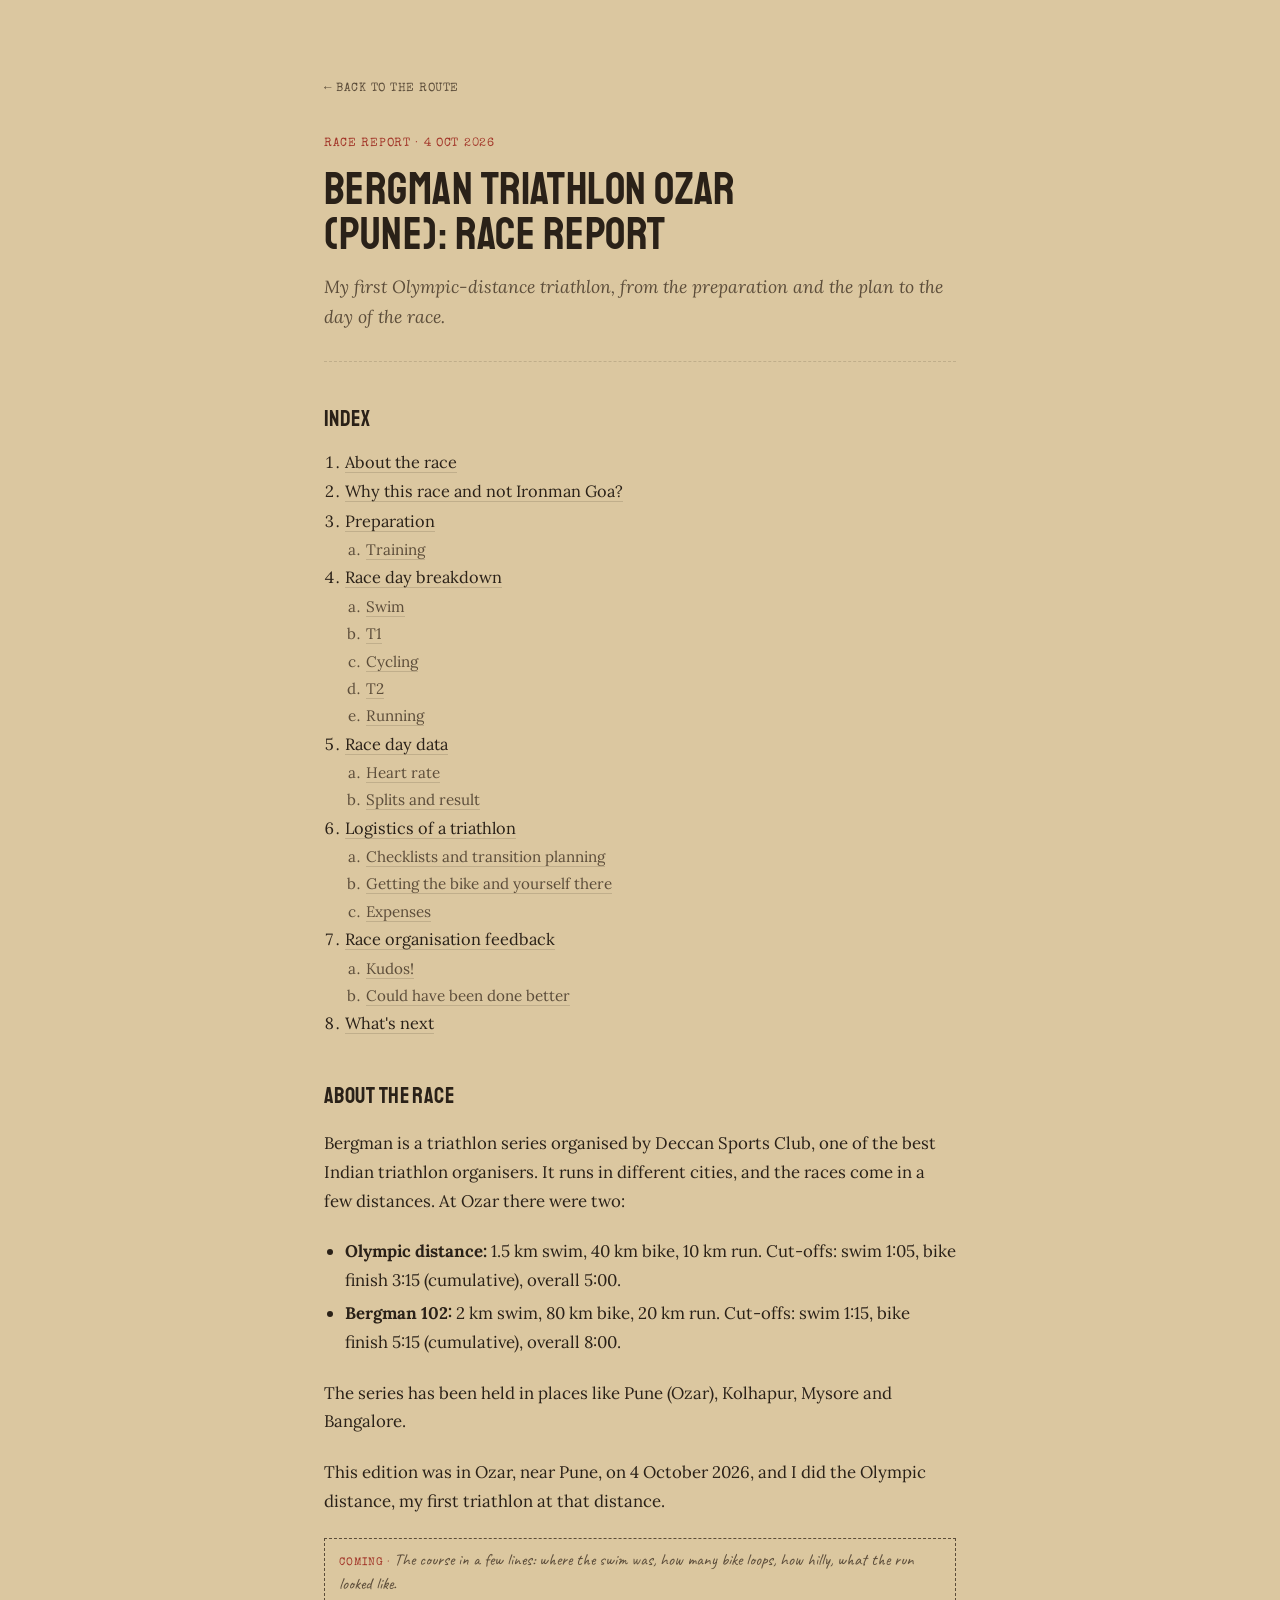
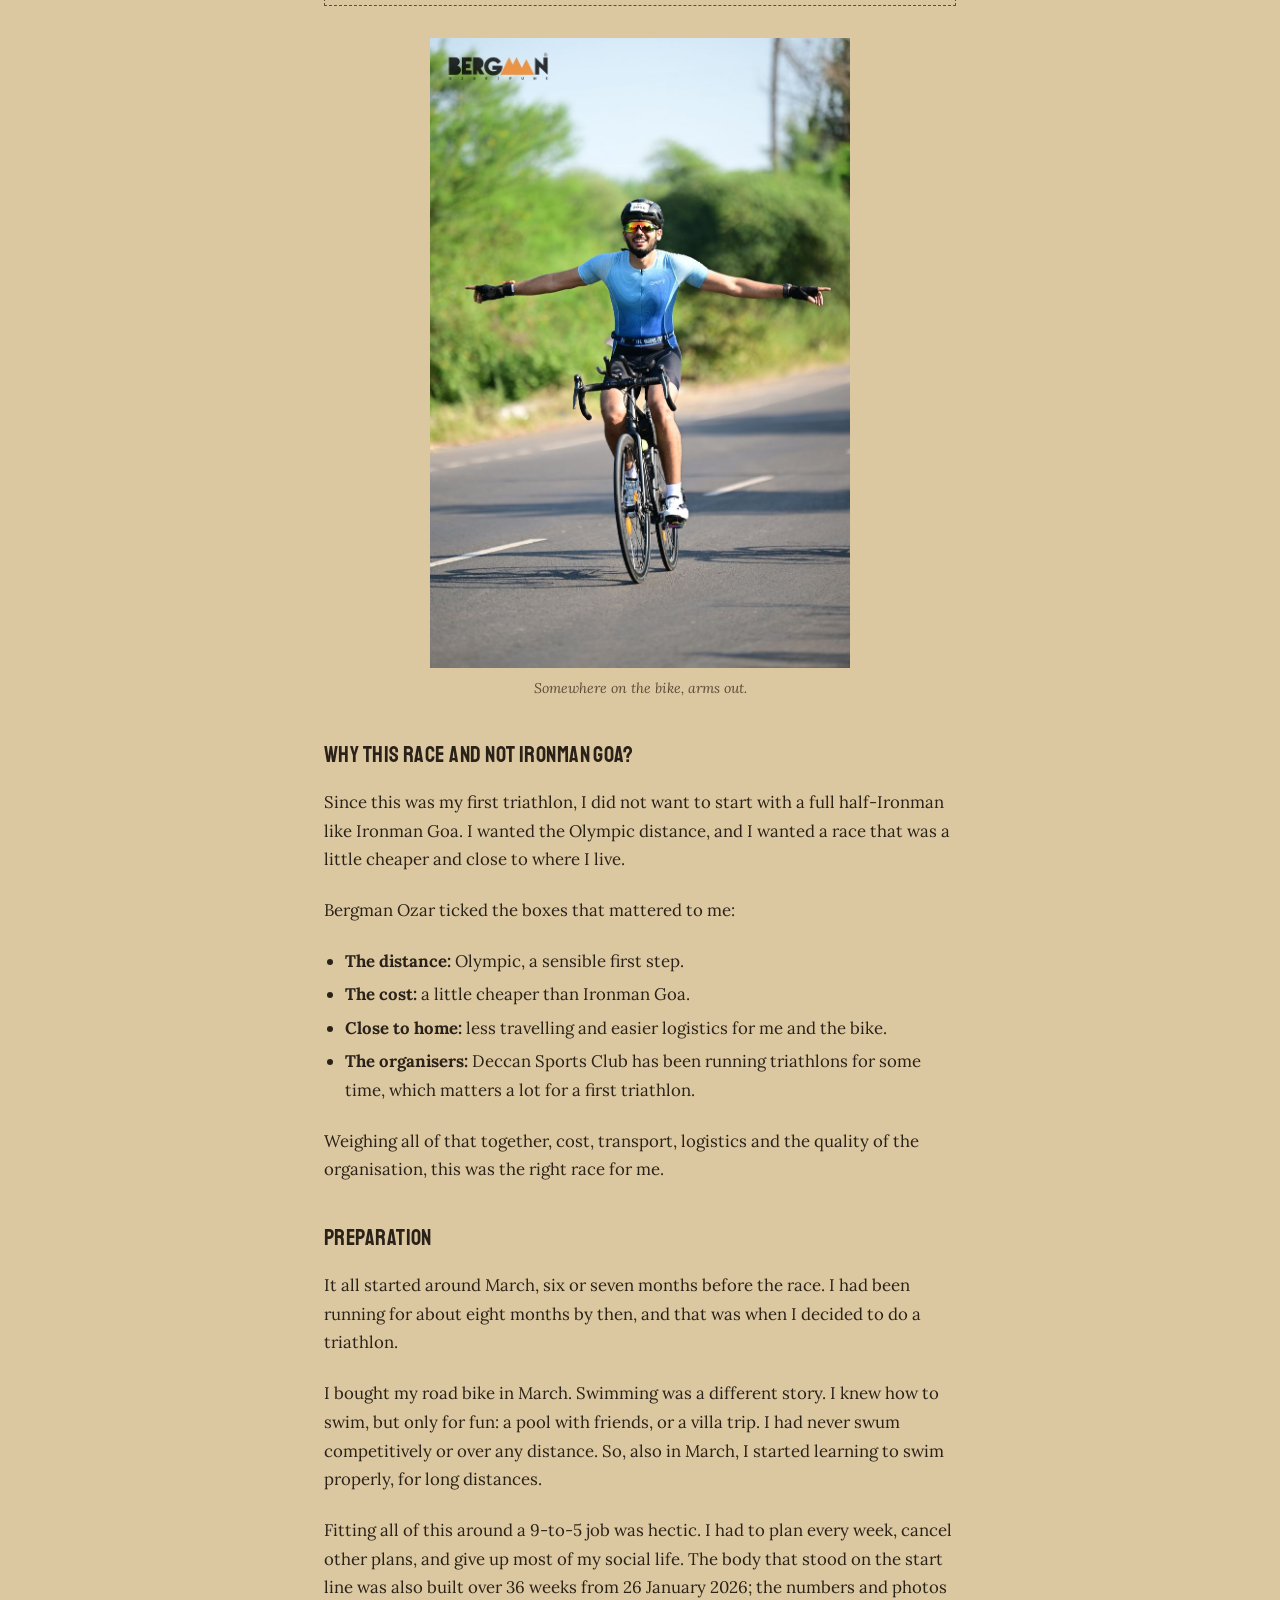
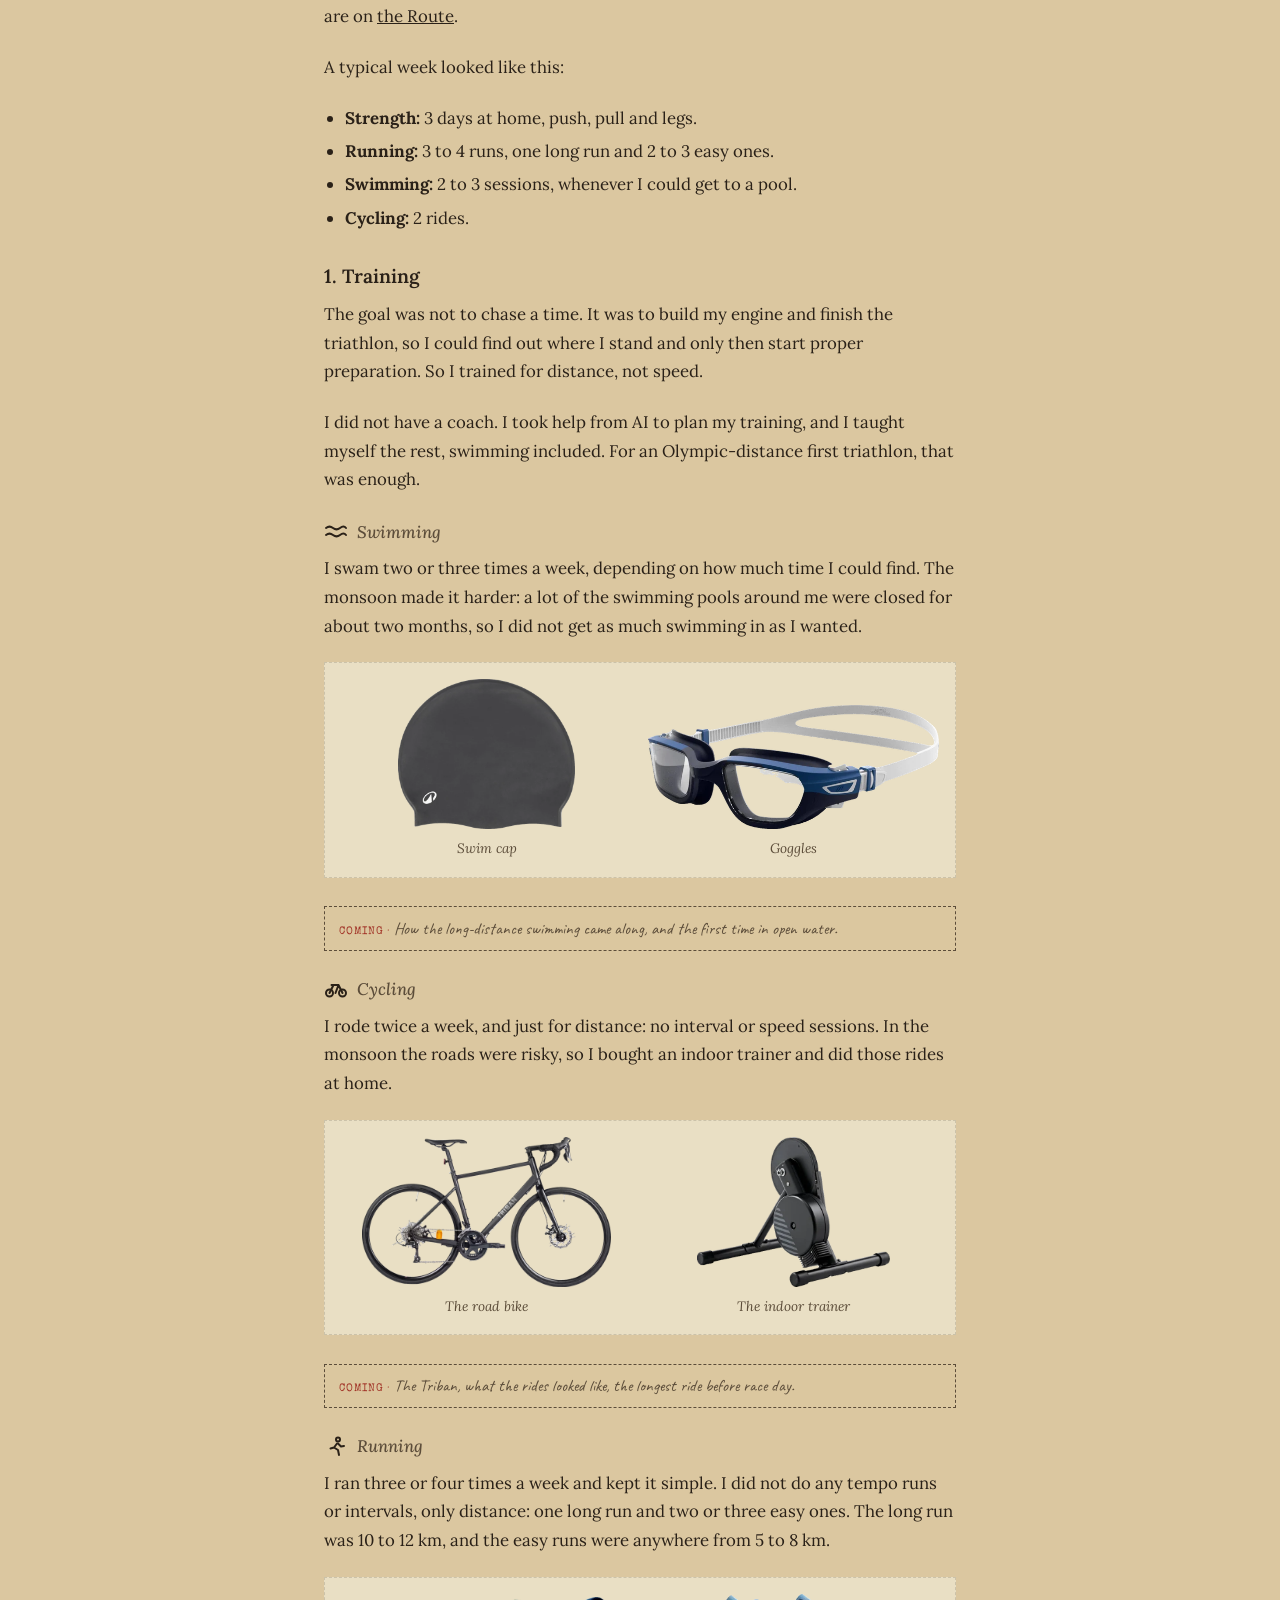
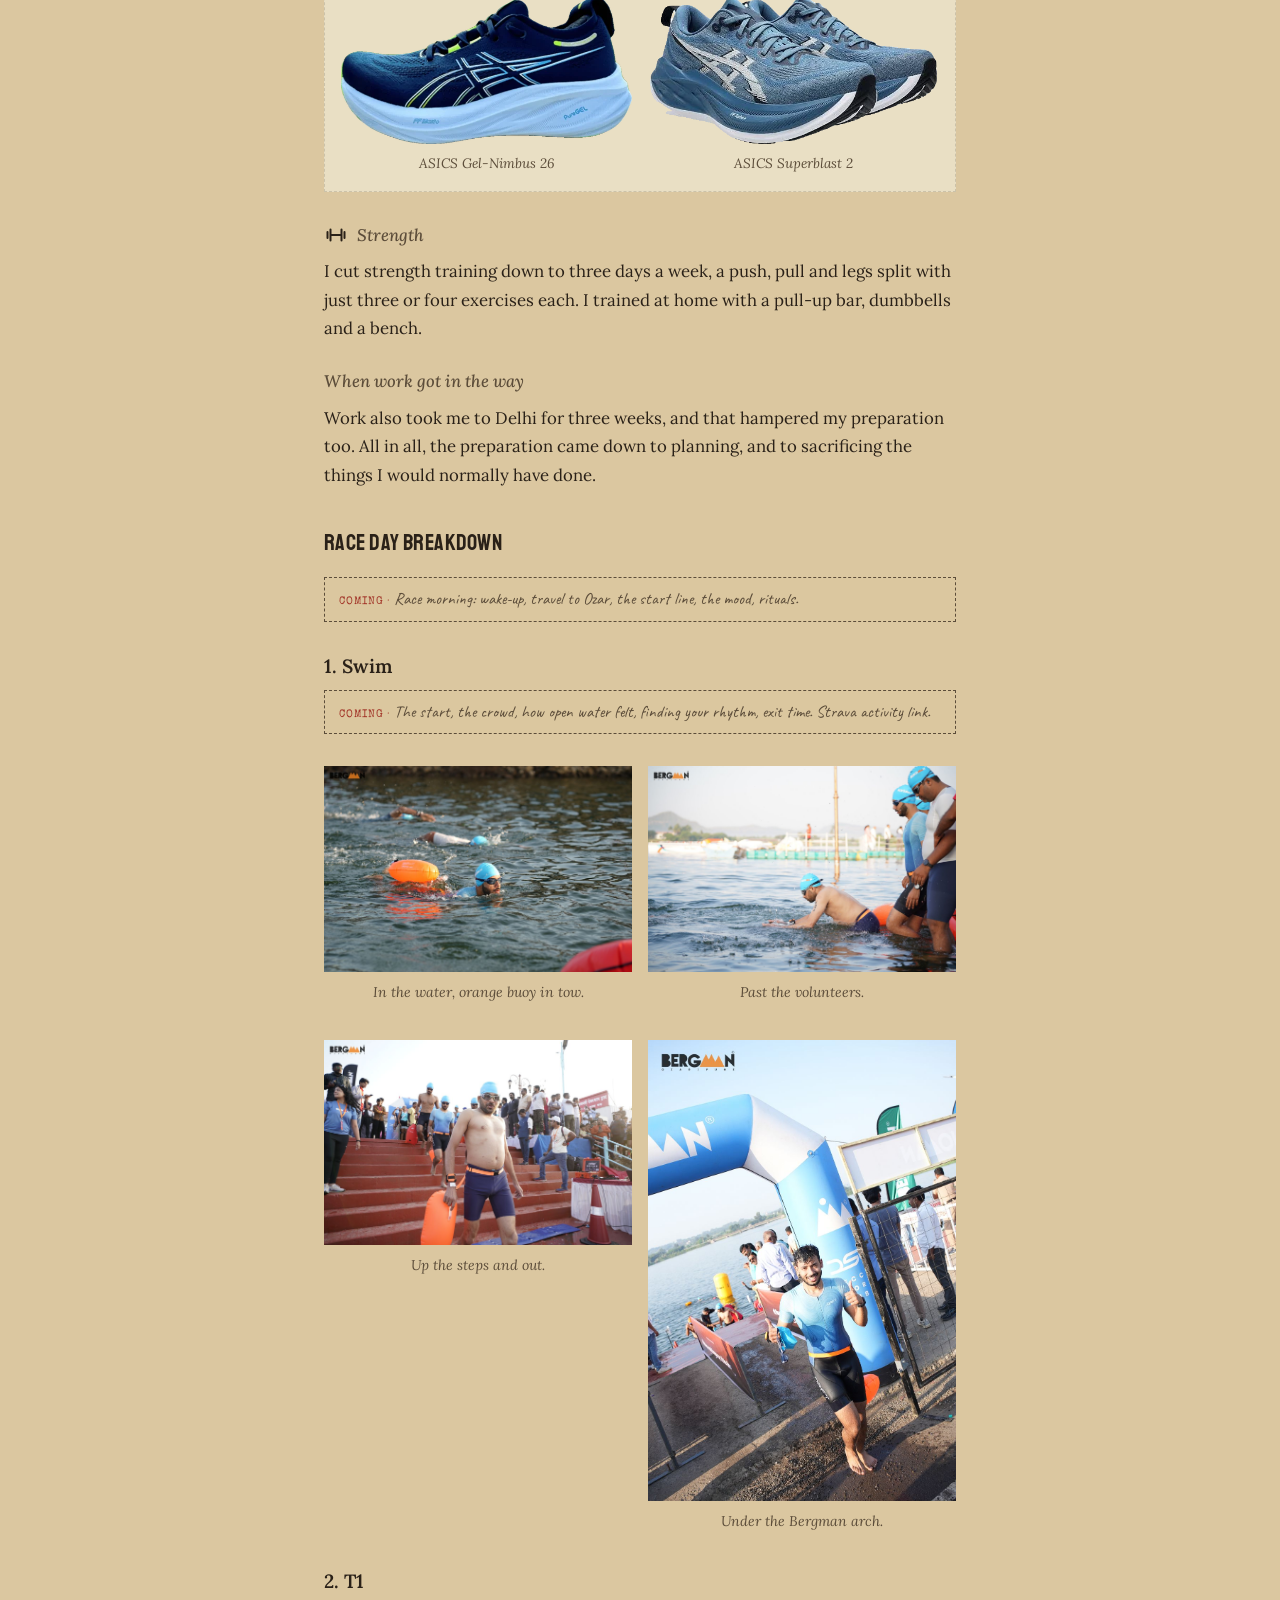
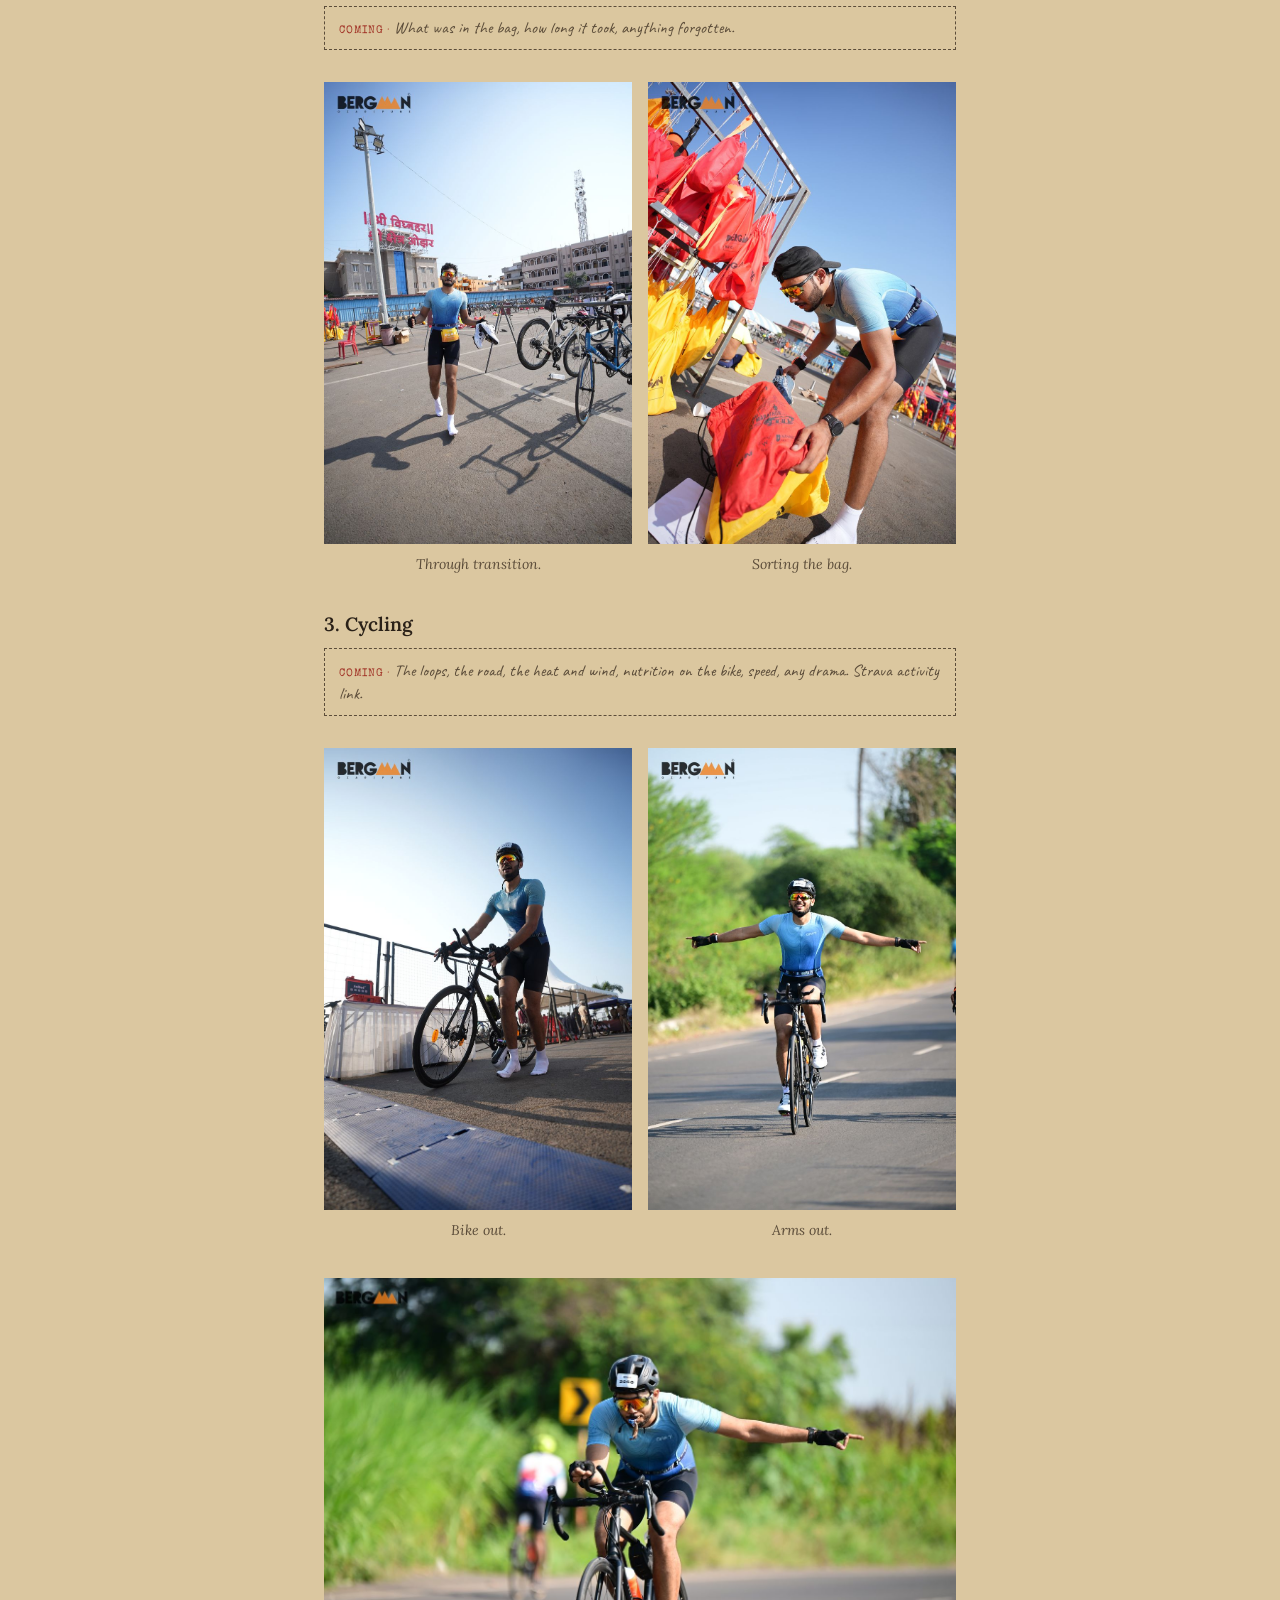
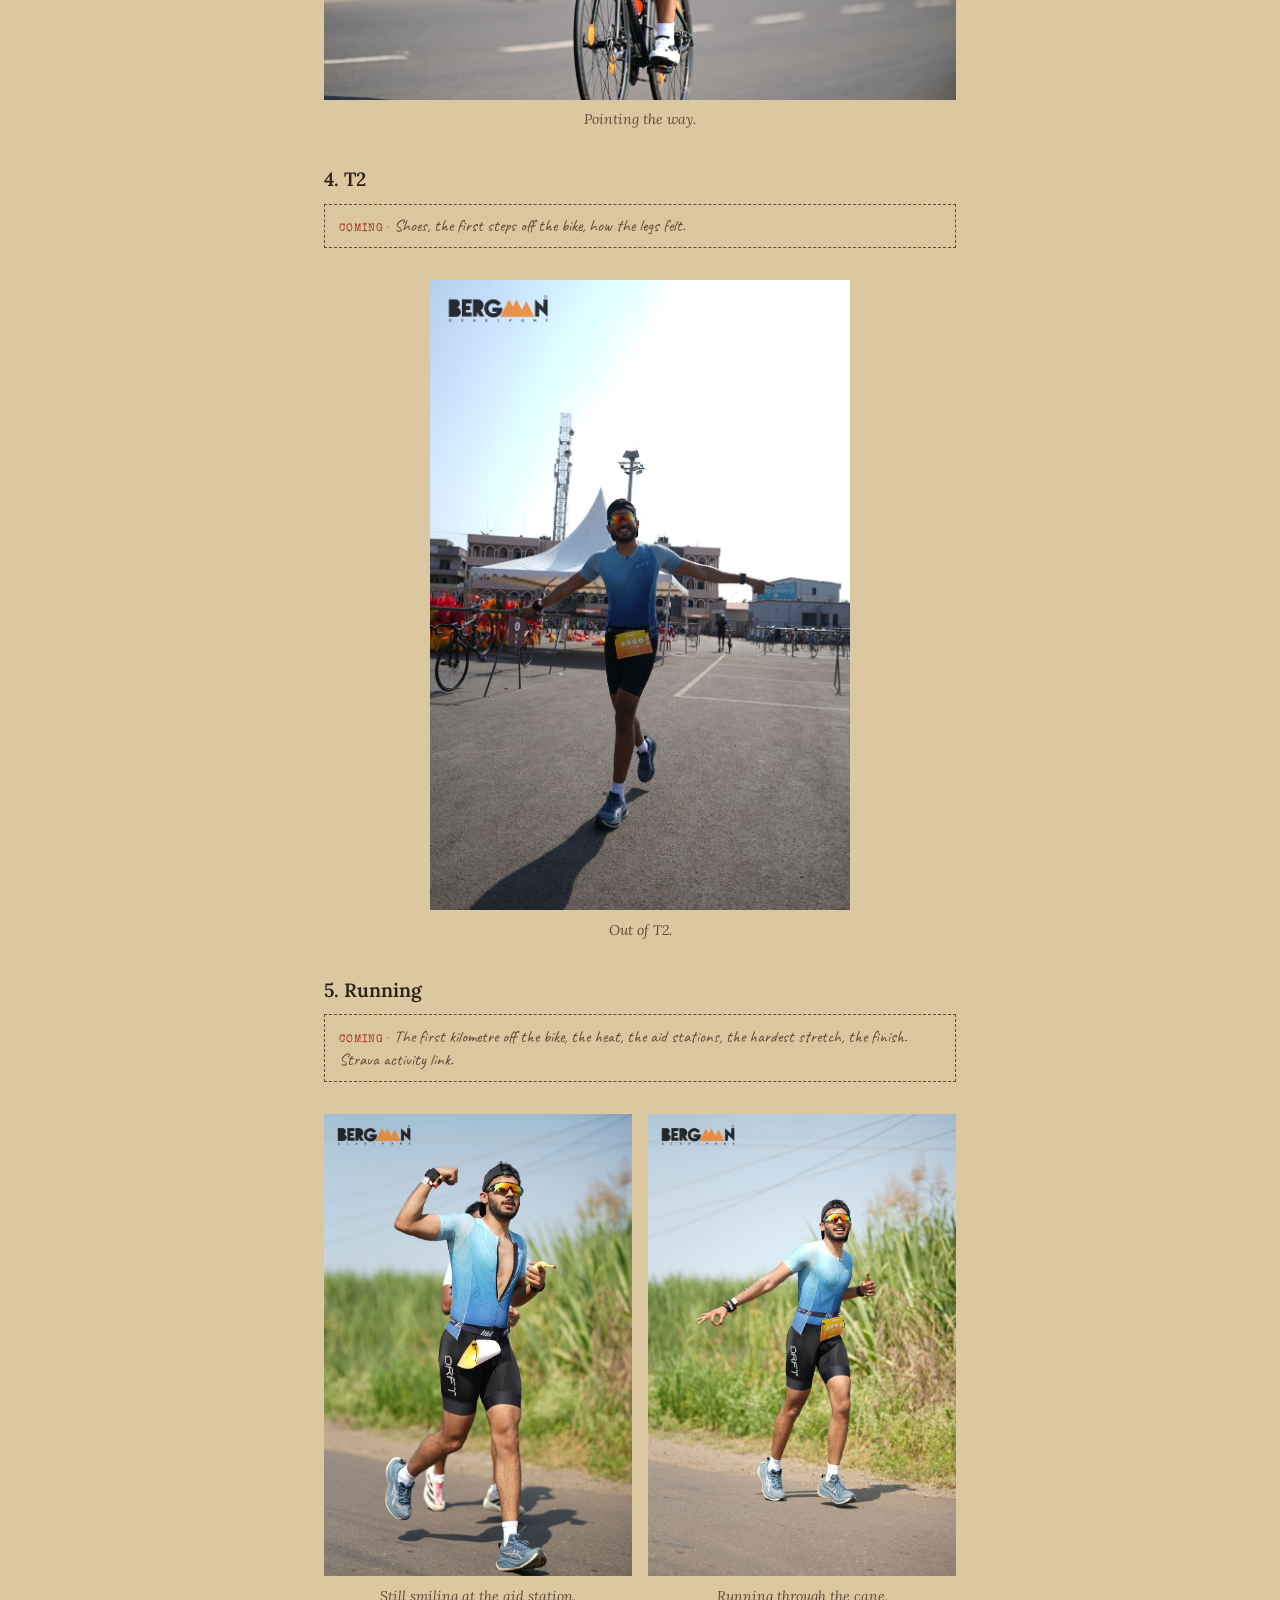
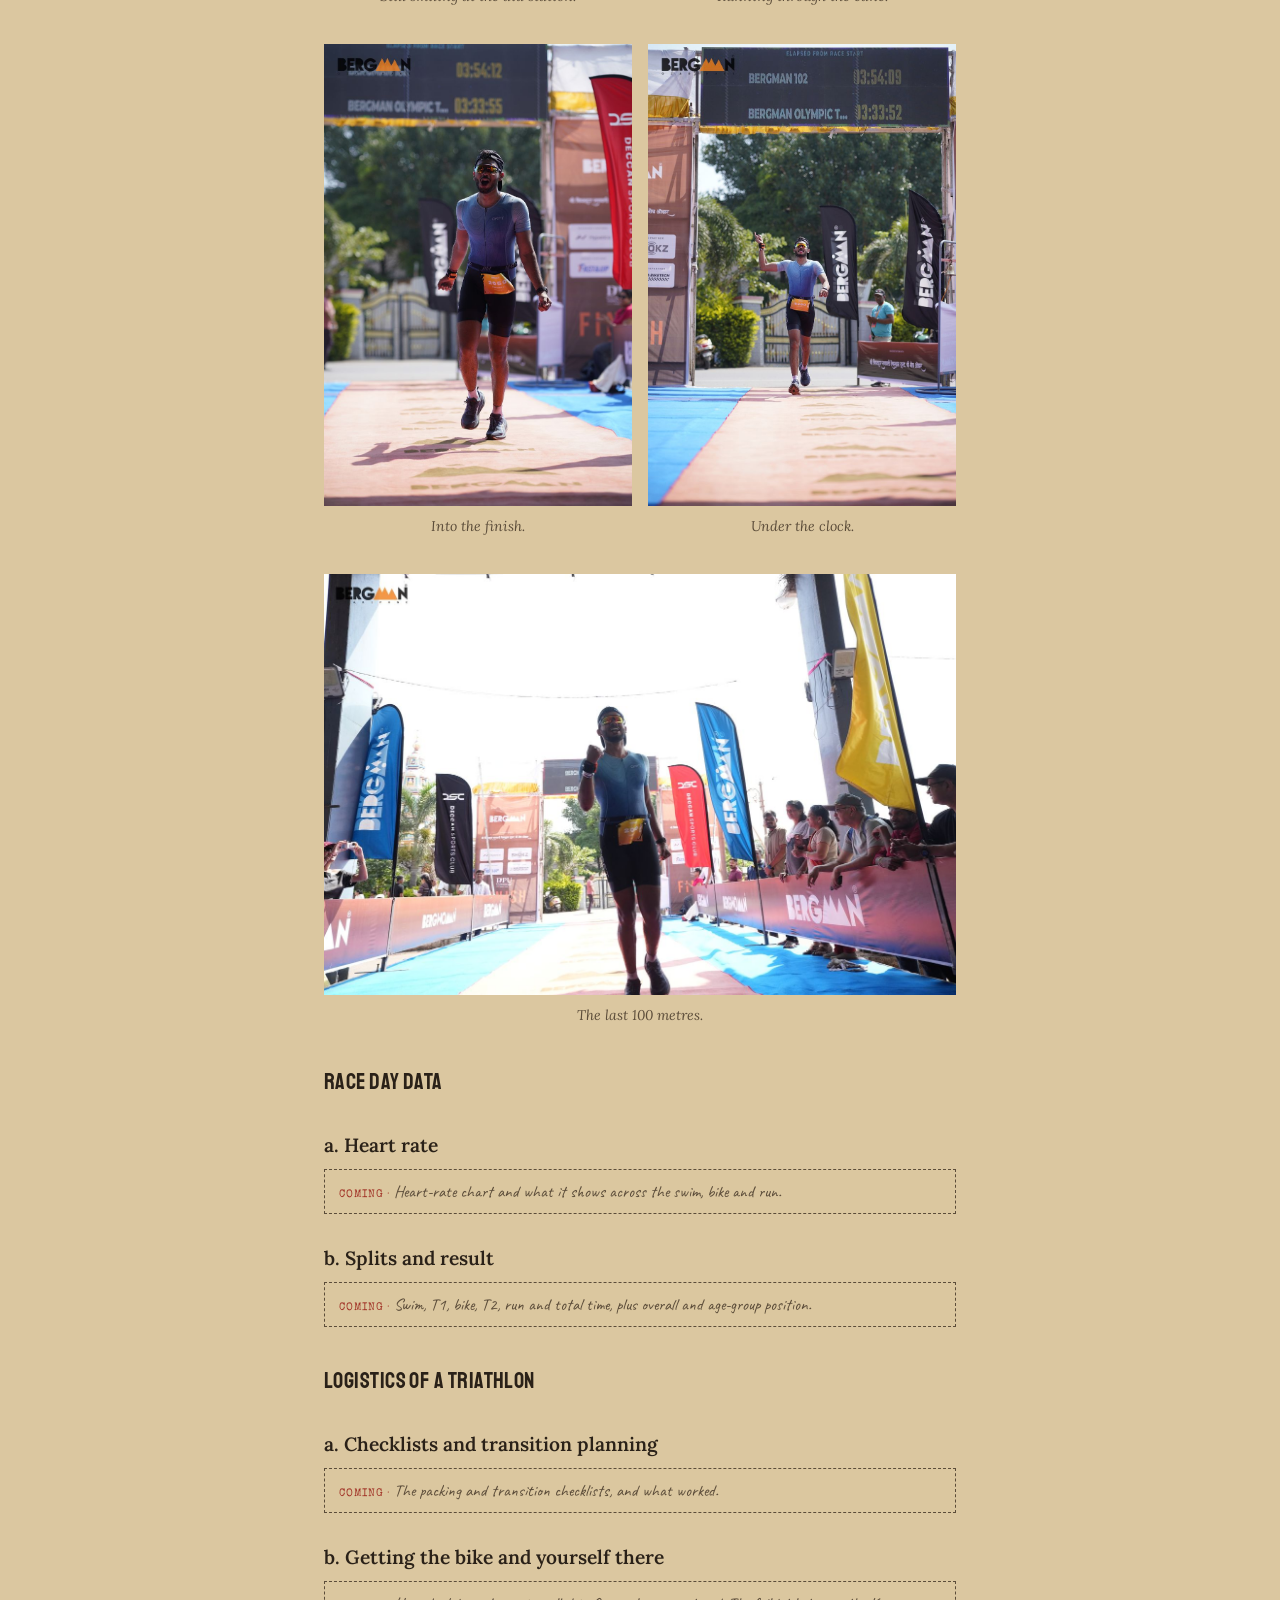
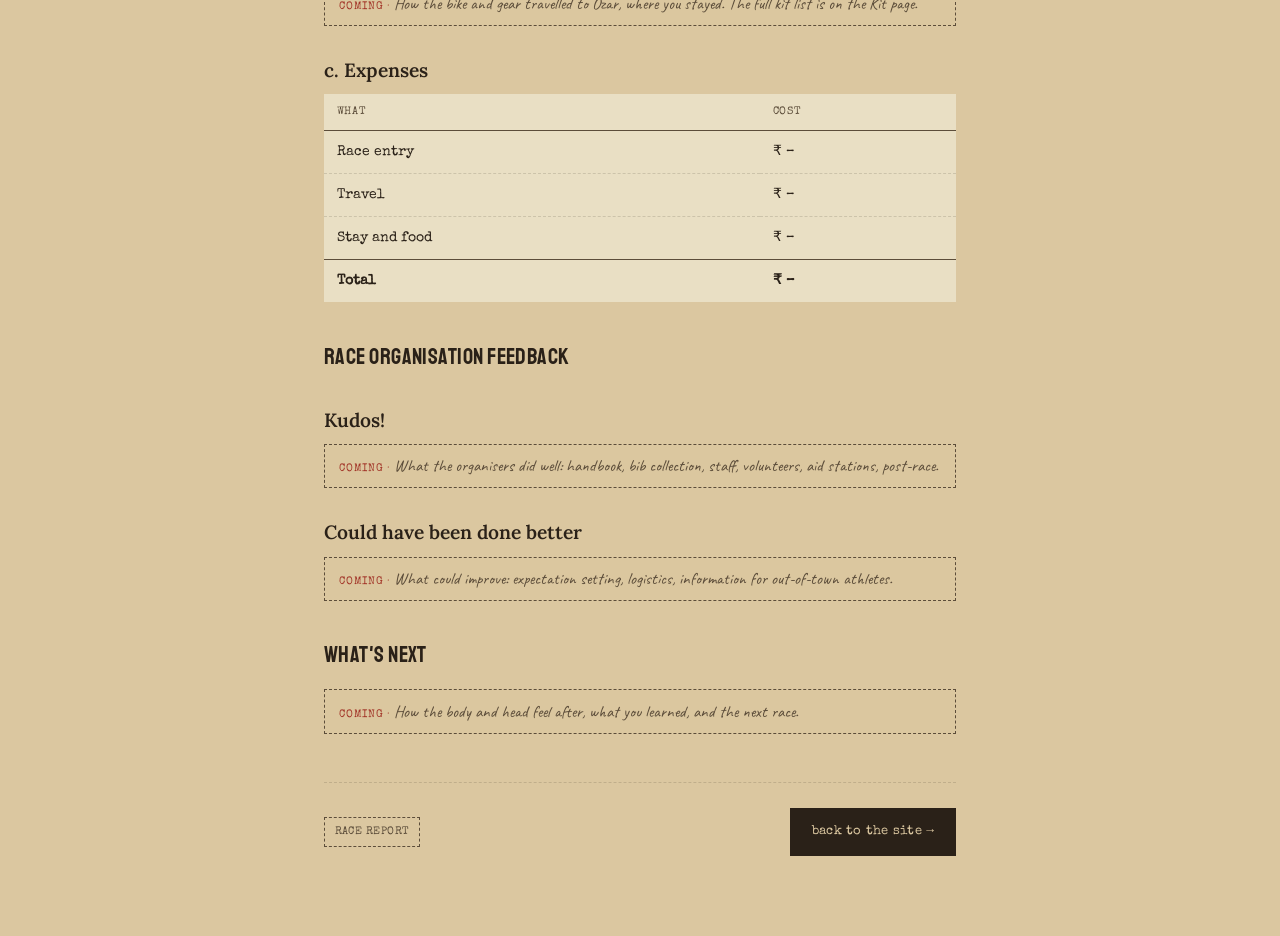
==== blog/triathlon-4-oct-2026.html @ 8e425d67 "Race report: gear pictures and icons in training, self-taught/AI note, remove placeholder sections C" ====
<!doctype html>
<html lang="en">
  <head>
    <meta charset="UTF-8" />
    <meta name="viewport" content="width=device-width, initial-scale=1" />
    <title>Bergman Triathlon Ozar (Pune), Race Report — vikram.builds</title>
    <link rel="preconnect" href="https://fonts.googleapis.com" />
    <link rel="preconnect" href="https://fonts.gstatic.com" crossorigin />
    <link
      href="https://fonts.googleapis.com/css2?family=Staatliches&family=Lora:ital,wght@0,400;0,500;0,600;1,500&family=Special+Elite&family=Caveat:wght@500;600;700&display=swap"
      rel="stylesheet"
    />
    <link rel="stylesheet" href="../assets/css/blog.css" />
  </head>
  <body>
    <div class="wrap">
      <a class="back-link" href="../index.html#route">← back to the route</a>

      <span class="post-date">Race report · 4 Oct 2026</span>
      <h1 class="post-title">Bergman Triathlon Ozar (Pune): Race Report</h1>
      <p class="post-lede">
        My first Olympic-distance triathlon, from the preparation and the plan to
        the day of the race.
      </p>

      <nav class="contents" aria-label="Index">
        <h2>Index</h2>
        <ol>
          <li><a href="#about">About the race</a></li>
          <li><a href="#why-race">Why this race and not Ironman Goa?</a></li>
          <li><a href="#preparation">Preparation</a><ol><li><a href="#training">Training</a></li></ol></li>
          <li><a href="#race-day">Race day breakdown</a><ol><li><a href="#swim">Swim</a></li><li><a href="#t1">T1</a></li><li><a href="#bike">Cycling</a></li><li><a href="#t2">T2</a></li><li><a href="#run">Running</a></li></ol></li>
          <li><a href="#data">Race day data</a><ol><li><a href="#hr">Heart rate</a></li><li><a href="#splits">Splits and result</a></li></ol></li>
          <li><a href="#logistics">Logistics of a triathlon</a><ol><li><a href="#checklists">Checklists and transition planning</a></li><li><a href="#transport">Getting the bike and yourself there</a></li><li><a href="#expenses">Expenses</a></li></ol></li>
          <li><a href="#feedback">Race organisation feedback</a><ol><li><a href="#kudos">Kudos!</a></li><li><a href="#better">Could have been done better</a></li></ol></li>
          <li><a href="#next">What's next</a></li>
        </ol>
      </nav>

      <div class="post-body">
      <h2 id="about">About the race</h2>
      <p>
        Bergman is a triathlon series organised by Deccan Sports Club, one of
        the best Indian triathlon organisers. It runs in different cities, and
        the races come in a few distances. At Ozar there were two:
      </p>
      <ul>
        <li>
          <b>Olympic distance:</b> 1.5 km swim, 40 km bike, 10 km run.
          Cut-offs: swim 1:05, bike finish 3:15 (cumulative), overall 5:00.
        </li>
        <li>
          <b>Bergman 102:</b> 2 km swim, 80 km bike, 20 km run.
          Cut-offs: swim 1:15, bike finish 5:15 (cumulative), overall 8:00.
        </li>
      </ul>
      <p>The series has been held in places like Pune (Ozar), Kolhapur, Mysore and Bangalore.</p>
      <p>
        This edition was in Ozar, near Pune, on 4 October 2026, and I did the
        Olympic distance, my first triathlon at that distance.
      </p>
      <p class="tbd">The course in a few lines: where the swim was, how many bike loops, how hilly, what the run looked like.</p>
      <figure class="shot shot--narrow"><img src="../assets/img/race/hero.jpg" alt="Vikram riding the bike leg with both arms out wide, smiling" loading="lazy" /><figcaption>Somewhere on the bike, arms out.</figcaption></figure>
      <h2 id="why-race">Why this race and not Ironman Goa?</h2>
      <p>
        Since this was my first triathlon, I did not want to start with a full
        half-Ironman like Ironman Goa. I wanted the Olympic distance, and I
        wanted a race that was a little cheaper and close to where I live.
      </p>
      <p>Bergman Ozar ticked the boxes that mattered to me:</p>
      <ul>
        <li><b>The distance:</b> Olympic, a sensible first step.</li>
        <li><b>The cost:</b> a little cheaper than Ironman Goa.</li>
        <li><b>Close to home:</b> less travelling and easier logistics for me and the bike.</li>
        <li><b>The organisers:</b> Deccan Sports Club has been running triathlons for some time, which matters a lot for a first triathlon.</li>
      </ul>
      <p>
        Weighing all of that together, cost, transport, logistics and the
        quality of the organisation, this was the right race for me.
      </p>
      <h2 id="preparation">Preparation</h2>
      <p>
        It all started around March, six or seven months before the race. I had
        been running for about eight months by then, and that was when I decided
        to do a triathlon.
      </p>
      <p>
        I bought my road bike in March. Swimming was a different story. I knew
        how to swim, but only for fun: a pool with friends, or a villa trip. I
        had never swum competitively or over any distance. So, also in March, I
        started learning to swim properly, for long distances.
      </p>
      <p>
        Fitting all of this around a 9-to-5 job was hectic. I had to plan every
        week, cancel other plans, and give up most of my social life. The body
        that stood on the start line was also built over 36 weeks from
        26 January 2026; the numbers and photos are on
        <a href="../index.html#route">the Route</a>.
      </p>
      <p>A typical week looked like this:</p>
      <ul>
        <li><b>Strength:</b> 3 days at home, push, pull and legs.</li>
        <li><b>Running:</b> 3 to 4 runs, one long run and 2 to 3 easy ones.</li>
        <li><b>Swimming:</b> 2 to 3 sessions, whenever I could get to a pool.</li>
        <li><b>Cycling:</b> 2 rides.</li>
      </ul>
      <h3 id="training">1. Training</h3>
      <p>
        The goal was not to chase a time. It was to build my engine and finish
        the triathlon, so I could find out where I stand and only then start
        proper preparation. So I trained for distance, not speed.
      </p>
      <p>
        I did not have a coach. I took help from AI to plan my training, and I
        taught myself the rest, swimming included. For an Olympic-distance first
        triathlon, that was enough.
      </p>
      <h4 class="with-icon"><svg class="h-icon" viewBox="0 0 24 24" aria-hidden="true"><path d="M2 8c2.5-2 4.5-2 7 0s4.5 2 7 0 4.5-2 6 0" /><path d="M2 15c2.5-2 4.5-2 7 0s4.5 2 7 0 4.5-2 6 0" /></svg>Swimming</h4>
      <p>
        I swam two or three times a week, depending on how much time I could
        find. The monsoon made it harder: a lot of the swimming pools around me
        were closed for about two months, so I did not get as much swimming in
        as I wanted.
      </p>
      <div class="gear-strip">
        <figure><img src="../assets/img/gear/swim-cap.webp" alt="Light blue silicone swim cap" loading="lazy" /><figcaption>Swim cap</figcaption></figure>
        <figure><img src="../assets/img/gear/swim-goggles.webp" alt="Swim goggles" loading="lazy" /><figcaption>Goggles</figcaption></figure>
      </div>
      <p class="tbd">How the long-distance swimming came along, and the first time in open water.</p>
      <h4 class="with-icon"><svg class="h-icon" viewBox="0 0 24 24" aria-hidden="true"><circle cx="5.5" cy="16" r="3.5" /><circle cx="18.5" cy="16" r="3.5" /><path d="M5.5 16l4-8h5l4 8M9.5 8h-2M14.5 8l-3 8" /></svg>Cycling</h4>
      <p>
        I rode twice a week, and just for distance: no interval or speed
        sessions. In the monsoon the roads were risky, so I bought an indoor
        trainer and did those rides at home.
      </p>
      <div class="gear-strip">
        <figure><img src="../assets/img/gear/road-bike.webp" alt="Road bike" loading="lazy" /><figcaption>The road bike</figcaption></figure>
        <figure><img src="../assets/img/gear/indoor-trainer.webp" alt="Indoor bike trainer" loading="lazy" /><figcaption>The indoor trainer</figcaption></figure>
      </div>
      <p class="tbd">The Triban, what the rides looked like, the longest ride before race day.</p>
      <h4 class="with-icon"><svg class="h-icon" viewBox="0 0 24 24" aria-hidden="true"><circle cx="14" cy="4.5" r="2" /><path d="M13 8.5l-3 4 4 2.5 1 5M10 12.5l-3.5 1M14 8.5l3 3 3-.5" /></svg>Running</h4>
      <p>
        I ran three or four times a week and kept it simple. I did not do any
        tempo runs or intervals, only distance: one long run and two or three
        easy ones. The long run was 10 to 12 km, and the easy runs were
        anywhere from 5 to 8 km.
      </p>
      <div class="gear-strip">
        <figure><img src="../assets/img/gear/asics-gel-nimbus-26.webp" alt="ASICS Gel-Nimbus 26 running shoe" loading="lazy" /><figcaption>ASICS Gel-Nimbus 26</figcaption></figure>
        <figure><img src="../assets/img/gear/asics-superblast-2.webp" alt="ASICS Superblast 2 running shoes" loading="lazy" /><figcaption>ASICS Superblast 2</figcaption></figure>
      </div>
      <h4 class="with-icon"><svg class="h-icon" viewBox="0 0 24 24" aria-hidden="true"><path d="M6.5 6.5v11M17.5 6.5v11M3.5 9v6M20.5 9v6M6.5 12h11" /></svg>Strength</h4>
      <p>
        I cut strength training down to three days a week, a push, pull and legs
        split with just three or four exercises each. I trained at home with a
        pull-up bar, dumbbells and a bench.
      </p>
      <h4>When work got in the way</h4>
      <p>
        Work also took me to Delhi for three weeks, and
        that hampered my preparation too. All in all, the preparation came down
        to planning, and to sacrificing the things I would normally have done.
      </p>
<h2 id="race-day">Race day breakdown</h2>
      <p class="tbd">Race morning: wake-up, travel to Ozar, the start line, the mood, rituals.</p>
      <h3 id="swim">1. Swim</h3>
      <p class="tbd">The start, the crowd, how open water felt, finding your rhythm, exit time. Strava activity link.</p>
      <div class="shot-pair">
        <figure class="shot"><img src="../assets/img/race/swim-water.jpg" alt="Vikram swimming in open water next to an orange safety buoy" loading="lazy" /><figcaption>In the water, orange buoy in tow.</figcaption></figure>
        <figure class="shot"><img src="../assets/img/race/swim-volunteers.jpg" alt="Vikram in a light blue swim cap swimming past two volunteers standing in the water" loading="lazy" /><figcaption>Past the volunteers.</figcaption></figure>
      </div>
      <div class="shot-pair">
        <figure class="shot"><img src="../assets/img/race/swim-steps.jpg" alt="Vikram in a swim cap climbing out of the water up red steps, a crowd behind him" loading="lazy" /><figcaption>Up the steps and out.</figcaption></figure>
        <figure class="shot"><img src="../assets/img/race/swim-arch.jpg" alt="Vikram running barefoot out of the water under the inflatable Bergman arch" loading="lazy" /><figcaption>Under the Bergman arch.</figcaption></figure>
      </div>
      <h3 id="t1">2. T1</h3>
      <p class="tbd">What was in the bag, how long it took, anything forgotten.</p>
      <div class="shot-pair">
        <figure class="shot"><img src="../assets/img/race/t1-bikes.jpg" alt="Vikram jogging through the transition area with rows of bikes behind him" loading="lazy" /><figcaption>Through transition.</figcaption></figure>
        <figure class="shot"><img src="../assets/img/race/t1-bag.jpg" alt="Vikram crouching beside his transition bag and a rack of red bags" loading="lazy" /><figcaption>Sorting the bag.</figcaption></figure>
      </div>
      <h3 id="bike">3. Cycling</h3>
      <p class="tbd">The loops, the road, the heat and wind, nutrition on the bike, speed, any drama. Strava activity link.</p>
      <div class="shot-pair">
        <figure class="shot"><img src="../assets/img/race/bike-out.jpg" alt="Vikram riding out of the bike mount line past barriers" loading="lazy" /><figcaption>Bike out.</figcaption></figure>
        <figure class="shot"><img src="../assets/img/race/bike-arms.jpg" alt="Vikram riding with both arms stretched wide on a country road" loading="lazy" /><figcaption>Arms out.</figcaption></figure>
      </div>
      <figure class="shot"><img src="../assets/img/race/bike-point.jpg" alt="Vikram pointing to the side with one arm while riding" loading="lazy" /><figcaption>Pointing the way.</figcaption></figure>
      <h3 id="t2">4. T2</h3>
      <p class="tbd">Shoes, the first steps off the bike, how the legs felt.</p>
      <figure class="shot shot--narrow"><img src="../assets/img/race/t2-out.jpg" alt="Vikram jogging out of transition, arms out, in front of a white tent" loading="lazy" /><figcaption>Out of T2.</figcaption></figure>
      <h3 id="run">5. Running</h3>
      <p class="tbd">The first kilometre off the bike, the heat, the aid stations, the hardest stretch, the finish. Strava activity link.</p>
      <div class="shot-pair">
        <figure class="shot"><img src="../assets/img/race/run-flex.jpg" alt="Vikram flexing an arm and grinning while running on a country road" loading="lazy" /><figcaption>Still smiling at the aid station.</figcaption></figure>
        <figure class="shot"><img src="../assets/img/race/run-road.jpg" alt="Vikram running along a road beside tall sugarcane, arms out" loading="lazy" /><figcaption>Running through the cane.</figcaption></figure>
      </div>
      <div class="shot-pair">
        <figure class="shot"><img src="../assets/img/race/finish-gantry.jpg" alt="Vikram running toward the Bergman finish gantry with his arms out" loading="lazy" /><figcaption>Into the finish.</figcaption></figure>
        <figure class="shot"><img src="../assets/img/race/finish-clock.jpg" alt="Vikram arriving beneath the finish clock, arms wide" loading="lazy" /><figcaption>Under the clock.</figcaption></figure>
      </div>
      <figure class="shot"><img src="../assets/img/race/finish-chute.jpg" alt="Vikram running down the finish chute lined with Bergman banners and spectators" loading="lazy" /><figcaption>The last 100 metres.</figcaption></figure>
      <h2 id="data">Race day data</h2>
      <h3 id="hr">a. Heart rate</h3>
      <p class="tbd">Heart-rate chart and what it shows across the swim, bike and run.</p>
      <h3 id="splits">b. Splits and result</h3>
      <p class="tbd">Swim, T1, bike, T2, run and total time, plus overall and age-group position.</p>
      <h2 id="logistics">Logistics of a triathlon</h2>
      <h3 id="checklists">a. Checklists and transition planning</h3>
      <p class="tbd">The packing and transition checklists, and what worked.</p>
      <h3 id="transport">b. Getting the bike and yourself there</h3>
      <p class="tbd">How the bike and gear travelled to Ozar, where you stayed. The full kit list is on the Kit page.</p>
      <h3 id="expenses">c. Expenses</h3>
      <table class="cost">
        <thead>
          <tr><th>What</th><th>Cost</th></tr>
        </thead>
        <tbody>
          <tr><td>Race entry</td><td>₹ –</td></tr>
          <tr><td>Travel</td><td>₹ –</td></tr>
          <tr><td>Stay and food</td><td>₹ –</td></tr>
          <tr class="total"><td>Total</td><td>₹ –</td></tr>
        </tbody>
      </table>
      <h2 id="feedback">Race organisation feedback</h2>
      <h3 id="kudos">Kudos!</h3>
      <p class="tbd">What the organisers did well: handbook, bib collection, staff, volunteers, aid stations, post-race.</p>
      <h3 id="better">Could have been done better</h3>
      <p class="tbd">What could improve: expectation setting, logistics, information for out-of-town athletes.</p>
      <h2 id="next">What's next</h2>
      <p class="tbd">How the body and head feel after, what you learned, and the next race.</p>
      </div>

      <div class="post-footer">
        <span class="post-tag">race report</span>
        <a class="post-back-cta" href="../index.html#route">back to the site →</a>
      </div>
    </div>
  </body>
</html>
---- assets/css/blog.css ----
/* Shared styles for standalone blog post pages under /blog/.
   Kept separate from index.html's inline styles so new posts don't
   need to duplicate the whole design system - just link this file. */

:root {
  --paper: #dbc7a0;
  --paper-2: #cbb587;
  --ink: #2a2118;
  --ink-soft: #5c4d3a;
  --stamp: #a3372a;
  --route: #4a5d3a;
  --shadow: rgba(37, 29, 18, 0.35);
  --divider: rgba(42, 33, 24, 0.15);
  --card-bg: #e9dfc4;
  --badge-bg: rgba(219, 199, 160, 0.5);
  --tape-a: rgba(227, 217, 168, 0.85);
  --tape-b: rgba(210, 198, 145, 0.85);
  --font-display: "Staatliches", "Arial Narrow", sans-serif;
  --font-body: "Lora", Georgia, serif;
  --font-type: "Special Elite", "Courier New", monospace;
  --font-hand: "Caveat", cursive;
}

* {
  box-sizing: border-box;
}
html {
  scroll-behavior: smooth;
}
body {
  margin: 0;
  background: var(--paper);
  color: var(--ink);
  font-family: var(--font-body);
  line-height: 1.7;
}
a {
  color: inherit;
}
img {
  max-width: 100%;
}

.wrap {
  max-width: 680px;
  margin: 0 auto;
  padding: clamp(2.4rem, 6vw, 4.5rem) clamp(1.1rem, 5vw, 1.5rem) 5rem;
}

.back-link {
  display: inline-flex;
  align-items: center;
  gap: 0.4rem;
  font-family: var(--font-type);
  font-size: 0.78rem;
  letter-spacing: 0.04em;
  text-transform: uppercase;
  text-decoration: none;
  color: var(--ink-soft);
  margin-bottom: 2.2rem;
  transition: color 140ms ease;
}
.back-link:hover {
  color: var(--stamp);
}

.post-date {
  display: block;
  font-family: var(--font-type);
  font-size: 0.72rem;
  letter-spacing: 0.06em;
  text-transform: uppercase;
  color: var(--stamp);
  margin-bottom: 0.8rem;
}
.post-title {
  font-family: var(--font-display);
  font-weight: 400;
  text-transform: uppercase;
  font-size: clamp(2rem, 5vw, 2.8rem);
  line-height: 1;
  letter-spacing: 0.01em;
  margin: 0 0 1rem;
  text-wrap: balance;
}
.post-lede {
  font-family: var(--font-body);
  font-style: italic;
  font-size: 1.1rem;
  color: var(--ink-soft);
  margin: 0 0 2.4rem;
  padding-bottom: 1.8rem;
  border-bottom: 1px dashed var(--divider);
}

.post-body p {
  font-size: 1.05rem;
  margin: 0 0 1.4rem;
}
.post-body h2 {
  font-family: var(--font-display);
  font-weight: 400;
  text-transform: uppercase;
  font-size: 1.4rem;
  letter-spacing: 0.02em;
  margin: 2.2rem 0 0.9rem;
}
.post-body blockquote {
  margin: 1.8rem 0;
  padding: 0.2rem 0 0.2rem 1.2rem;
  border-left: 3px solid var(--stamp);
  font-family: var(--font-hand);
  font-size: 1.3rem;
  color: var(--ink-soft);
  line-height: 1.5;
}

.post-footer {
  margin-top: 3rem;
  padding-top: 1.6rem;
  border-top: 1px dashed var(--divider);
  display: flex;
  justify-content: space-between;
  align-items: center;
  flex-wrap: wrap;
  gap: 1rem;
}
.post-tag {
  display: inline-block;
  font-family: var(--font-type);
  font-size: 0.68rem;
  letter-spacing: 0.04em;
  text-transform: uppercase;
  border: 1px dashed var(--ink-soft);
  padding: 0.3rem 0.6rem;
  color: var(--ink-soft);
}
.post-back-cta {
  font-family: var(--font-type);
  font-size: 0.8rem;
  letter-spacing: 0.02em;
  text-decoration: none;
  padding: 0.75rem 1.3rem;
  border: 1.5px solid var(--ink);
  background: var(--ink);
  color: var(--paper);
  display: inline-flex;
  align-items: center;
  gap: 0.5rem;
  transition: transform 140ms ease;
}
.post-back-cta:hover {
  transform: translateY(-2px);
}

/* ---------- Race report (article layout) ---------- */
.post-body h3 {
  font-family: var(--font-body);
  font-weight: 600;
  font-size: 1.2rem;
  line-height: 1.3;
  margin: 2rem 0 0.7rem;
}
.post-body h4 {
  font-family: var(--font-body);
  font-weight: 500;
  font-style: italic;
  font-size: 1.05rem;
  color: var(--ink-soft);
  margin: 1.5rem 0 0.5rem;
}
.post-body h2,
.post-body h3,
.post-body h4 {
  scroll-margin-top: 1.2rem;
}

.contents {
  margin: 0 0 2.4rem;
}
.contents h2 {
  margin: 0 0 0.6rem;
  font-family: var(--font-display);
  font-weight: 400;
  font-size: 1.4rem;
  letter-spacing: 0.02em;
  text-transform: uppercase;
}
.contents ol {
  margin: 0;
  padding-left: 1.3rem;
  font-size: 1.02rem;
  line-height: 1.8;
}
.contents ol ol {
  list-style: lower-alpha;
  font-size: 0.95rem;
  color: var(--ink-soft);
}
.contents a {
  text-decoration: none;
  border-bottom: 1px solid var(--divider);
}
.contents a:hover {
  color: var(--stamp);
}

.shot {
  margin: 2rem 0 2.2rem;
}
.shot img {
  display: block;
  width: 100%;
  height: auto;
}
.shot figcaption {
  margin-top: 0.55rem;
  text-align: center;
  font-family: var(--font-body);
  font-style: italic;
  font-size: 0.88rem;
  color: var(--ink-soft);
}
.shot-pair {
  display: grid;
  grid-template-columns: repeat(2, minmax(0, 1fr));
  gap: 1rem;
  align-items: start;
  margin: 2rem 0 2.2rem;
}
.shot-pair .shot {
  margin: 0;
}
.shot--narrow {
  max-width: 420px;
  margin-left: auto;
  margin-right: auto;
}

/* topics still to be written */
.tbd {
  margin: 0 0 1.4rem;
  padding: 0.6rem 0.9rem;
  border: 1px dashed var(--ink-soft);
  background: var(--badge-bg);
  font-family: var(--font-hand);
  font-size: 1.2rem;
  line-height: 1.4;
  color: var(--ink-soft);
}
.tbd::before {
  content: "coming · ";
  font-family: var(--font-type);
  font-size: 0.66rem;
  letter-spacing: 0.06em;
  text-transform: uppercase;
  color: var(--stamp);
}

.cost {
  width: 100%;
  border-collapse: collapse;
  margin: 0 0 1.6rem;
  font-family: var(--font-type);
  font-size: 0.9rem;
  background: var(--card-bg);
}
.cost th,
.cost td {
  text-align: left;
  padding: 0.55rem 0.8rem;
  border-bottom: 1px dashed var(--divider);
}
.cost th {
  font-weight: 400;
  font-size: 0.68rem;
  letter-spacing: 0.06em;
  text-transform: uppercase;
  color: var(--ink-soft);
  border-bottom: 1.5px solid var(--ink-soft);
}
.cost tr.total td {
  border-top: 1.5px solid var(--ink-soft);
  border-bottom: none;
  font-weight: 700;
}
.cost td:last-child {
  font-variant-numeric: tabular-nums;
}

.post-body ul {
  margin: 0 0 1.4rem;
  padding-left: 1.3rem;
  font-size: 1.05rem;
}
.post-body ul li {
  margin-bottom: 0.3rem;
}

/* product shots in the training sections */
.gear-strip {
  display: flex;
  gap: 1rem;
  align-items: flex-end;
  justify-content: center;
  margin: 1.4rem 0 1.8rem;
  padding: 1rem;
  background: var(--card-bg);
  border: 1px dashed var(--divider);
}
.gear-strip figure {
  flex: 1 1 0;
  min-width: 0;
  margin: 0;
  text-align: center;
}
.gear-strip img {
  display: block;
  width: auto;
  max-width: 100%;
  max-height: 150px;
  margin: 0 auto 0.5rem;
  object-fit: contain;
}
.gear-strip figcaption {
  font-family: var(--font-body);
  font-style: italic;
  font-size: 0.85rem;
  color: var(--ink-soft);
}

/* icons in front of the training sub-headings */
.post-body h4.with-icon {
  display: flex;
  align-items: center;
  gap: 0.55rem;
}
.post-body h4 .h-icon {
  width: 24px;
  height: 24px;
  flex: none;
  fill: none;
  stroke: var(--ink);
  stroke-width: 2;
  stroke-linecap: round;
  stroke-linejoin: round;
}
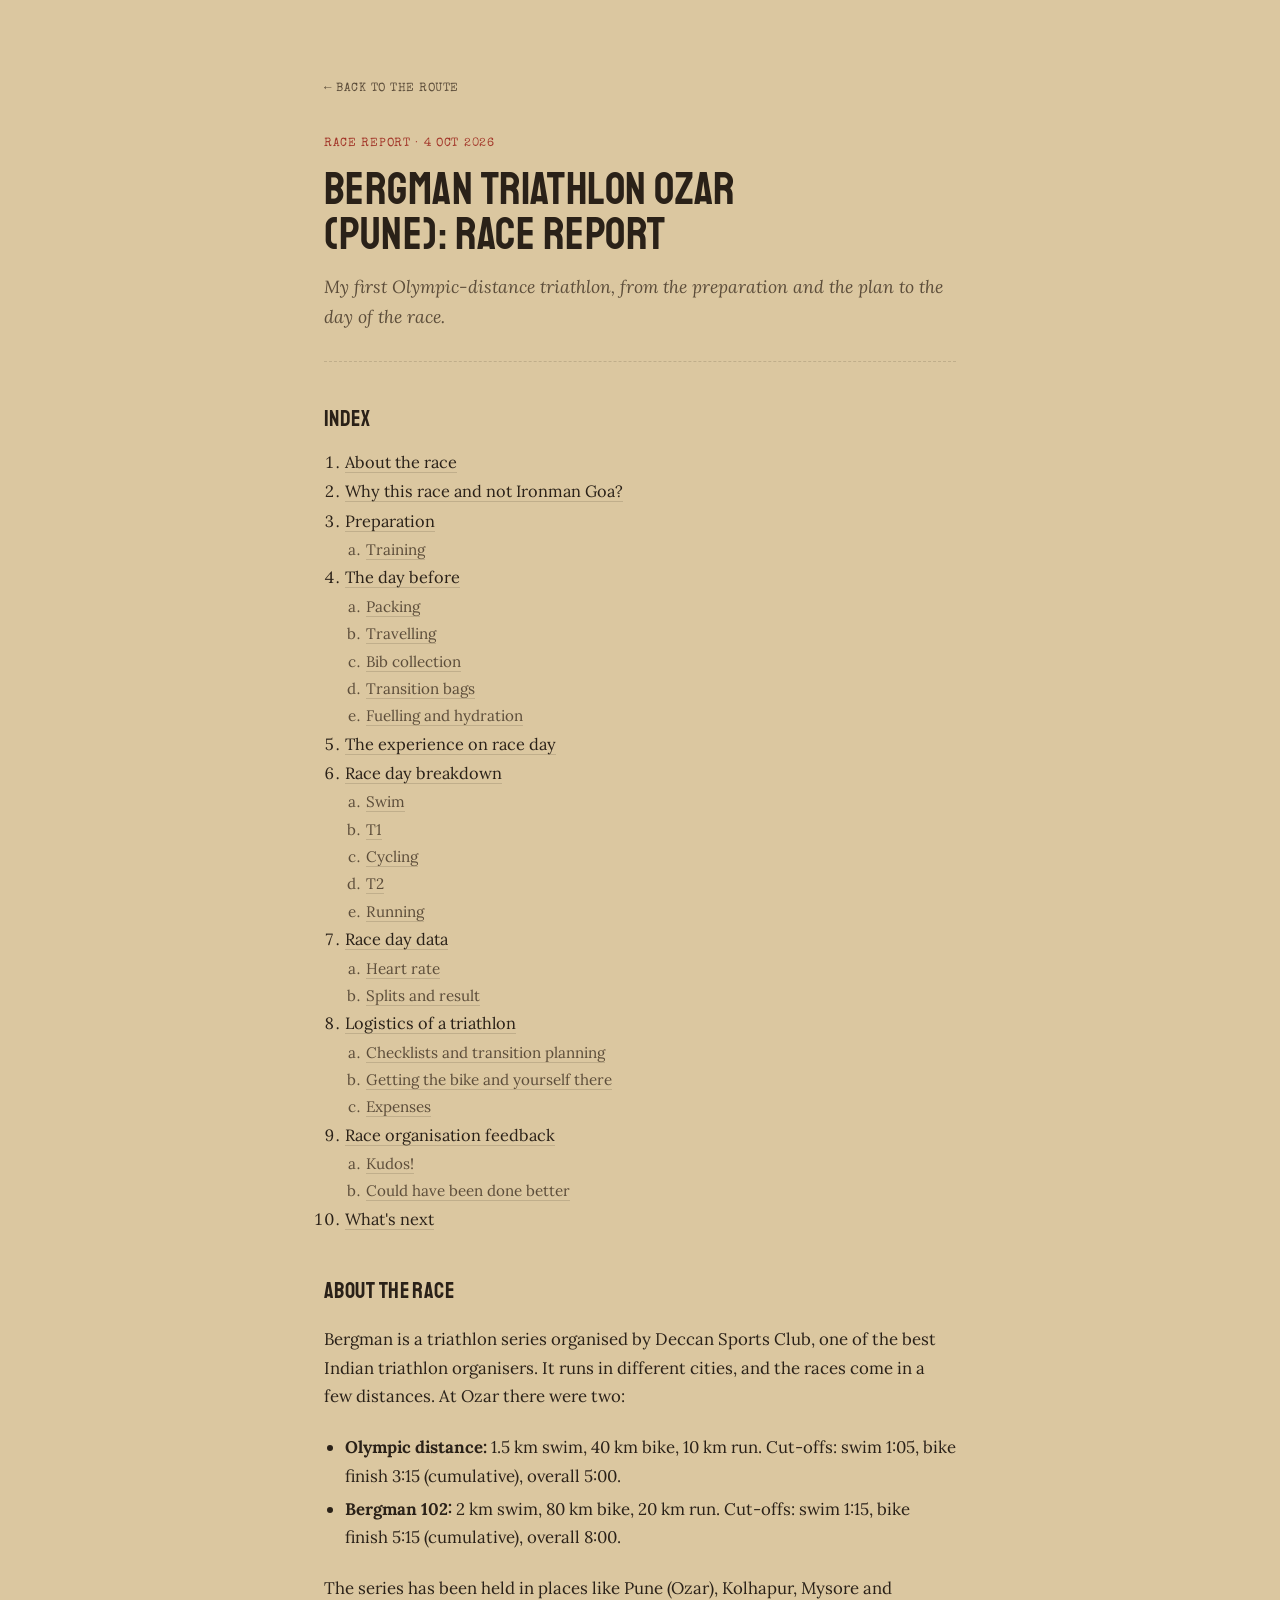
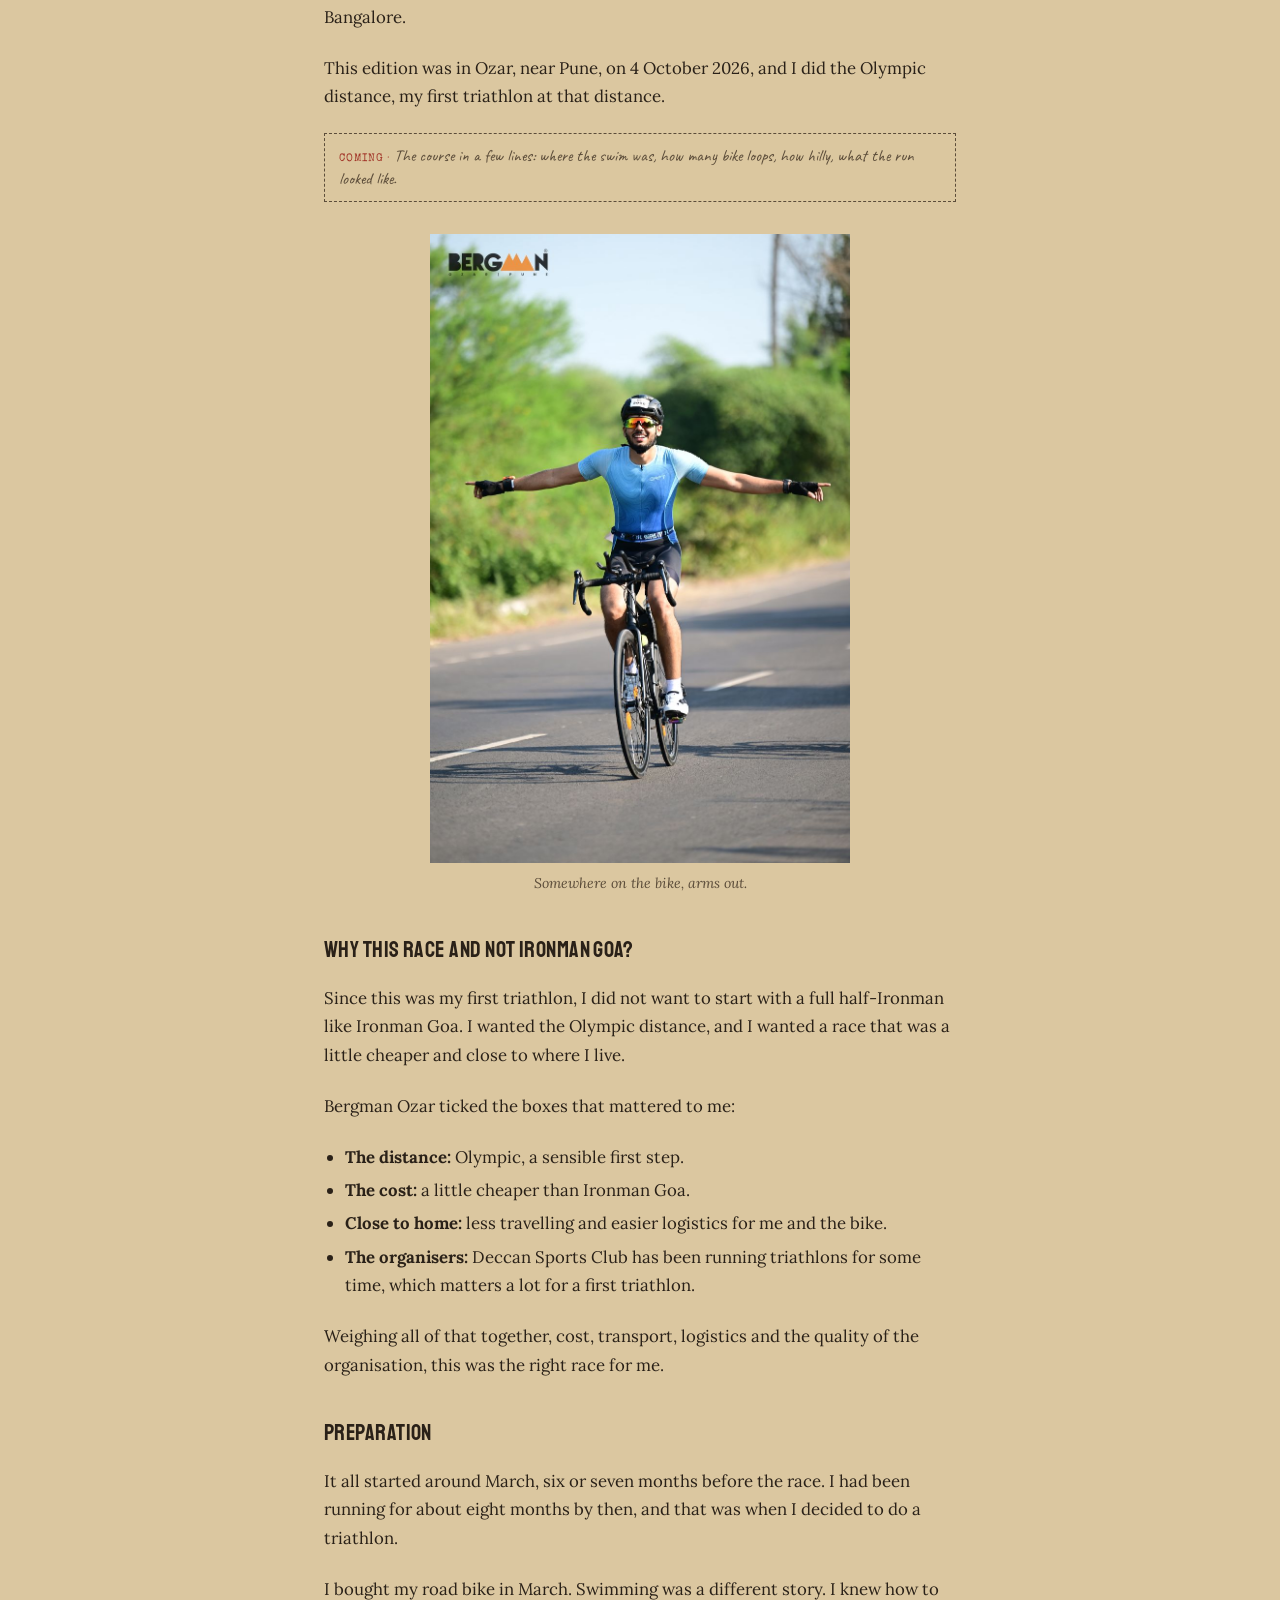
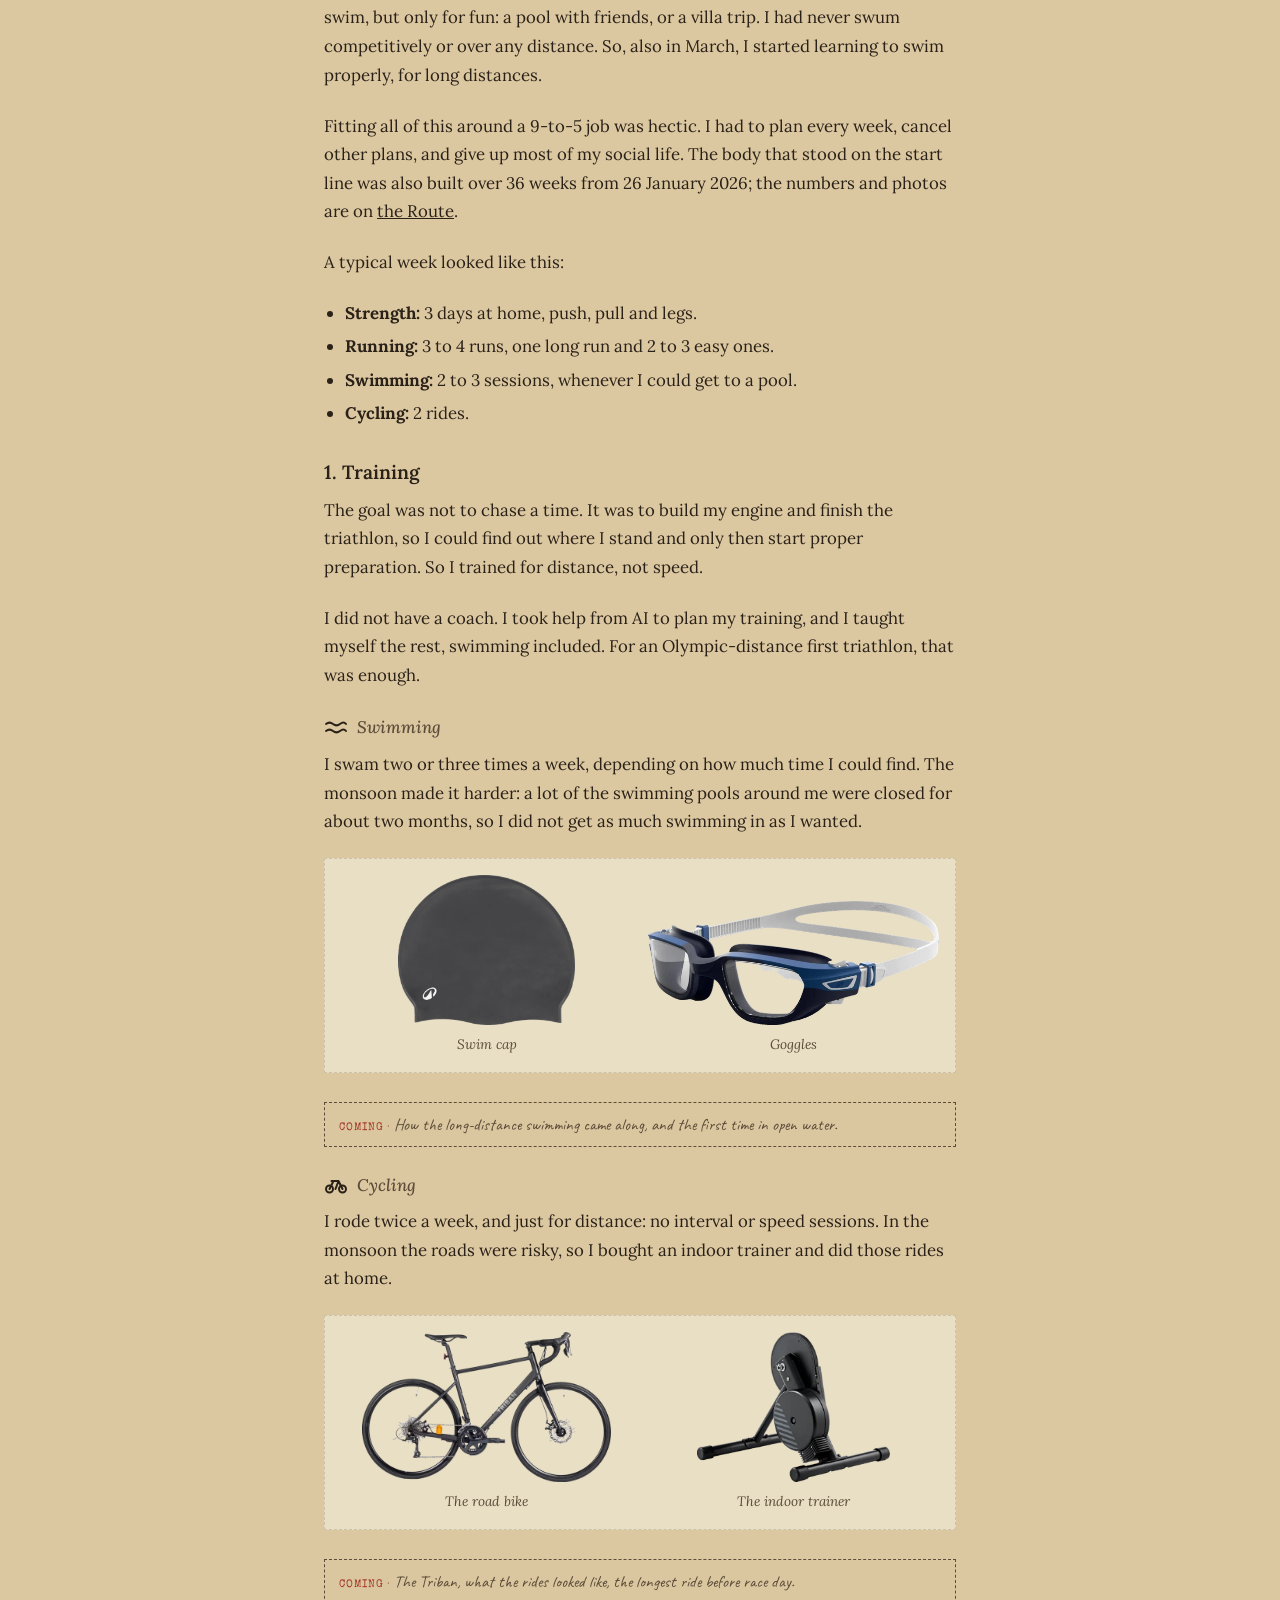
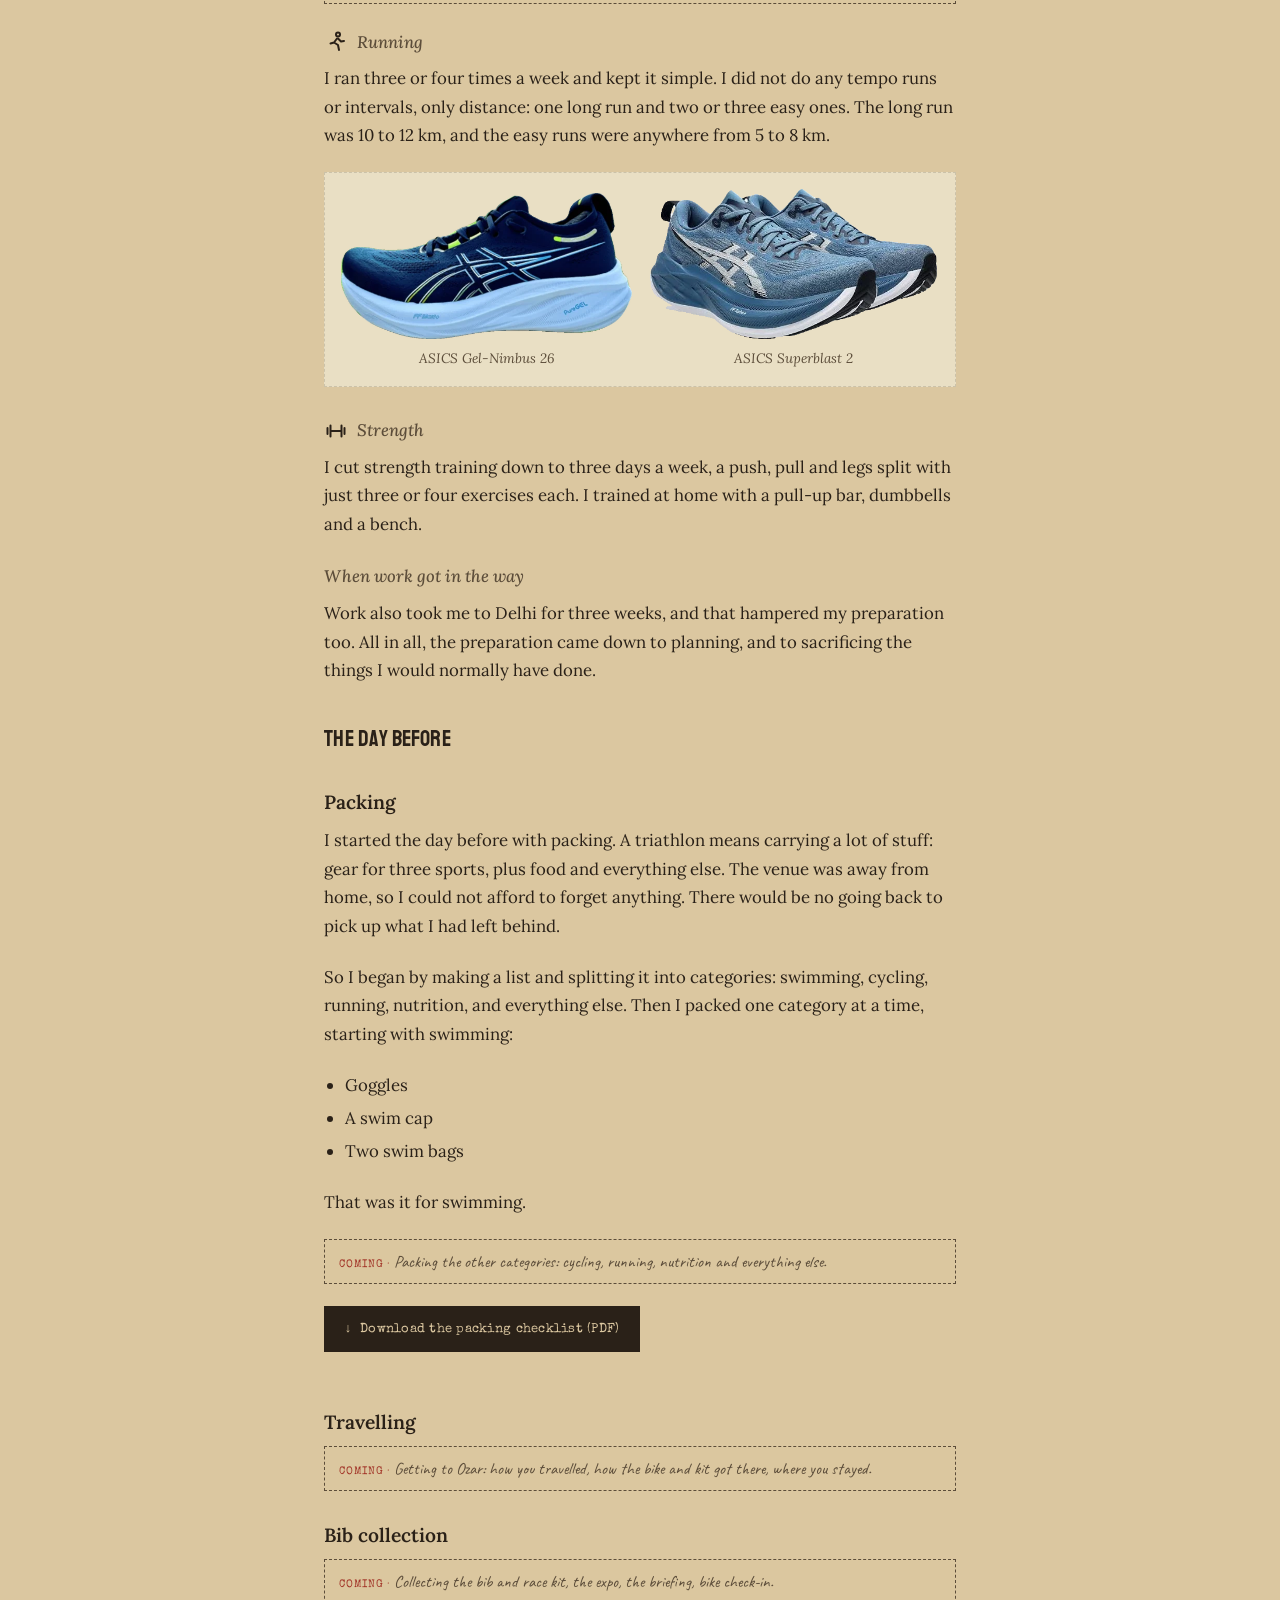
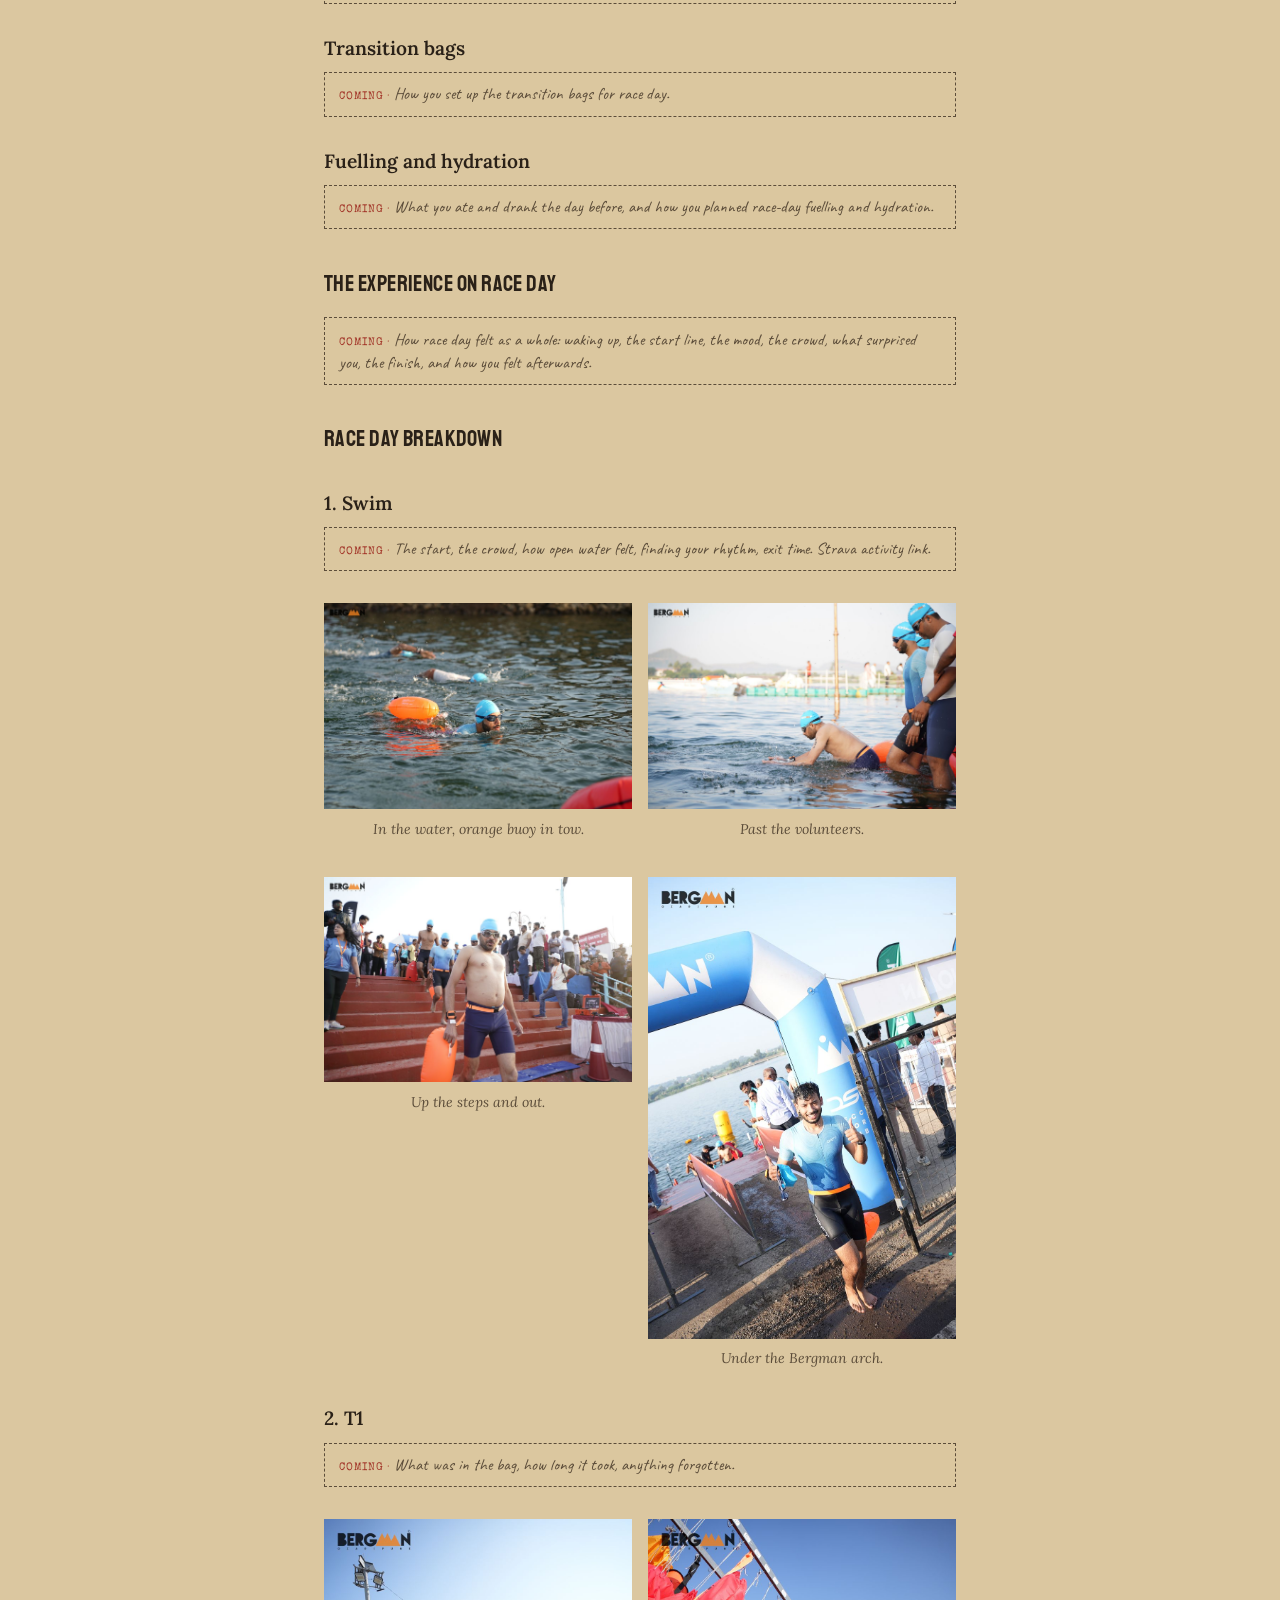
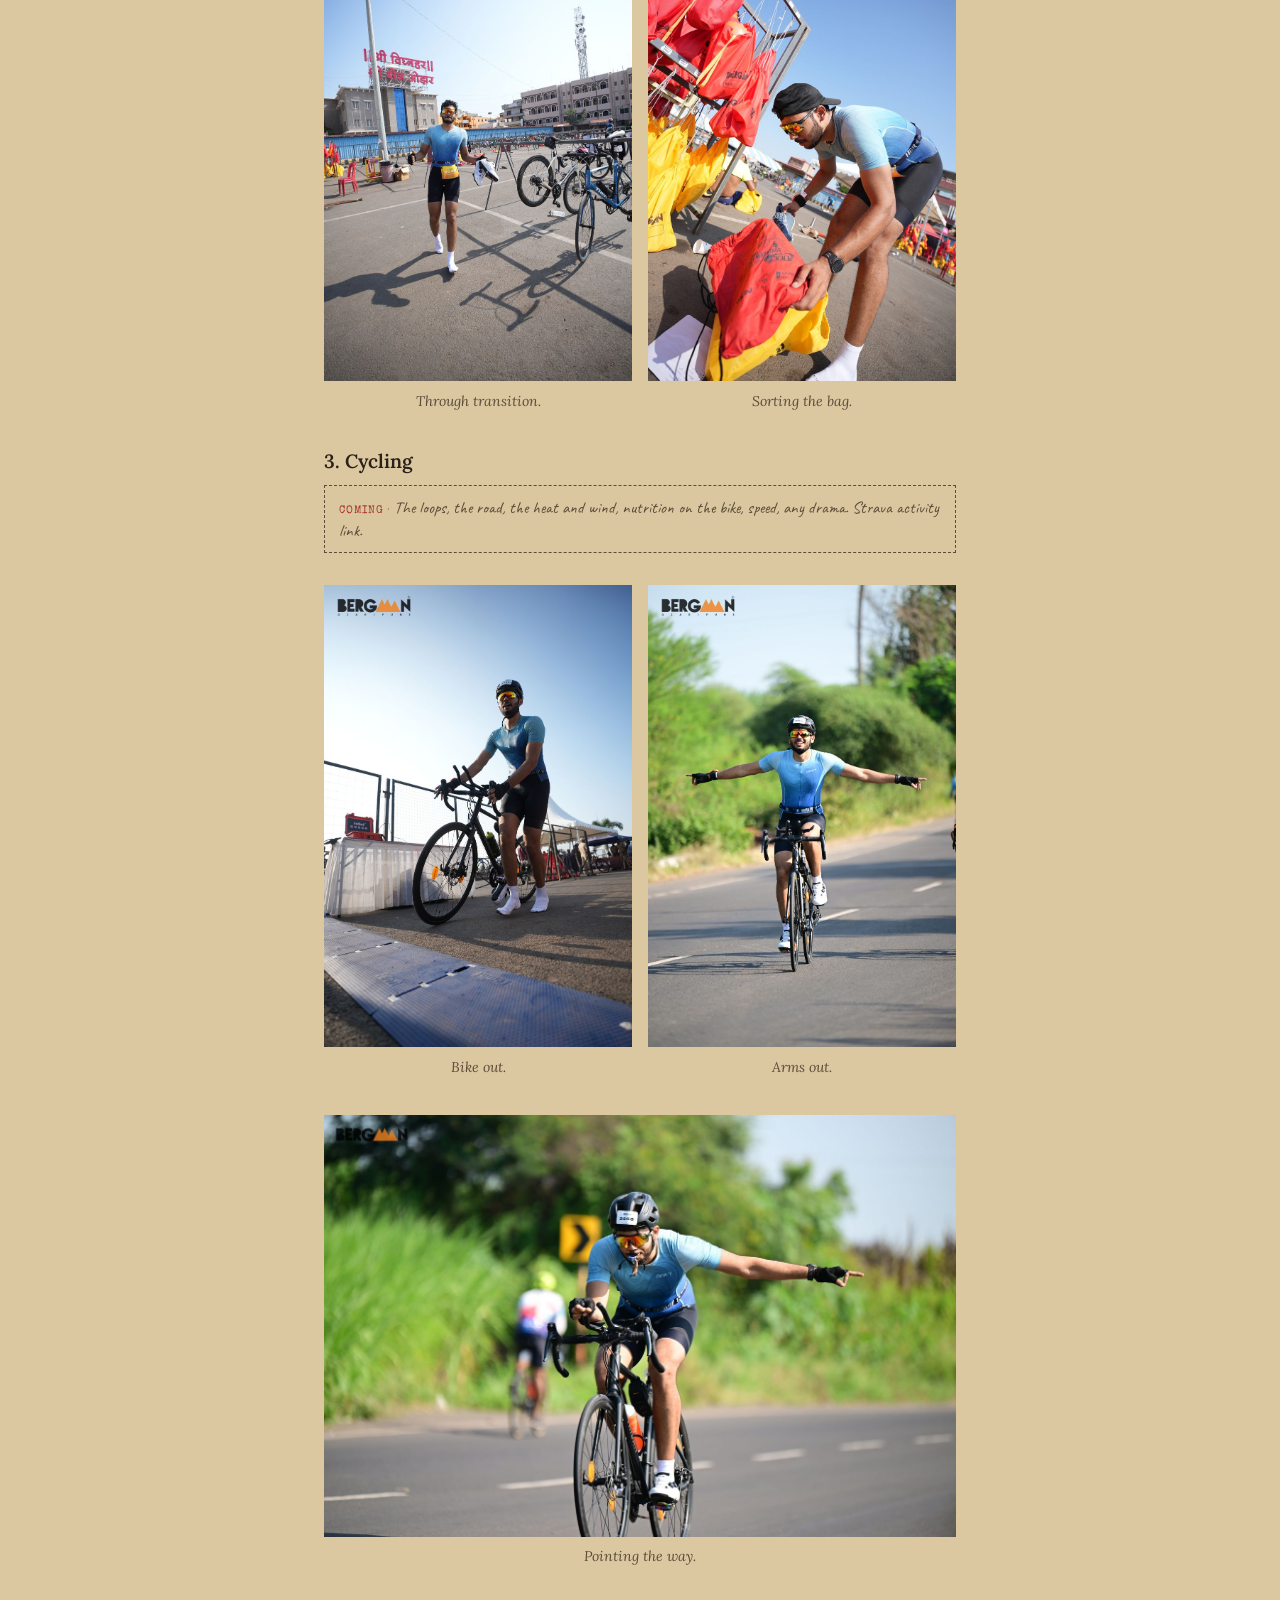
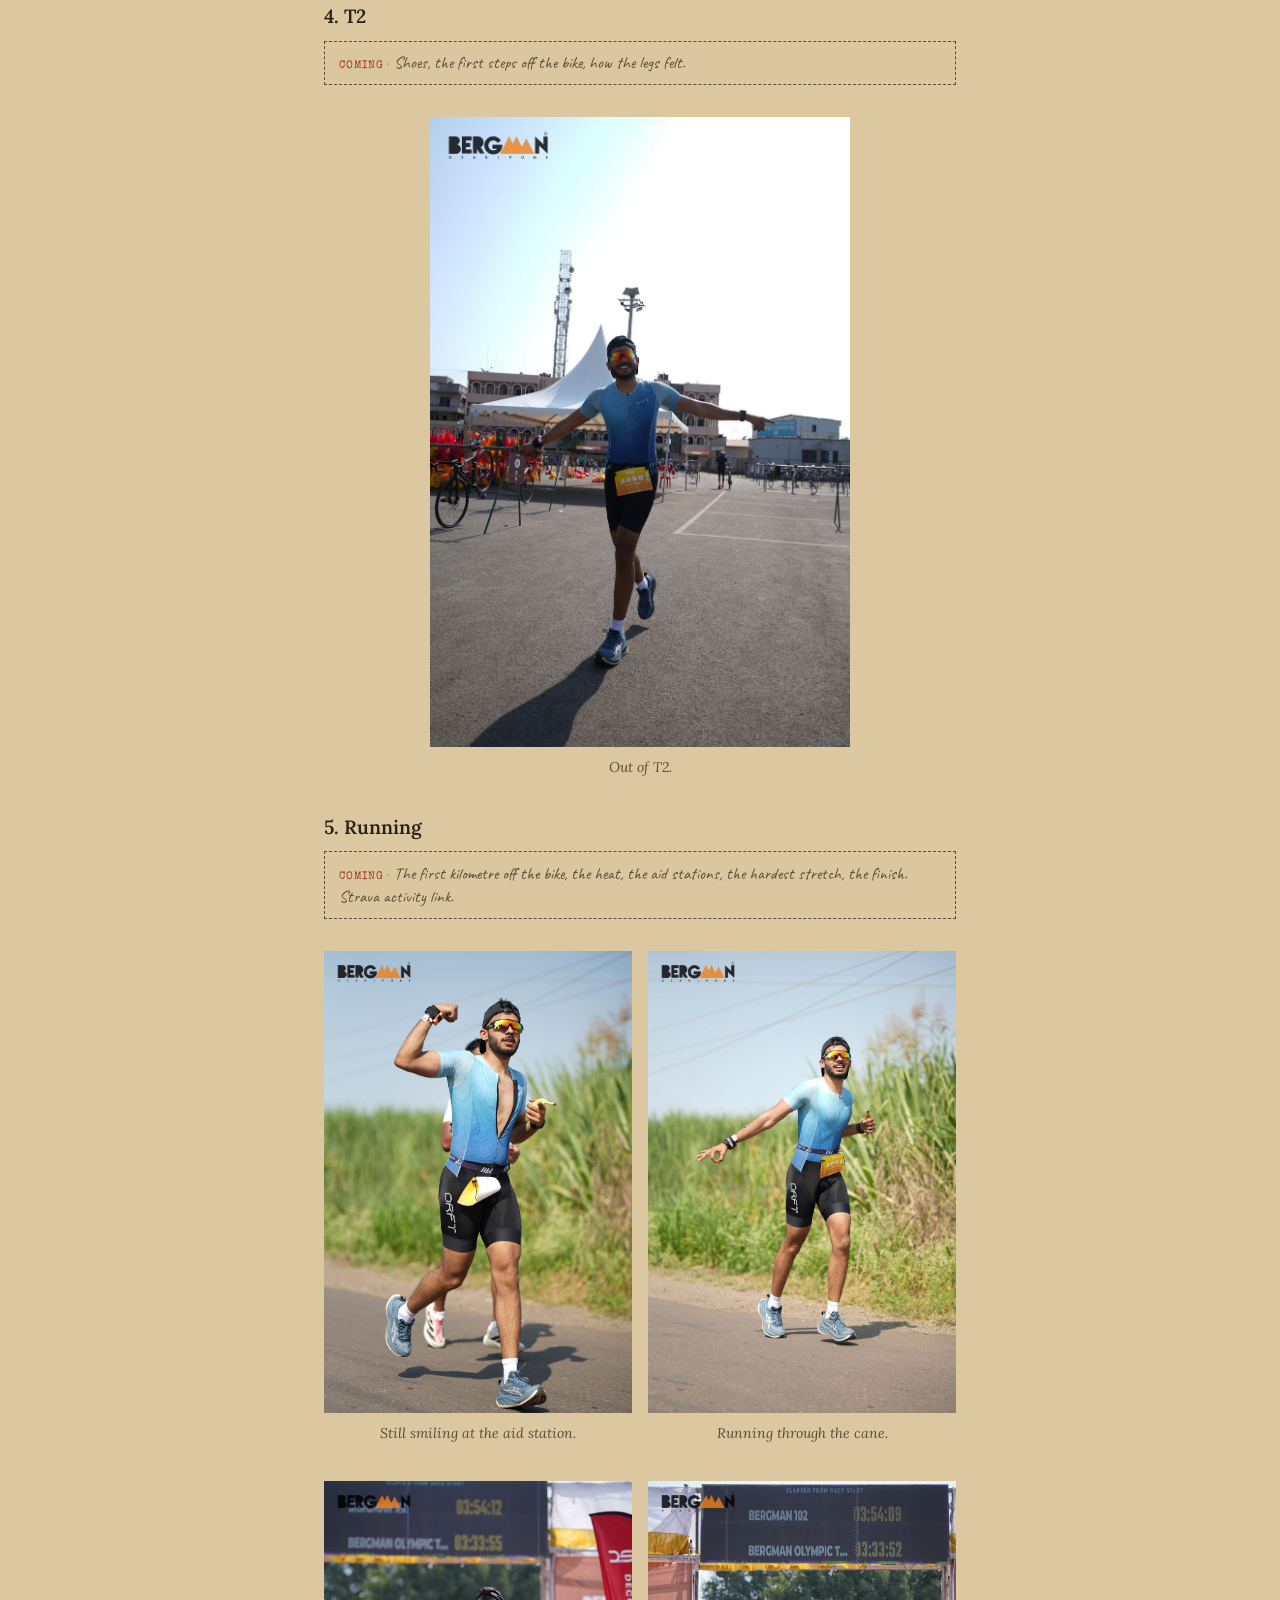
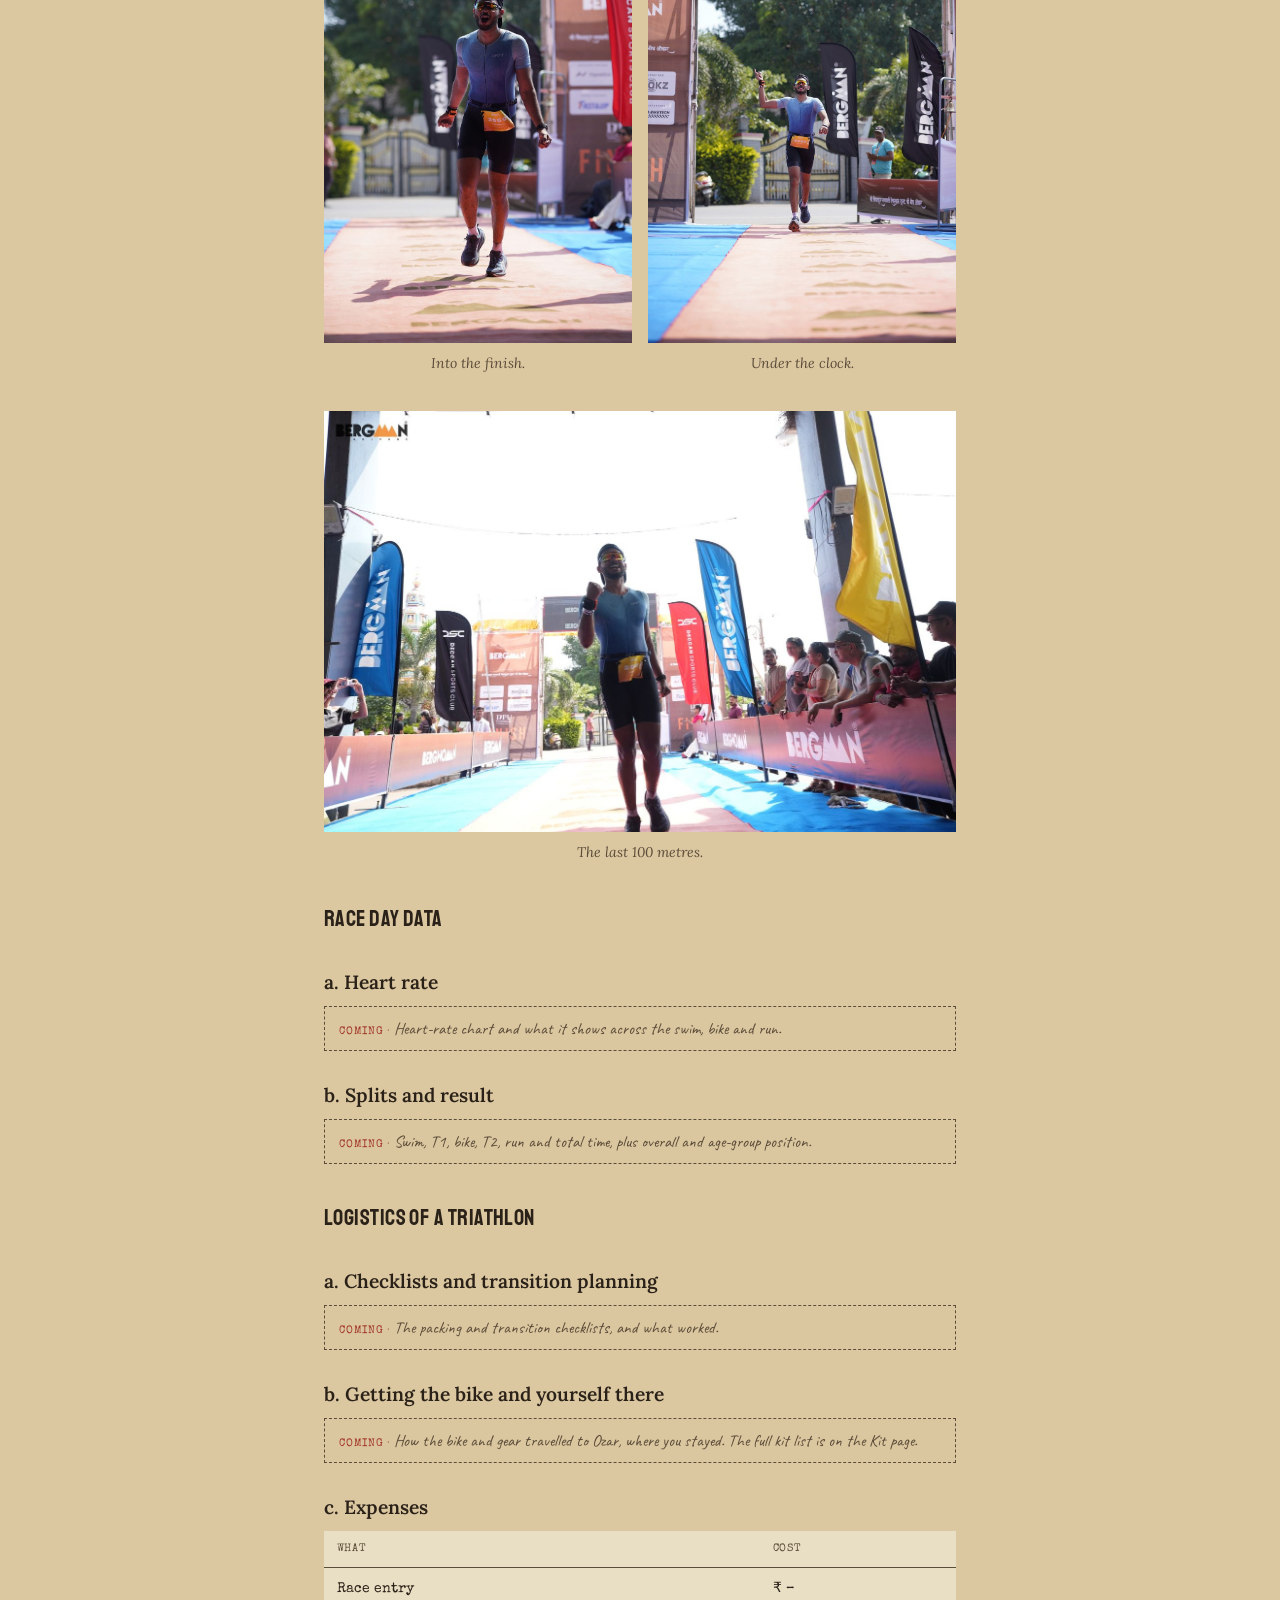
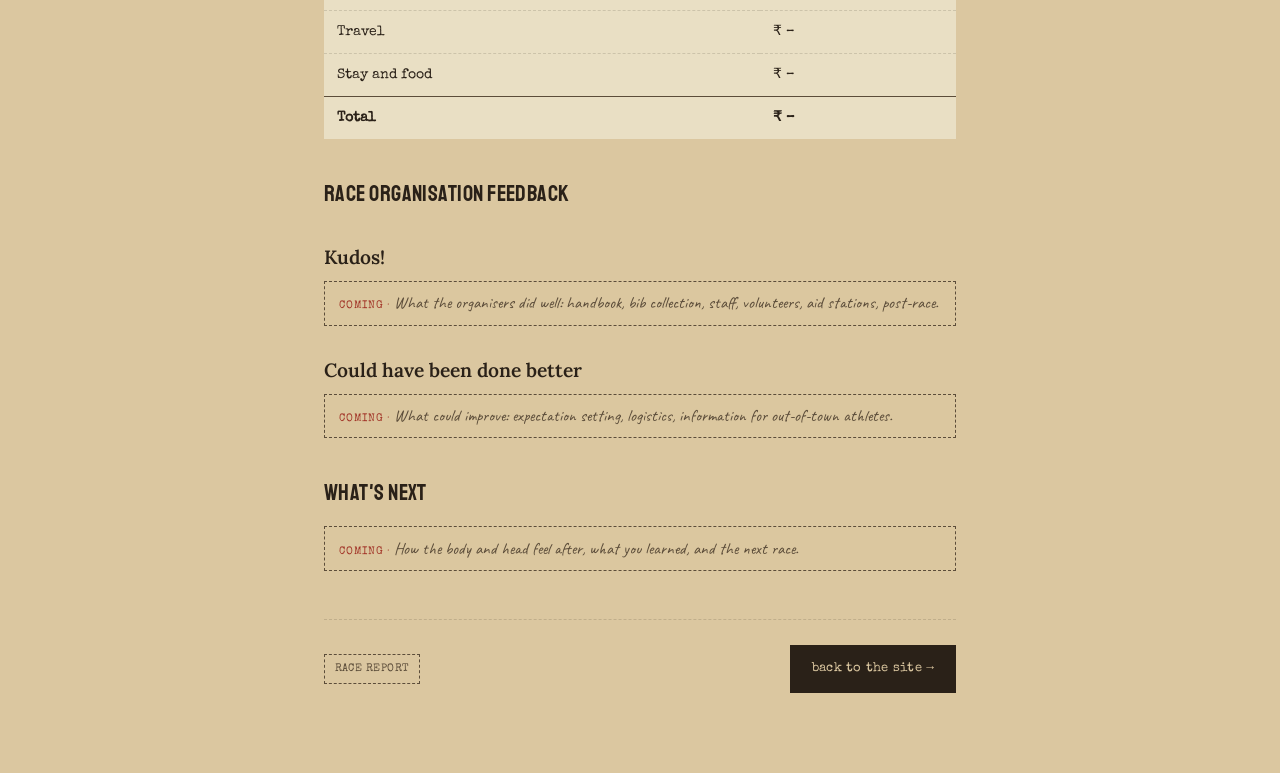
==== commit 430a8514: "Race report: day-before and race-day experience sections, packing story, downloadable checklist PDF " ====
--- a/blog/triathlon-4-oct-2026.html
+++ b/blog/triathlon-4-oct-2026.html
@@ -29,6 +29,8 @@
           <li><a href="#about">About the race</a></li>
           <li><a href="#why-race">Why this race and not Ironman Goa?</a></li>
           <li><a href="#preparation">Preparation</a><ol><li><a href="#training">Training</a></li></ol></li>
+          <li><a href="#day-before">The day before</a><ol><li><a href="#packing">Packing</a></li><li><a href="#travel">Travelling</a></li><li><a href="#bib">Bib collection</a></li><li><a href="#transition-bags">Transition bags</a></li><li><a href="#fuel-hydration">Fuelling and hydration</a></li></ol></li>
+          <li><a href="#experience">The experience on race day</a></li>
           <li><a href="#race-day">Race day breakdown</a><ol><li><a href="#swim">Swim</a></li><li><a href="#t1">T1</a></li><li><a href="#bike">Cycling</a></li><li><a href="#t2">T2</a></li><li><a href="#run">Running</a></li></ol></li>
           <li><a href="#data">Race day data</a><ol><li><a href="#hr">Heart rate</a></li><li><a href="#splits">Splits and result</a></li></ol></li>
           <li><a href="#logistics">Logistics of a triathlon</a><ol><li><a href="#checklists">Checklists and transition planning</a></li><li><a href="#transport">Getting the bike and yourself there</a></li><li><a href="#expenses">Expenses</a></li></ol></li>
@@ -161,8 +163,40 @@
         that hampered my preparation too. All in all, the preparation came down
         to planning, and to sacrificing the things I would normally have done.
       </p>
-<h2 id="race-day">Race day breakdown</h2>
-      <p class="tbd">Race morning: wake-up, travel to Ozar, the start line, the mood, rituals.</p>
+      <h2 id="day-before">The day before</h2>
+      <h3 id="packing">Packing</h3>
+      <p>
+        I started the day before with packing. A triathlon means carrying a lot
+        of stuff: gear for three sports, plus food and everything else. The
+        venue was away from home, so I could not afford to forget anything.
+        There would be no going back to pick up what I had left behind.
+      </p>
+      <p>
+        So I began by making a list and splitting it into categories: swimming,
+        cycling, running, nutrition, and everything else. Then I packed one
+        category at a time, starting with swimming:
+      </p>
+      <ul>
+        <li>Goggles</li>
+        <li>A swim cap</li>
+        <li>Two swim bags</li>
+      </ul>
+      <p>That was it for swimming.</p>
+      <p class="tbd">Packing the other categories: cycling, running, nutrition and everything else.</p>
+      <a class="download" href="../assets/downloads/triathlon-packing-checklist.pdf" download>
+        Download the packing checklist (PDF)
+      </a>
+      <h3 id="travel">Travelling</h3>
+      <p class="tbd">Getting to Ozar: how you travelled, how the bike and kit got there, where you stayed.</p>
+      <h3 id="bib">Bib collection</h3>
+      <p class="tbd">Collecting the bib and race kit, the expo, the briefing, bike check-in.</p>
+      <h3 id="transition-bags">Transition bags</h3>
+      <p class="tbd">How you set up the transition bags for race day.</p>
+      <h3 id="fuel-hydration">Fuelling and hydration</h3>
+      <p class="tbd">What you ate and drank the day before, and how you planned race-day fuelling and hydration.</p>
+      <h2 id="experience">The experience on race day</h2>
+      <p class="tbd">How race day felt as a whole: waking up, the start line, the mood, the crowd, what surprised you, the finish, and how you felt afterwards.</p>
+      <h2 id="race-day">Race day breakdown</h2>
       <h3 id="swim">1. Swim</h3>
       <p class="tbd">The start, the crowd, how open water felt, finding your rhythm, exit time. Strava activity link.</p>
       <div class="shot-pair">
--- a/assets/css/blog.css
+++ b/assets/css/blog.css
@@ -345,3 +345,25 @@
   stroke-linecap: round;
   stroke-linejoin: round;
 }
+
+.post-body a.download {
+  display: inline-flex;
+  align-items: center;
+  gap: 0.5rem;
+  margin: 0 0 1.6rem;
+  padding: 0.7rem 1.2rem;
+  border: 1.5px solid var(--ink);
+  background: var(--ink);
+  color: var(--paper);
+  font-family: var(--font-type);
+  font-size: 0.8rem;
+  letter-spacing: 0.02em;
+  text-decoration: none;
+  transition: transform 140ms ease;
+}
+.post-body a.download::before {
+  content: "↓";
+}
+.post-body a.download:hover {
+  transform: translateY(-2px);
+}
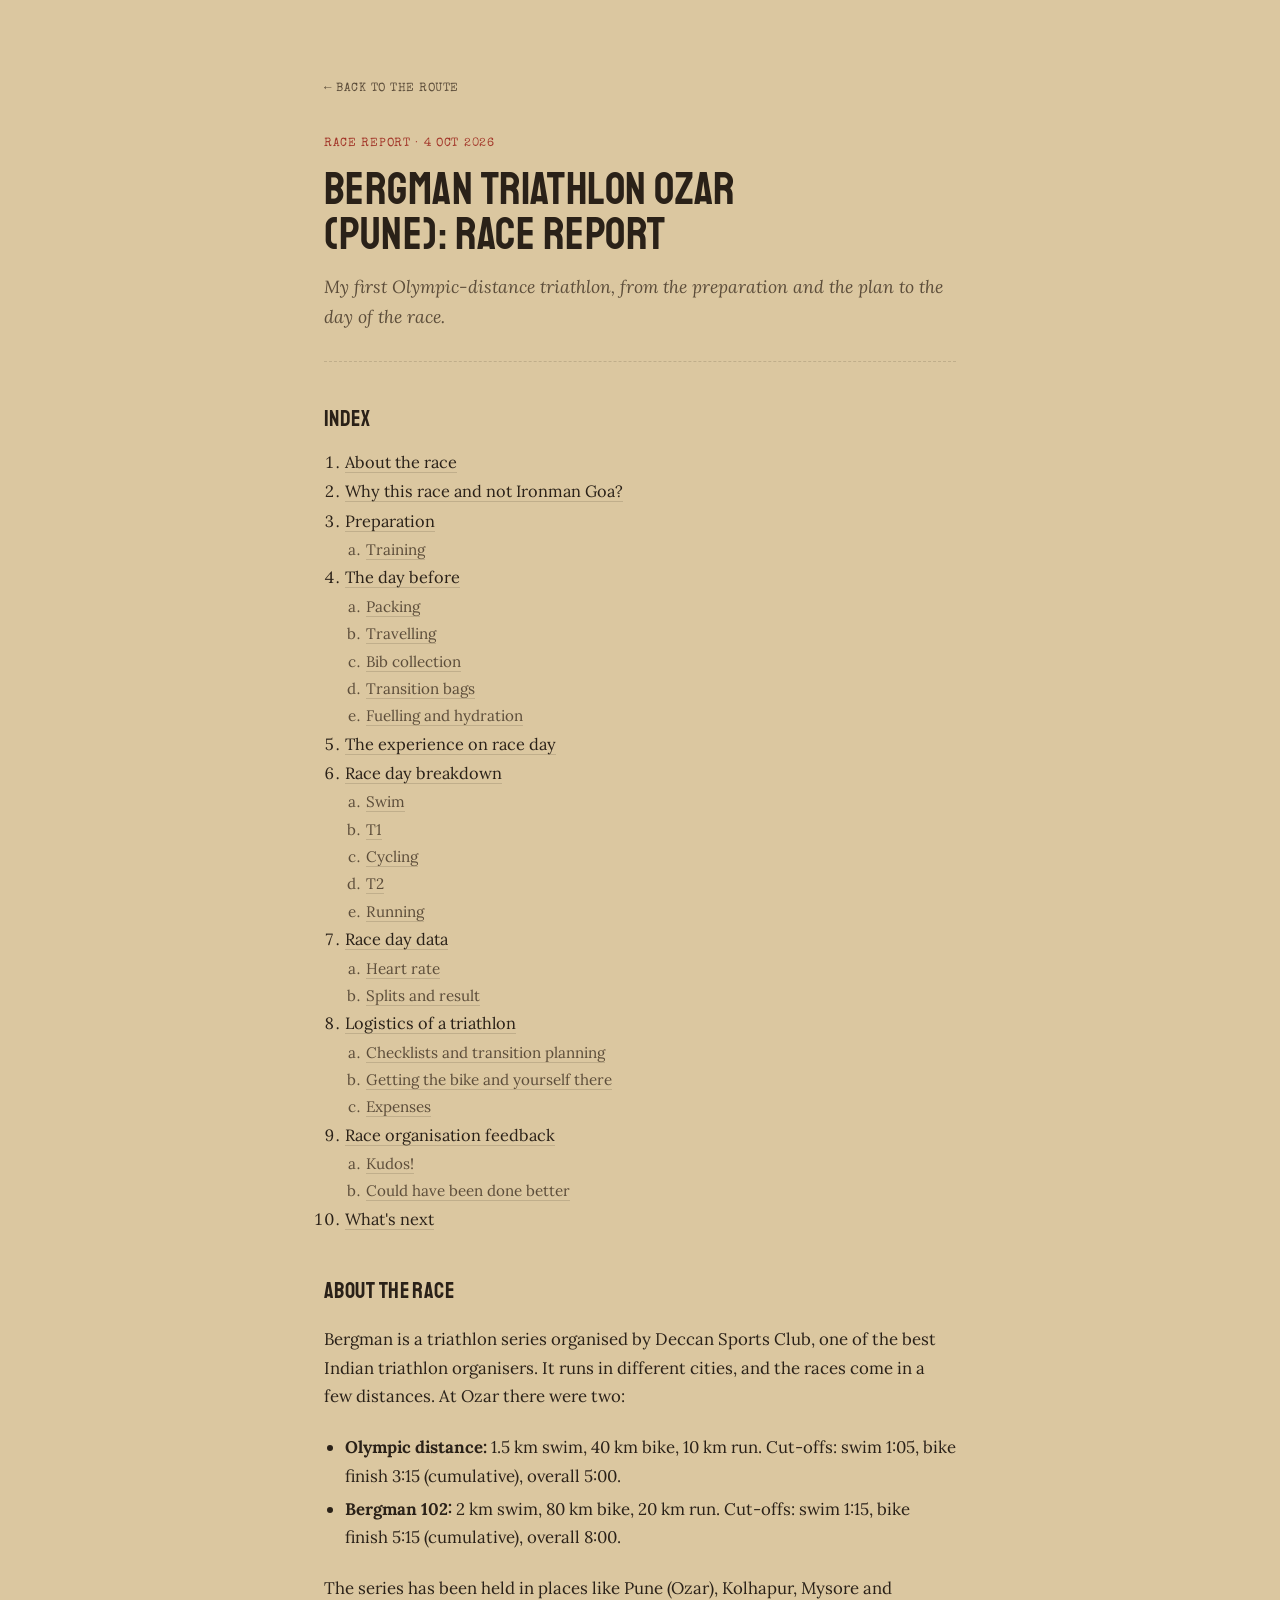
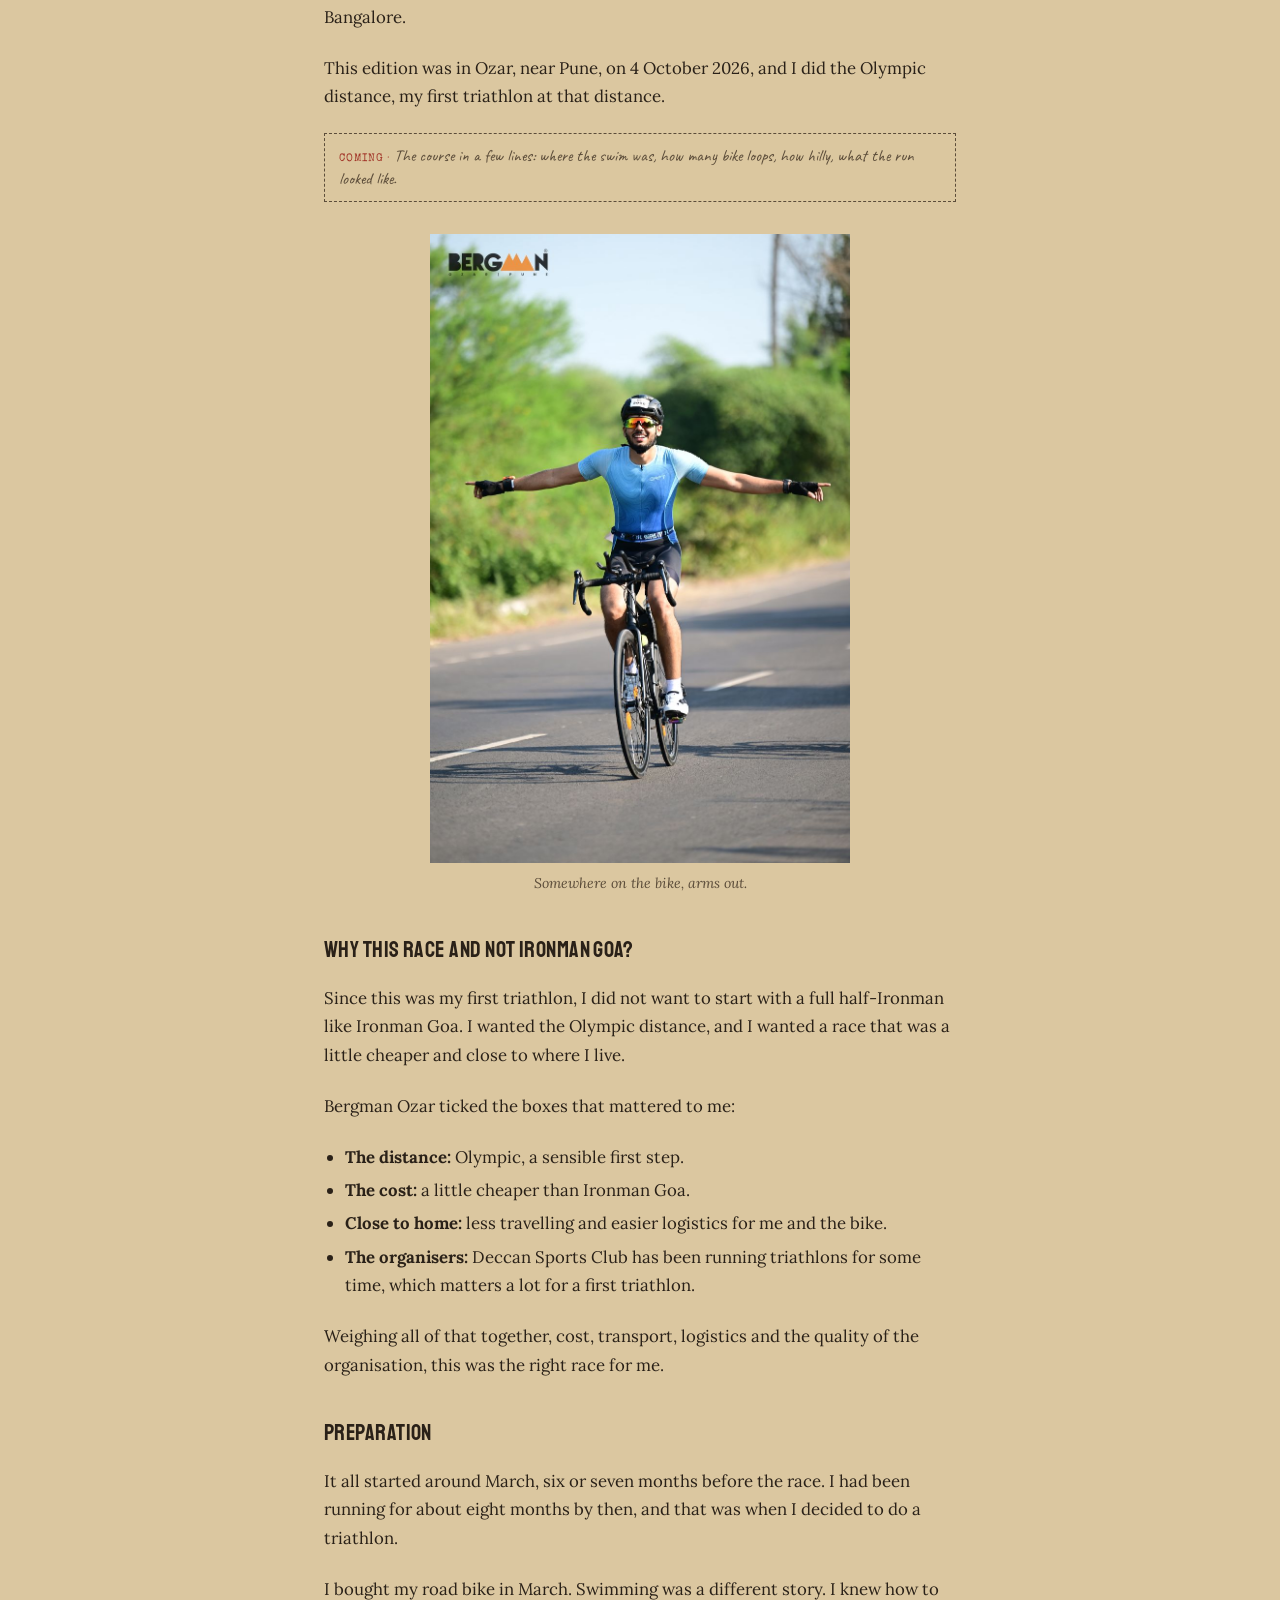
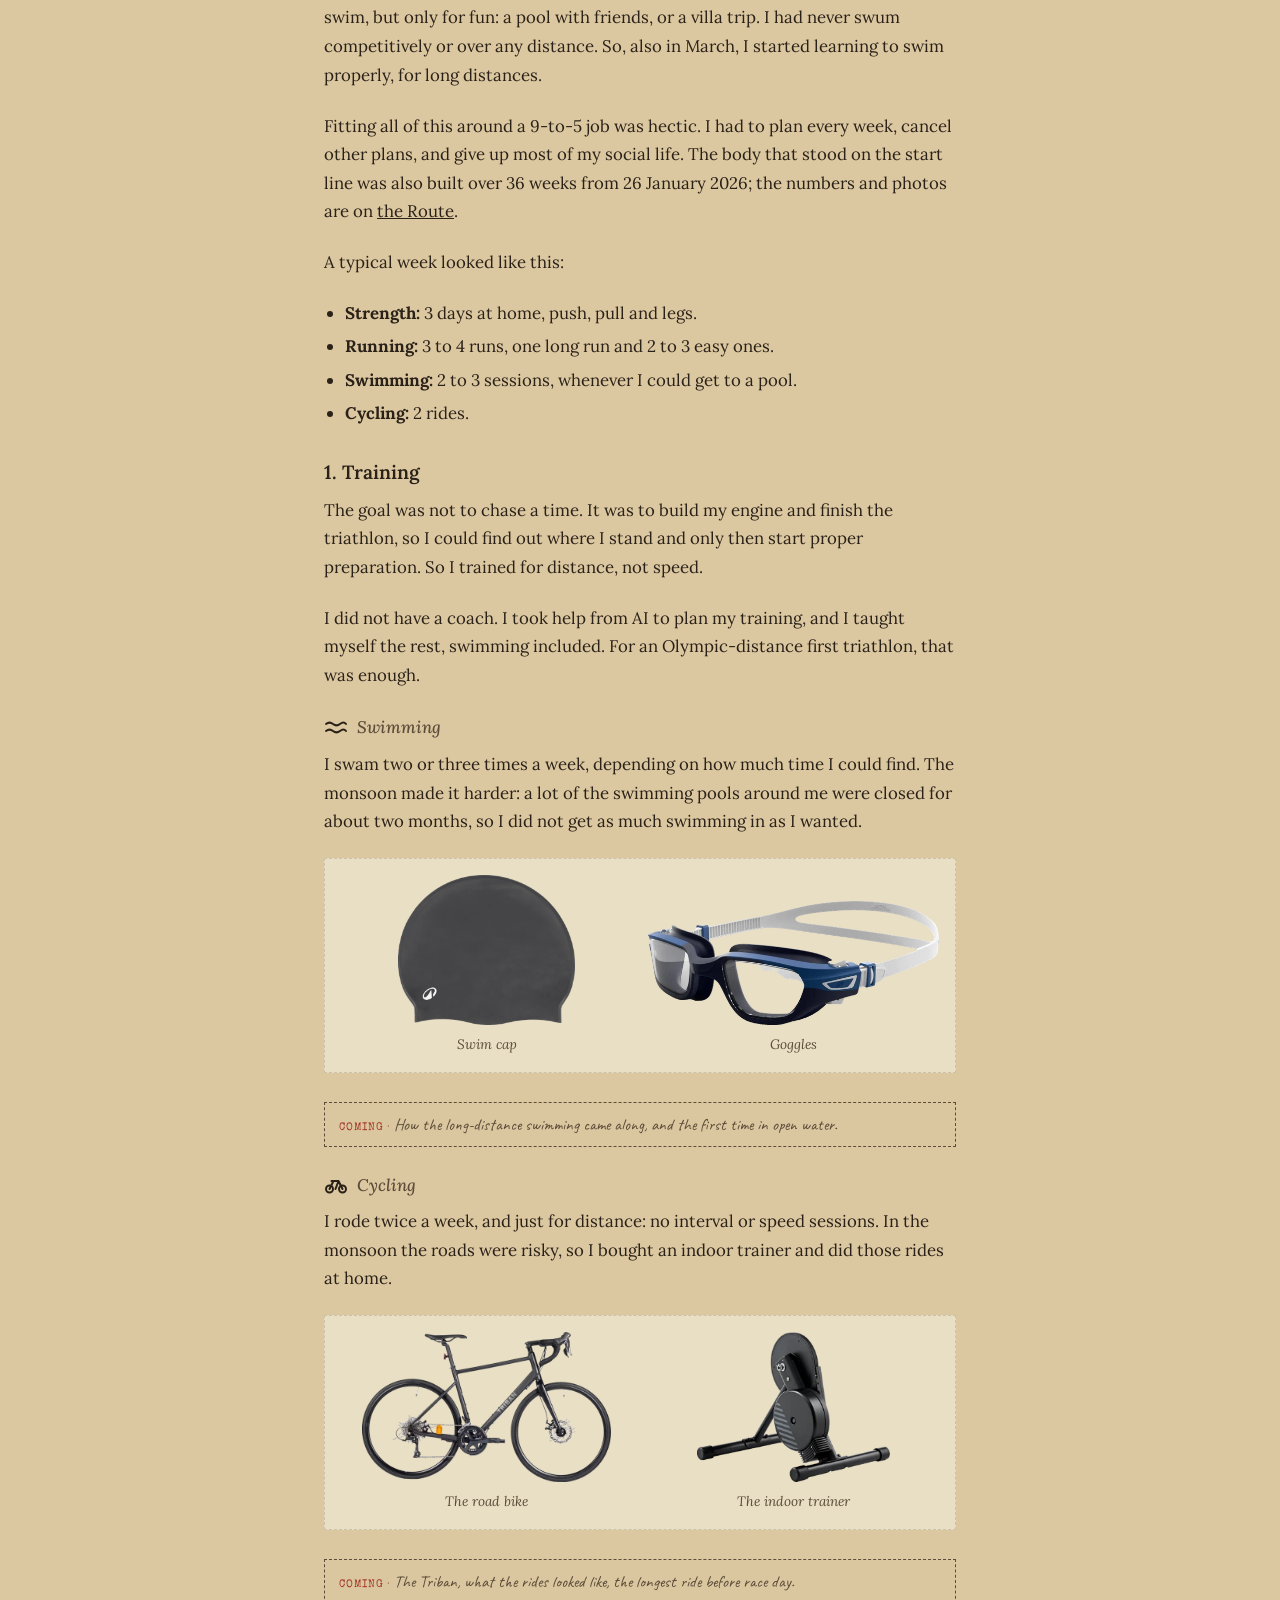
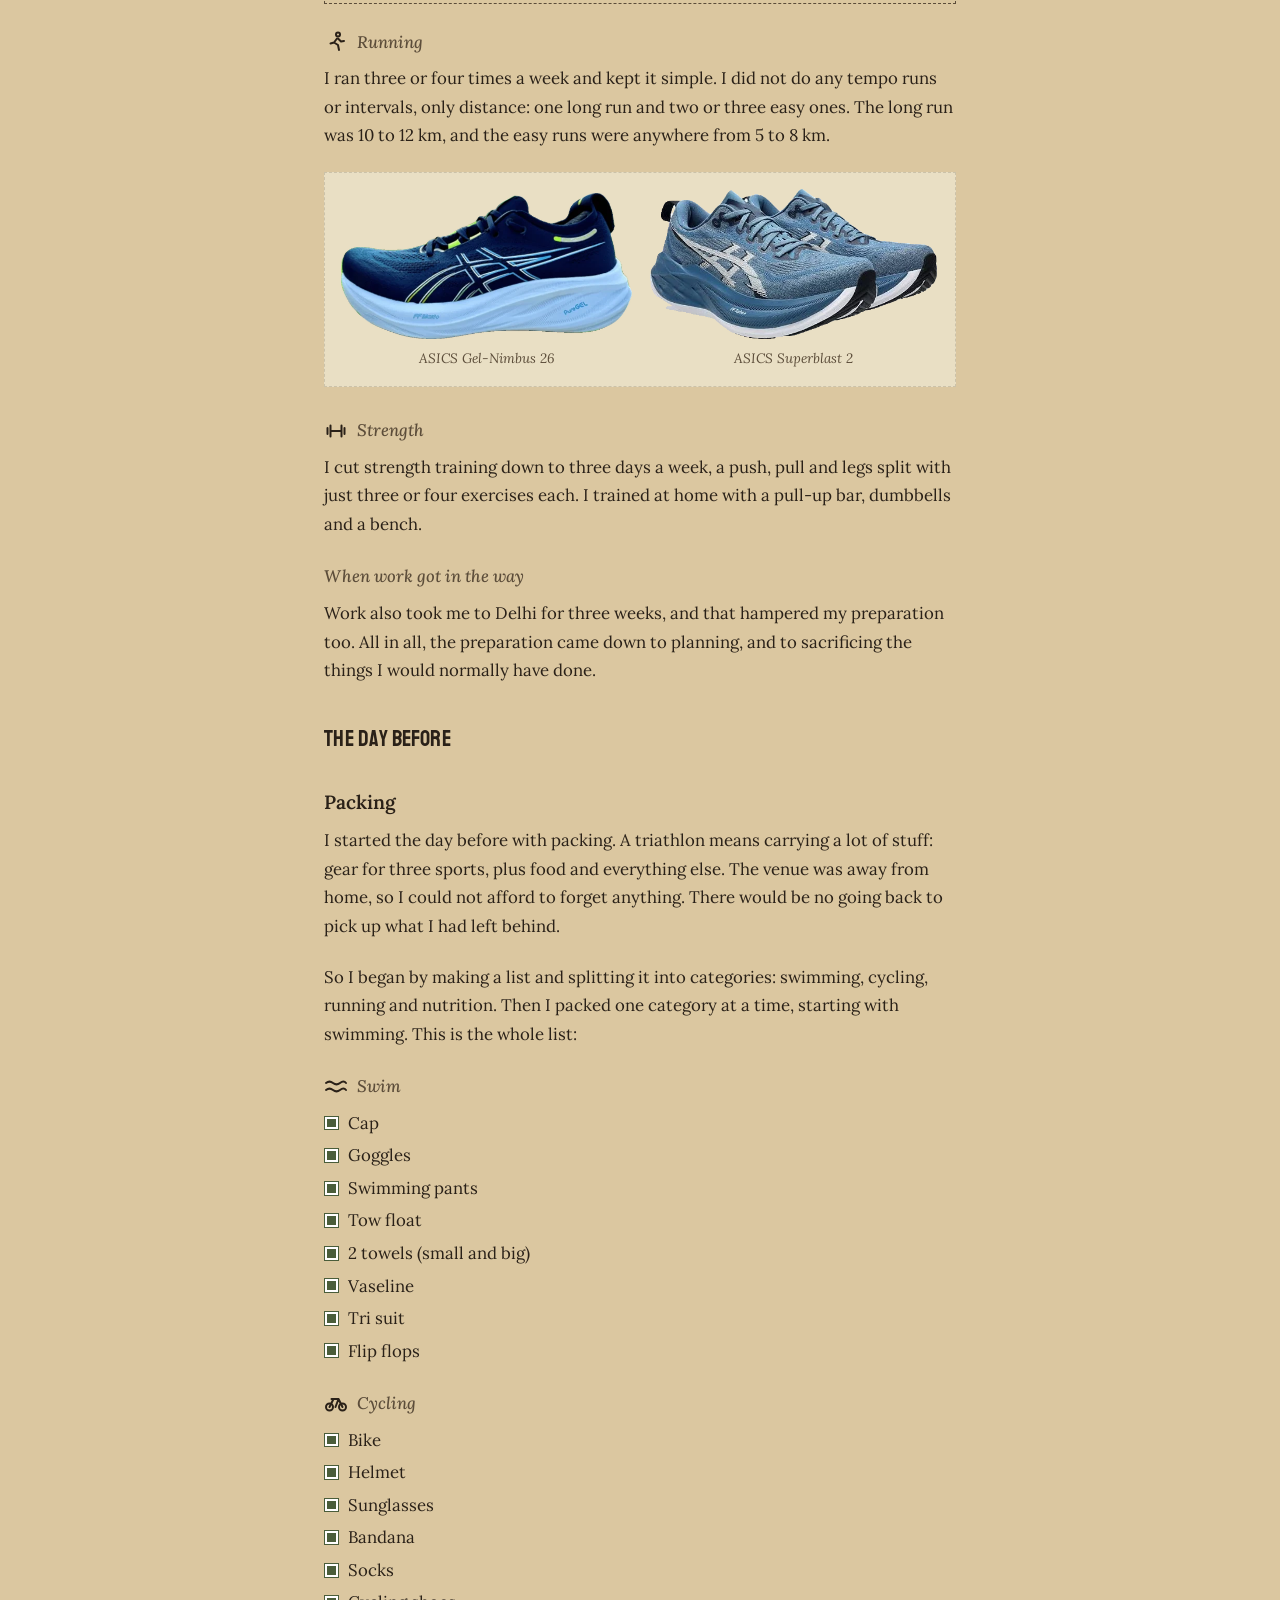
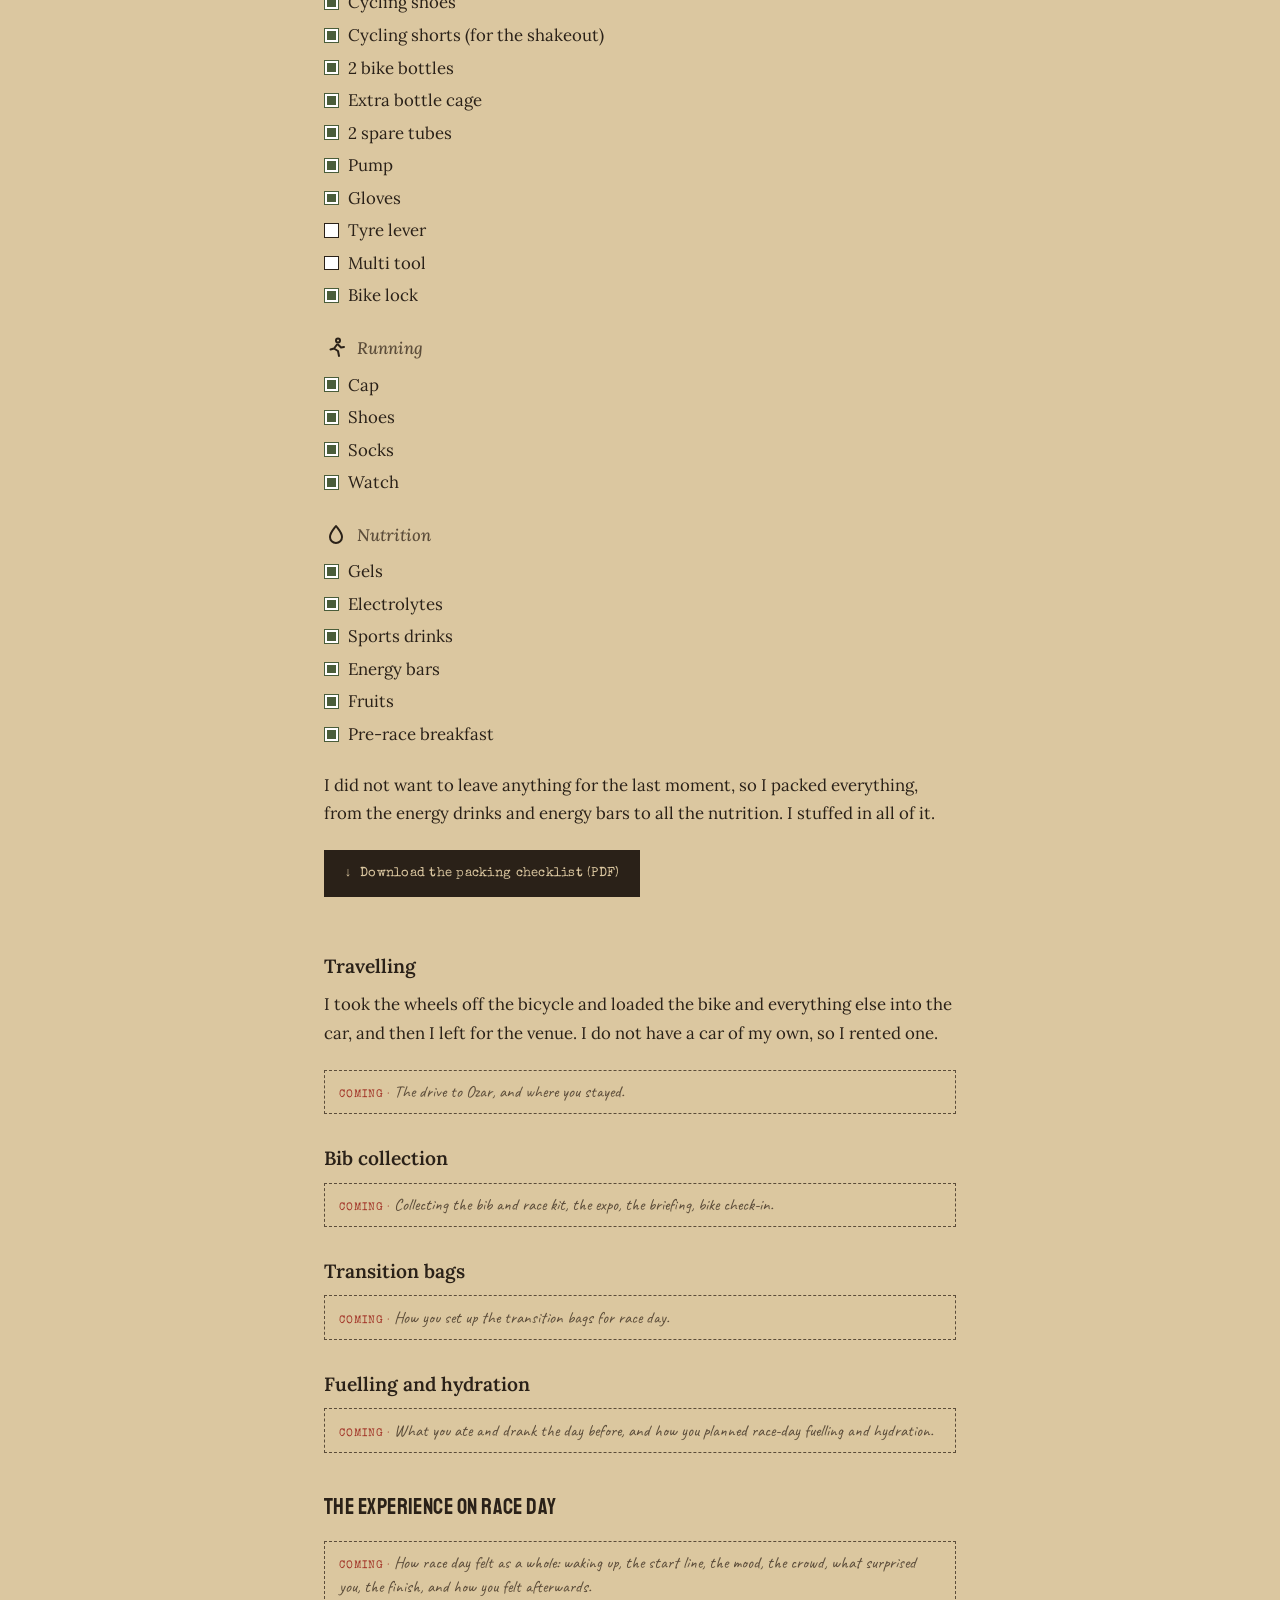
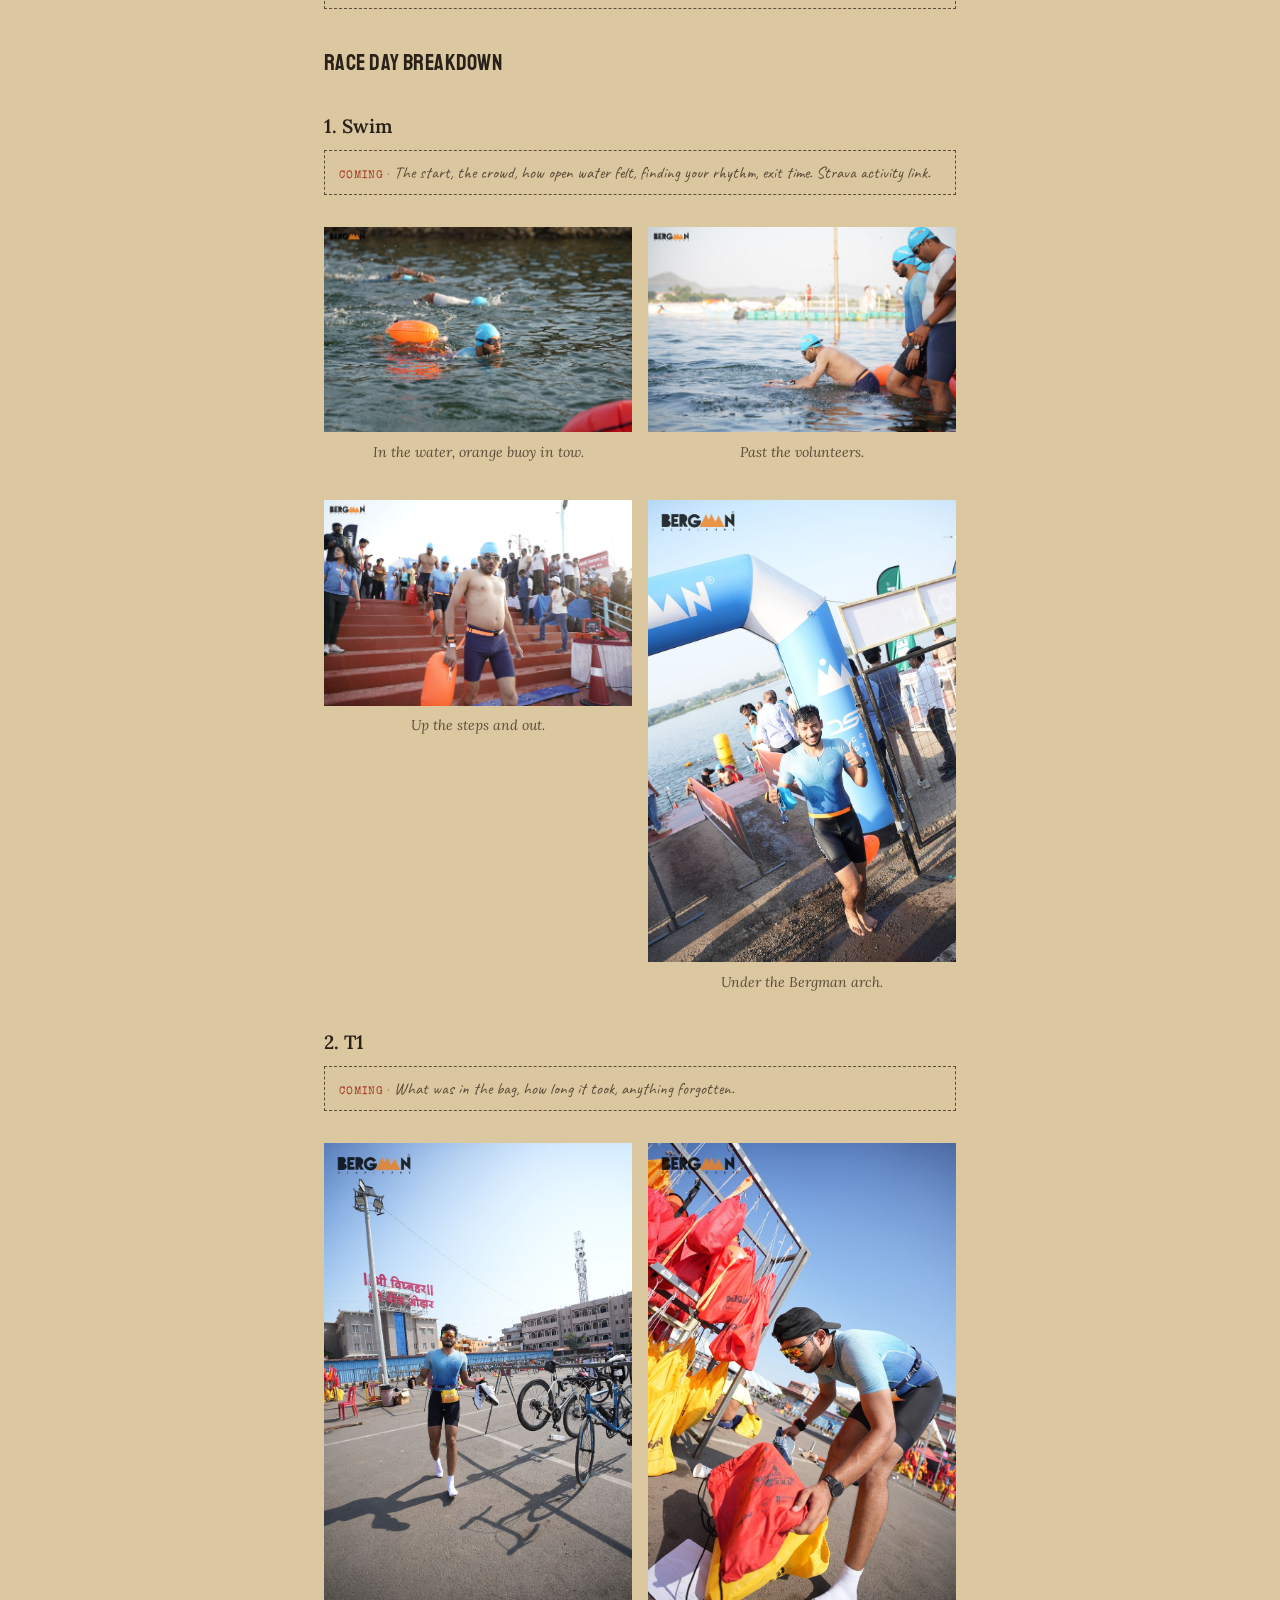
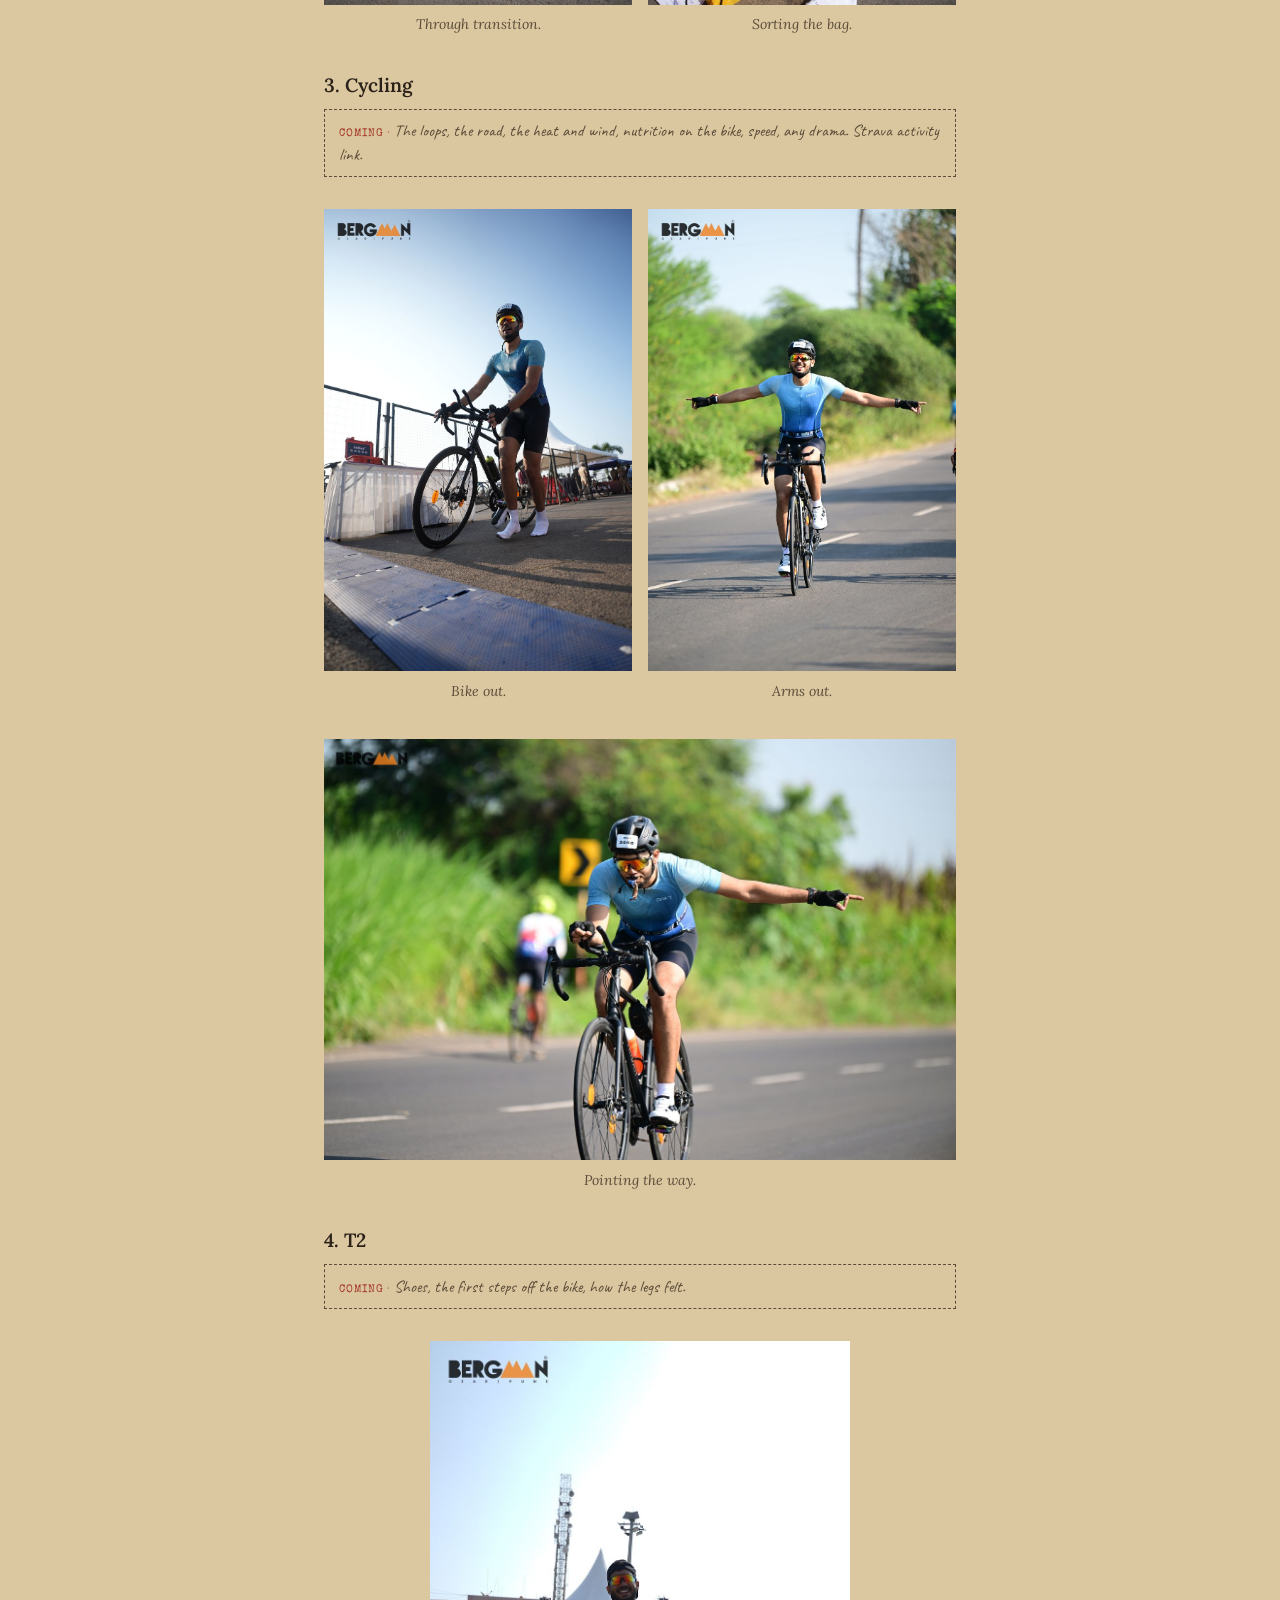
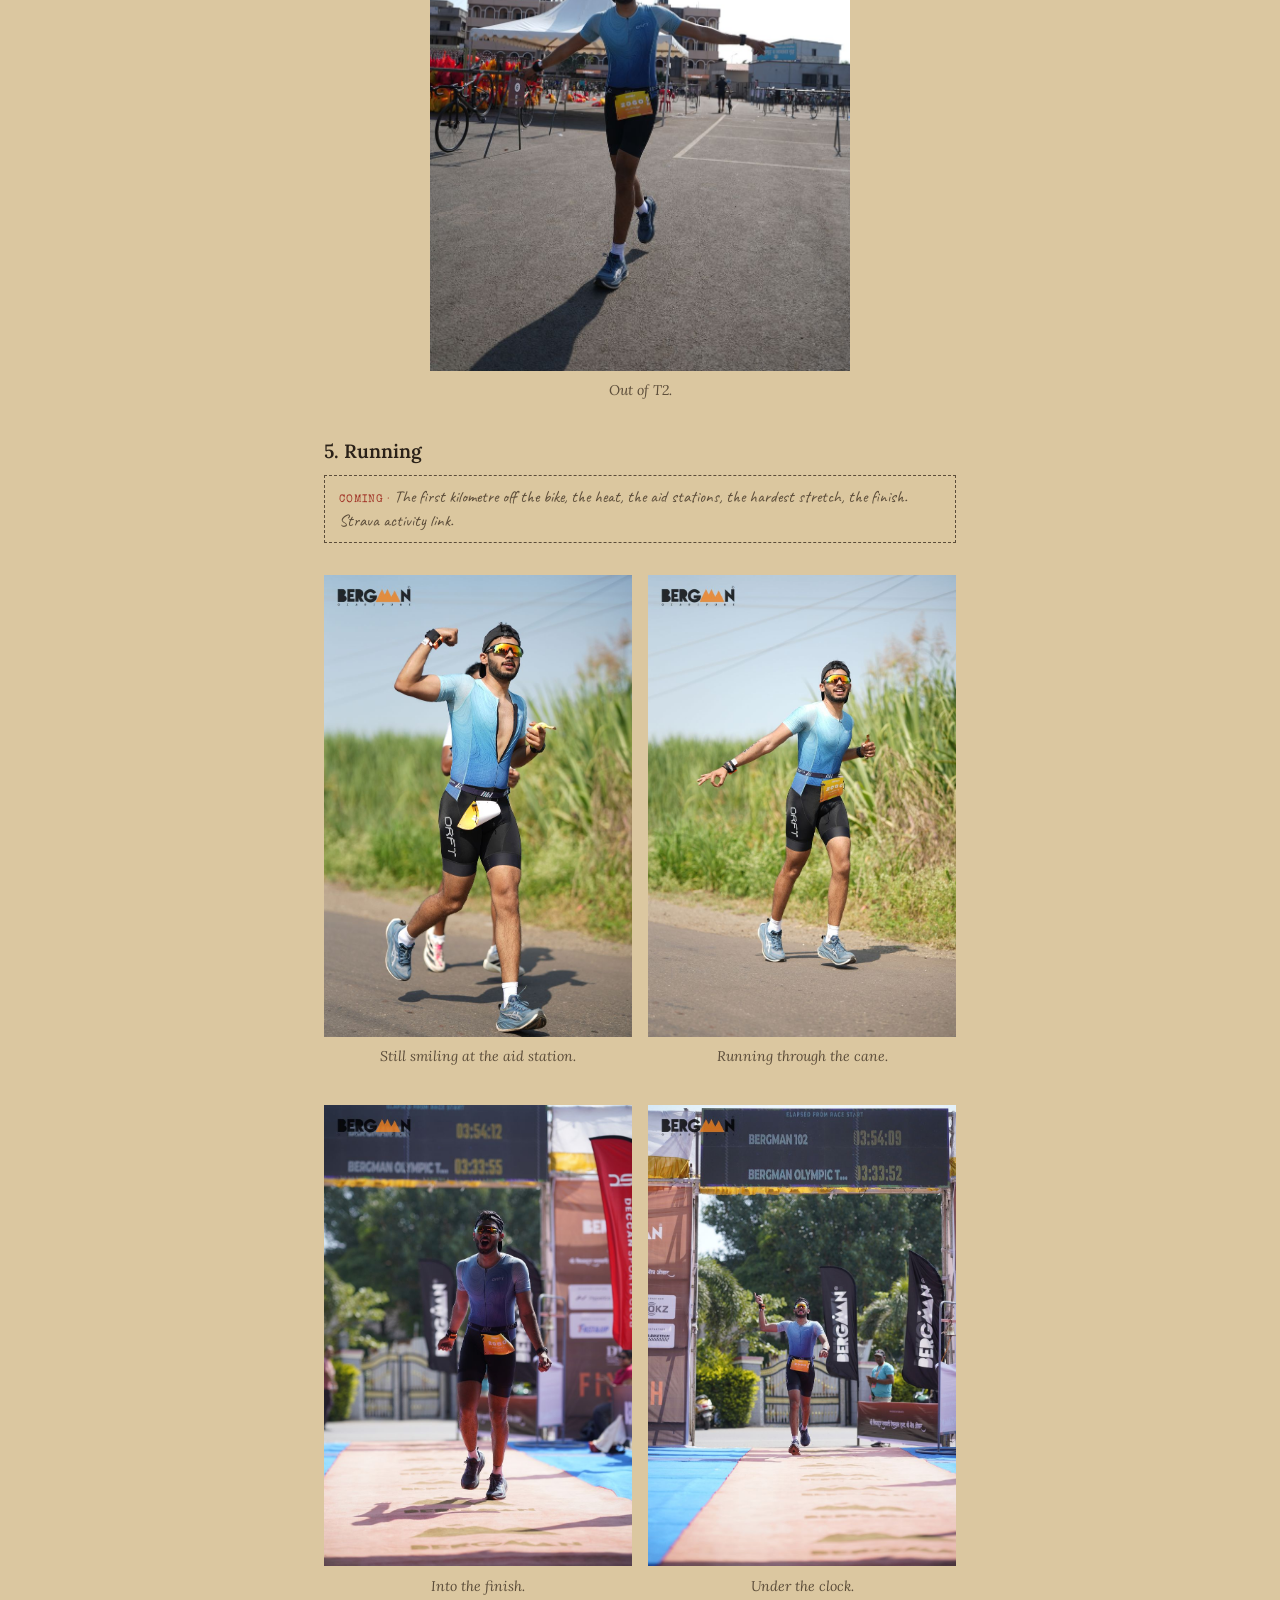
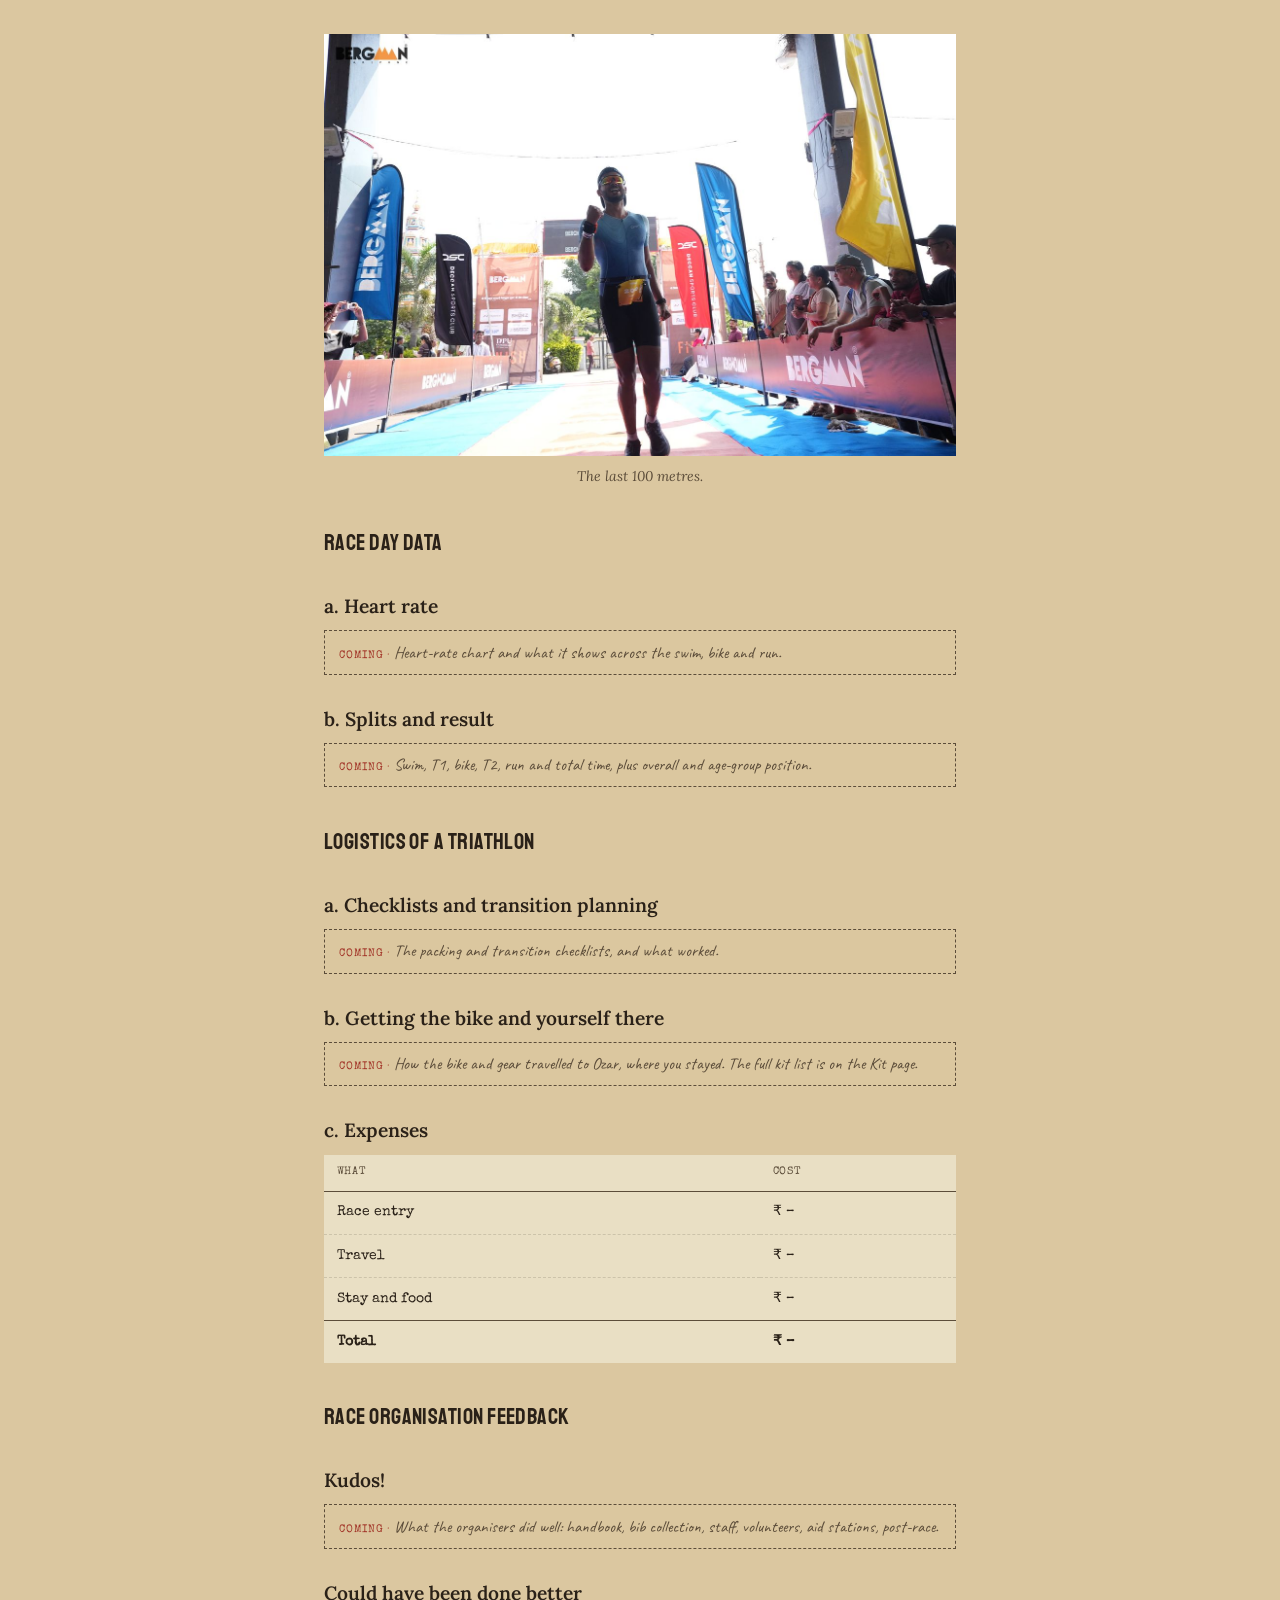
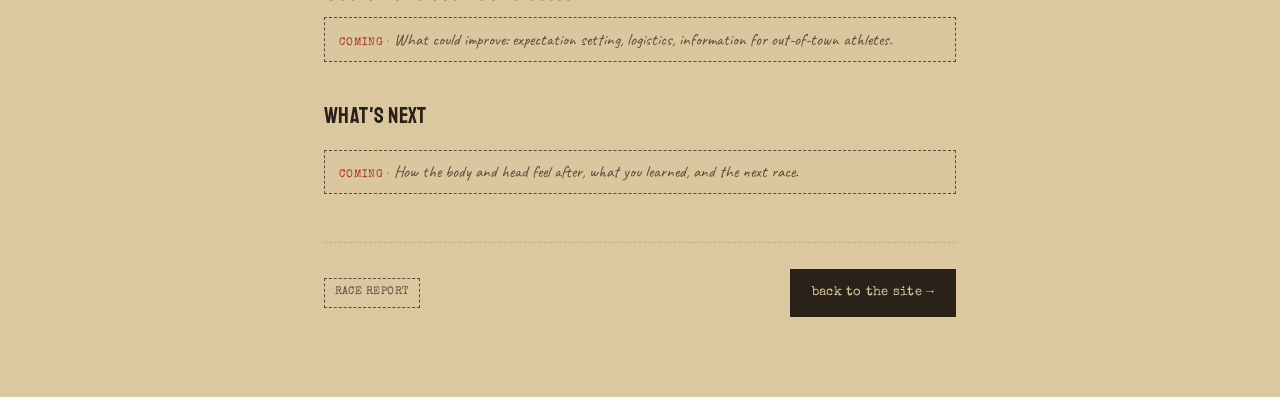
==== commit cd6cf882: "Race report: real packing list, packing and travelling story, updated checklist PDF Co-Authored-By: " ====
--- a/blog/triathlon-4-oct-2026.html
+++ b/blog/triathlon-4-oct-2026.html
@@ -173,21 +173,69 @@
       </p>
       <p>
         So I began by making a list and splitting it into categories: swimming,
-        cycling, running, nutrition, and everything else. Then I packed one
-        category at a time, starting with swimming:
-      </p>
-      <ul>
-        <li>Goggles</li>
-        <li>A swim cap</li>
-        <li>Two swim bags</li>
-      </ul>
-      <p>That was it for swimming.</p>
-      <p class="tbd">Packing the other categories: cycling, running, nutrition and everything else.</p>
+        cycling, running and nutrition. Then I packed one category at a time,
+        starting with swimming. This is the whole list:
+      </p>
+      <h4 class="with-icon"><svg class="h-icon" viewBox="0 0 24 24" aria-hidden="true"><path d="M2 8c2.5-2 4.5-2 7 0s4.5 2 7 0 4.5-2 6 0" /><path d="M2 15c2.5-2 4.5-2 7 0s4.5 2 7 0 4.5-2 6 0" /></svg>Swim</h4>
+      <ul class="checklist">
+        <li class="done">Cap</li>
+        <li class="done">Goggles</li>
+        <li class="done">Swimming pants</li>
+        <li class="done">Tow float</li>
+        <li class="done">2 towels (small and big)</li>
+        <li class="done">Vaseline</li>
+        <li class="done">Tri suit</li>
+        <li class="done">Flip flops</li>
+      </ul>
+      <h4 class="with-icon"><svg class="h-icon" viewBox="0 0 24 24" aria-hidden="true"><circle cx="5.5" cy="16" r="3.5" /><circle cx="18.5" cy="16" r="3.5" /><path d="M5.5 16l4-8h5l4 8M9.5 8h-2M14.5 8l-3 8" /></svg>Cycling</h4>
+      <ul class="checklist">
+        <li class="done">Bike</li>
+        <li class="done">Helmet</li>
+        <li class="done">Sunglasses</li>
+        <li class="done">Bandana</li>
+        <li class="done">Socks</li>
+        <li class="done">Cycling shoes</li>
+        <li class="done">Cycling shorts (for the shakeout)</li>
+        <li class="done">2 bike bottles</li>
+        <li class="done">Extra bottle cage</li>
+        <li class="done">2 spare tubes</li>
+        <li class="done">Pump</li>
+        <li class="done">Gloves</li>
+        <li>Tyre lever</li>
+        <li>Multi tool</li>
+        <li class="done">Bike lock</li>
+      </ul>
+      <h4 class="with-icon"><svg class="h-icon" viewBox="0 0 24 24" aria-hidden="true"><circle cx="14" cy="4.5" r="2" /><path d="M13 8.5l-3 4 4 2.5 1 5M10 12.5l-3.5 1M14 8.5l3 3 3-.5" /></svg>Running</h4>
+      <ul class="checklist">
+        <li class="done">Cap</li>
+        <li class="done">Shoes</li>
+        <li class="done">Socks</li>
+        <li class="done">Watch</li>
+      </ul>
+      <h4 class="with-icon"><svg class="h-icon" viewBox="0 0 24 24" aria-hidden="true"><path d="M12 3c3 4 6 7 6 11a6 6 0 0 1-12 0c0-4 3-7 6-11z" /></svg>Nutrition</h4>
+      <ul class="checklist">
+        <li class="done">Gels</li>
+        <li class="done">Electrolytes</li>
+        <li class="done">Sports drinks</li>
+        <li class="done">Energy bars</li>
+        <li class="done">Fruits</li>
+        <li class="done">Pre-race breakfast</li>
+      </ul>
+      <p>
+        I did not want to leave anything for the last moment, so I packed
+        everything, from the energy drinks and energy bars to all the nutrition.
+        I stuffed in all of it.
+      </p>
       <a class="download" href="../assets/downloads/triathlon-packing-checklist.pdf" download>
         Download the packing checklist (PDF)
       </a>
       <h3 id="travel">Travelling</h3>
-      <p class="tbd">Getting to Ozar: how you travelled, how the bike and kit got there, where you stayed.</p>
+      <p>
+        I took the wheels off the bicycle and loaded the bike and everything
+        else into the car, and then I left for the venue. I do not have a car of
+        my own, so I rented one.
+      </p>
+      <p class="tbd">The drive to Ozar, and where you stayed.</p>
       <h3 id="bib">Bib collection</h3>
       <p class="tbd">Collecting the bib and race kit, the expo, the briefing, bike check-in.</p>
       <h3 id="transition-bags">Transition bags</h3>
--- a/assets/css/blog.css
+++ b/assets/css/blog.css
@@ -367,3 +367,30 @@
 .post-body a.download:hover {
   transform: translateY(-2px);
 }
+
+/* read-only packing checklist */
+.post-body ul.checklist {
+  list-style: none;
+  padding-left: 0;
+}
+.post-body ul.checklist li {
+  display: flex;
+  align-items: baseline;
+  gap: 0.6rem;
+  margin-bottom: 0.25rem;
+}
+.post-body ul.checklist li::before {
+  content: "";
+  flex: none;
+  width: 0.8rem;
+  height: 0.8rem;
+  border: 1.5px solid var(--ink);
+  background: #fff;
+  position: relative;
+  top: 0.1rem;
+}
+.post-body ul.checklist li.done::before {
+  background: var(--route);
+  border-color: var(--route);
+  box-shadow: inset 0 0 0 2px #fff;
+}
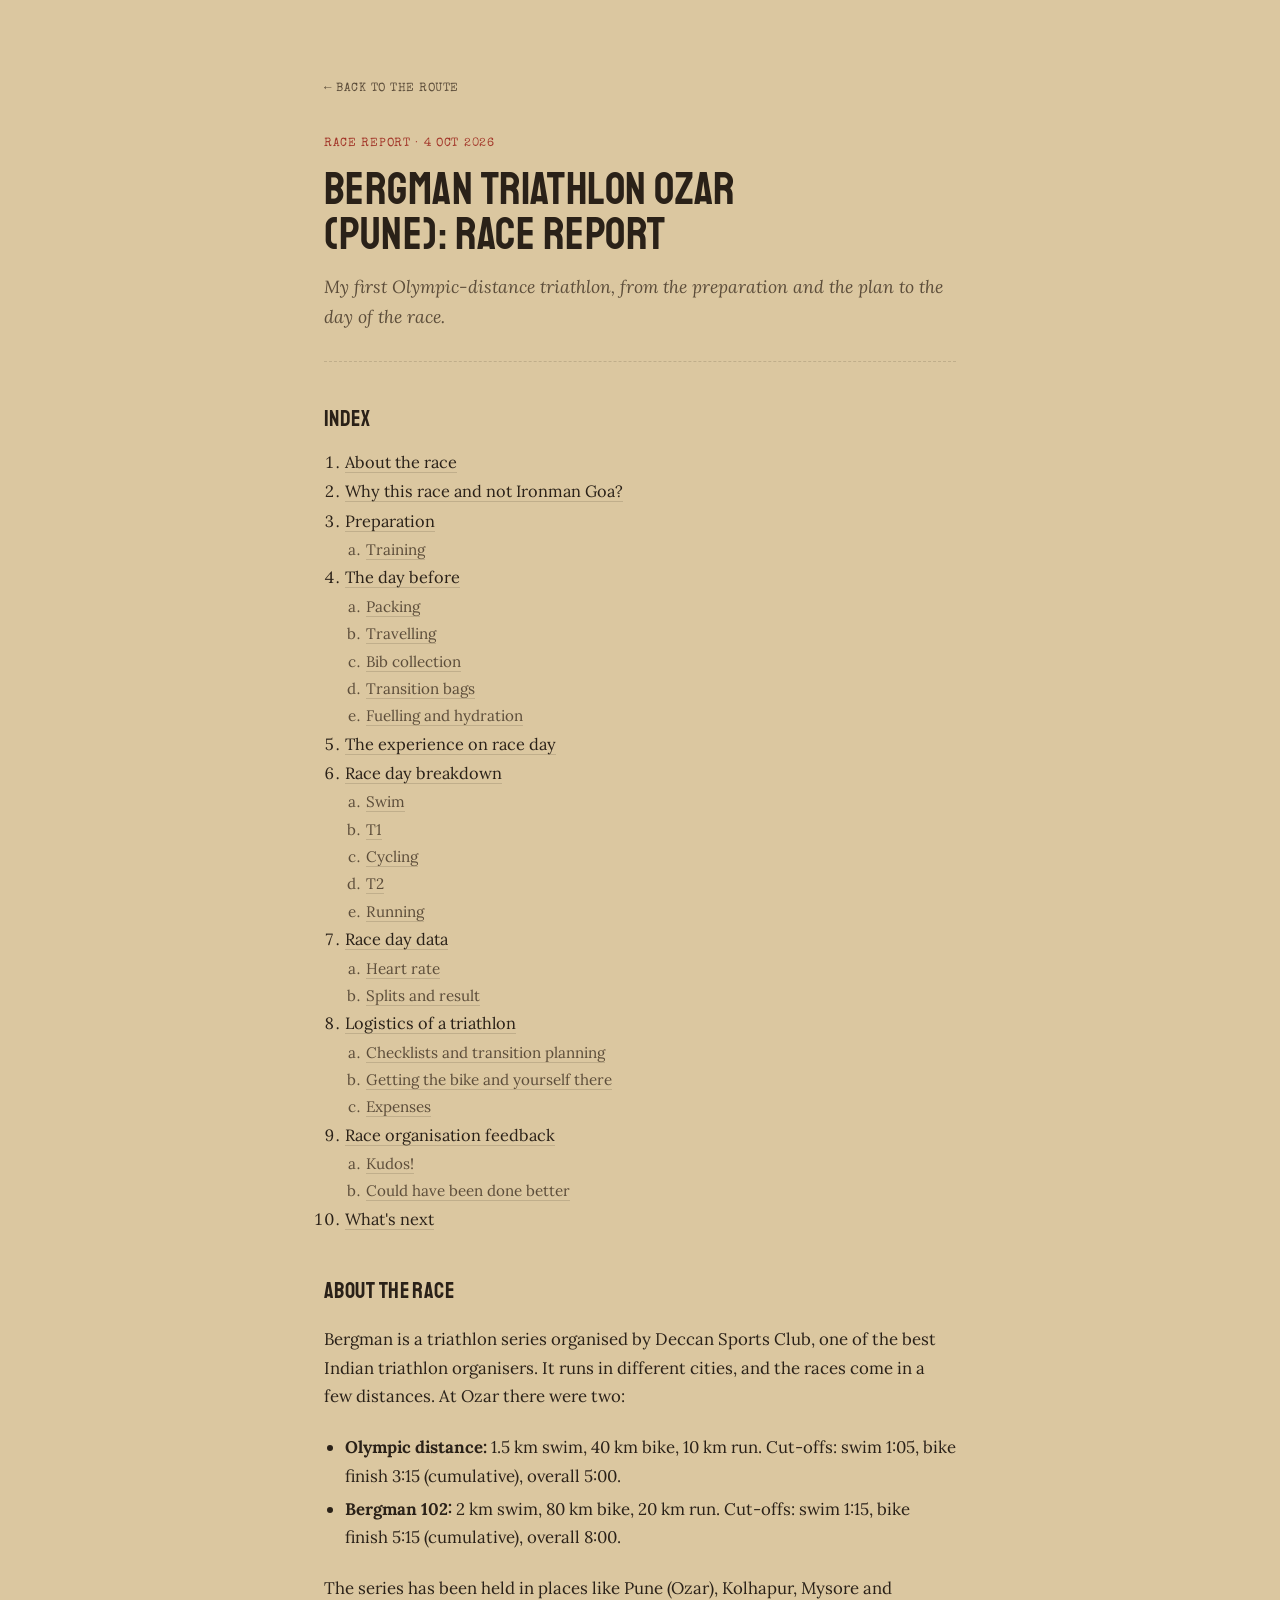
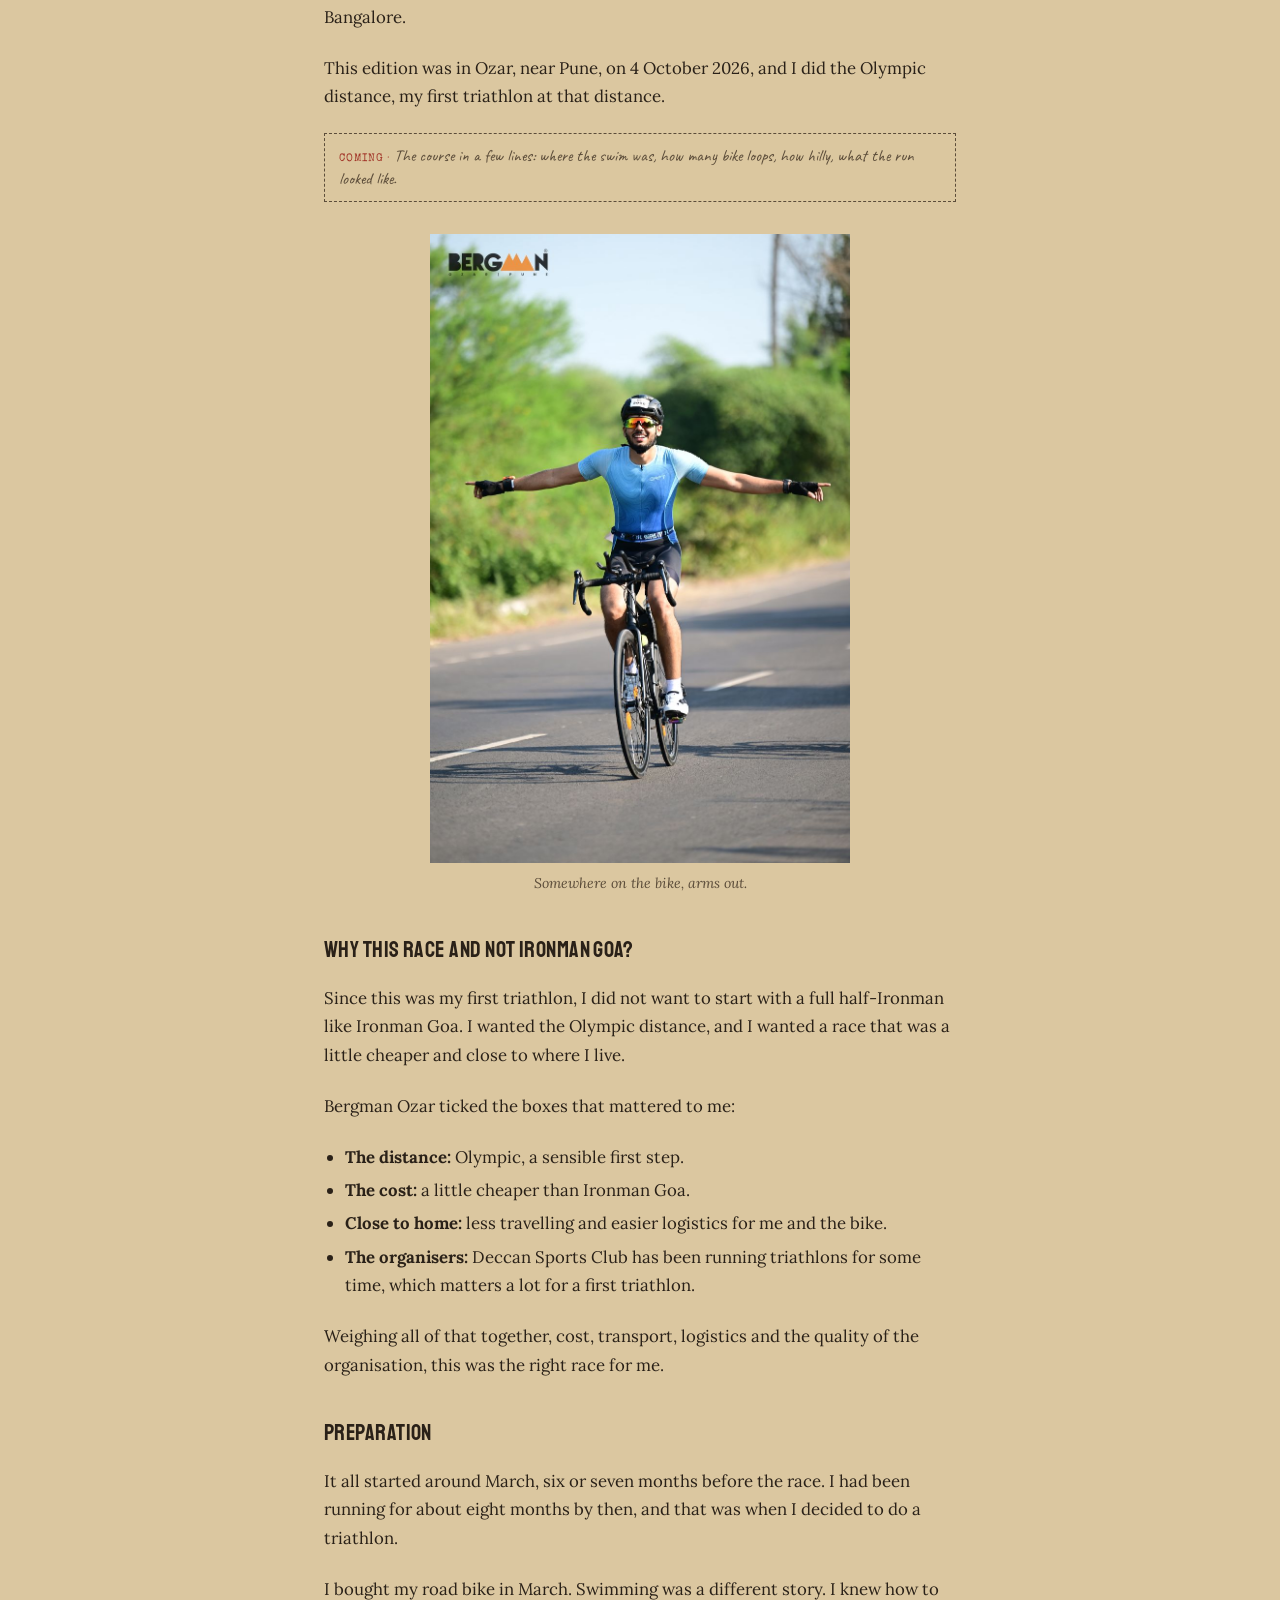
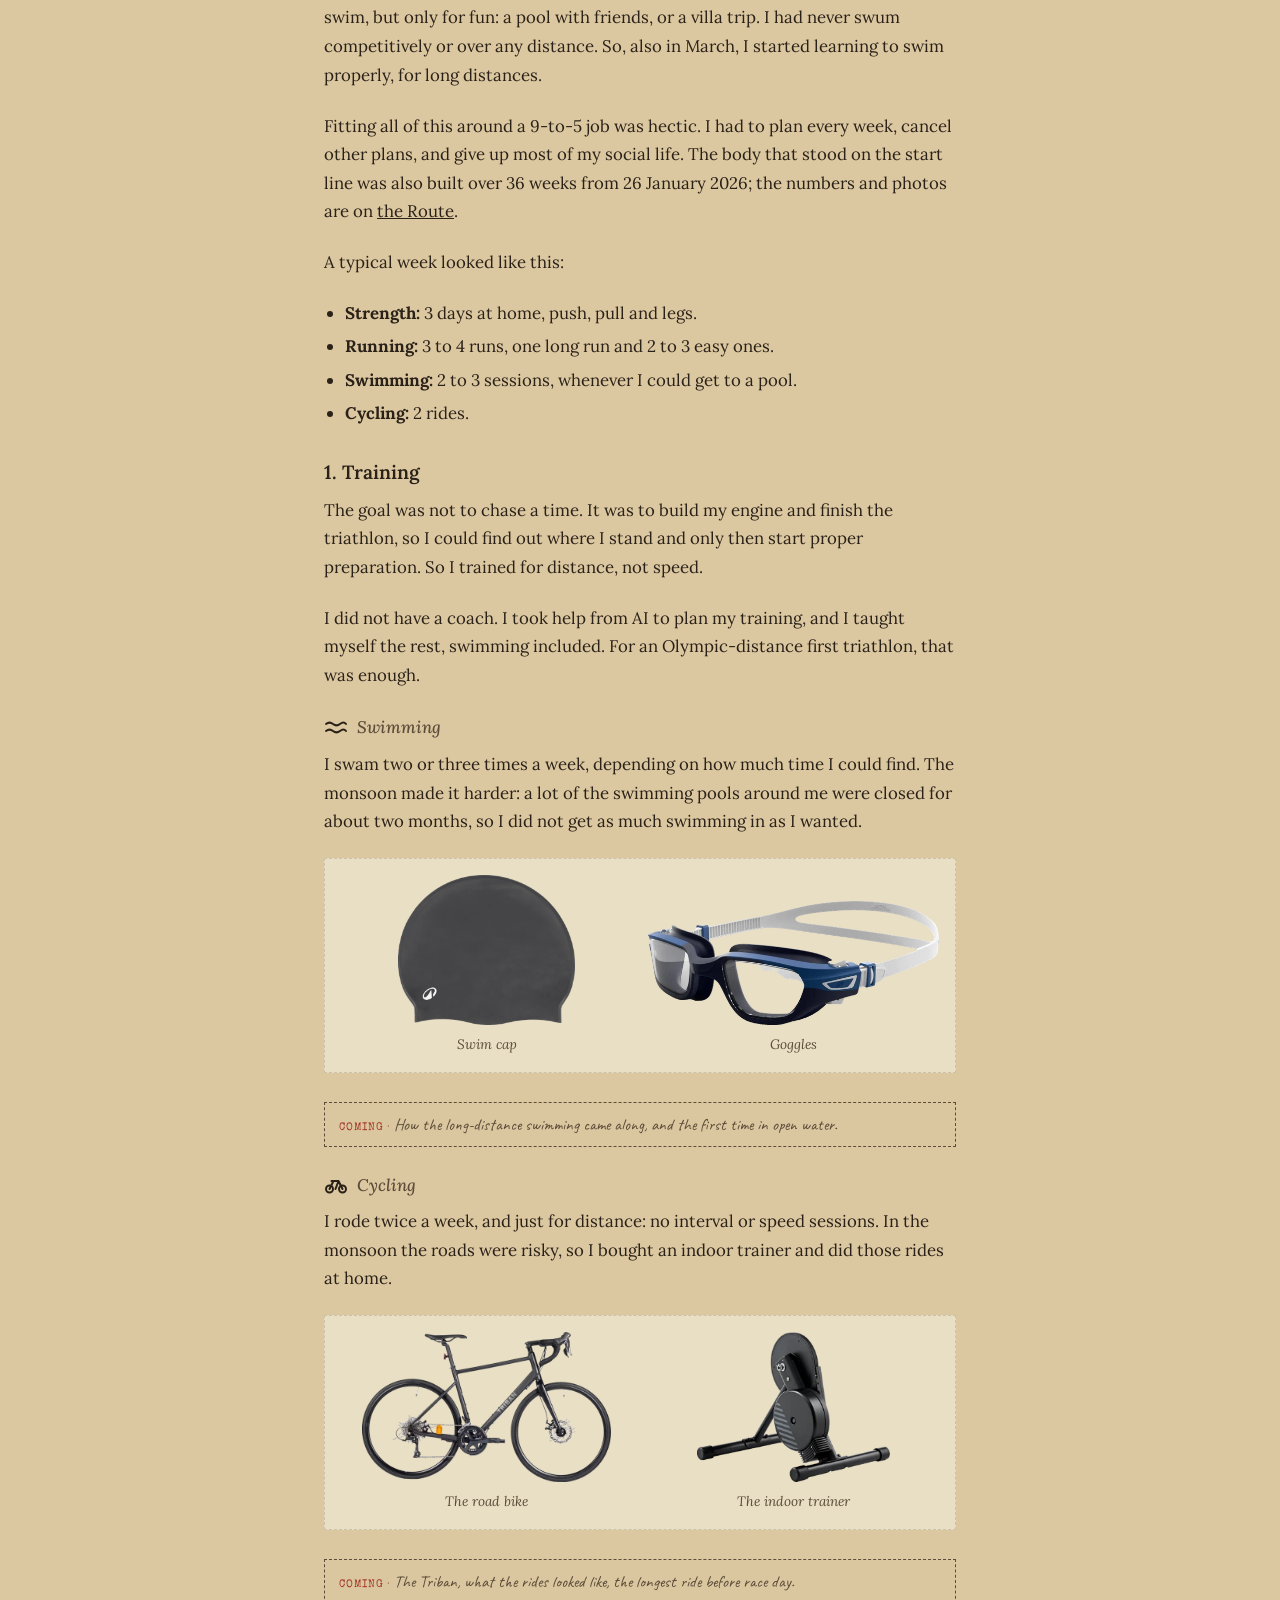
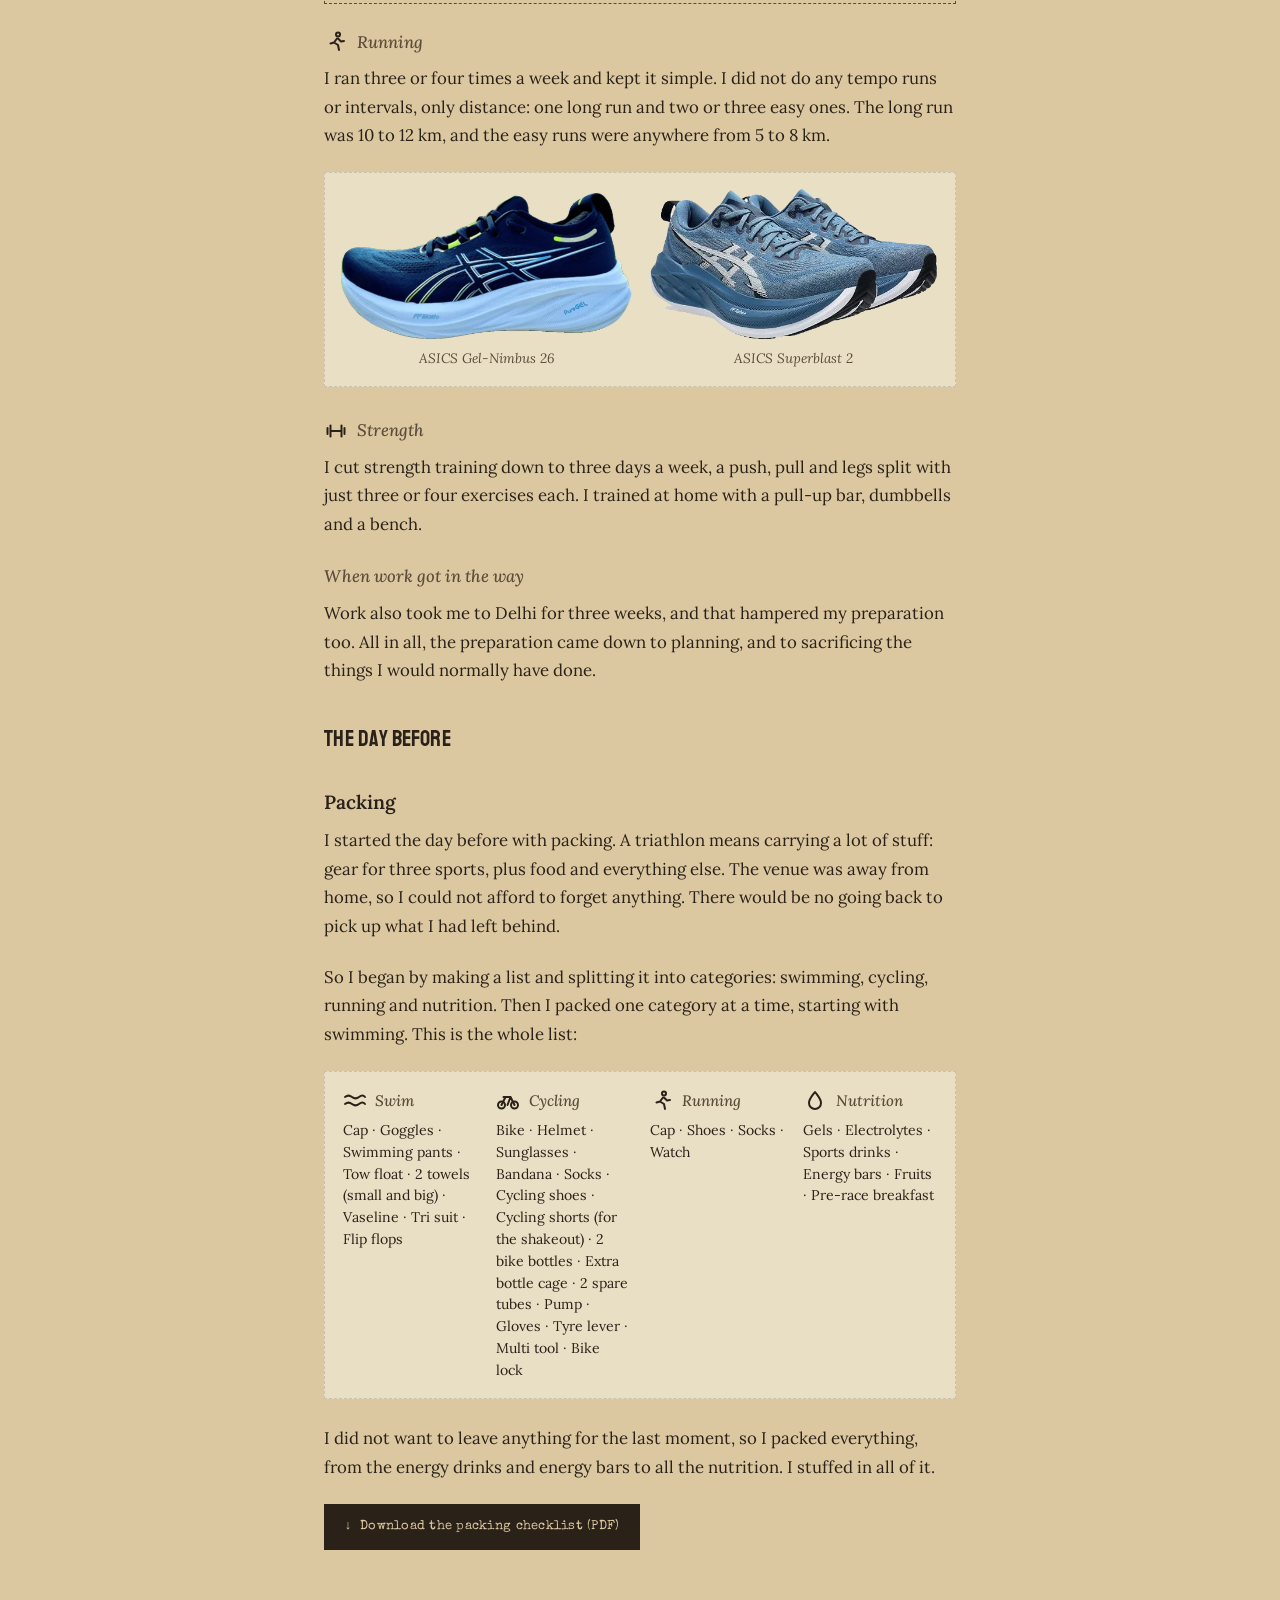
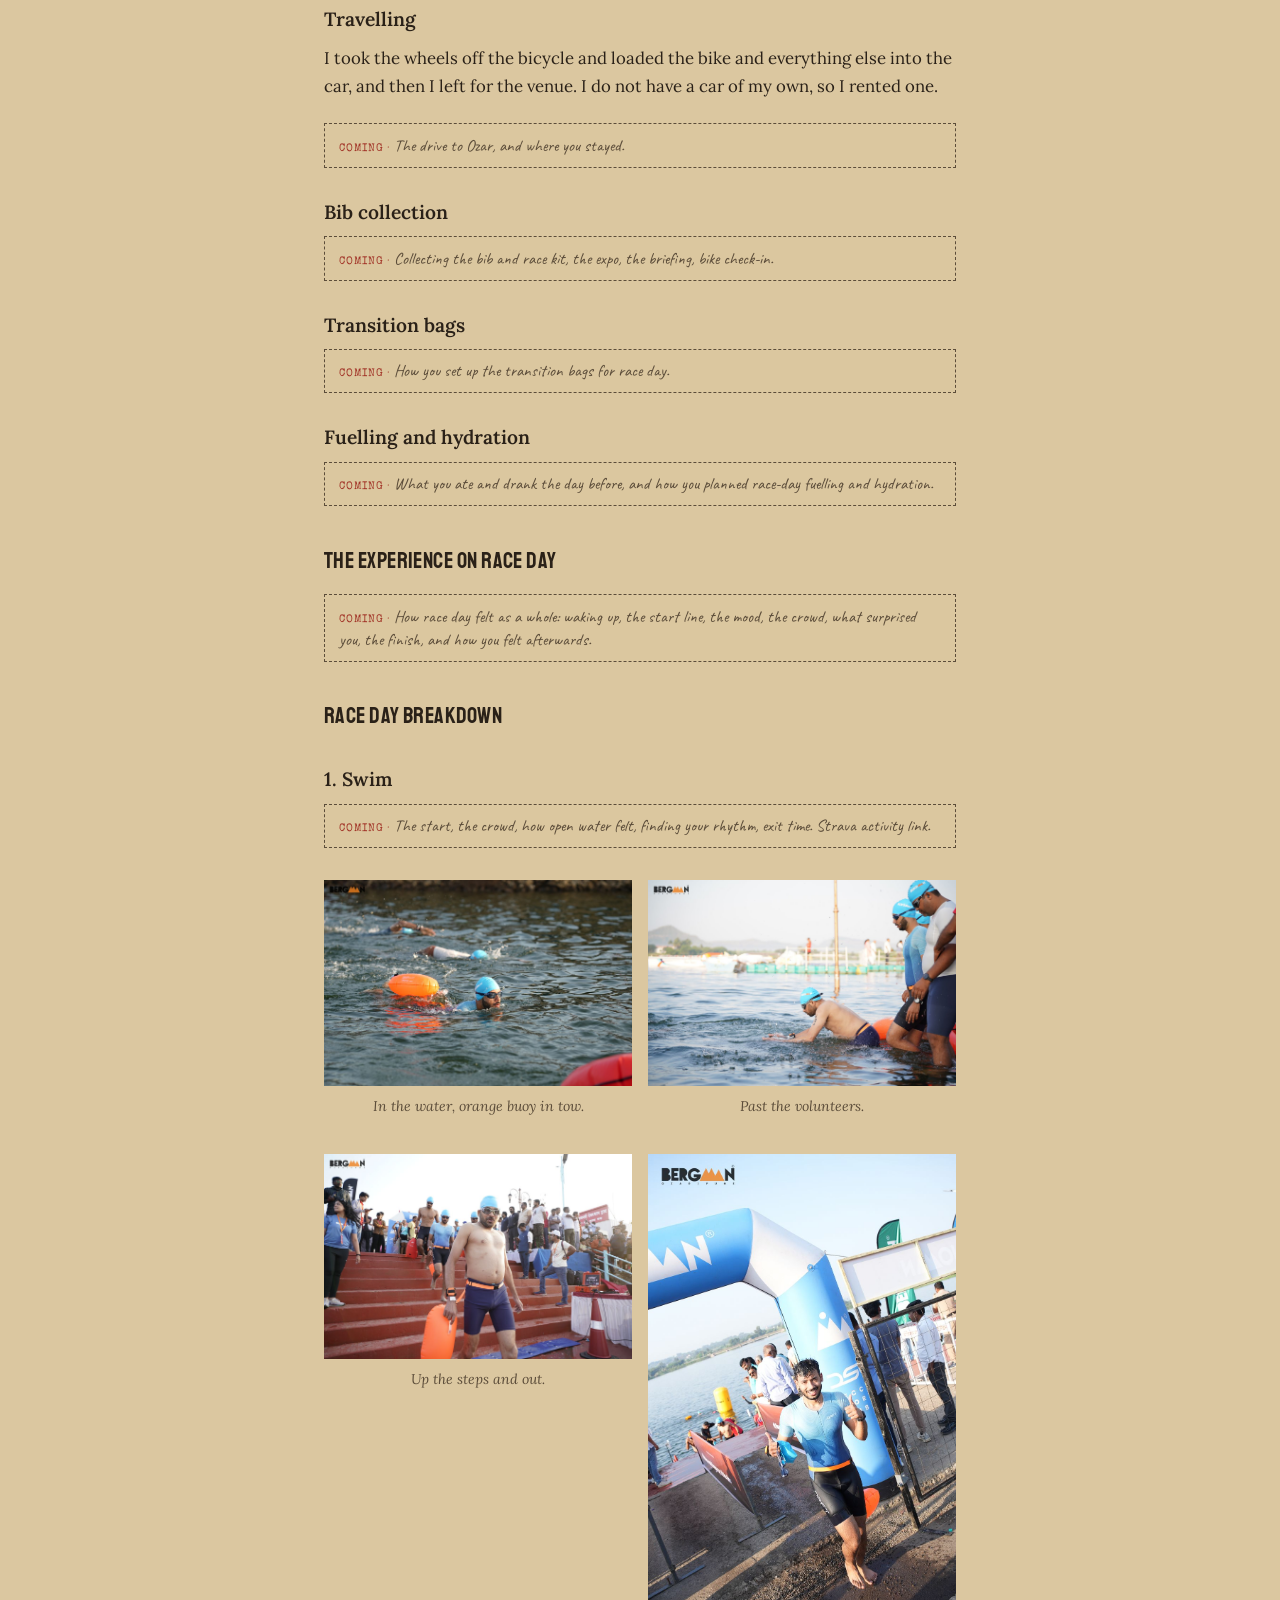
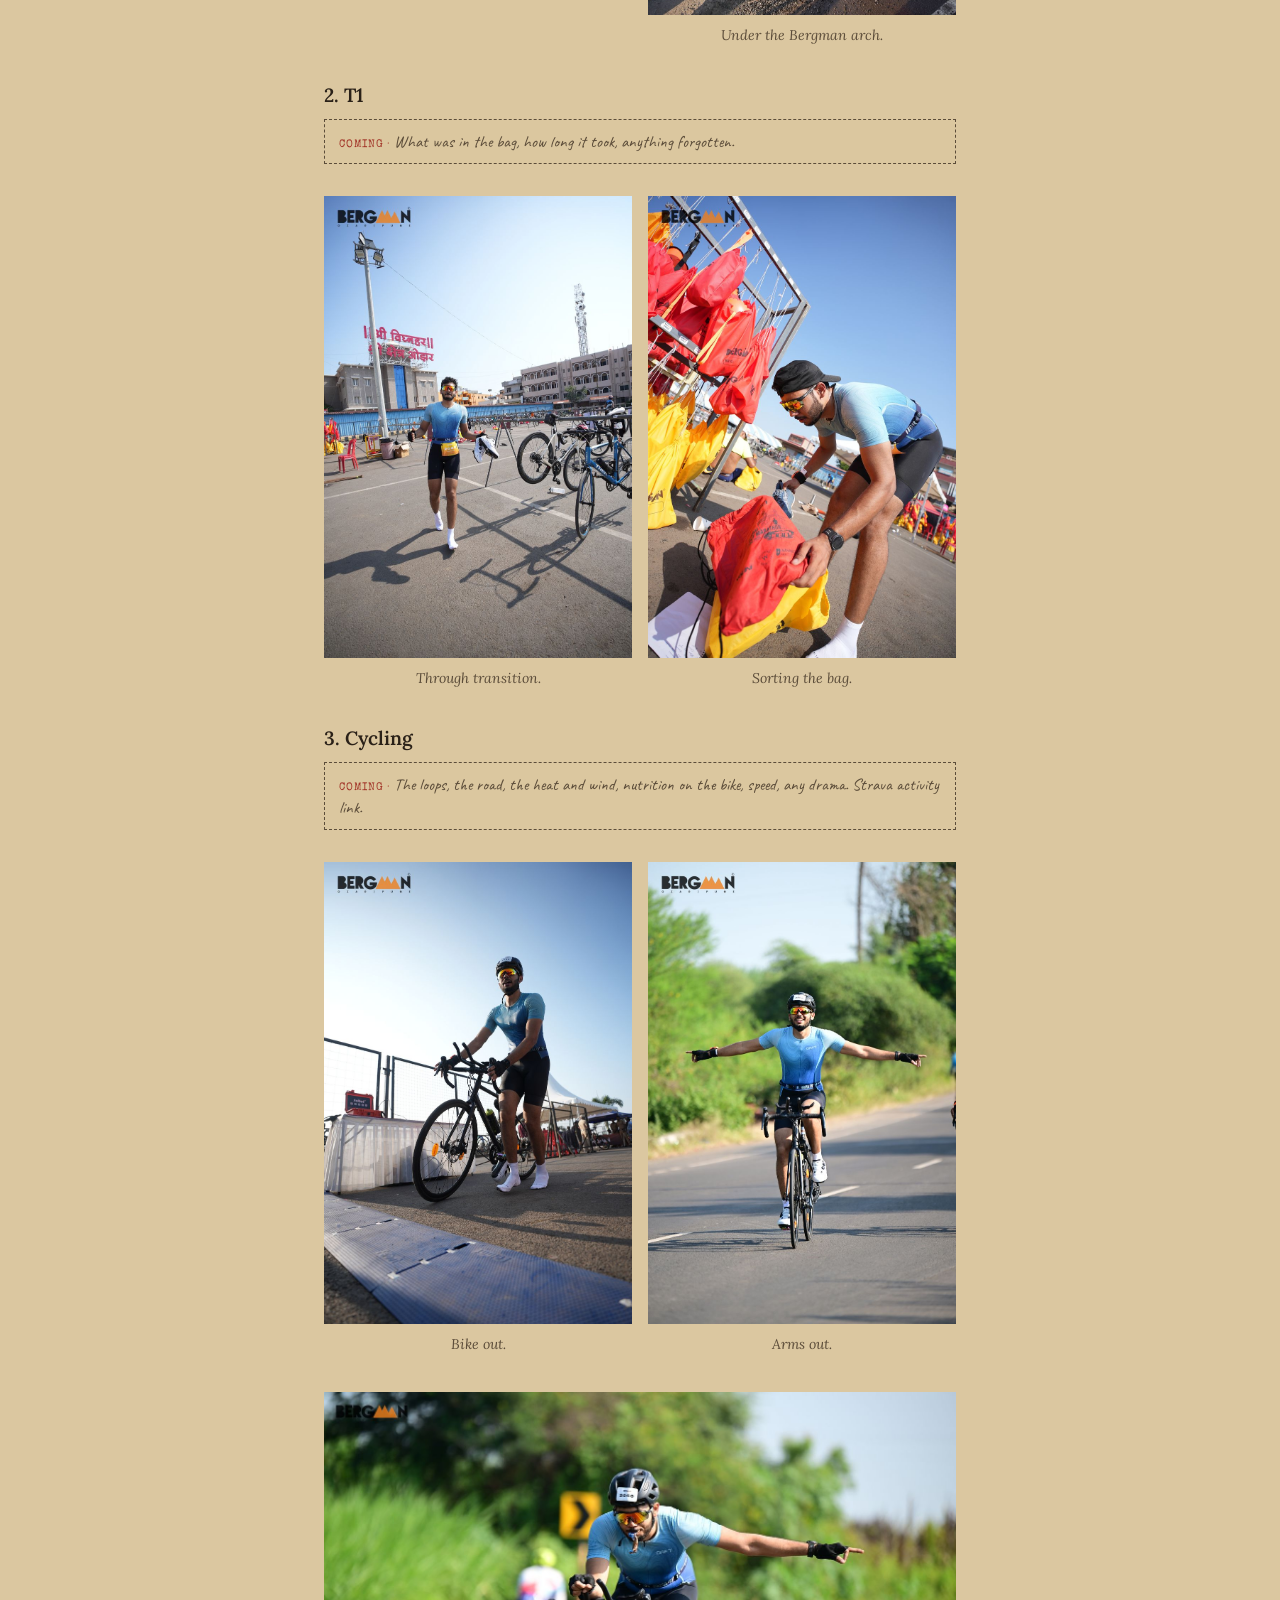
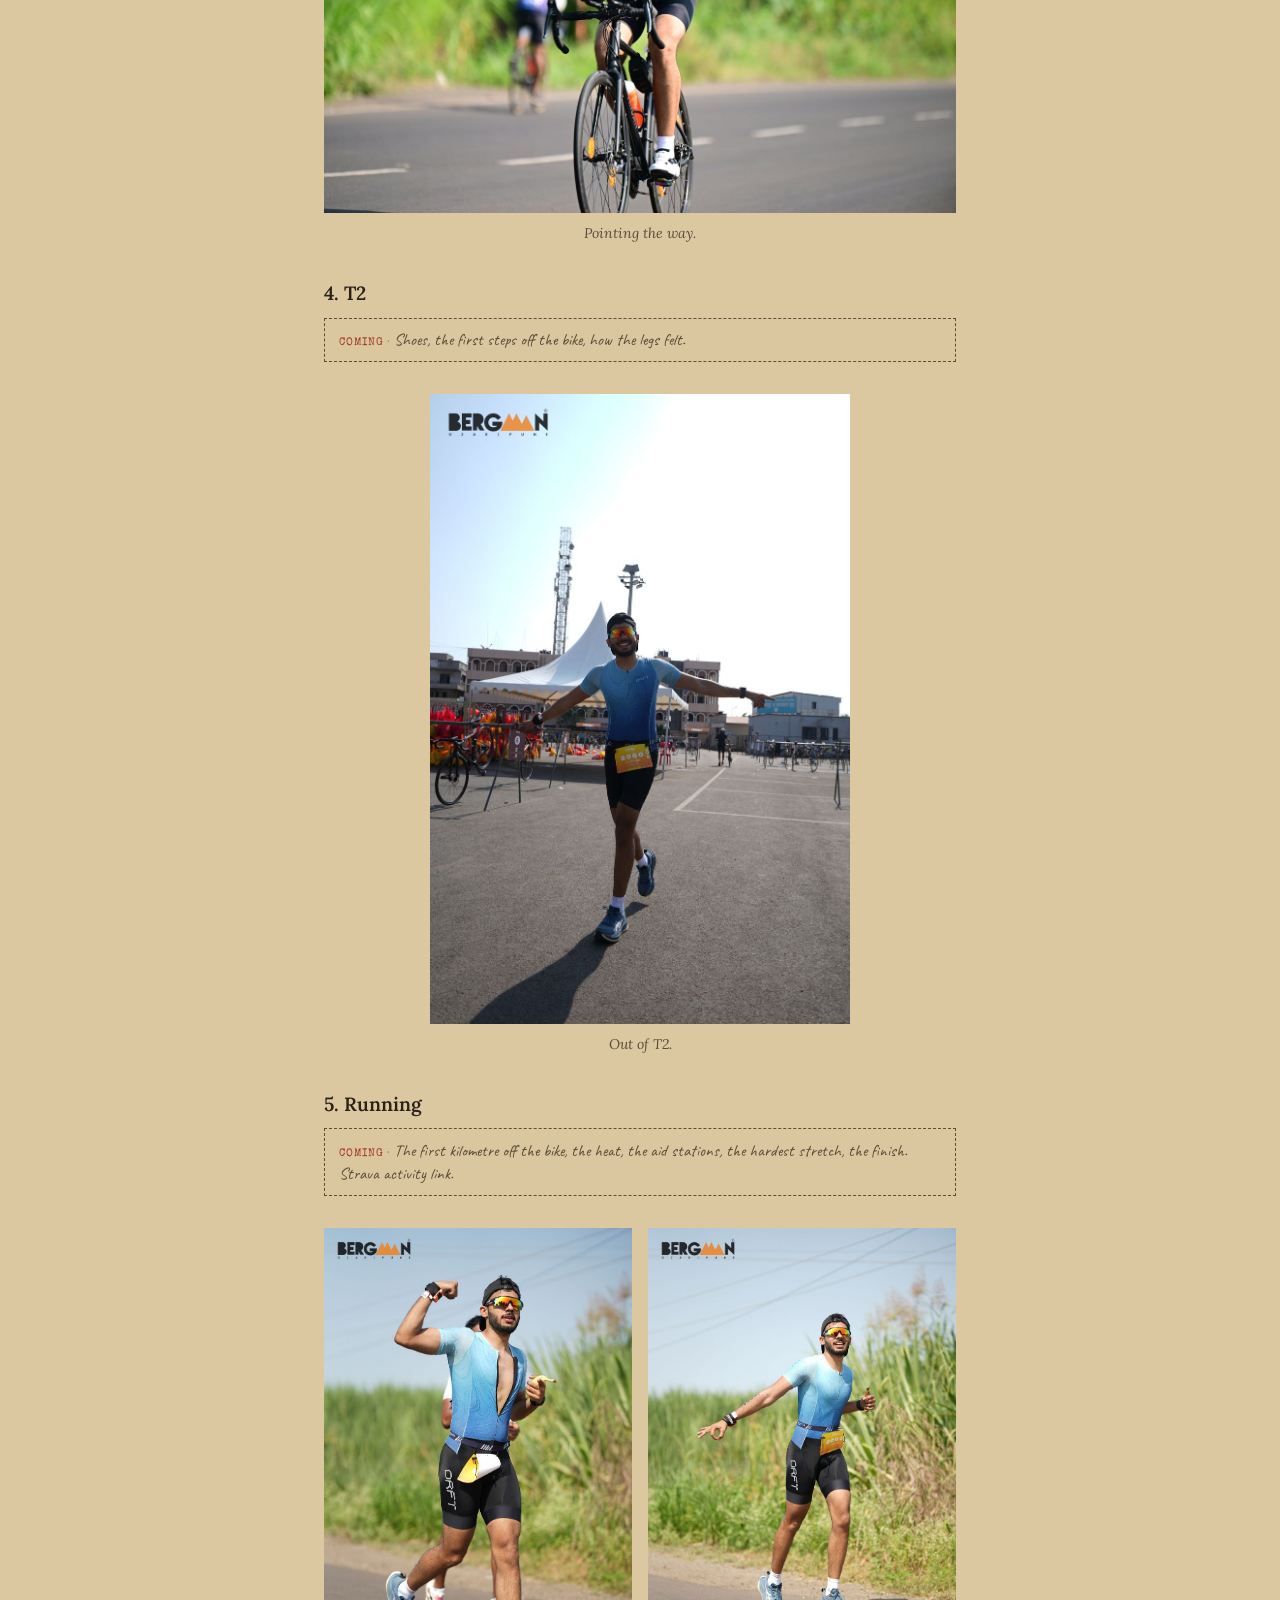
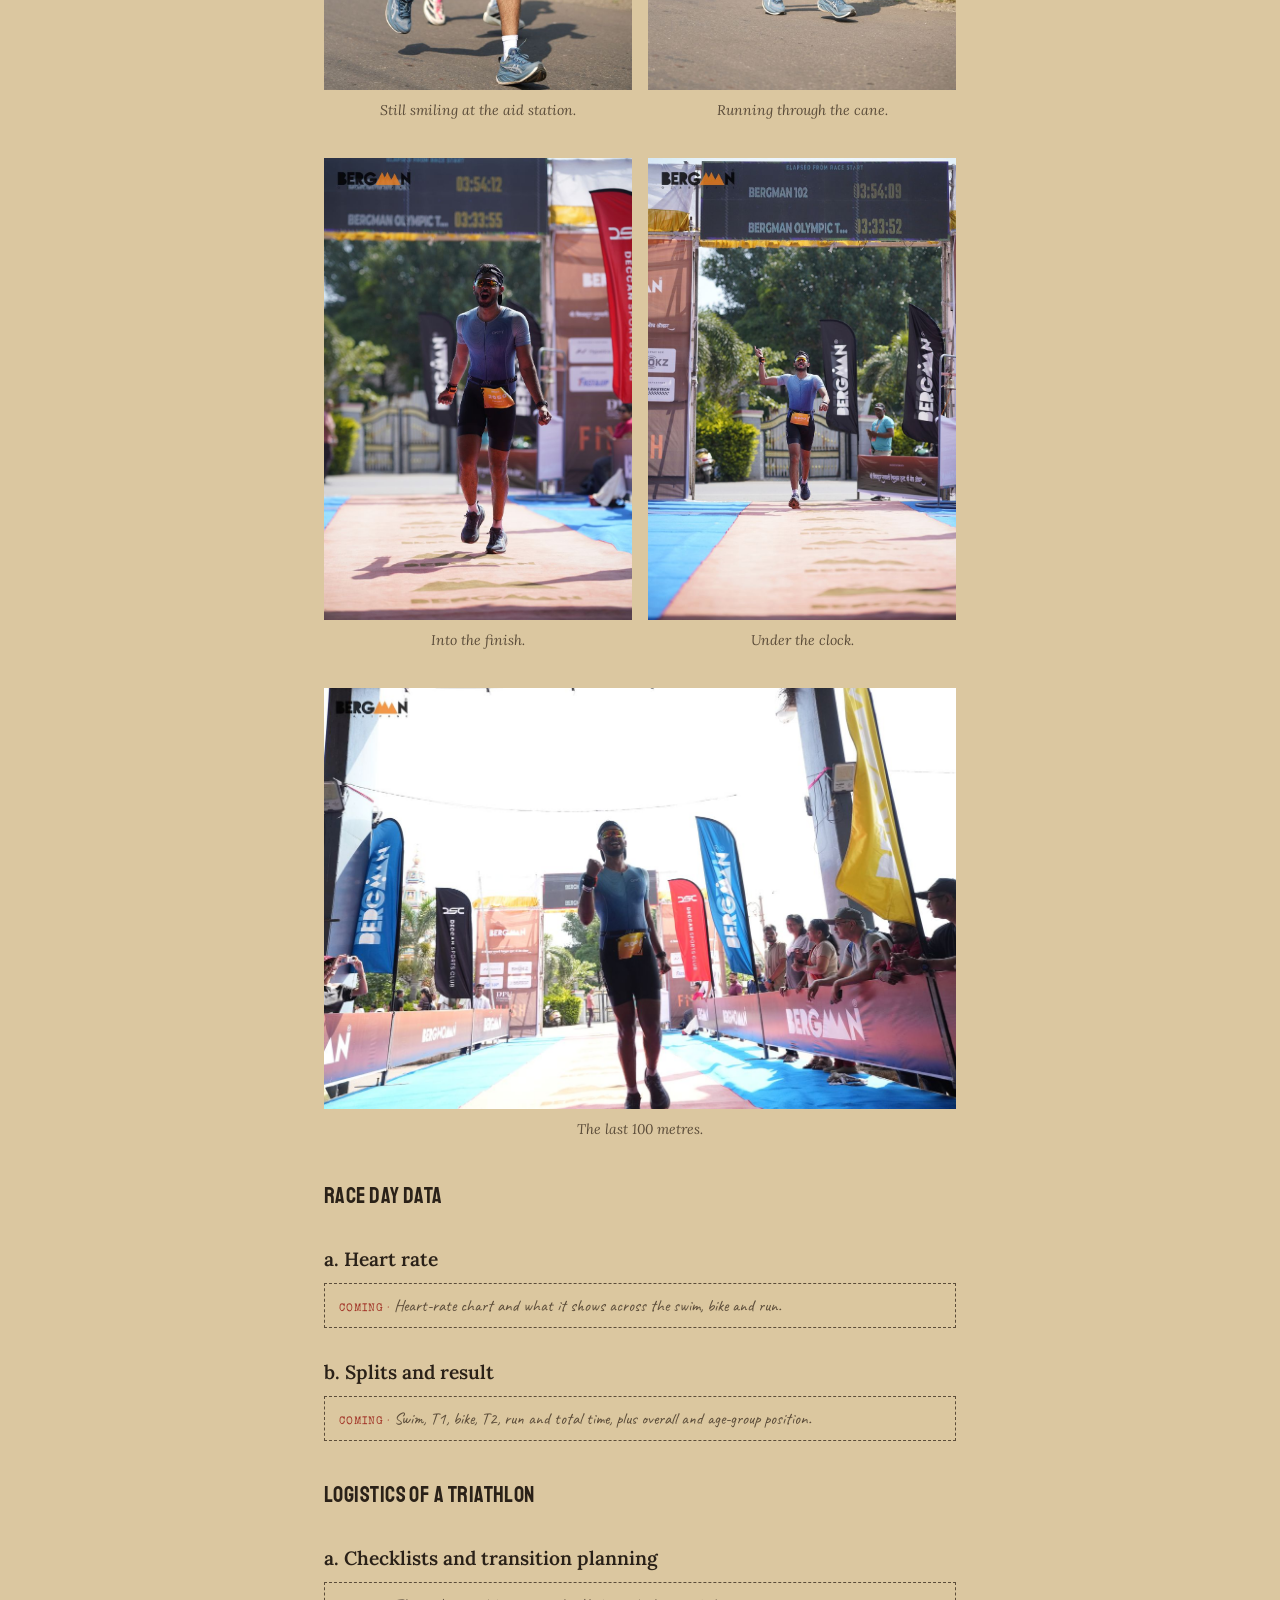
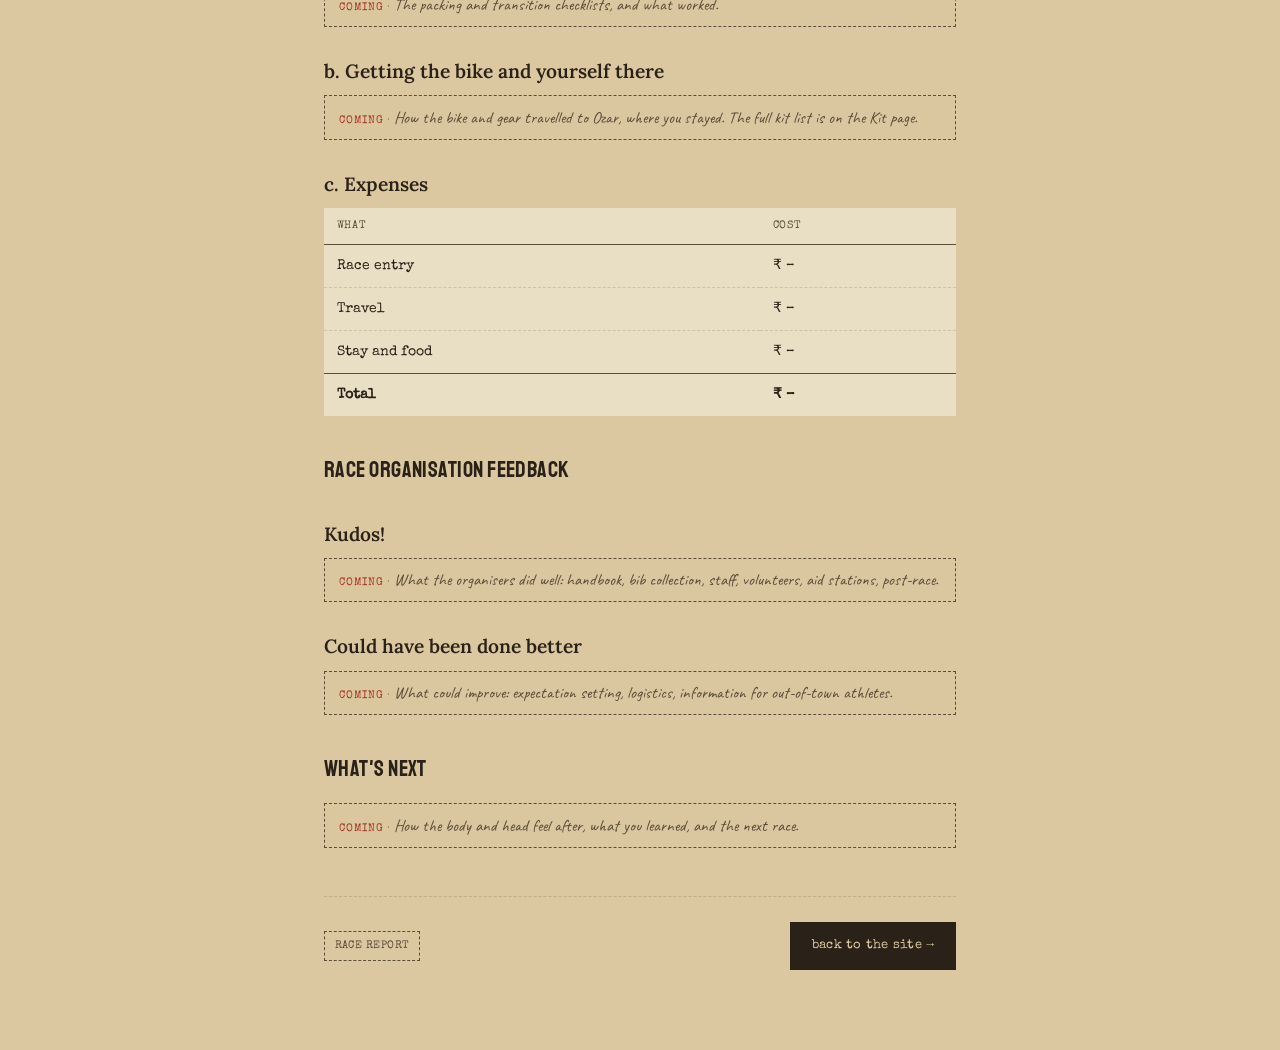
==== commit 6f7488e1: "Race report: compact side-by-side packing summary Co-Authored-By: Claude Sonnet 5.5 <noreply@anthrop" ====
--- a/blog/triathlon-4-oct-2026.html
+++ b/blog/triathlon-4-oct-2026.html
@@ -176,51 +176,24 @@
         cycling, running and nutrition. Then I packed one category at a time,
         starting with swimming. This is the whole list:
       </p>
-      <h4 class="with-icon"><svg class="h-icon" viewBox="0 0 24 24" aria-hidden="true"><path d="M2 8c2.5-2 4.5-2 7 0s4.5 2 7 0 4.5-2 6 0" /><path d="M2 15c2.5-2 4.5-2 7 0s4.5 2 7 0 4.5-2 6 0" /></svg>Swim</h4>
-      <ul class="checklist">
-        <li class="done">Cap</li>
-        <li class="done">Goggles</li>
-        <li class="done">Swimming pants</li>
-        <li class="done">Tow float</li>
-        <li class="done">2 towels (small and big)</li>
-        <li class="done">Vaseline</li>
-        <li class="done">Tri suit</li>
-        <li class="done">Flip flops</li>
-      </ul>
-      <h4 class="with-icon"><svg class="h-icon" viewBox="0 0 24 24" aria-hidden="true"><circle cx="5.5" cy="16" r="3.5" /><circle cx="18.5" cy="16" r="3.5" /><path d="M5.5 16l4-8h5l4 8M9.5 8h-2M14.5 8l-3 8" /></svg>Cycling</h4>
-      <ul class="checklist">
-        <li class="done">Bike</li>
-        <li class="done">Helmet</li>
-        <li class="done">Sunglasses</li>
-        <li class="done">Bandana</li>
-        <li class="done">Socks</li>
-        <li class="done">Cycling shoes</li>
-        <li class="done">Cycling shorts (for the shakeout)</li>
-        <li class="done">2 bike bottles</li>
-        <li class="done">Extra bottle cage</li>
-        <li class="done">2 spare tubes</li>
-        <li class="done">Pump</li>
-        <li class="done">Gloves</li>
-        <li>Tyre lever</li>
-        <li>Multi tool</li>
-        <li class="done">Bike lock</li>
-      </ul>
-      <h4 class="with-icon"><svg class="h-icon" viewBox="0 0 24 24" aria-hidden="true"><circle cx="14" cy="4.5" r="2" /><path d="M13 8.5l-3 4 4 2.5 1 5M10 12.5l-3.5 1M14 8.5l3 3 3-.5" /></svg>Running</h4>
-      <ul class="checklist">
-        <li class="done">Cap</li>
-        <li class="done">Shoes</li>
-        <li class="done">Socks</li>
-        <li class="done">Watch</li>
-      </ul>
-      <h4 class="with-icon"><svg class="h-icon" viewBox="0 0 24 24" aria-hidden="true"><path d="M12 3c3 4 6 7 6 11a6 6 0 0 1-12 0c0-4 3-7 6-11z" /></svg>Nutrition</h4>
-      <ul class="checklist">
-        <li class="done">Gels</li>
-        <li class="done">Electrolytes</li>
-        <li class="done">Sports drinks</li>
-        <li class="done">Energy bars</li>
-        <li class="done">Fruits</li>
-        <li class="done">Pre-race breakfast</li>
-      </ul>
+      <div class="pack-grid">
+        <div class="pack-col">
+          <h4 class="with-icon"><svg class="h-icon" viewBox="0 0 24 24" aria-hidden="true"><path d="M2 8c2.5-2 4.5-2 7 0s4.5 2 7 0 4.5-2 6 0" /><path d="M2 15c2.5-2 4.5-2 7 0s4.5 2 7 0 4.5-2 6 0" /></svg>Swim</h4>
+          <p>Cap &middot; Goggles &middot; Swimming pants &middot; Tow float &middot; 2 towels (small and big) &middot; Vaseline &middot; Tri suit &middot; Flip flops</p>
+        </div>
+        <div class="pack-col">
+          <h4 class="with-icon"><svg class="h-icon" viewBox="0 0 24 24" aria-hidden="true"><circle cx="5.5" cy="16" r="3.5" /><circle cx="18.5" cy="16" r="3.5" /><path d="M5.5 16l4-8h5l4 8M9.5 8h-2M14.5 8l-3 8" /></svg>Cycling</h4>
+          <p>Bike &middot; Helmet &middot; Sunglasses &middot; Bandana &middot; Socks &middot; Cycling shoes &middot; Cycling shorts (for the shakeout) &middot; 2 bike bottles &middot; Extra bottle cage &middot; 2 spare tubes &middot; Pump &middot; Gloves &middot; Tyre lever &middot; Multi tool &middot; Bike lock</p>
+        </div>
+        <div class="pack-col">
+          <h4 class="with-icon"><svg class="h-icon" viewBox="0 0 24 24" aria-hidden="true"><circle cx="14" cy="4.5" r="2" /><path d="M13 8.5l-3 4 4 2.5 1 5M10 12.5l-3.5 1M14 8.5l3 3 3-.5" /></svg>Running</h4>
+          <p>Cap &middot; Shoes &middot; Socks &middot; Watch</p>
+        </div>
+        <div class="pack-col">
+          <h4 class="with-icon"><svg class="h-icon" viewBox="0 0 24 24" aria-hidden="true"><path d="M12 3c3 4 6 7 6 11a6 6 0 0 1-12 0c0-4 3-7 6-11z" /></svg>Nutrition</h4>
+          <p>Gels &middot; Electrolytes &middot; Sports drinks &middot; Energy bars &middot; Fruits &middot; Pre-race breakfast</p>
+        </div>
+      </div>
       <p>
         I did not want to leave anything for the last moment, so I packed
         everything, from the energy drinks and energy bars to all the nutrition.
--- a/assets/css/blog.css
+++ b/assets/css/blog.css
@@ -394,3 +394,29 @@
   border-color: var(--route);
   box-shadow: inset 0 0 0 2px #fff;
 }
+
+/* compact packing summary: four categories side by side */
+.pack-grid {
+  display: grid;
+  grid-template-columns: repeat(4, minmax(0, 1fr));
+  gap: 1rem 1.2rem;
+  align-items: start;
+  margin: 0 0 1.6rem;
+  padding: 1rem 1.1rem;
+  background: var(--card-bg);
+  border: 1px dashed var(--divider);
+}
+.pack-col h4.with-icon {
+  margin: 0 0 0.4rem;
+  font-size: 0.95rem;
+}
+.post-body .pack-col p {
+  margin: 0;
+  font-size: 0.88rem;
+  line-height: 1.55;
+}
+@media (max-width: 760px) {
+  .pack-grid {
+    grid-template-columns: repeat(2, minmax(0, 1fr));
+  }
+}
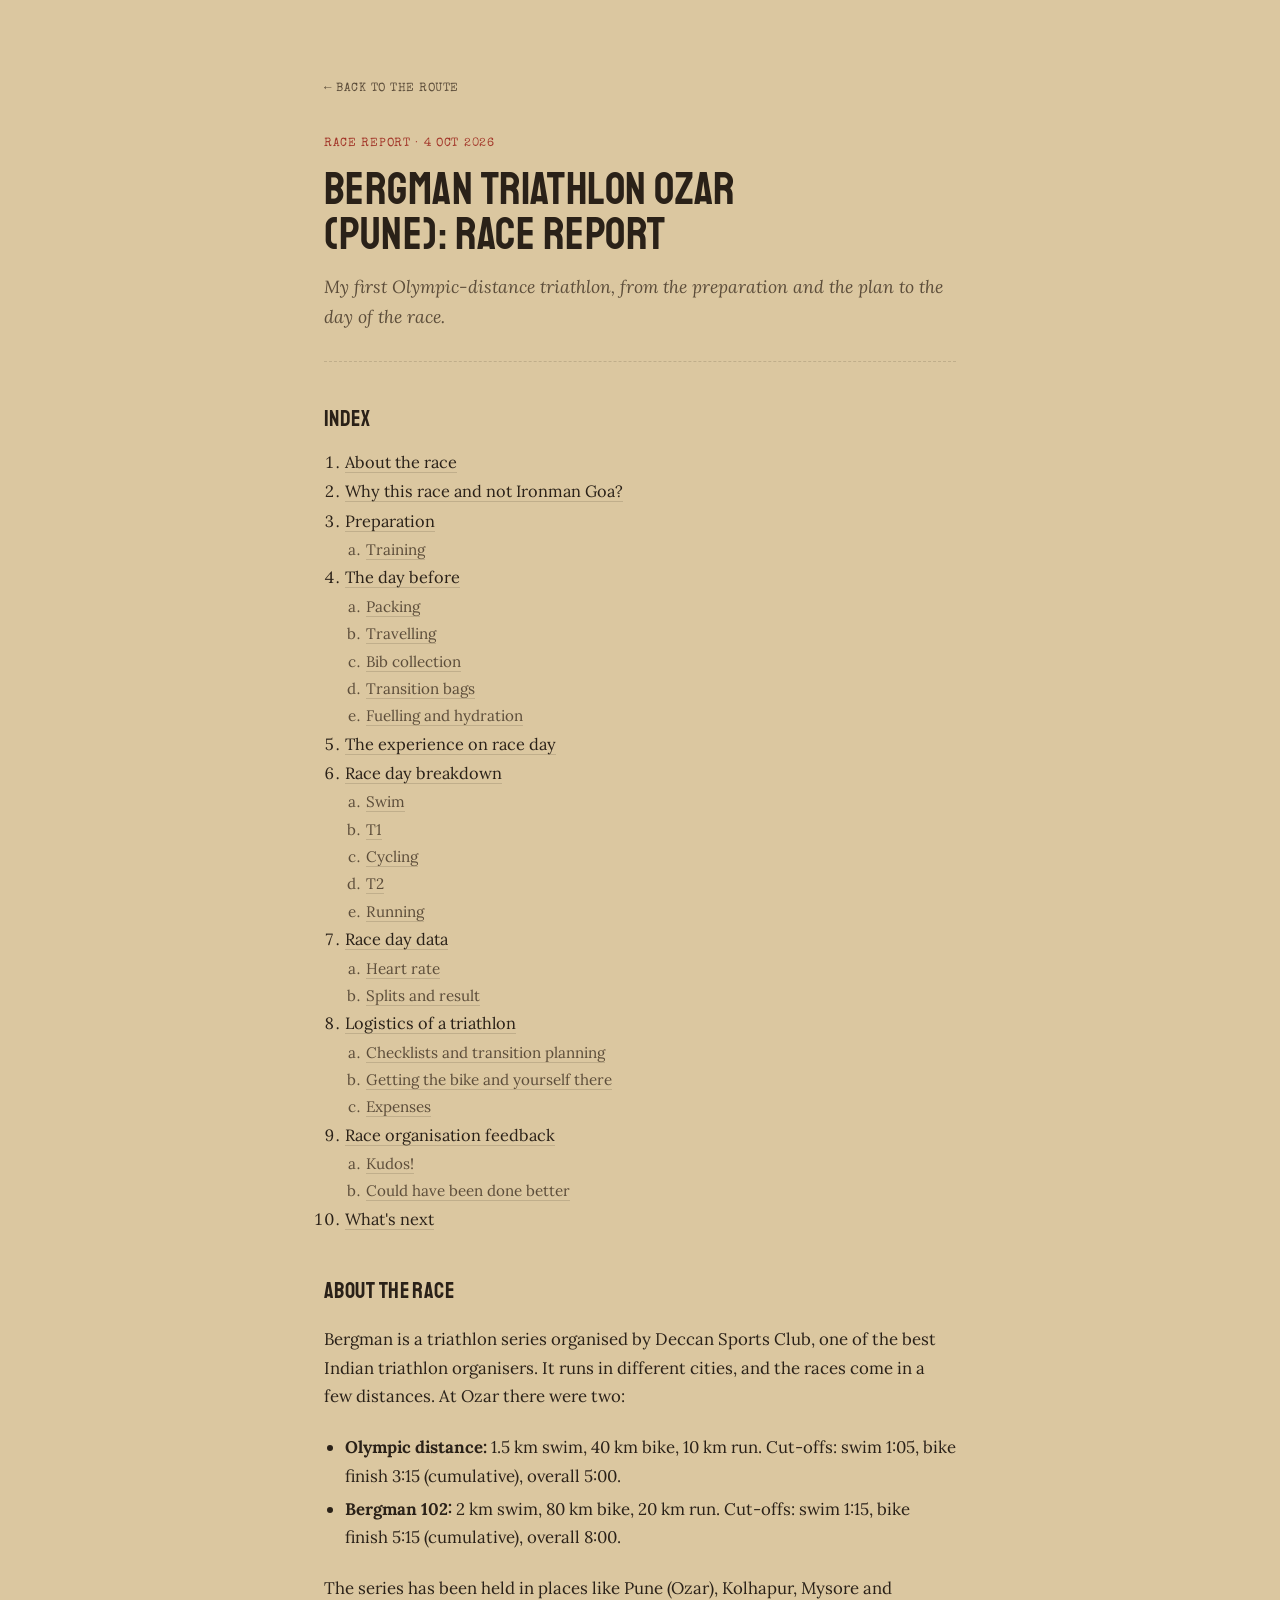
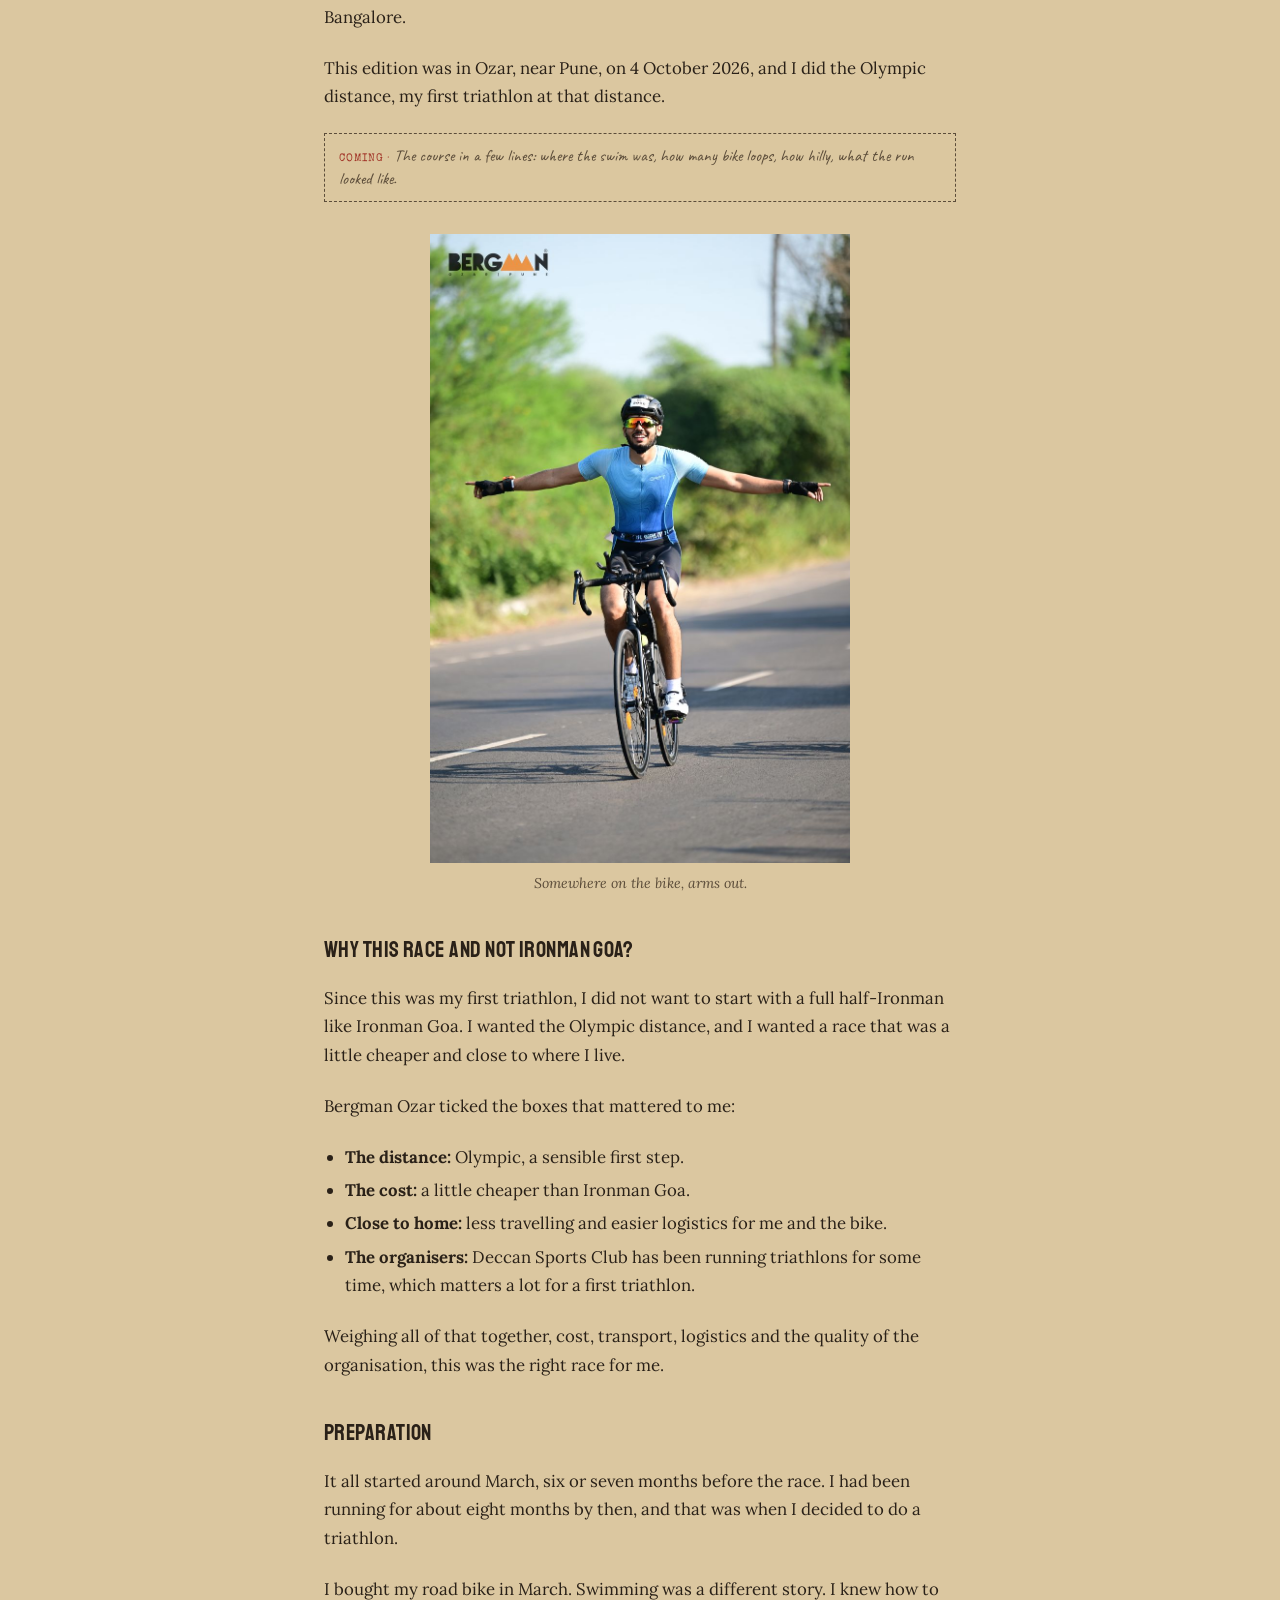
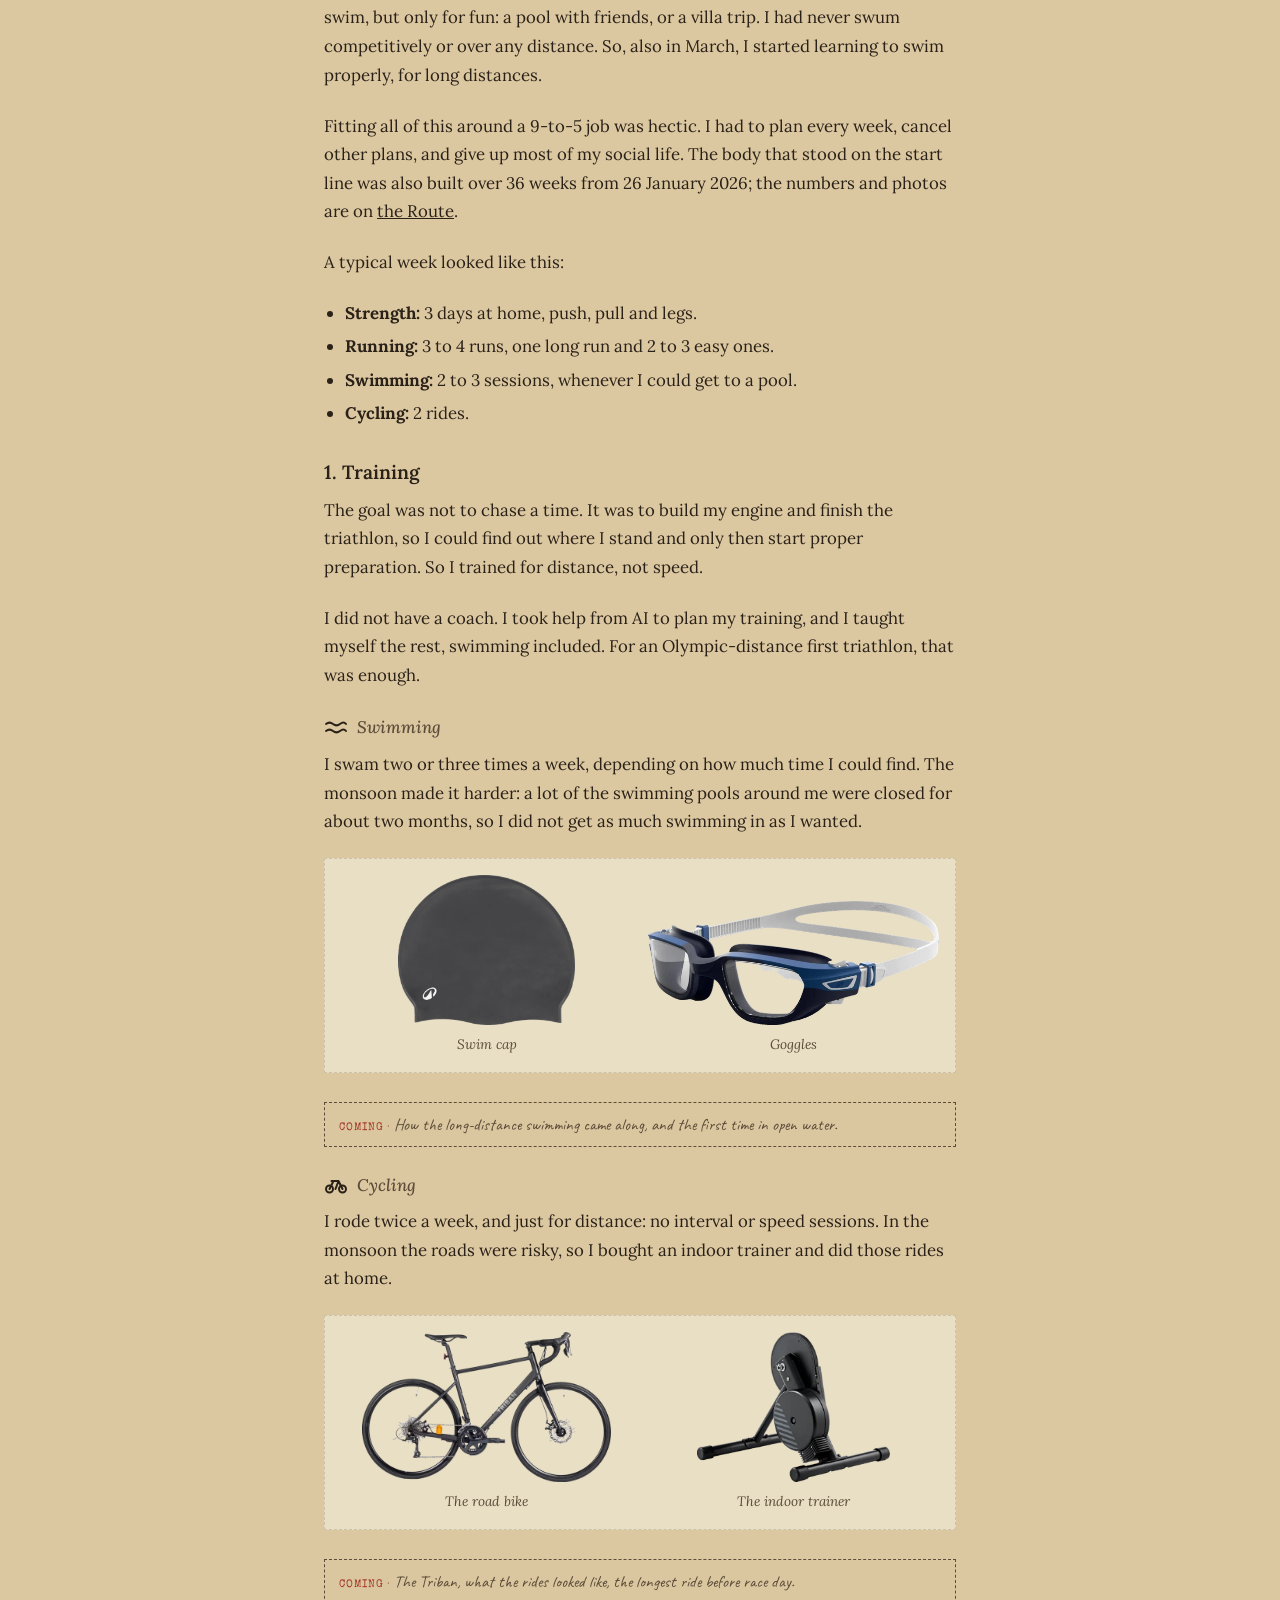
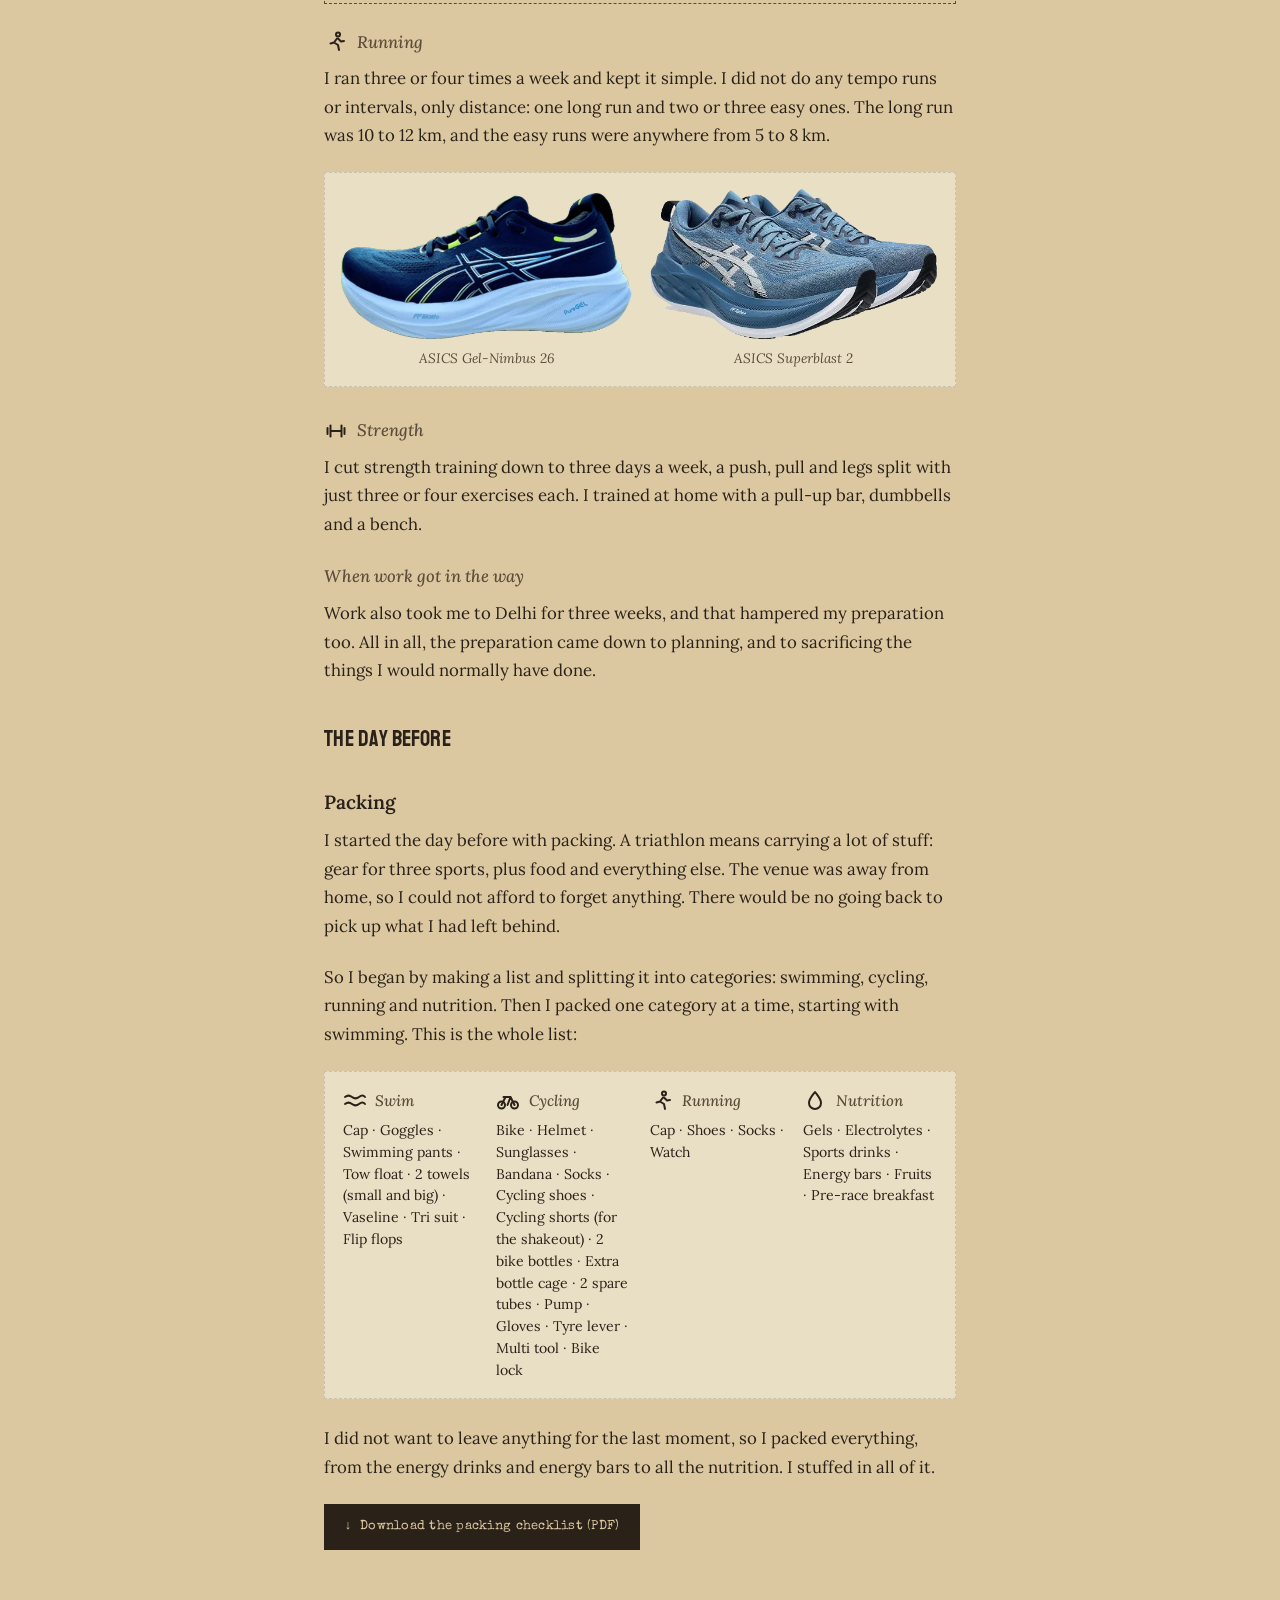
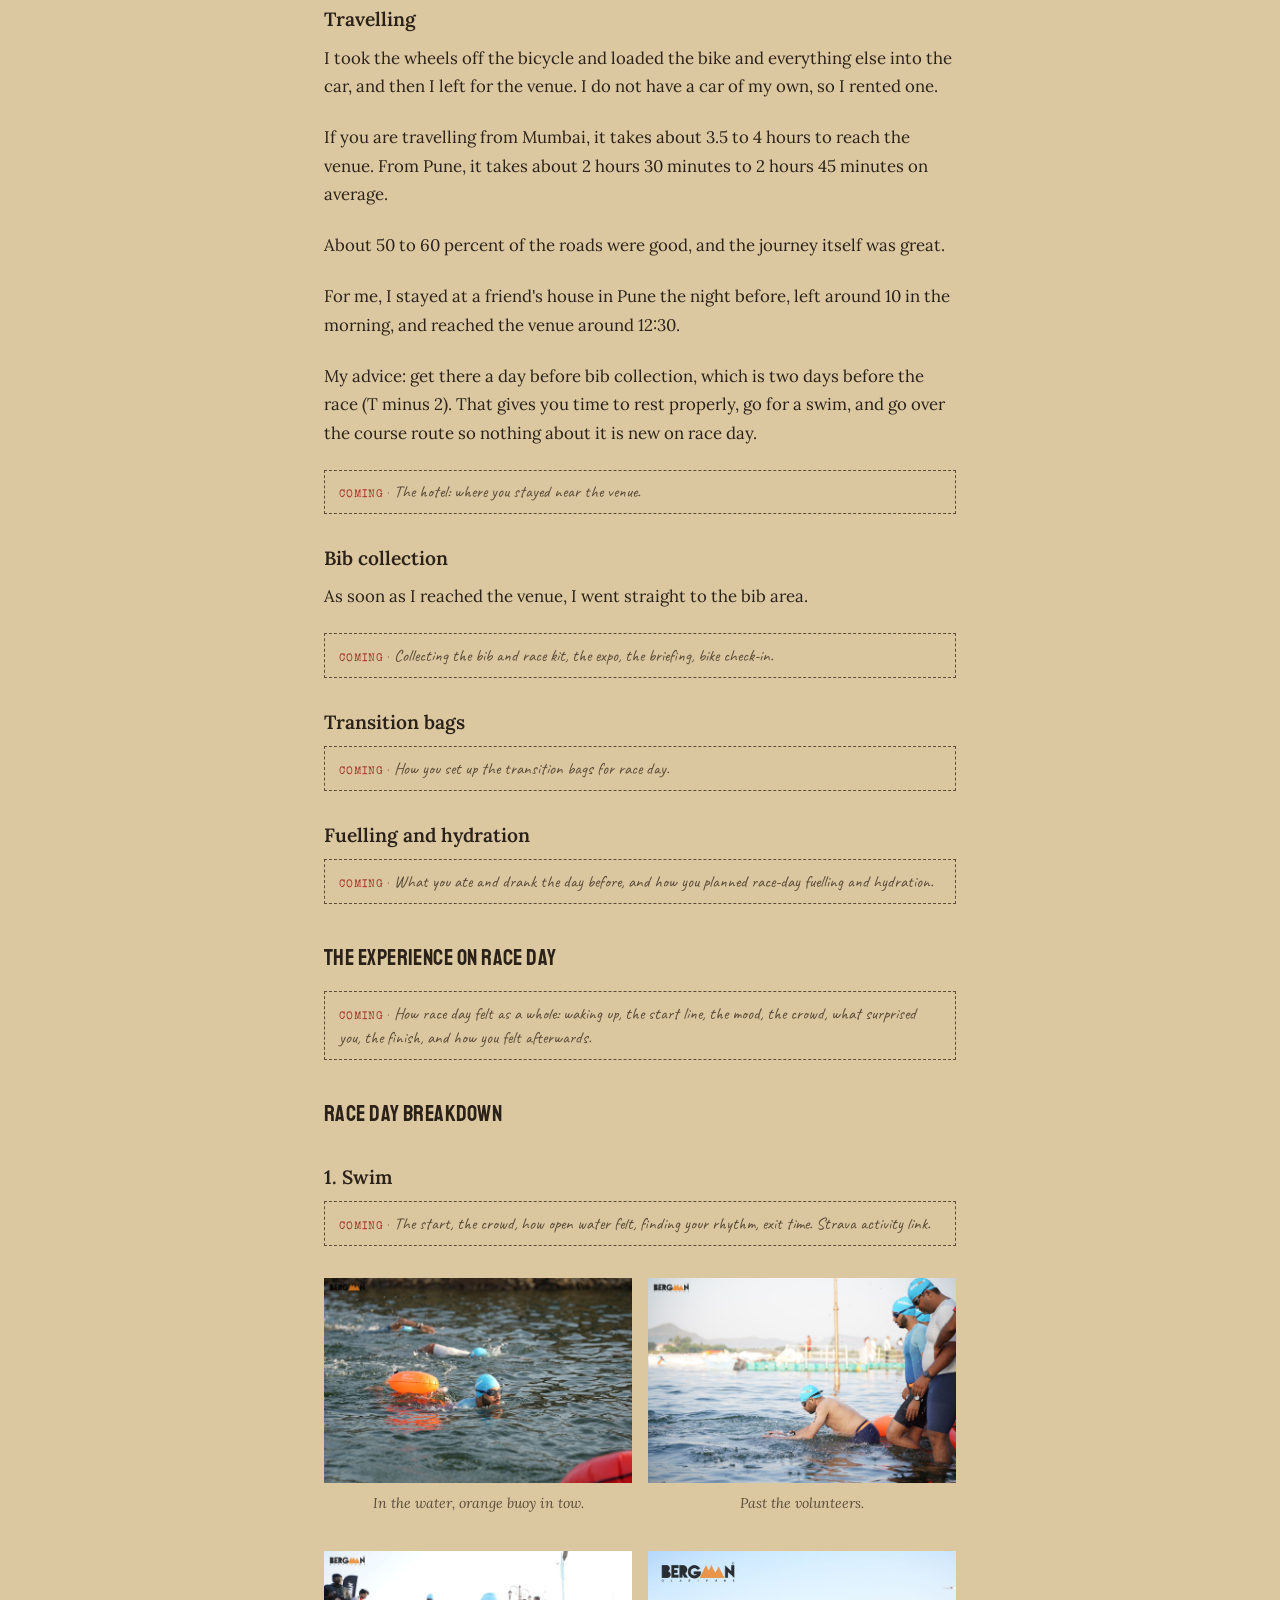
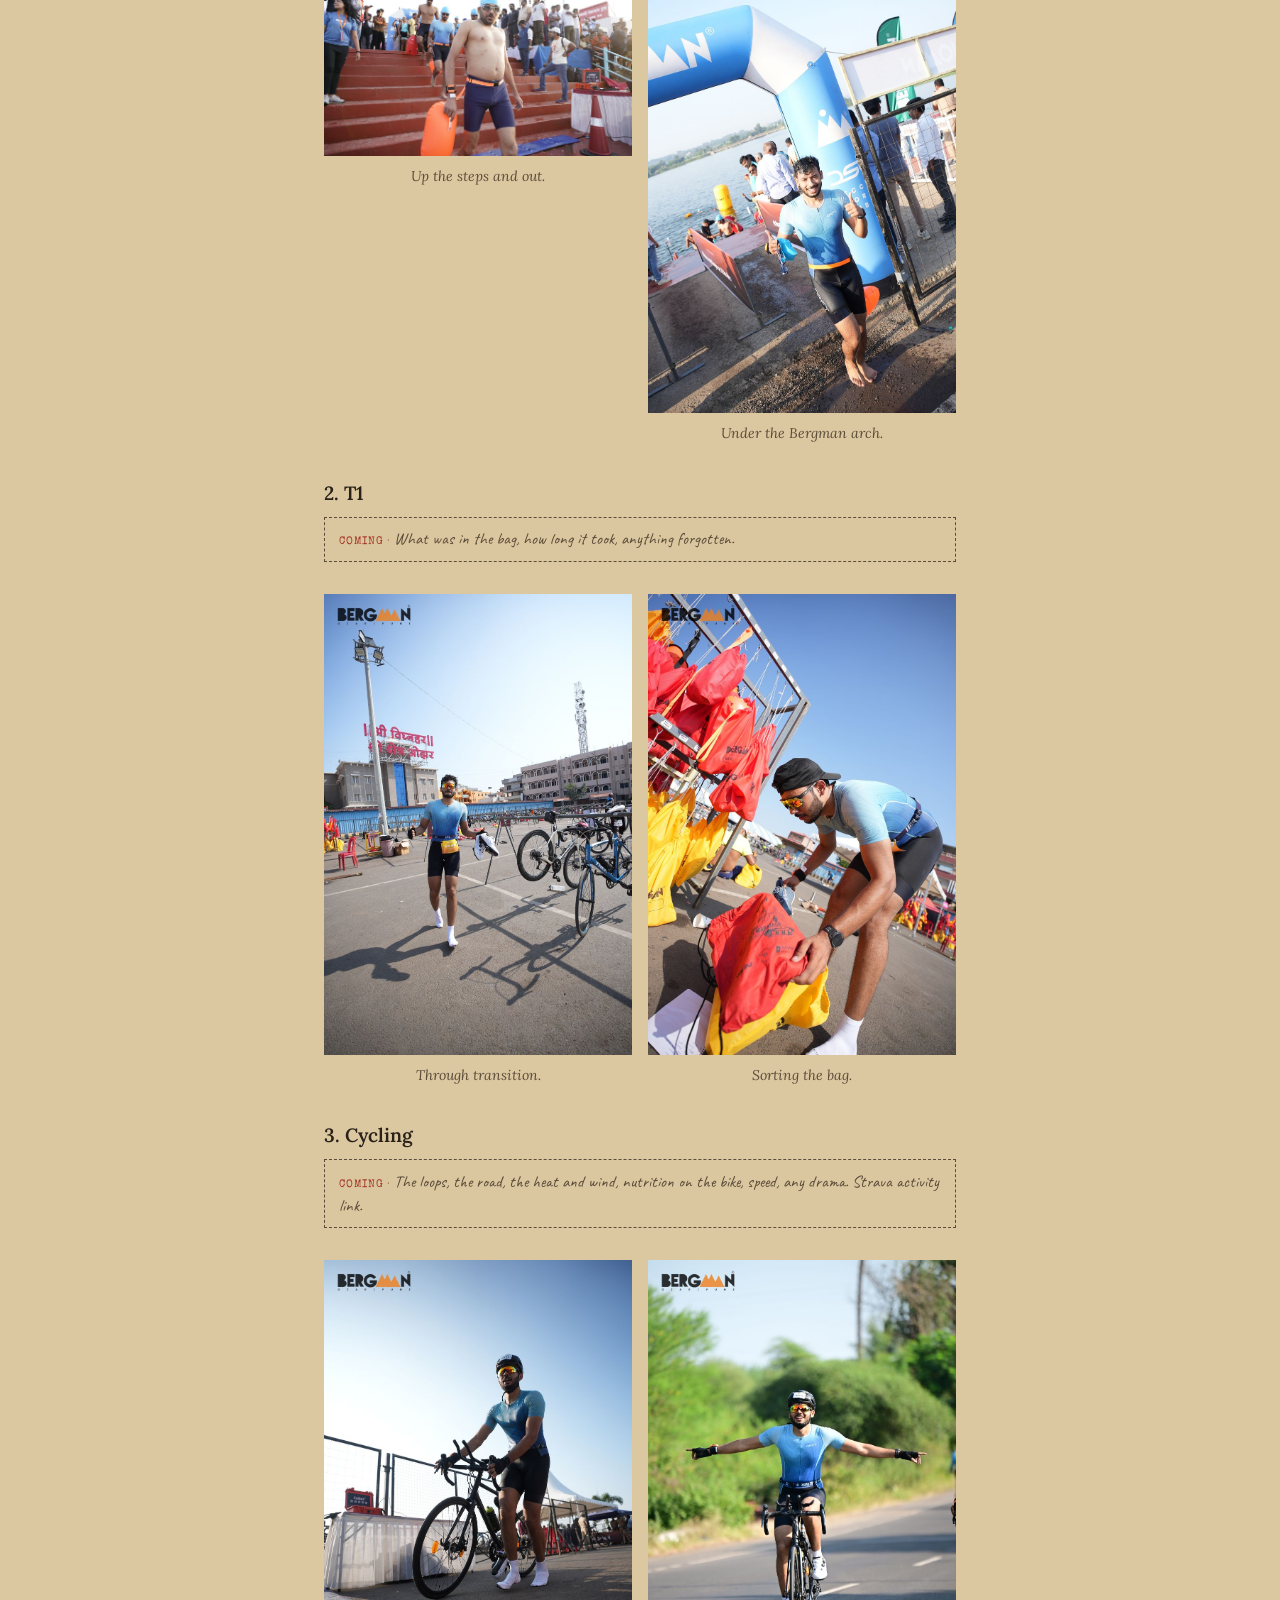
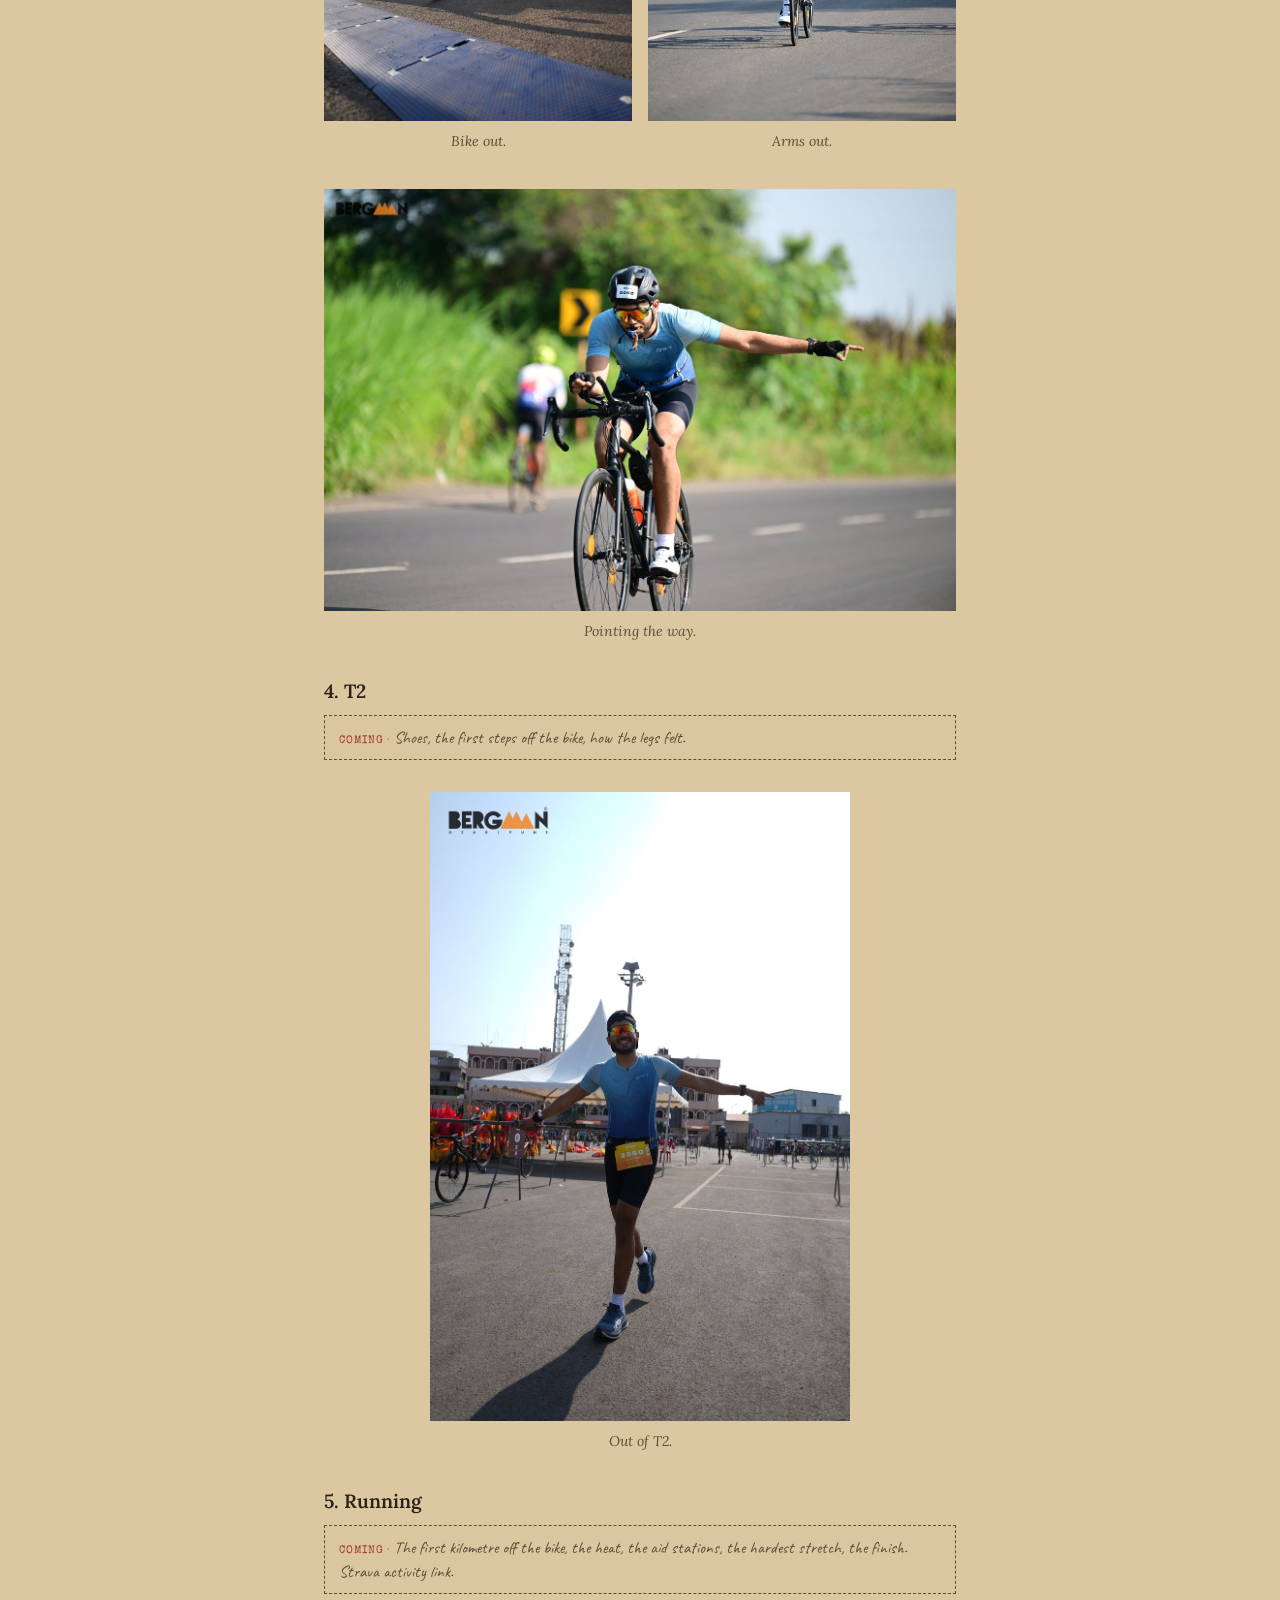
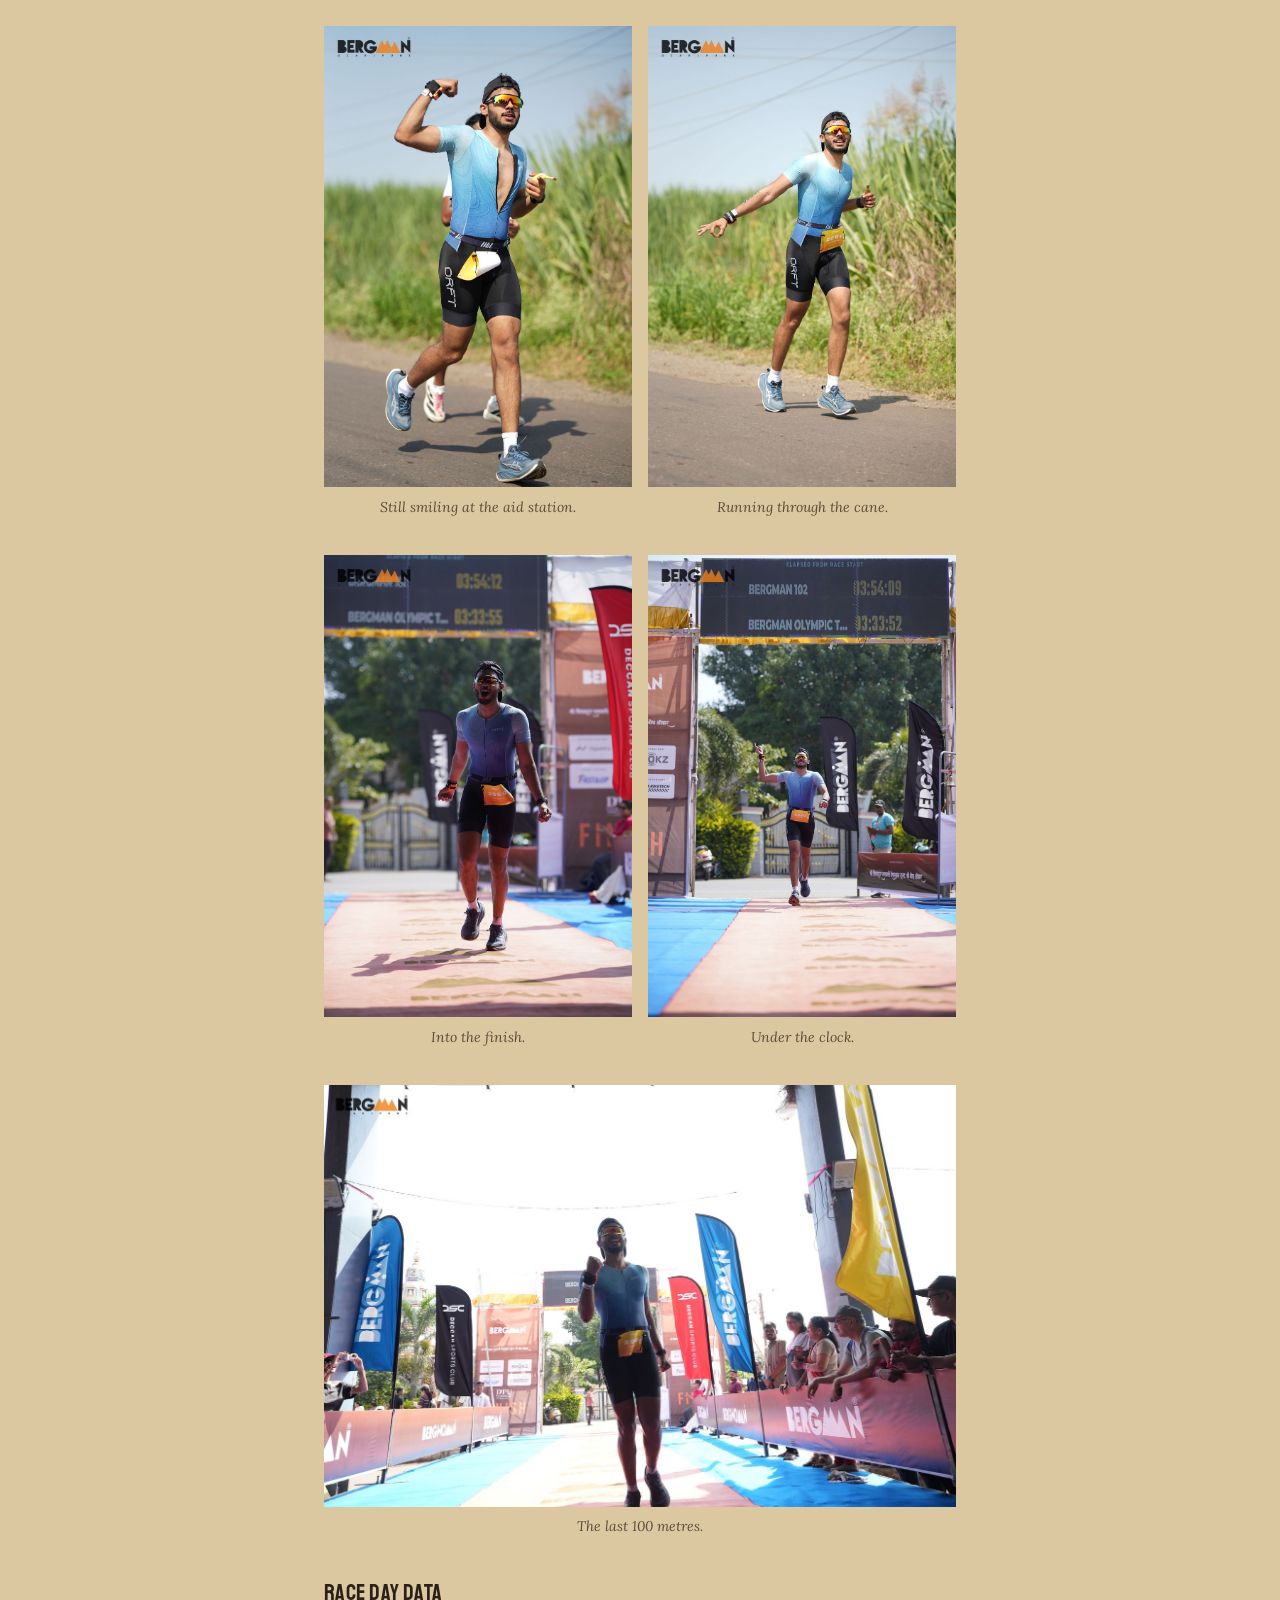
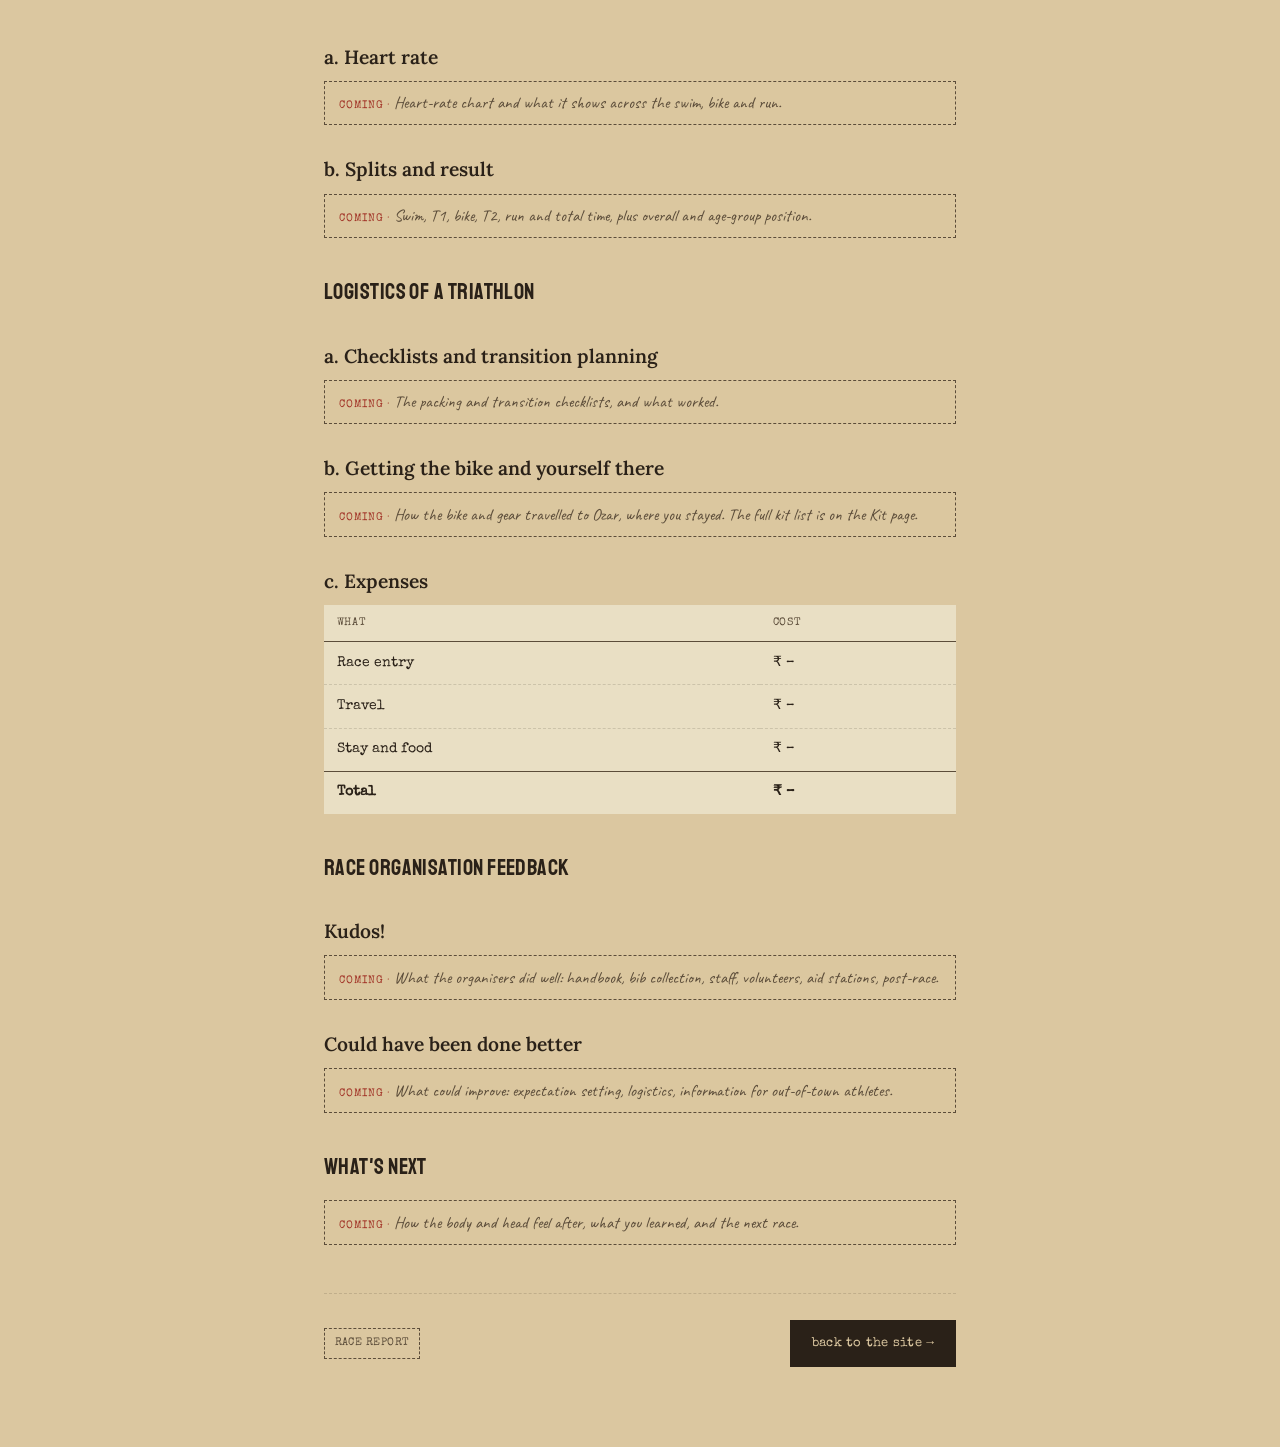
==== commit b64ccb35: "Race report: travel times, roads, Pune stay, T-minus-2 advice, bib arrival Co-Authored-By: Claude So" ====
--- a/blog/triathlon-4-oct-2026.html
+++ b/blog/triathlon-4-oct-2026.html
@@ -208,8 +208,30 @@
         else into the car, and then I left for the venue. I do not have a car of
         my own, so I rented one.
       </p>
-      <p class="tbd">The drive to Ozar, and where you stayed.</p>
+      <p>
+        If you are travelling from Mumbai, it takes about 3.5 to 4 hours to
+        reach the venue. From Pune, it takes about 2 hours 30 minutes to
+        2 hours 45 minutes on average.
+      </p>
+      <p>
+        About 50 to 60 percent of the roads were good, and the journey itself
+        was great.
+      </p>
+      <p>
+        For me, I stayed at a friend's house in Pune the night before, left
+        around 10 in the morning, and reached the venue around 12:30.
+      </p>
+      <p>
+        My advice: get there a day before bib
+        collection, which is two days before the race (T minus 2). That gives you
+        time to rest properly, go for a swim, and go over the course route so
+        nothing about it is new on race day.
+      </p>
+      <p class="tbd">The hotel: where you stayed near the venue.</p>
       <h3 id="bib">Bib collection</h3>
+      <p>
+        As soon as I reached the venue, I went straight to the bib area.
+      </p>
       <p class="tbd">Collecting the bib and race kit, the expo, the briefing, bike check-in.</p>
       <h3 id="transition-bags">Transition bags</h3>
       <p class="tbd">How you set up the transition bags for race day.</p>
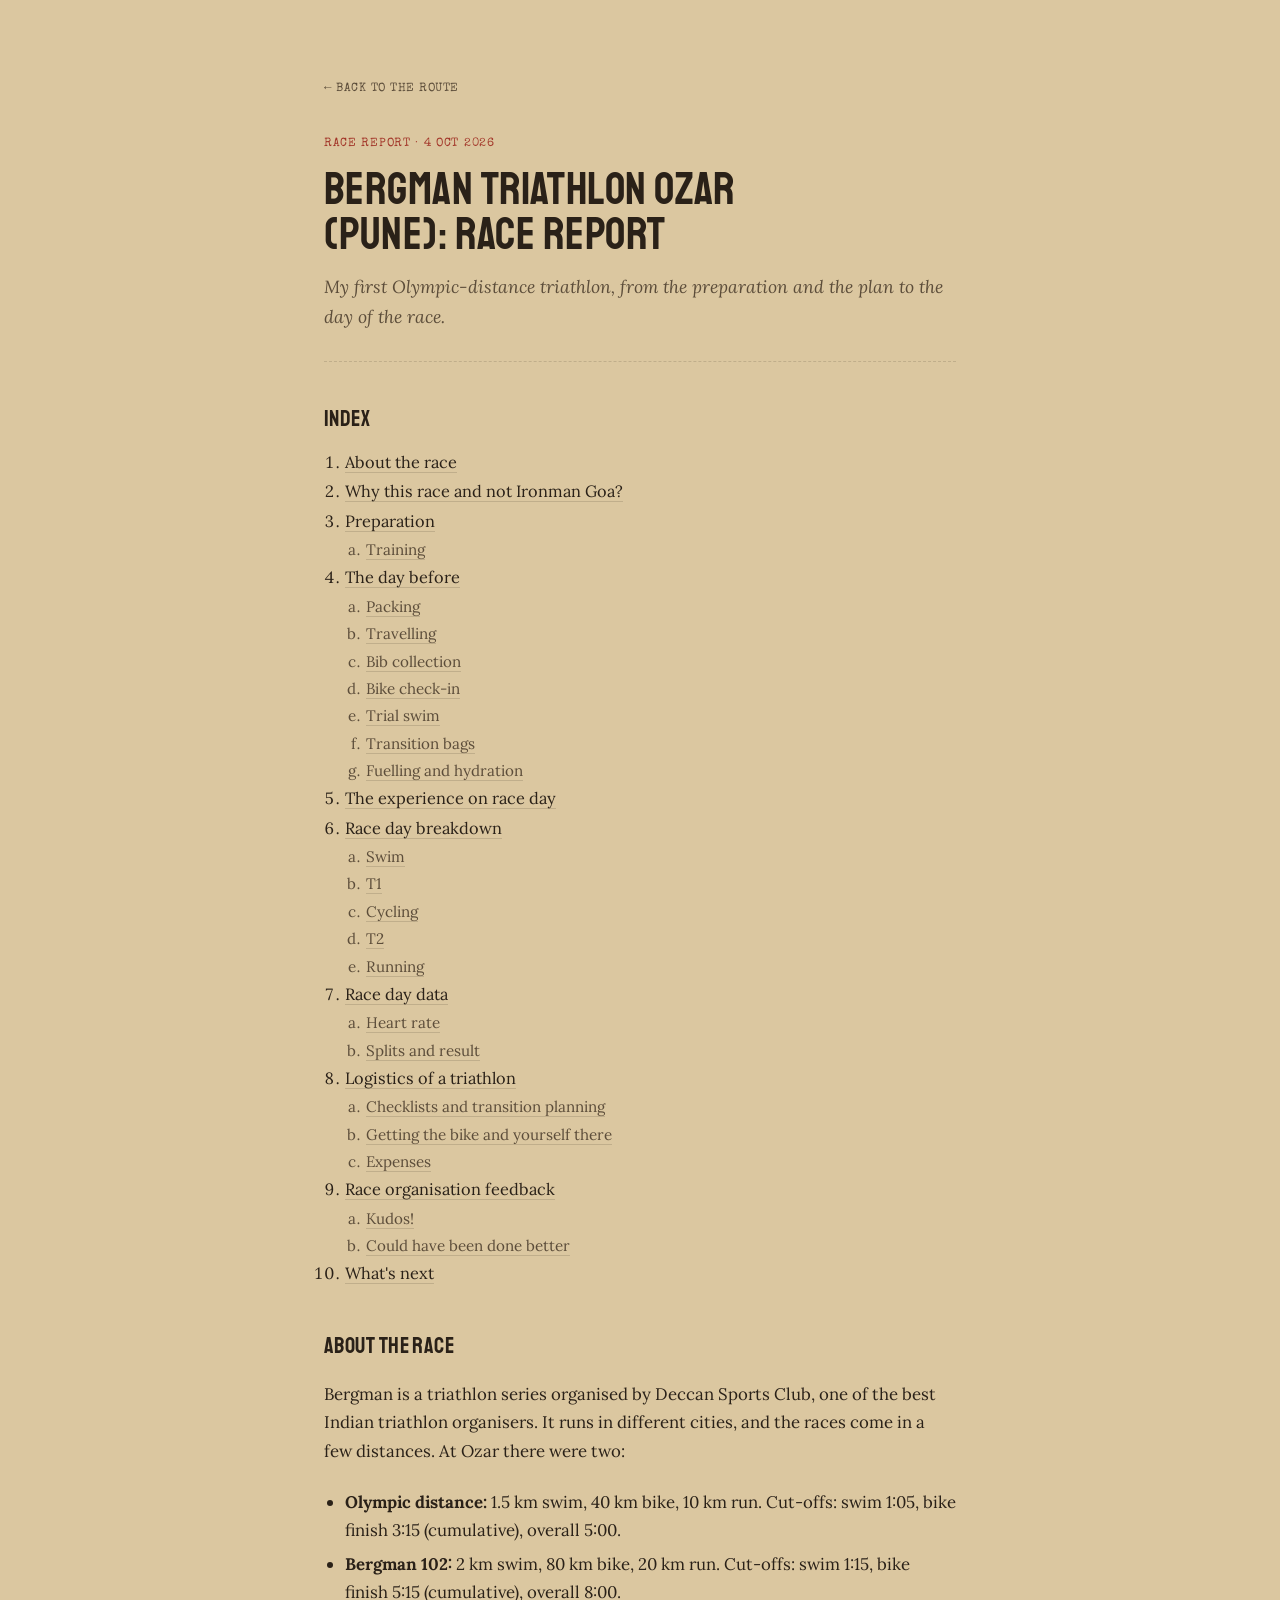
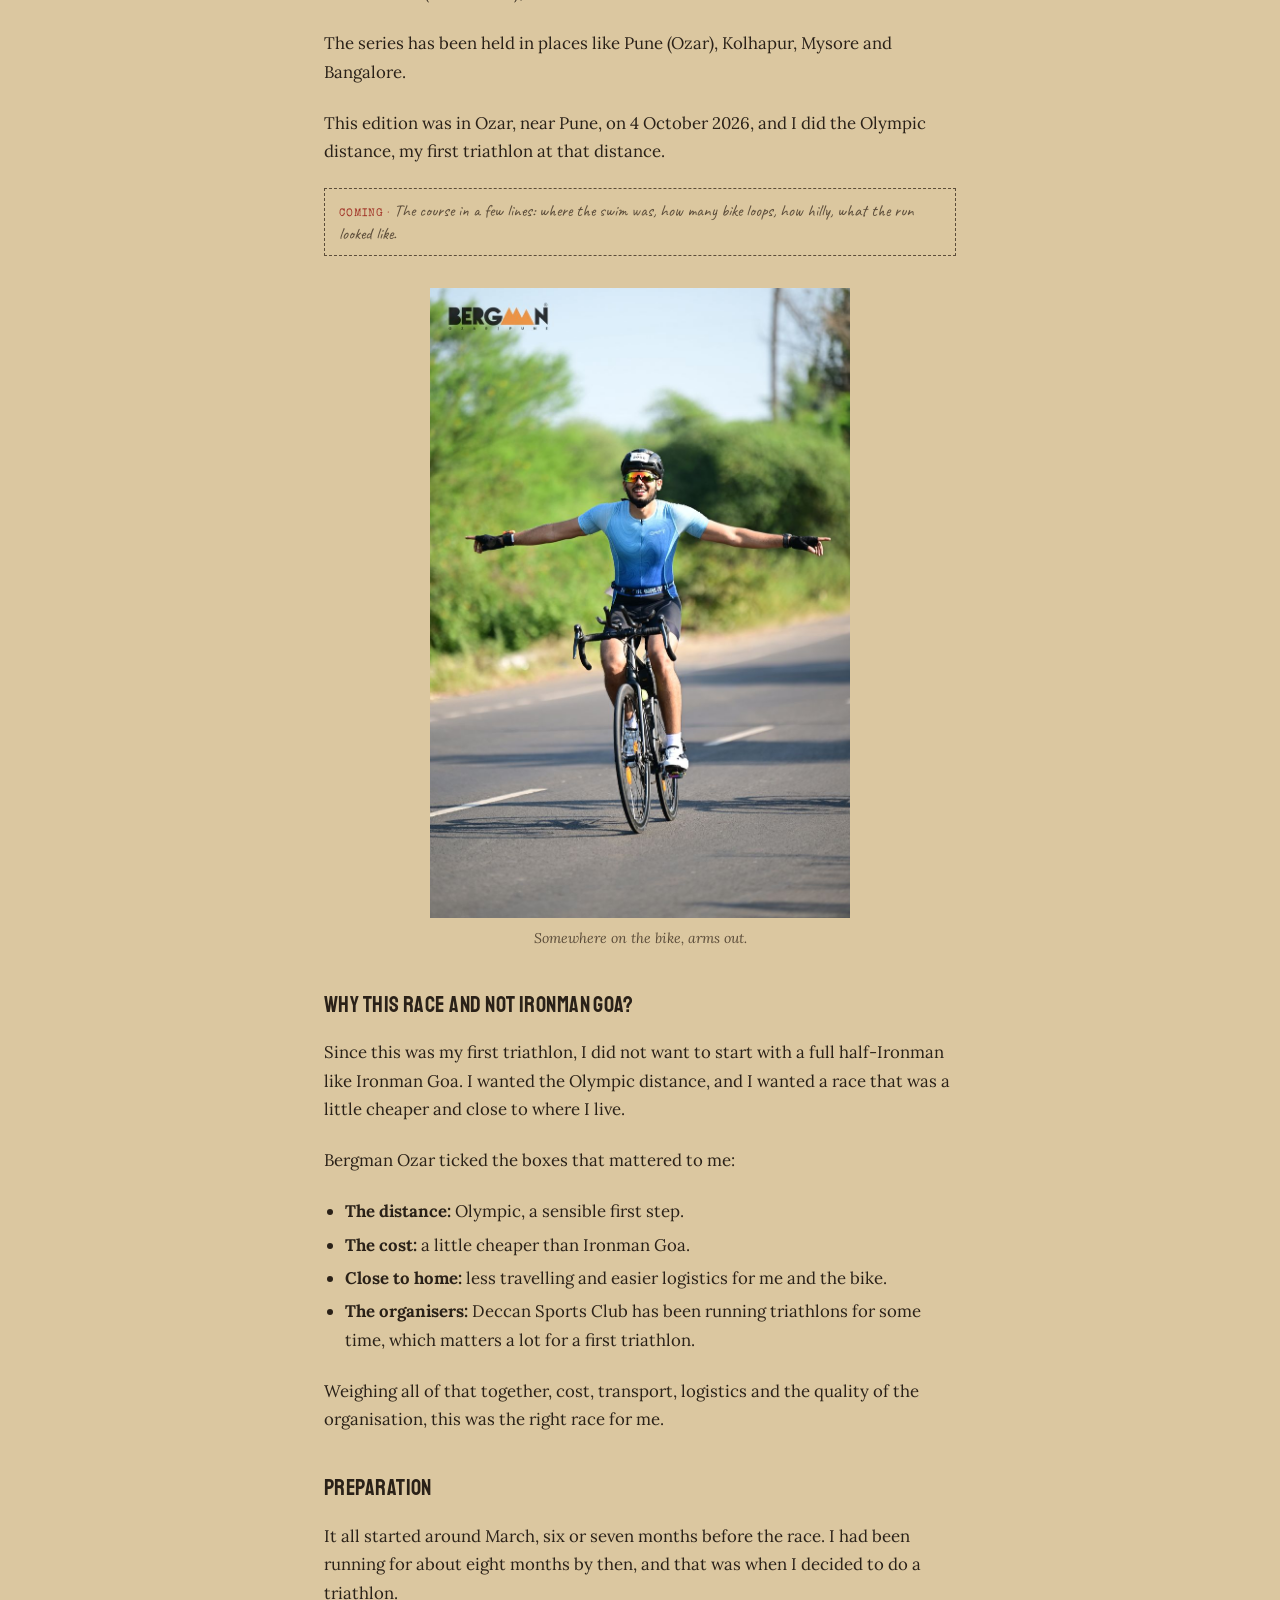
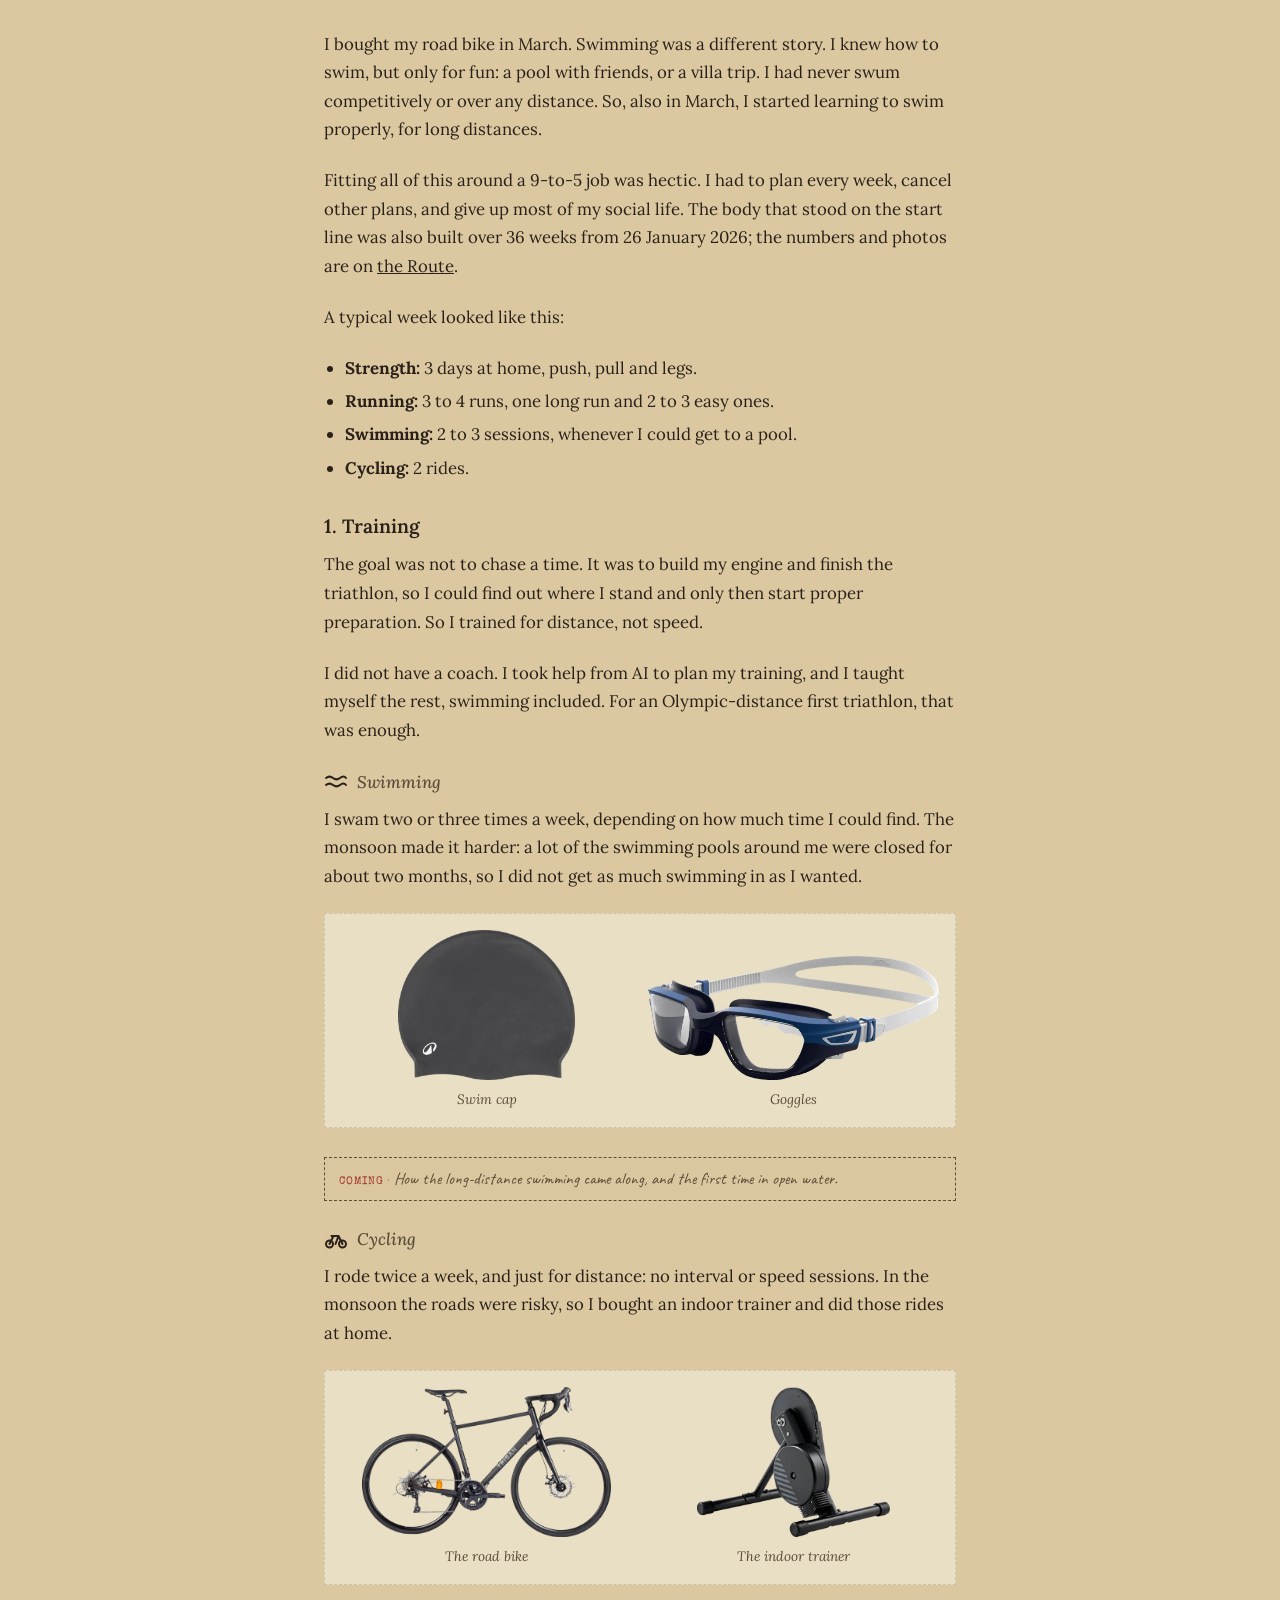
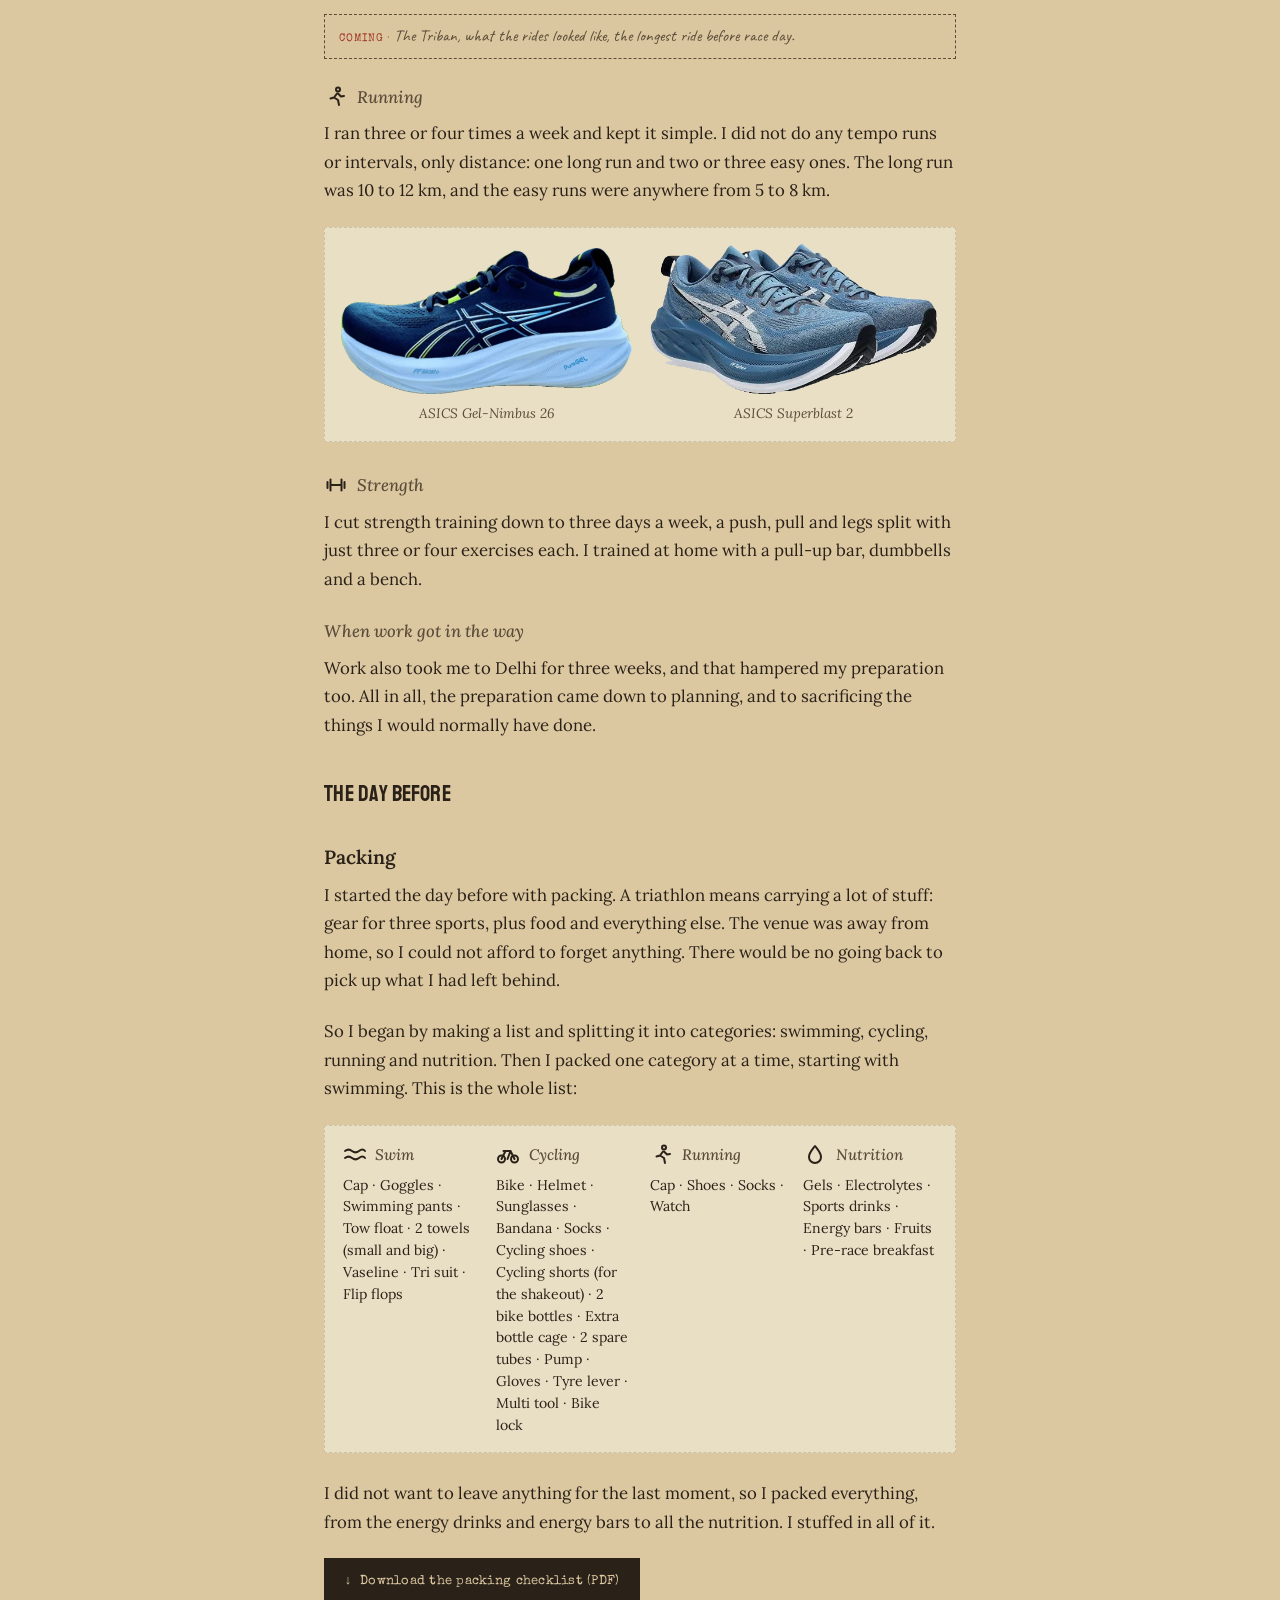
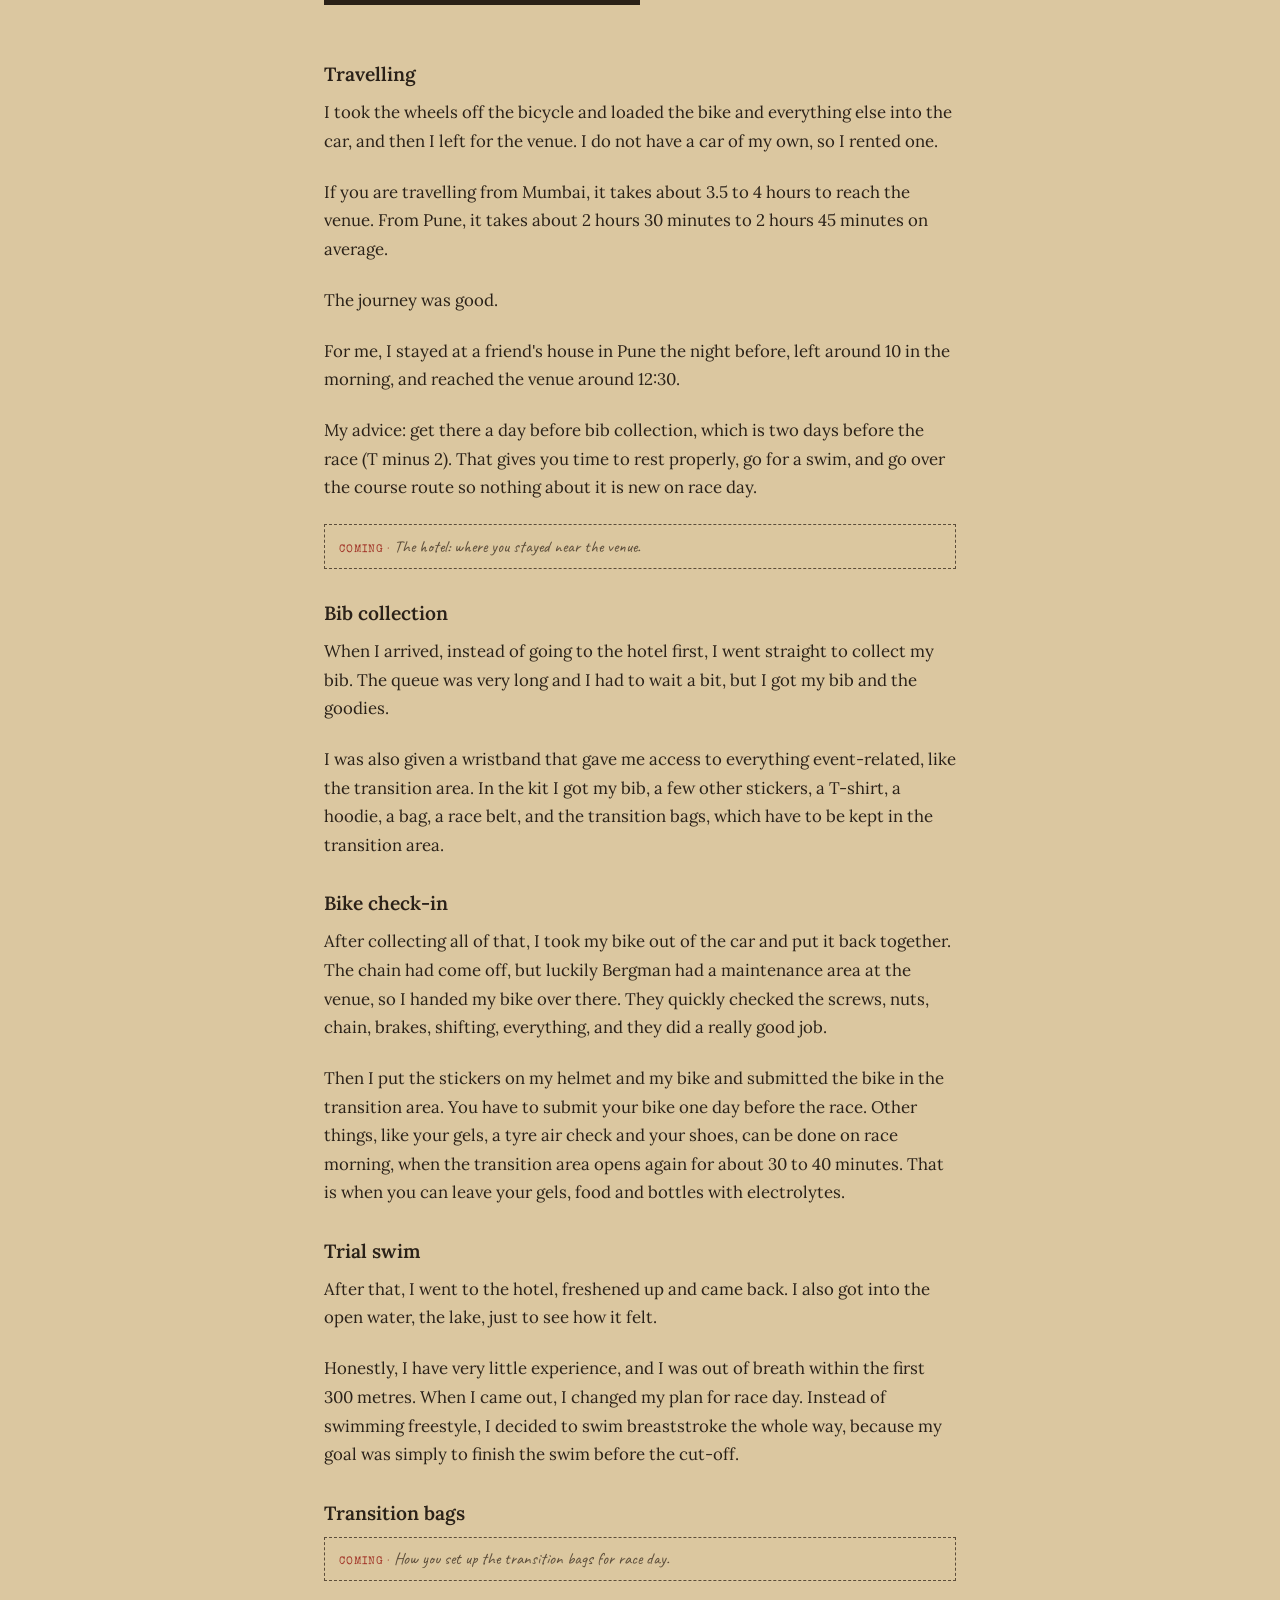
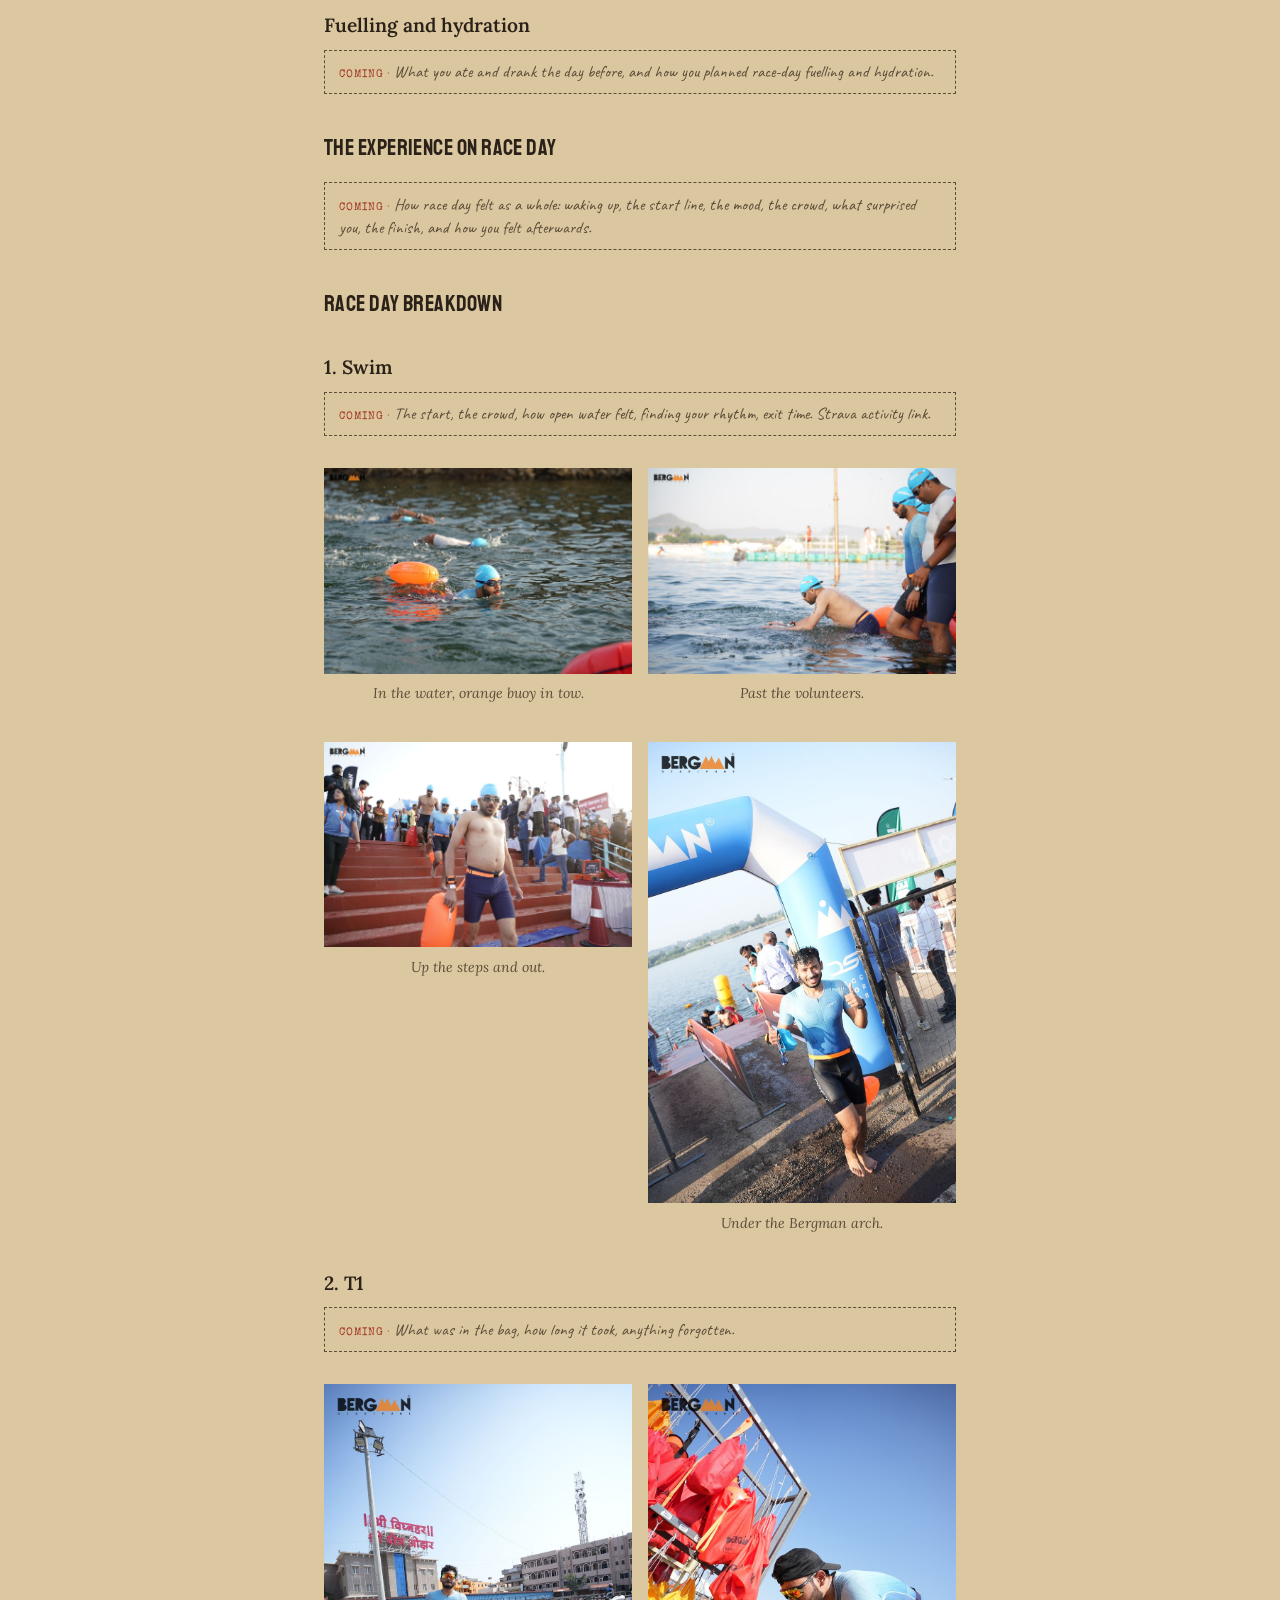
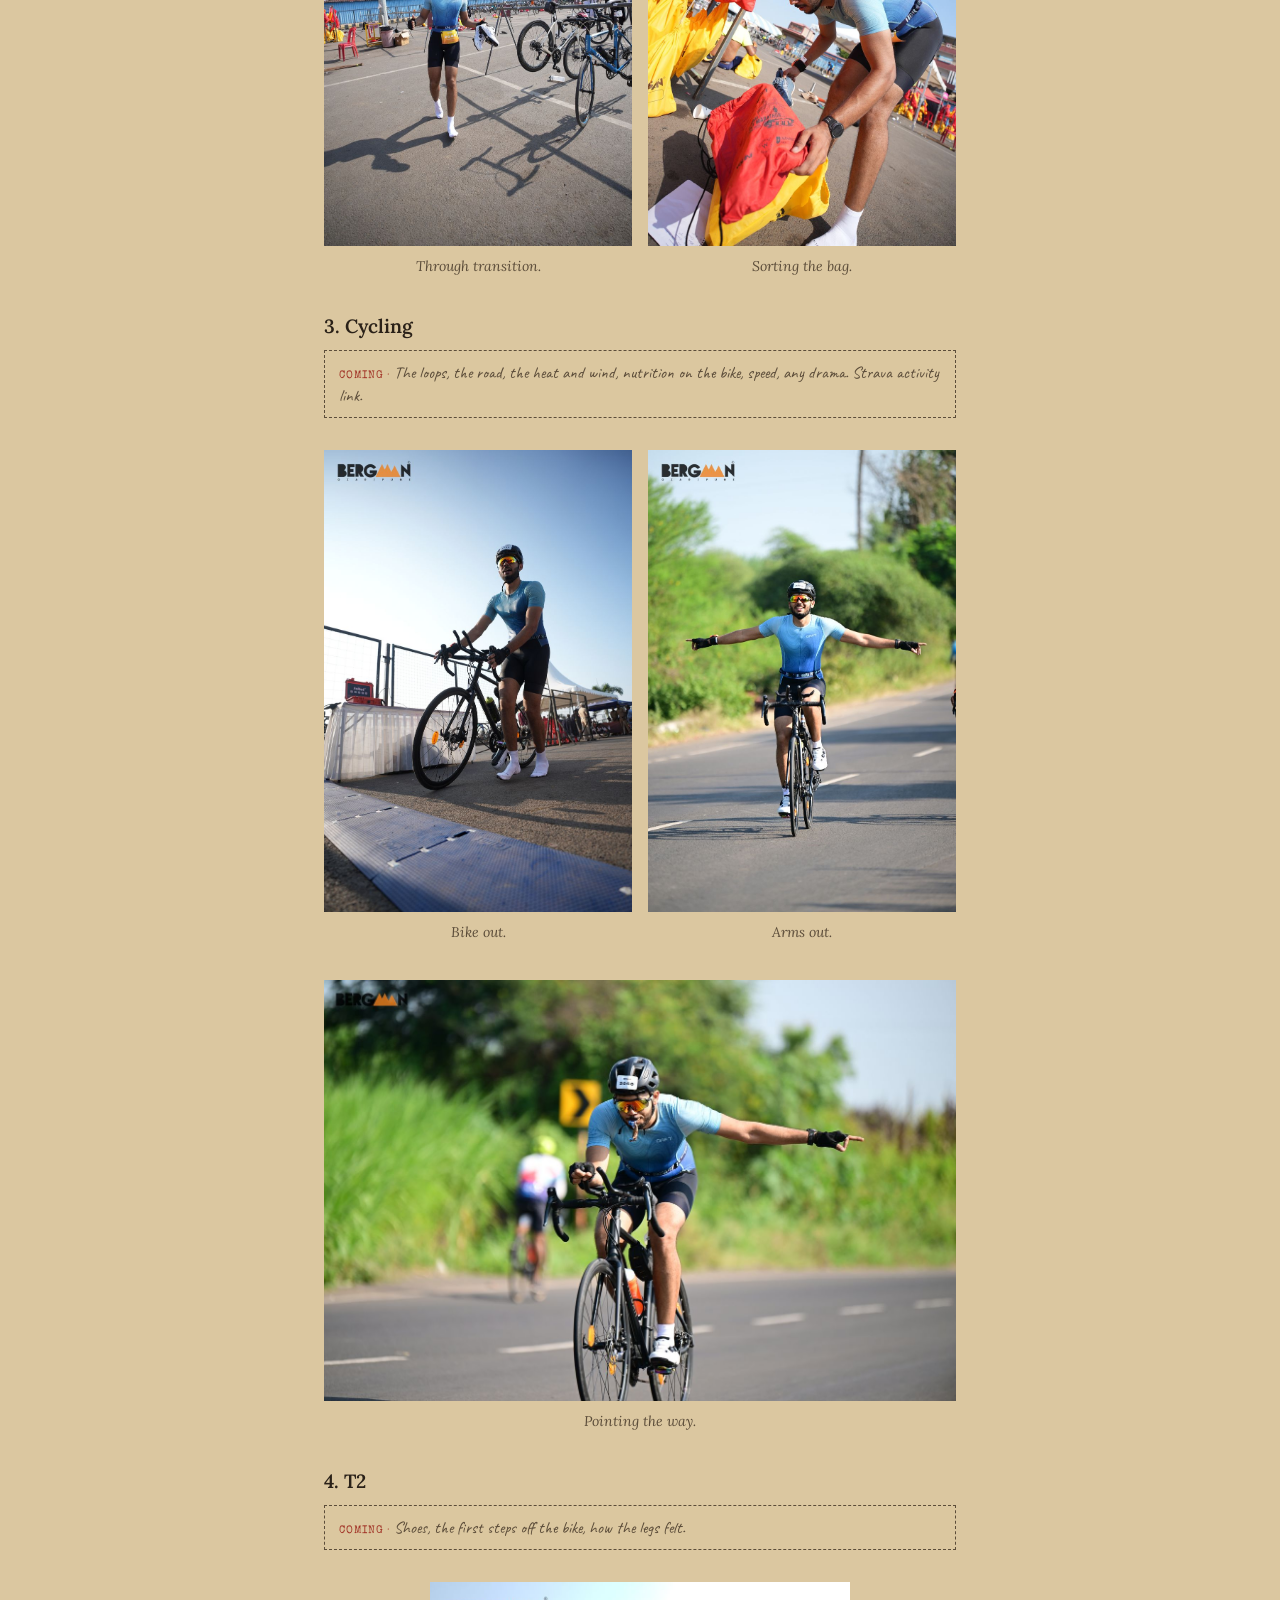
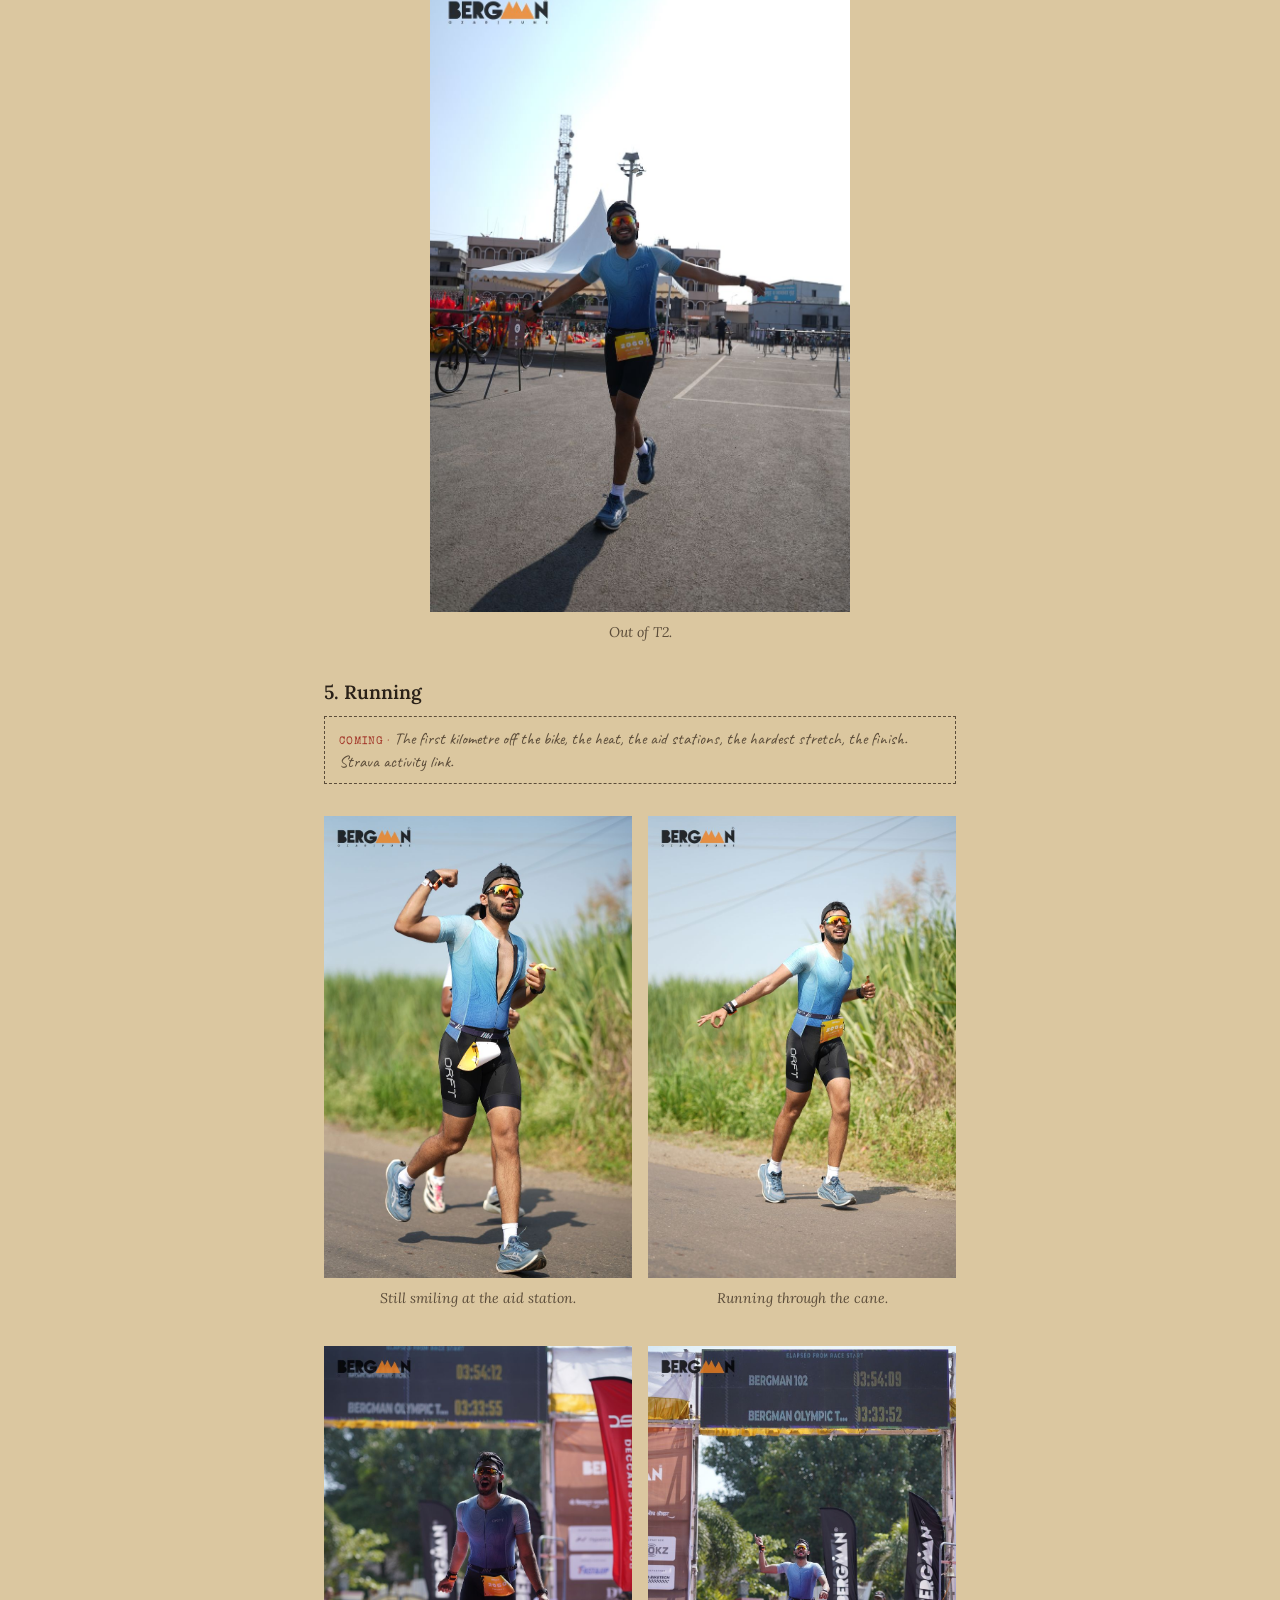
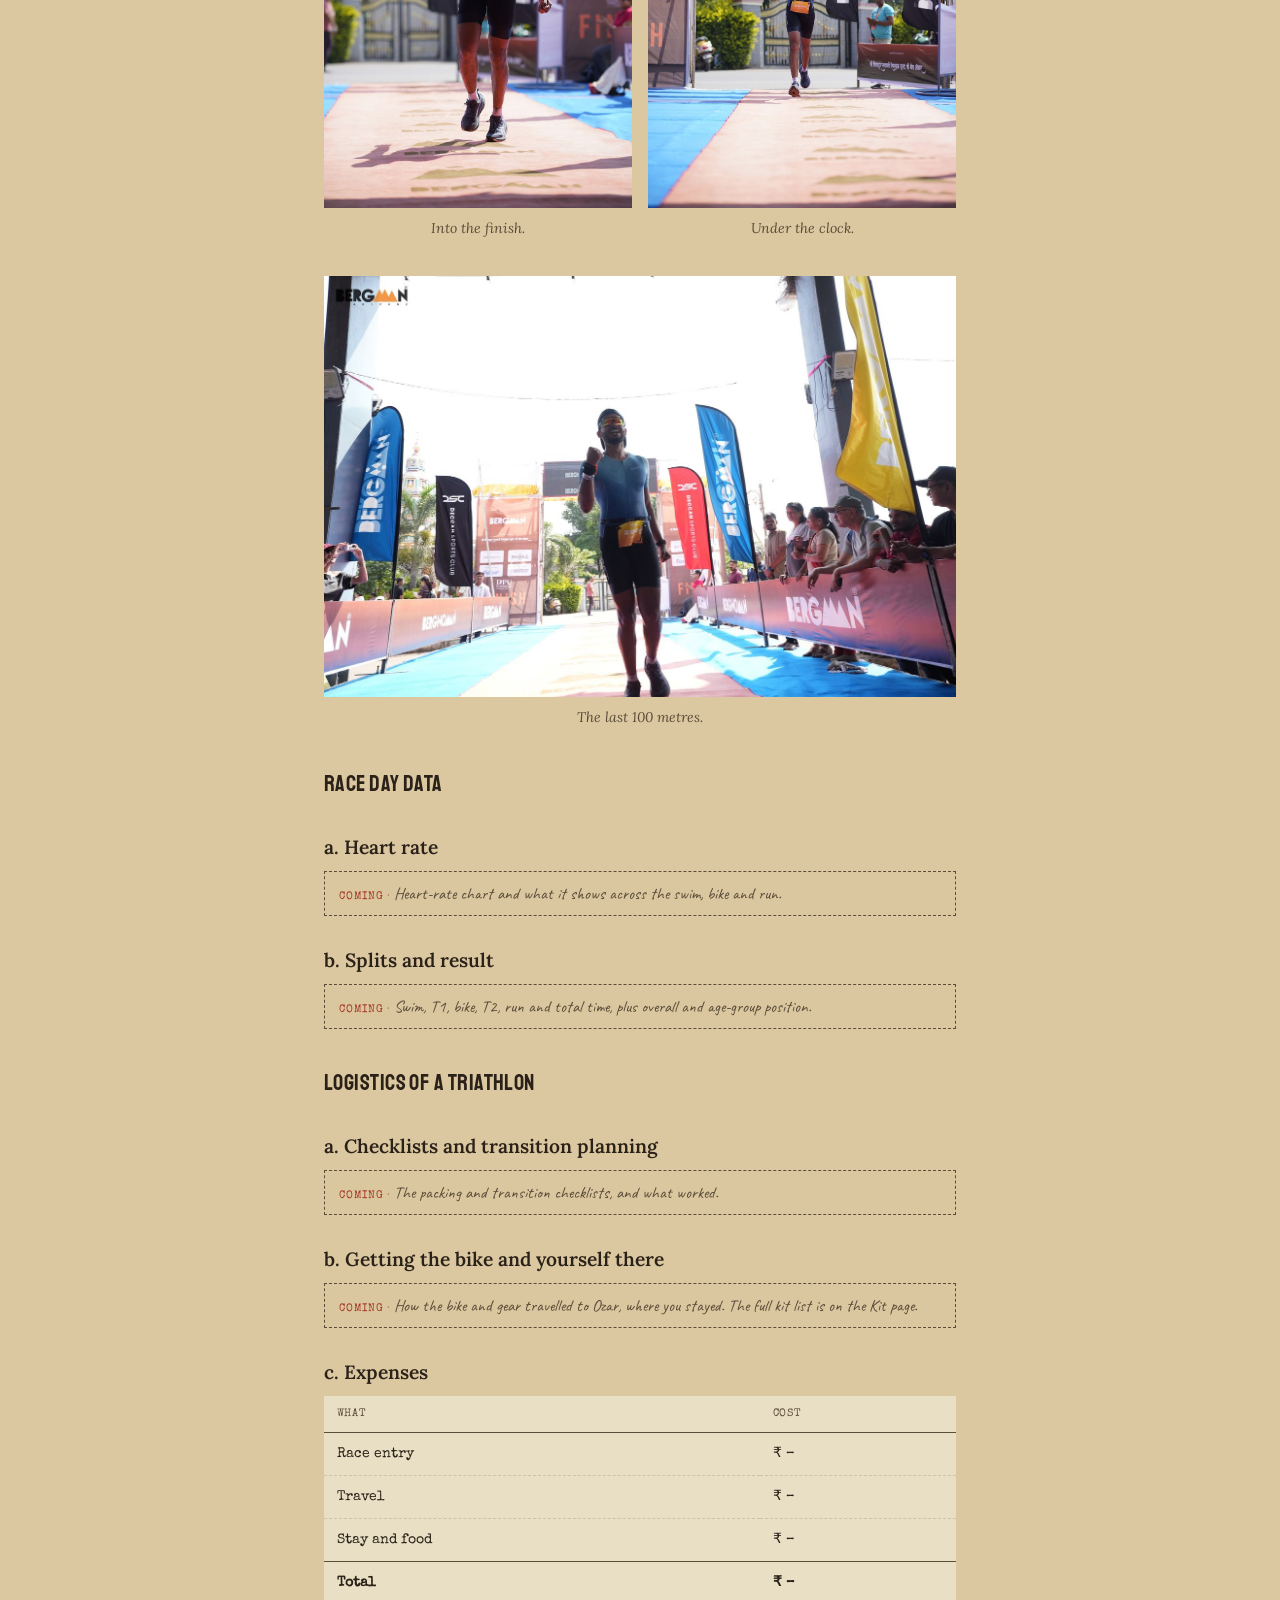
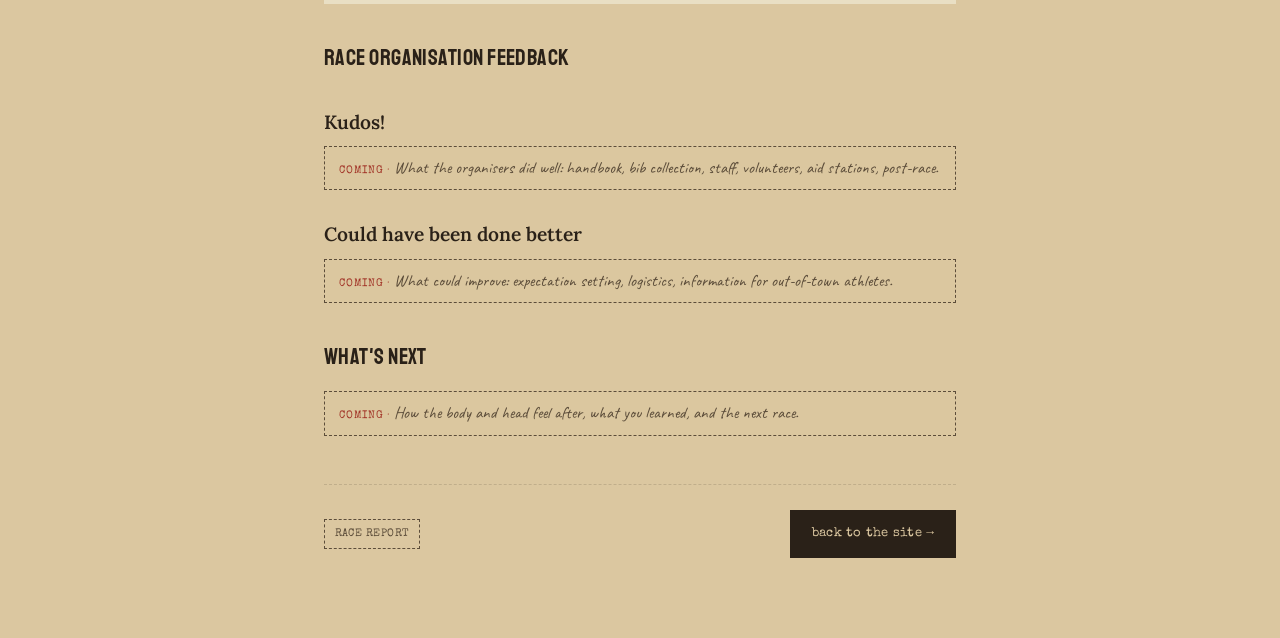
==== commit c7d45857: "Race report: bib collection, bike check-in and trial swim Co-Authored-By: Claude Sonnet 5.5 <noreply" ====
--- a/blog/triathlon-4-oct-2026.html
+++ b/blog/triathlon-4-oct-2026.html
@@ -29,7 +29,7 @@
           <li><a href="#about">About the race</a></li>
           <li><a href="#why-race">Why this race and not Ironman Goa?</a></li>
           <li><a href="#preparation">Preparation</a><ol><li><a href="#training">Training</a></li></ol></li>
-          <li><a href="#day-before">The day before</a><ol><li><a href="#packing">Packing</a></li><li><a href="#travel">Travelling</a></li><li><a href="#bib">Bib collection</a></li><li><a href="#transition-bags">Transition bags</a></li><li><a href="#fuel-hydration">Fuelling and hydration</a></li></ol></li>
+          <li><a href="#day-before">The day before</a><ol><li><a href="#packing">Packing</a></li><li><a href="#travel">Travelling</a></li><li><a href="#bib">Bib collection</a></li><li><a href="#bike-checkin">Bike check-in</a></li><li><a href="#trial-swim">Trial swim</a></li><li><a href="#transition-bags">Transition bags</a></li><li><a href="#fuel-hydration">Fuelling and hydration</a></li></ol></li>
           <li><a href="#experience">The experience on race day</a></li>
           <li><a href="#race-day">Race day breakdown</a><ol><li><a href="#swim">Swim</a></li><li><a href="#t1">T1</a></li><li><a href="#bike">Cycling</a></li><li><a href="#t2">T2</a></li><li><a href="#run">Running</a></li></ol></li>
           <li><a href="#data">Race day data</a><ol><li><a href="#hr">Heart rate</a></li><li><a href="#splits">Splits and result</a></li></ol></li>
@@ -213,10 +213,7 @@
         reach the venue. From Pune, it takes about 2 hours 30 minutes to
         2 hours 45 minutes on average.
       </p>
-      <p>
-        About 50 to 60 percent of the roads were good, and the journey itself
-        was great.
-      </p>
+      <p>The journey was good.</p>
       <p>
         For me, I stayed at a friend's house in Pune the night before, left
         around 10 in the morning, and reached the venue around 12:30.
@@ -230,9 +227,43 @@
       <p class="tbd">The hotel: where you stayed near the venue.</p>
       <h3 id="bib">Bib collection</h3>
       <p>
-        As soon as I reached the venue, I went straight to the bib area.
-      </p>
-      <p class="tbd">Collecting the bib and race kit, the expo, the briefing, bike check-in.</p>
+        When I arrived, instead of going to the hotel first, I went straight
+        to collect my bib. The queue was very long and I had to
+        wait a bit, but I got my bib and the goodies.
+      </p>
+      <p>
+        I was also given a wristband that gave me access to everything
+        event-related, like the transition area. In the kit I got my bib, a few
+        other stickers, a T-shirt, a hoodie, a bag, a race belt, and the
+        transition bags, which have to be kept in the transition area.
+      </p>
+      <h3 id="bike-checkin">Bike check-in</h3>
+      <p>
+        After collecting all of that, I took my bike out of the car and put it
+        back together. The chain had come off, but luckily Bergman had a
+        maintenance area at the venue, so I handed my bike over there. They
+        quickly checked the screws, nuts, chain, brakes, shifting, everything,
+        and they did a really good job.
+      </p>
+      <p>
+        Then I put the stickers on my helmet and my bike and submitted the bike
+        in the transition area. You have to submit your bike one day before the
+        race. Other things, like your gels, a tyre air check and your shoes, can
+        be done on race morning, when the transition area opens again for about
+        30 to 40 minutes. That is when you can leave your gels, food and bottles
+        with electrolytes.
+      </p>
+      <h3 id="trial-swim">Trial swim</h3>
+      <p>
+        After that, I went to the hotel, freshened up and came back. I also got
+        into the open water, the lake, just to see how it felt.
+      </p>
+      <p>
+        Honestly, I have very little experience, and I was out of breath within
+        the first 300 metres. When I came out, I changed my plan for race day.
+        Instead of swimming freestyle, I decided to swim breaststroke the whole
+        way, because my goal was simply to finish the swim before the cut-off.
+      </p>
       <h3 id="transition-bags">Transition bags</h3>
       <p class="tbd">How you set up the transition bags for race day.</p>
       <h3 id="fuel-hydration">Fuelling and hydration</h3>
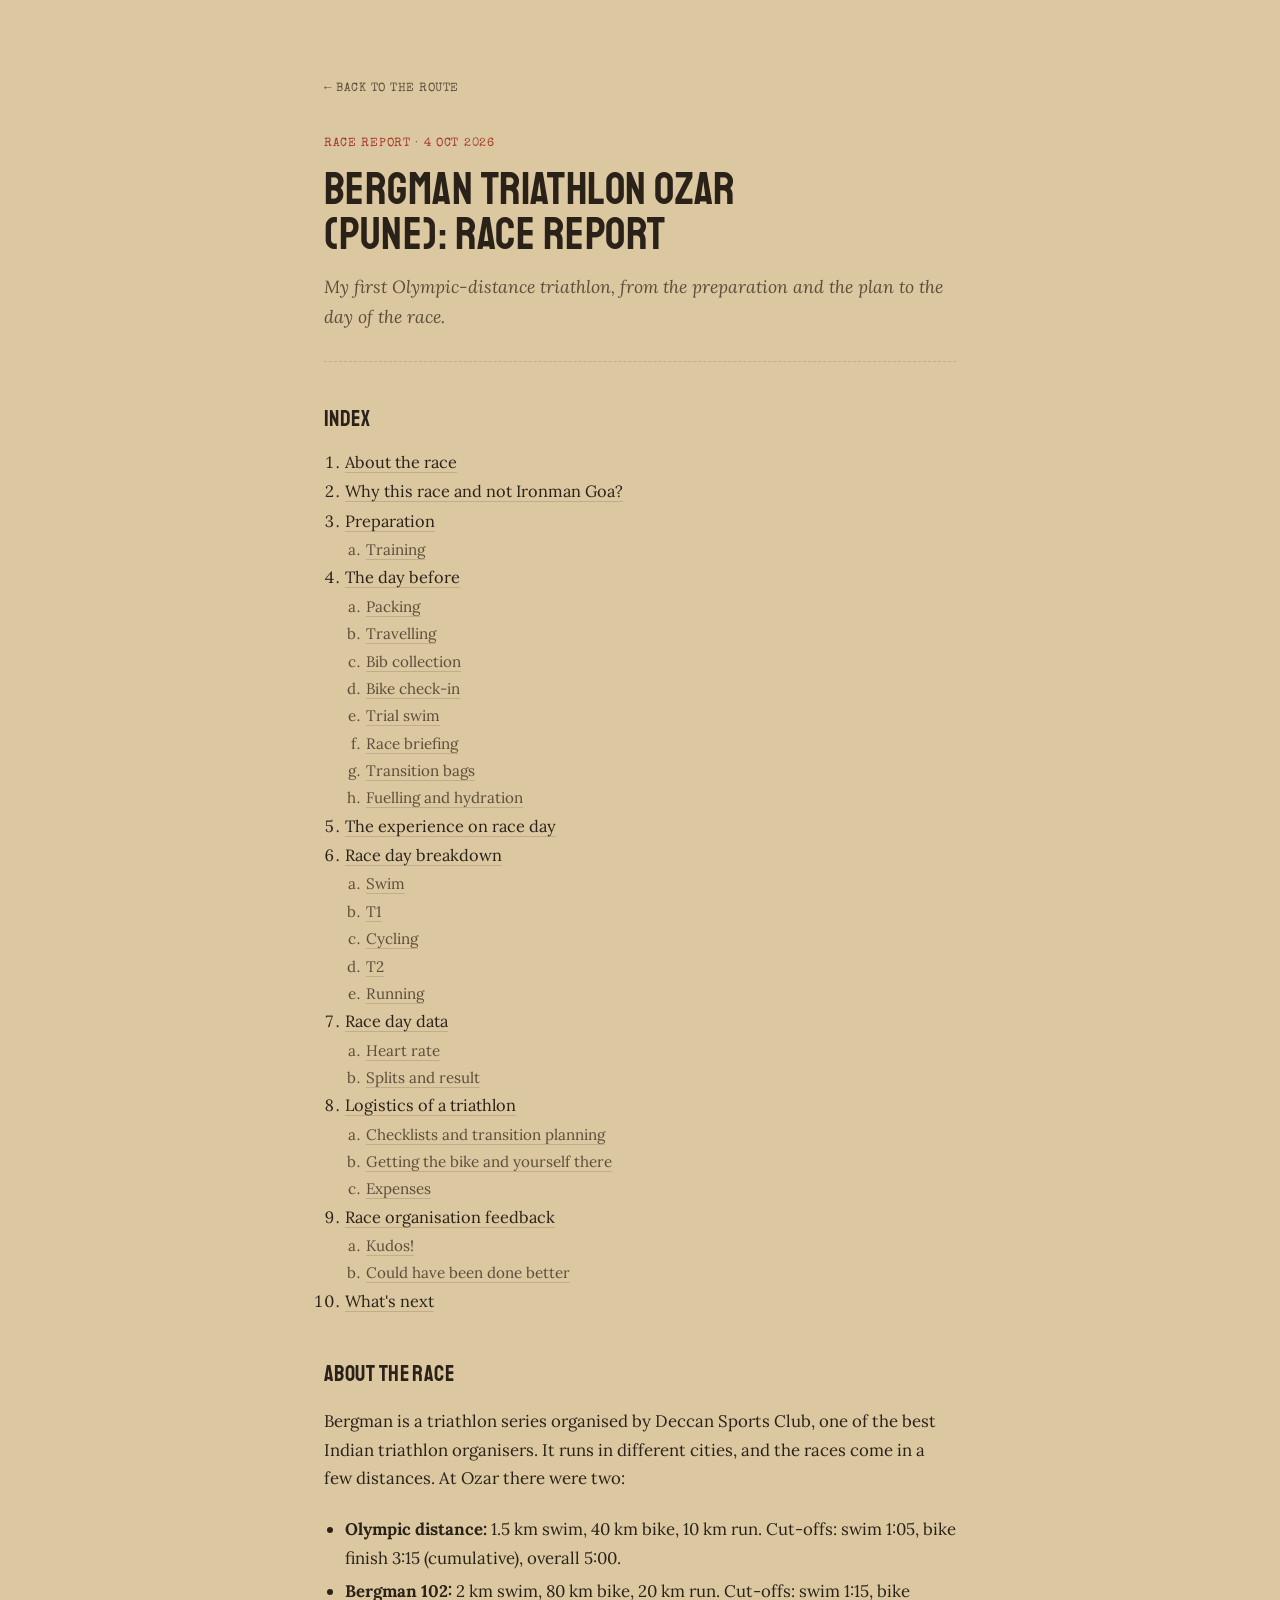
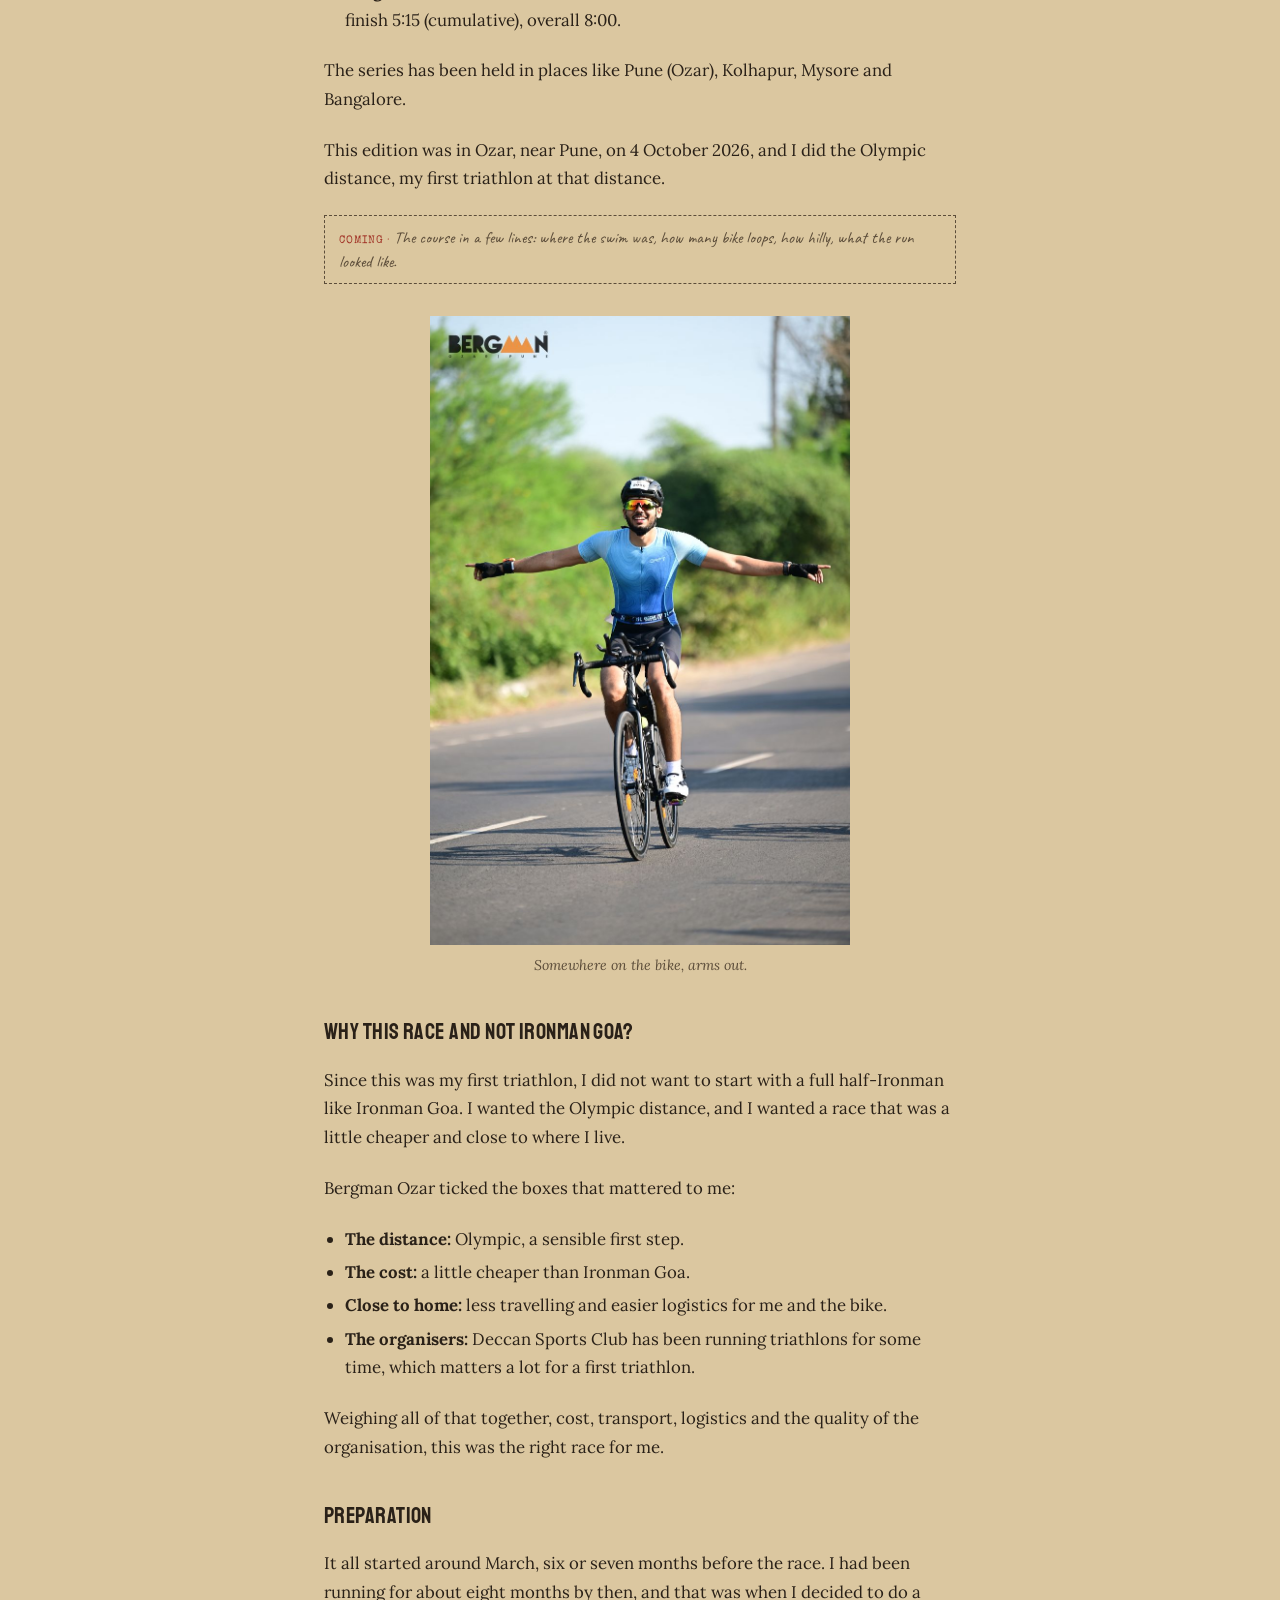
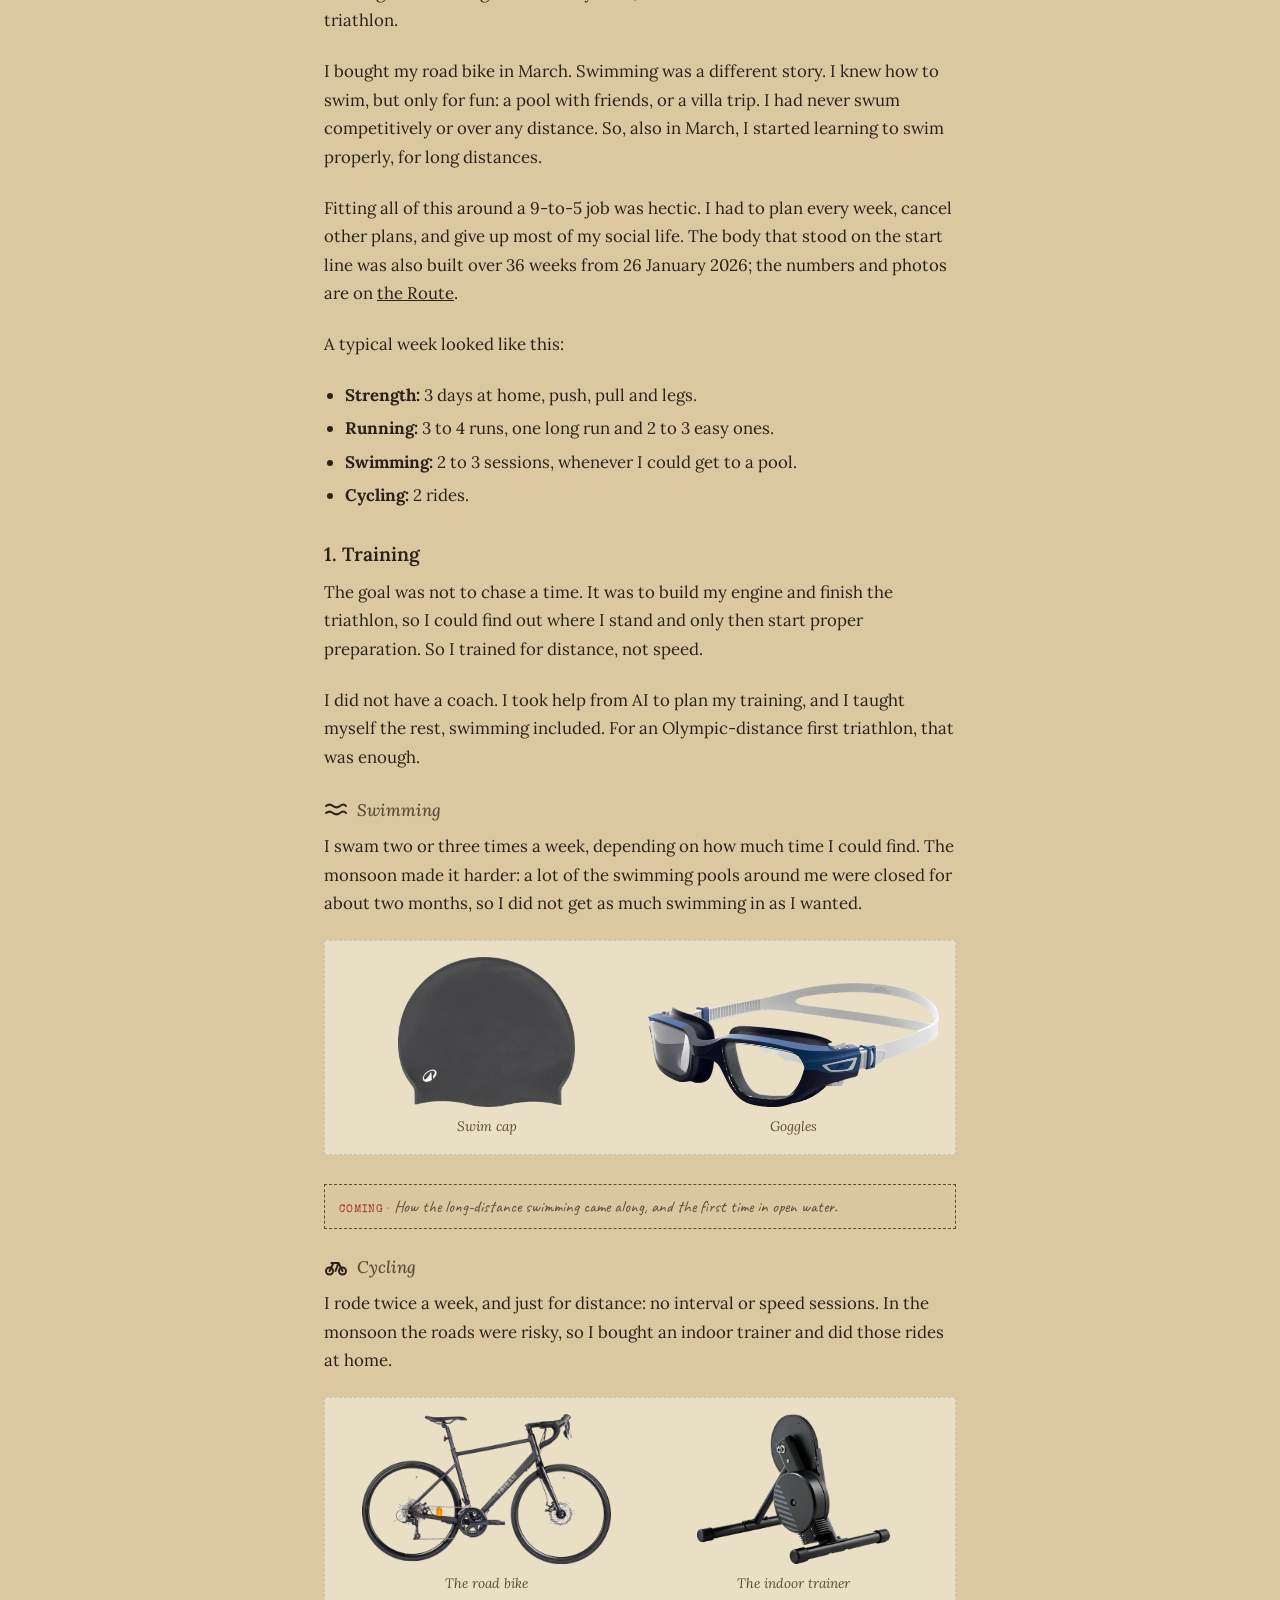
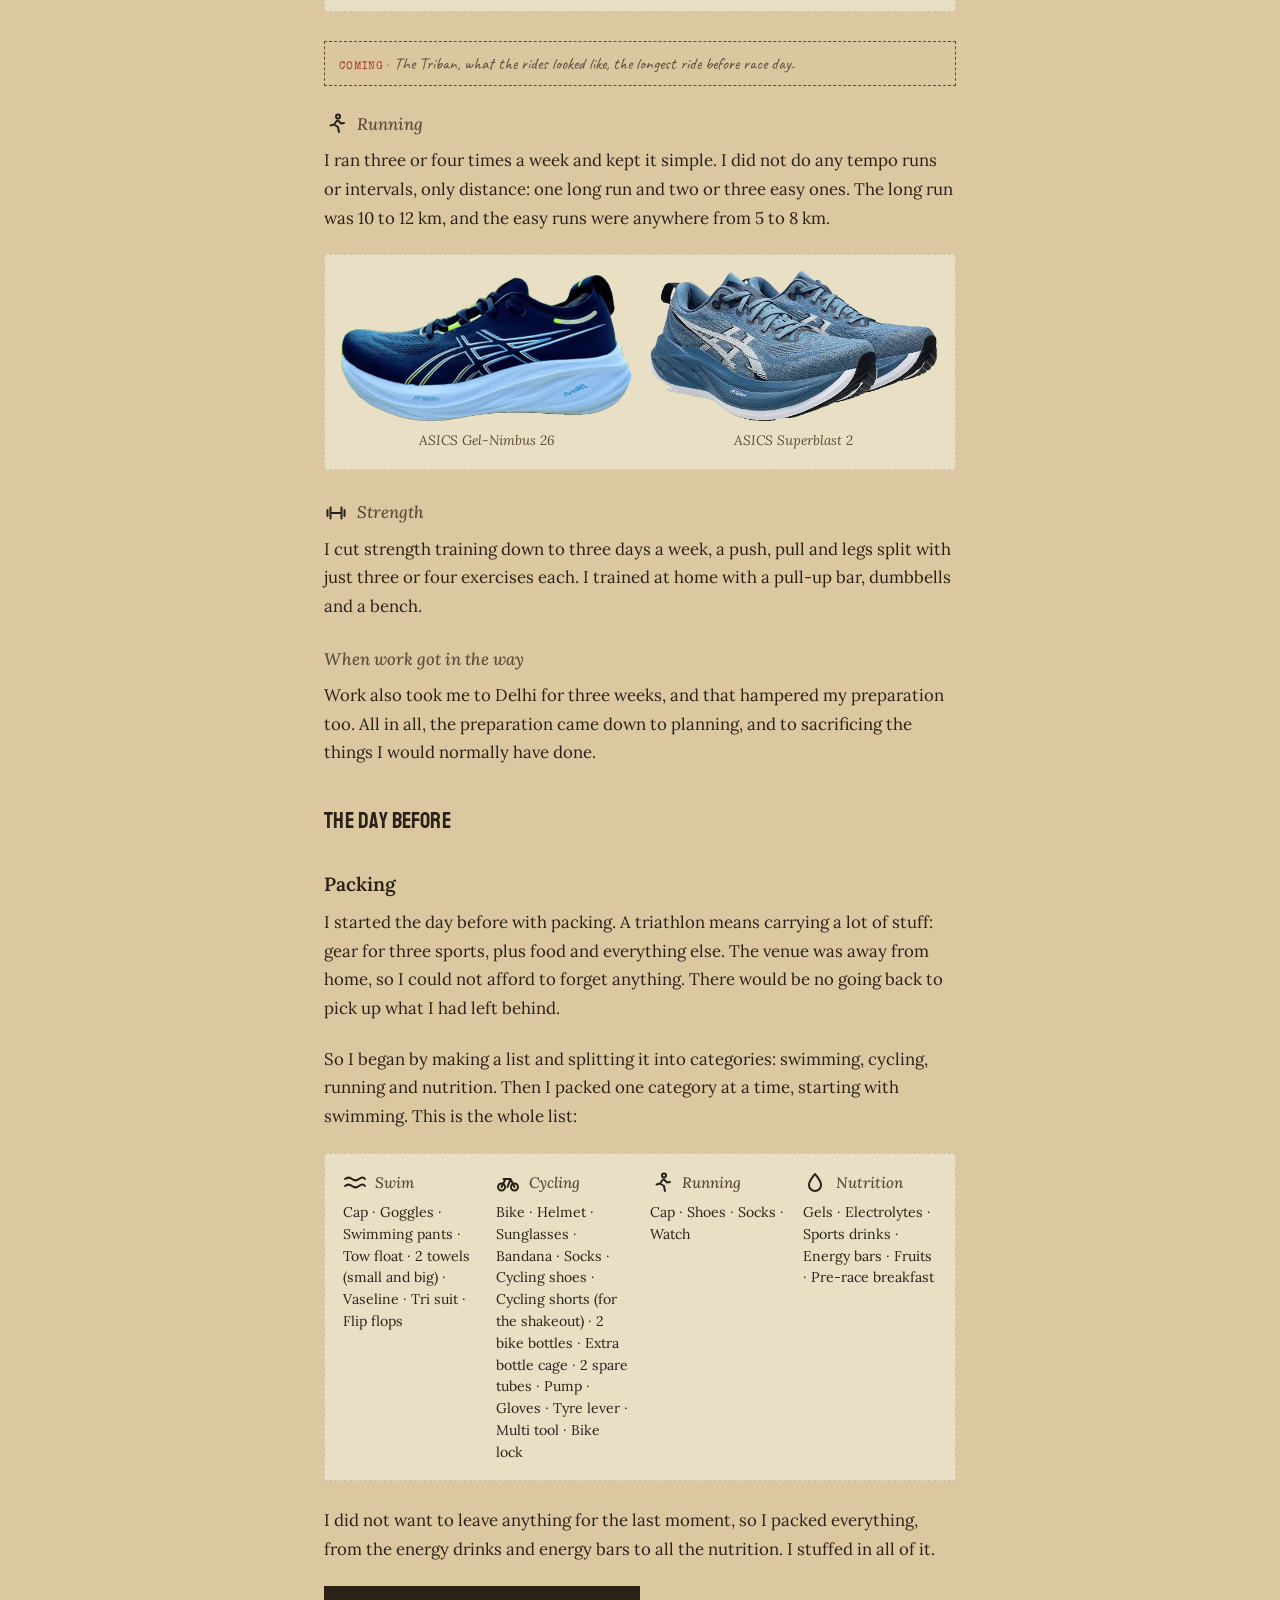
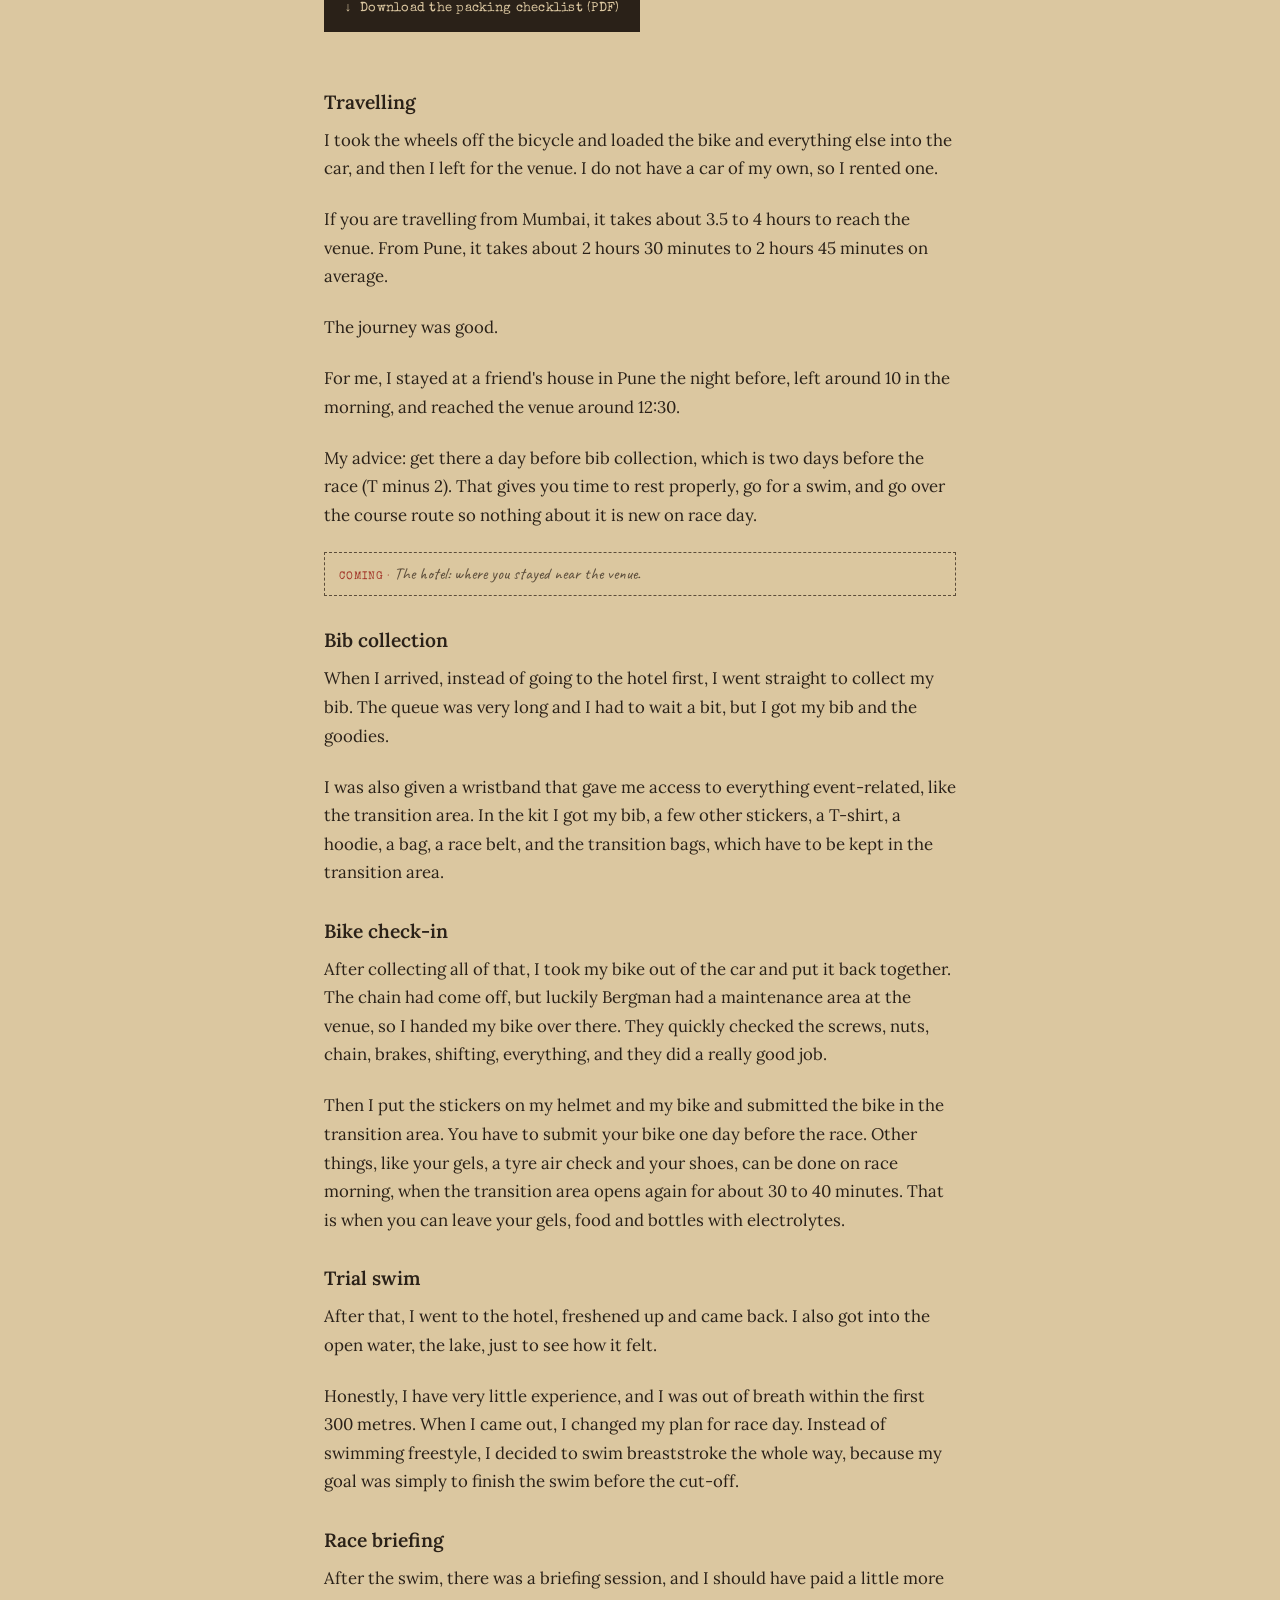
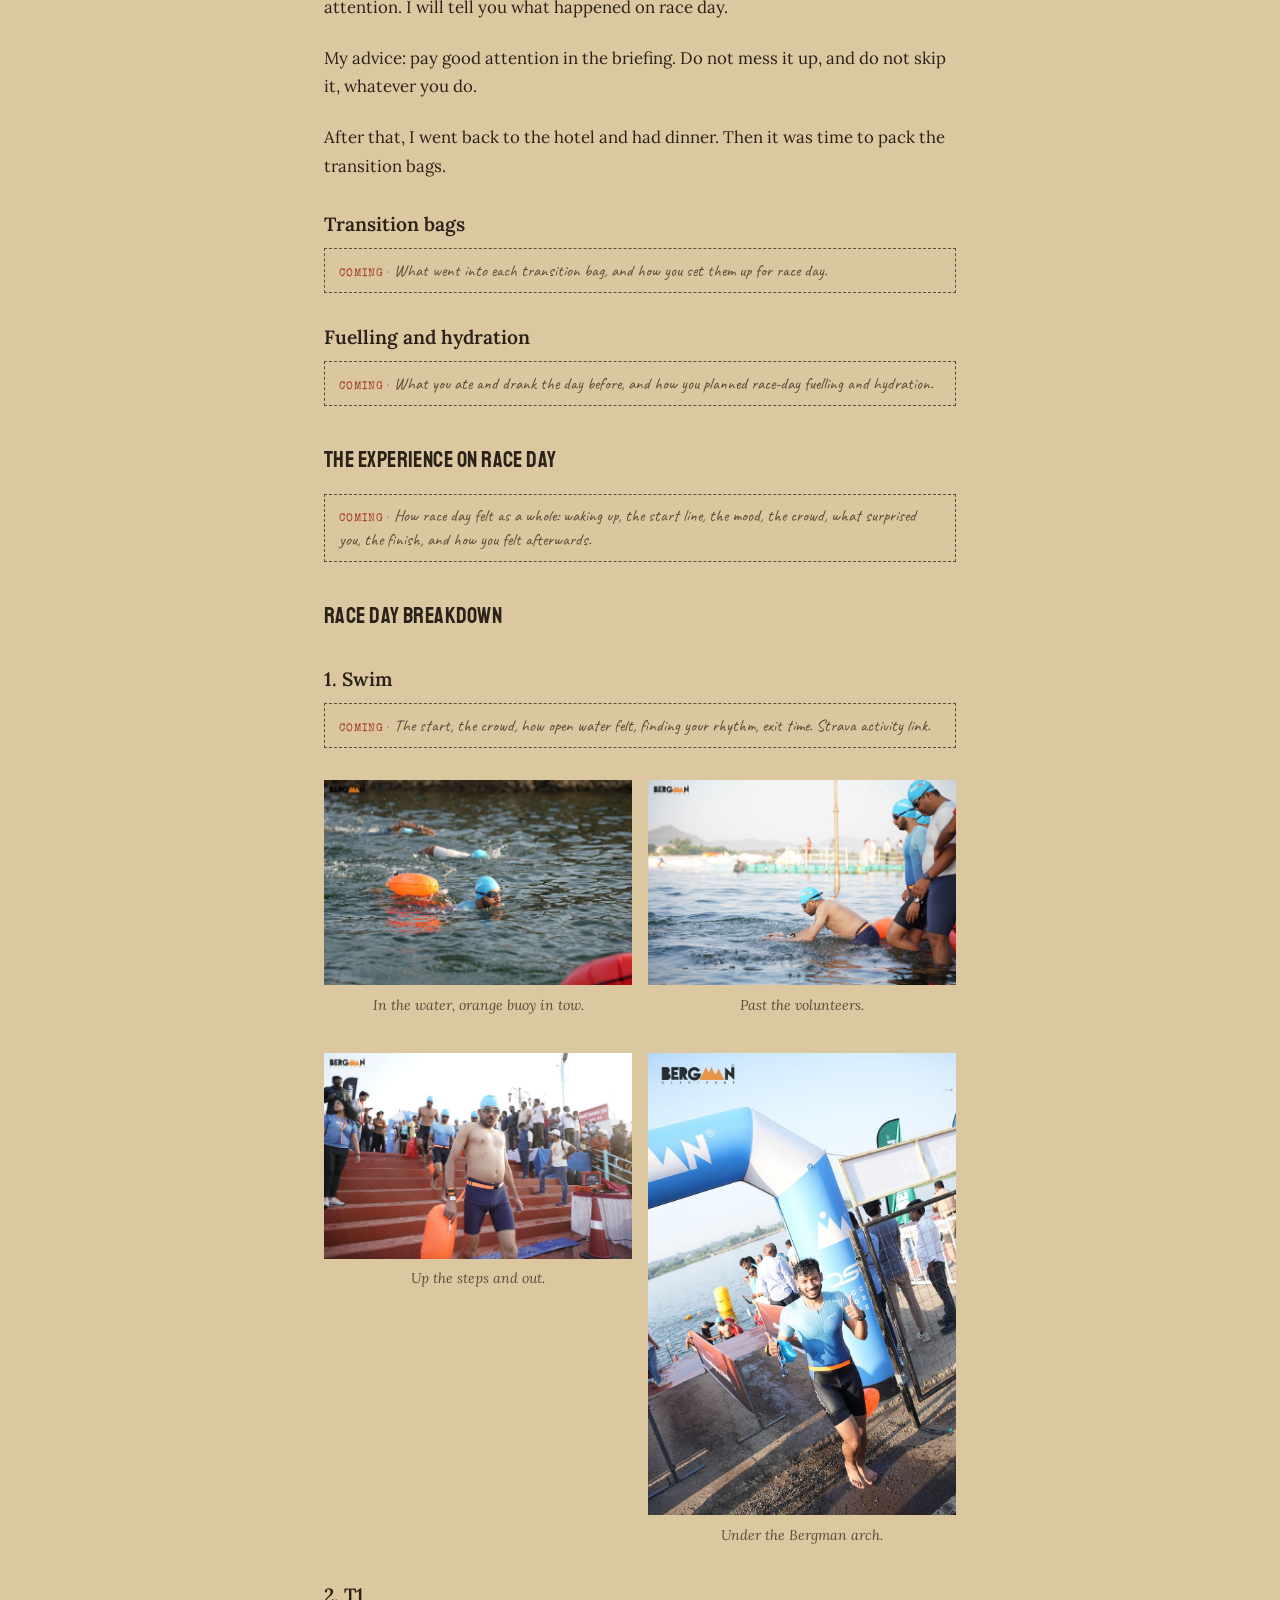
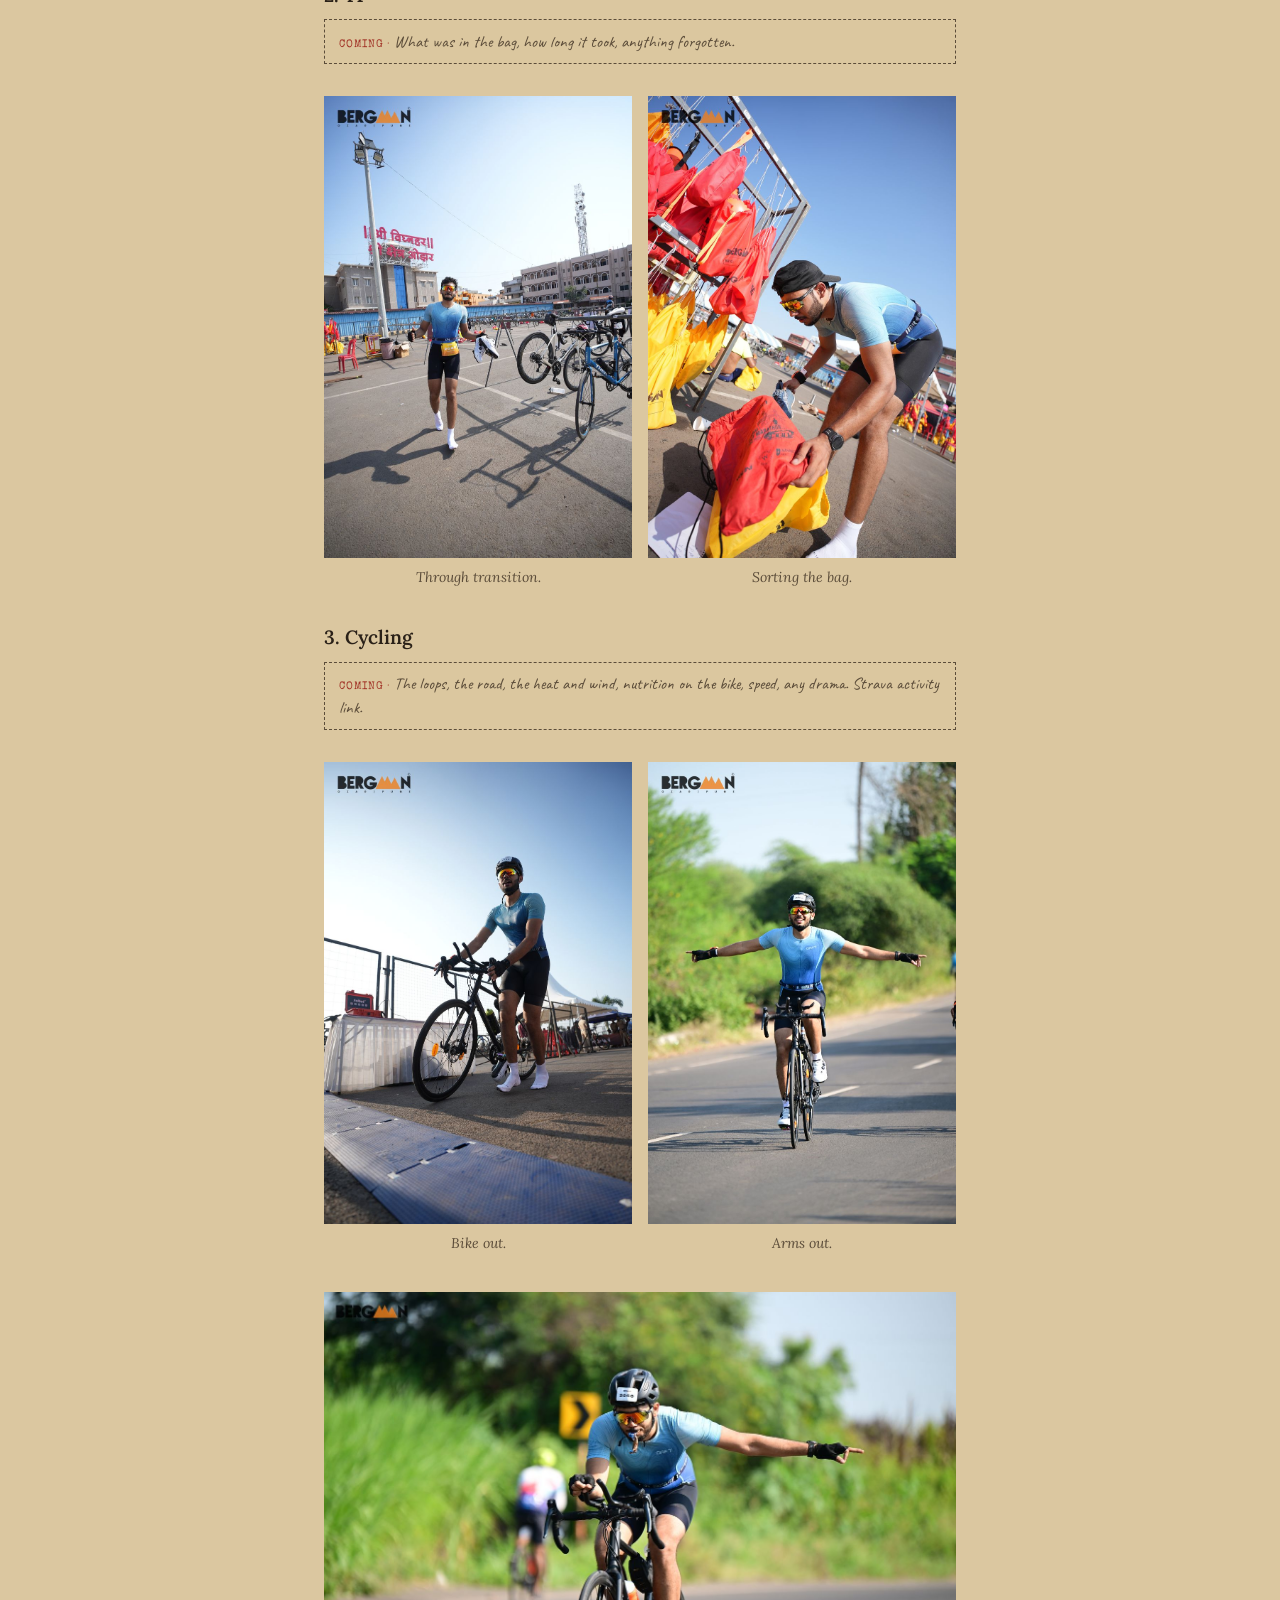
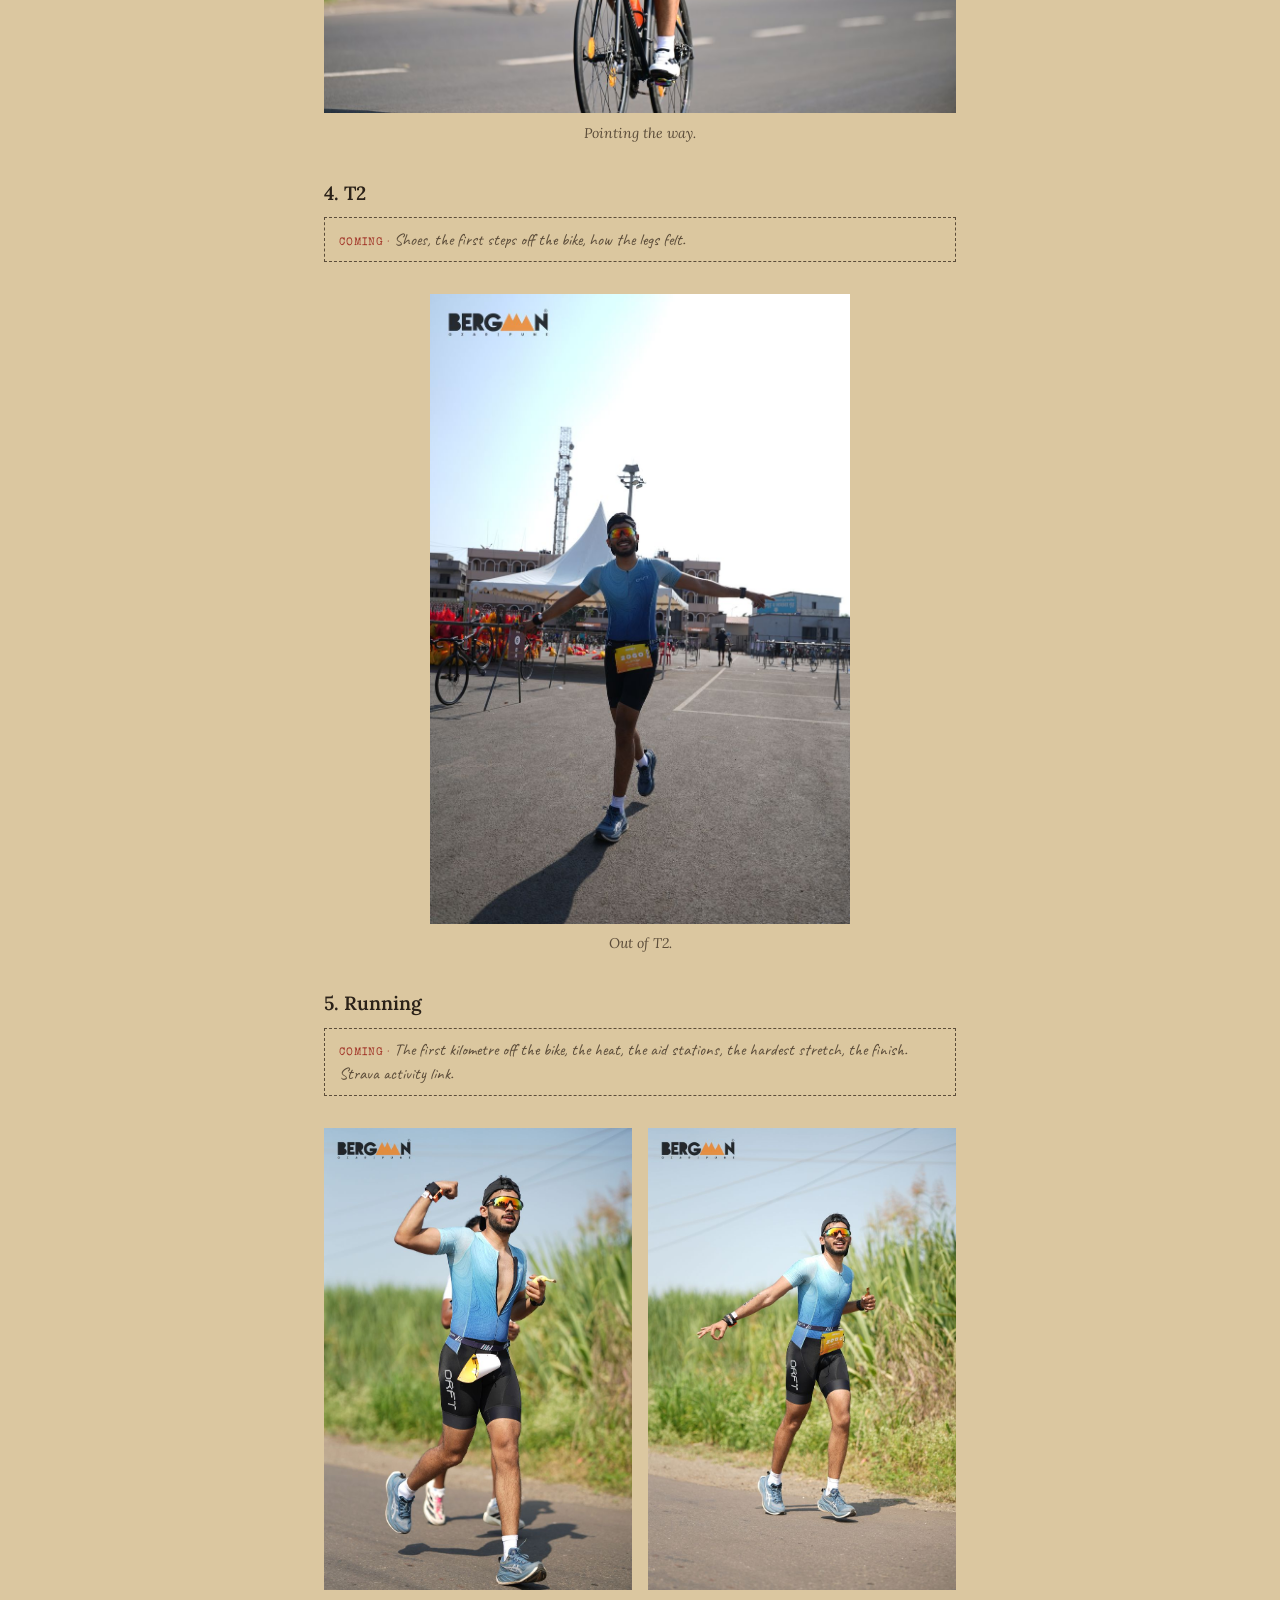
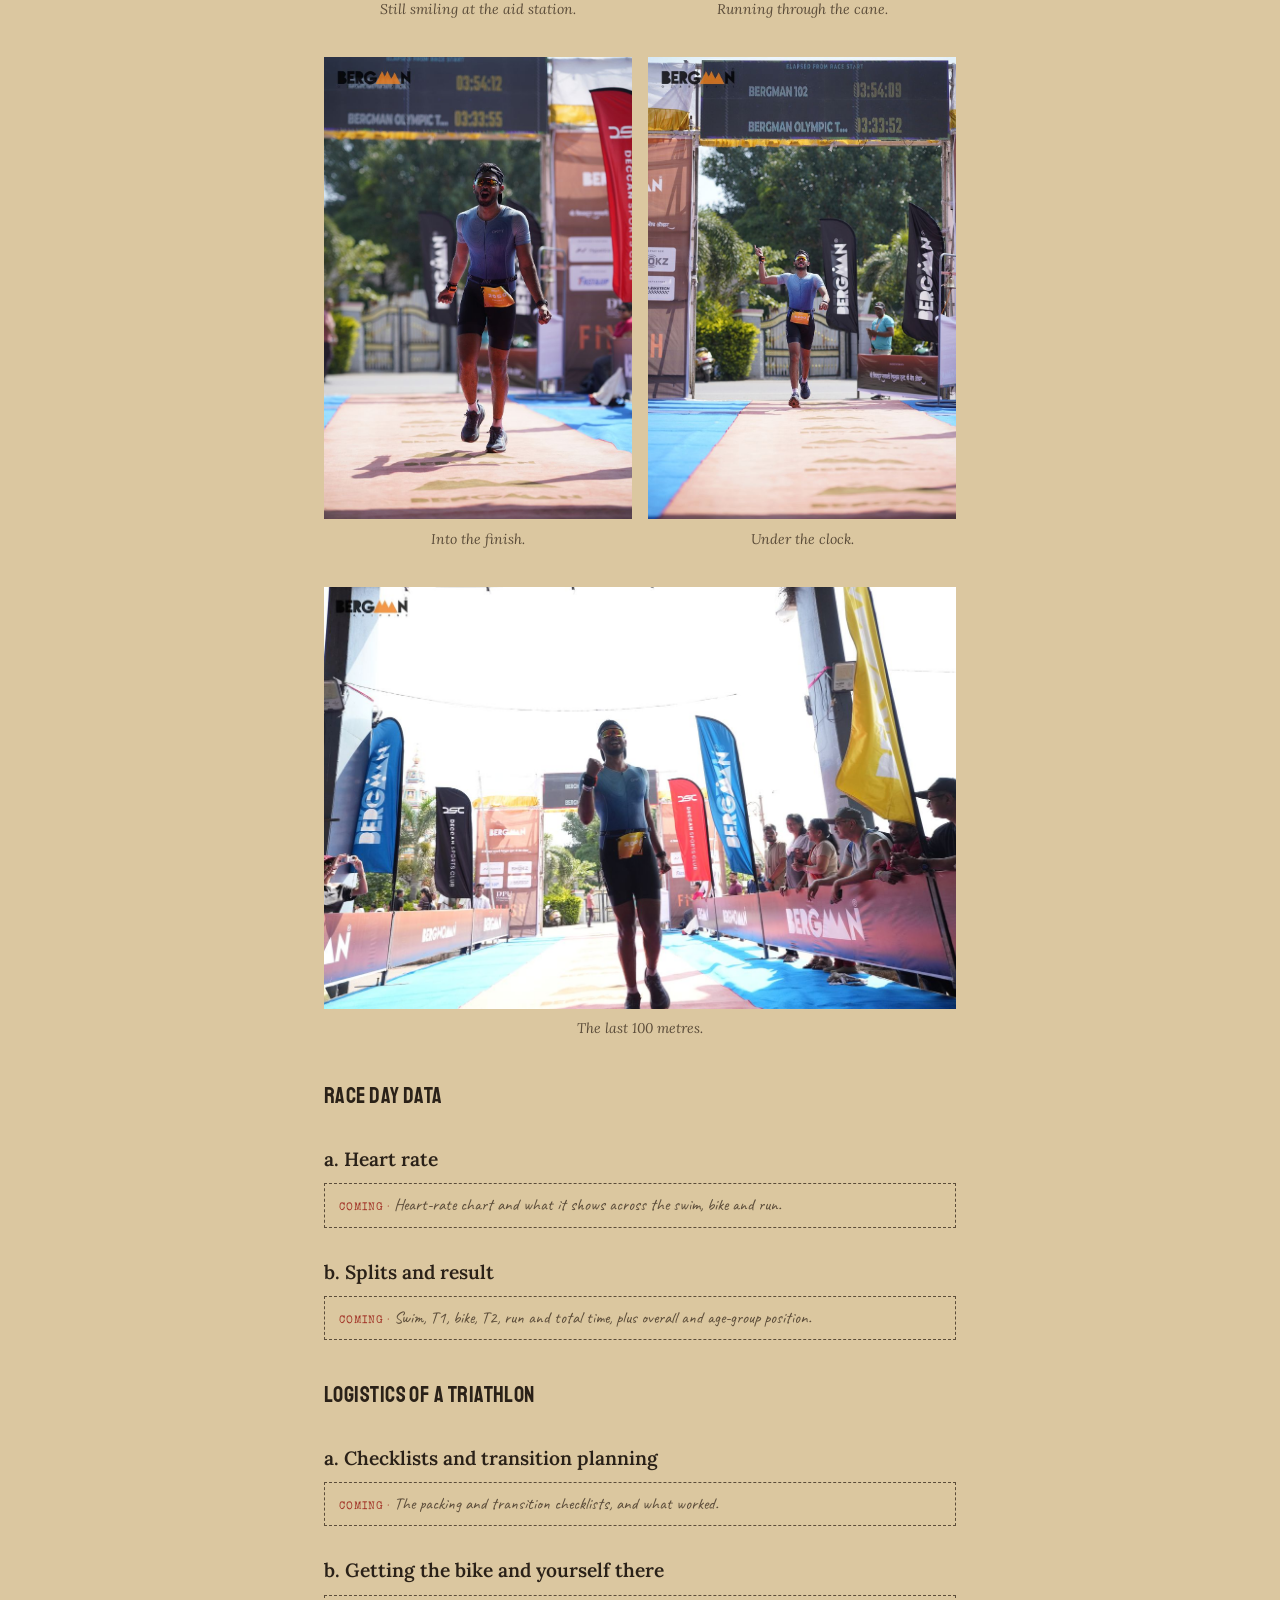
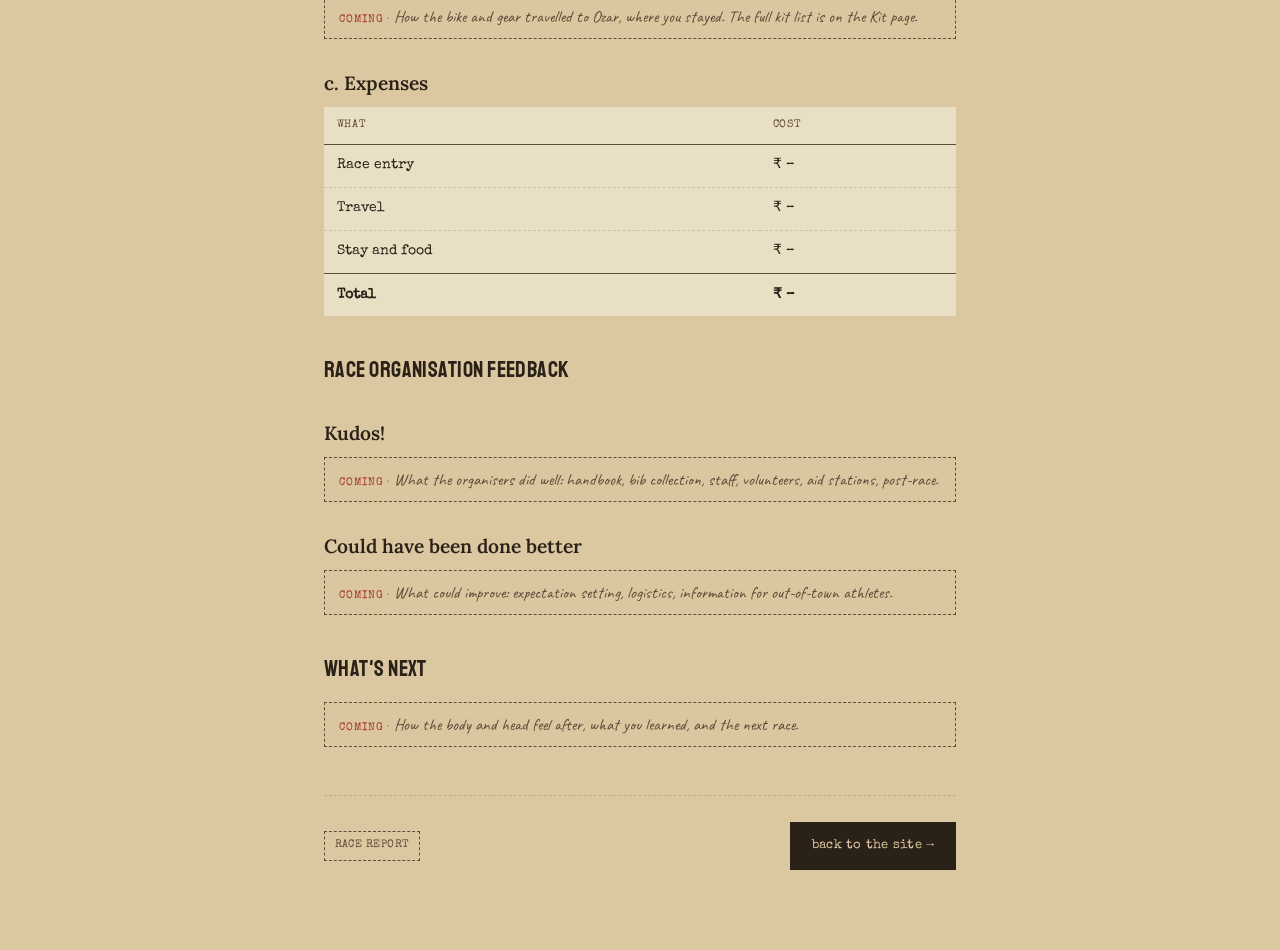
==== commit 32c29918: "Race report: race briefing section and lead-in to transition bags Co-Authored-By: Claude Sonnet 5.5 " ====
--- a/blog/triathlon-4-oct-2026.html
+++ b/blog/triathlon-4-oct-2026.html
@@ -29,7 +29,7 @@
           <li><a href="#about">About the race</a></li>
           <li><a href="#why-race">Why this race and not Ironman Goa?</a></li>
           <li><a href="#preparation">Preparation</a><ol><li><a href="#training">Training</a></li></ol></li>
-          <li><a href="#day-before">The day before</a><ol><li><a href="#packing">Packing</a></li><li><a href="#travel">Travelling</a></li><li><a href="#bib">Bib collection</a></li><li><a href="#bike-checkin">Bike check-in</a></li><li><a href="#trial-swim">Trial swim</a></li><li><a href="#transition-bags">Transition bags</a></li><li><a href="#fuel-hydration">Fuelling and hydration</a></li></ol></li>
+          <li><a href="#day-before">The day before</a><ol><li><a href="#packing">Packing</a></li><li><a href="#travel">Travelling</a></li><li><a href="#bib">Bib collection</a></li><li><a href="#bike-checkin">Bike check-in</a></li><li><a href="#trial-swim">Trial swim</a></li><li><a href="#briefing">Race briefing</a></li><li><a href="#transition-bags">Transition bags</a></li><li><a href="#fuel-hydration">Fuelling and hydration</a></li></ol></li>
           <li><a href="#experience">The experience on race day</a></li>
           <li><a href="#race-day">Race day breakdown</a><ol><li><a href="#swim">Swim</a></li><li><a href="#t1">T1</a></li><li><a href="#bike">Cycling</a></li><li><a href="#t2">T2</a></li><li><a href="#run">Running</a></li></ol></li>
           <li><a href="#data">Race day data</a><ol><li><a href="#hr">Heart rate</a></li><li><a href="#splits">Splits and result</a></li></ol></li>
@@ -264,8 +264,21 @@
         Instead of swimming freestyle, I decided to swim breaststroke the whole
         way, because my goal was simply to finish the swim before the cut-off.
       </p>
+      <h3 id="briefing">Race briefing</h3>
+      <p>
+        After the swim, there was a briefing session, and I should have paid a
+        little more attention. I will tell you what happened on race day.
+      </p>
+      <p>
+        My advice: pay good attention in the briefing. Do not mess it up, and do
+        not skip it, whatever you do.
+      </p>
+      <p>
+        After that, I went back to the hotel and had dinner. Then it was time to
+        pack the transition bags.
+      </p>
       <h3 id="transition-bags">Transition bags</h3>
-      <p class="tbd">How you set up the transition bags for race day.</p>
+      <p class="tbd">What went into each transition bag, and how you set them up for race day.</p>
       <h3 id="fuel-hydration">Fuelling and hydration</h3>
       <p class="tbd">What you ate and drank the day before, and how you planned race-day fuelling and hydration.</p>
       <h2 id="experience">The experience on race day</h2>
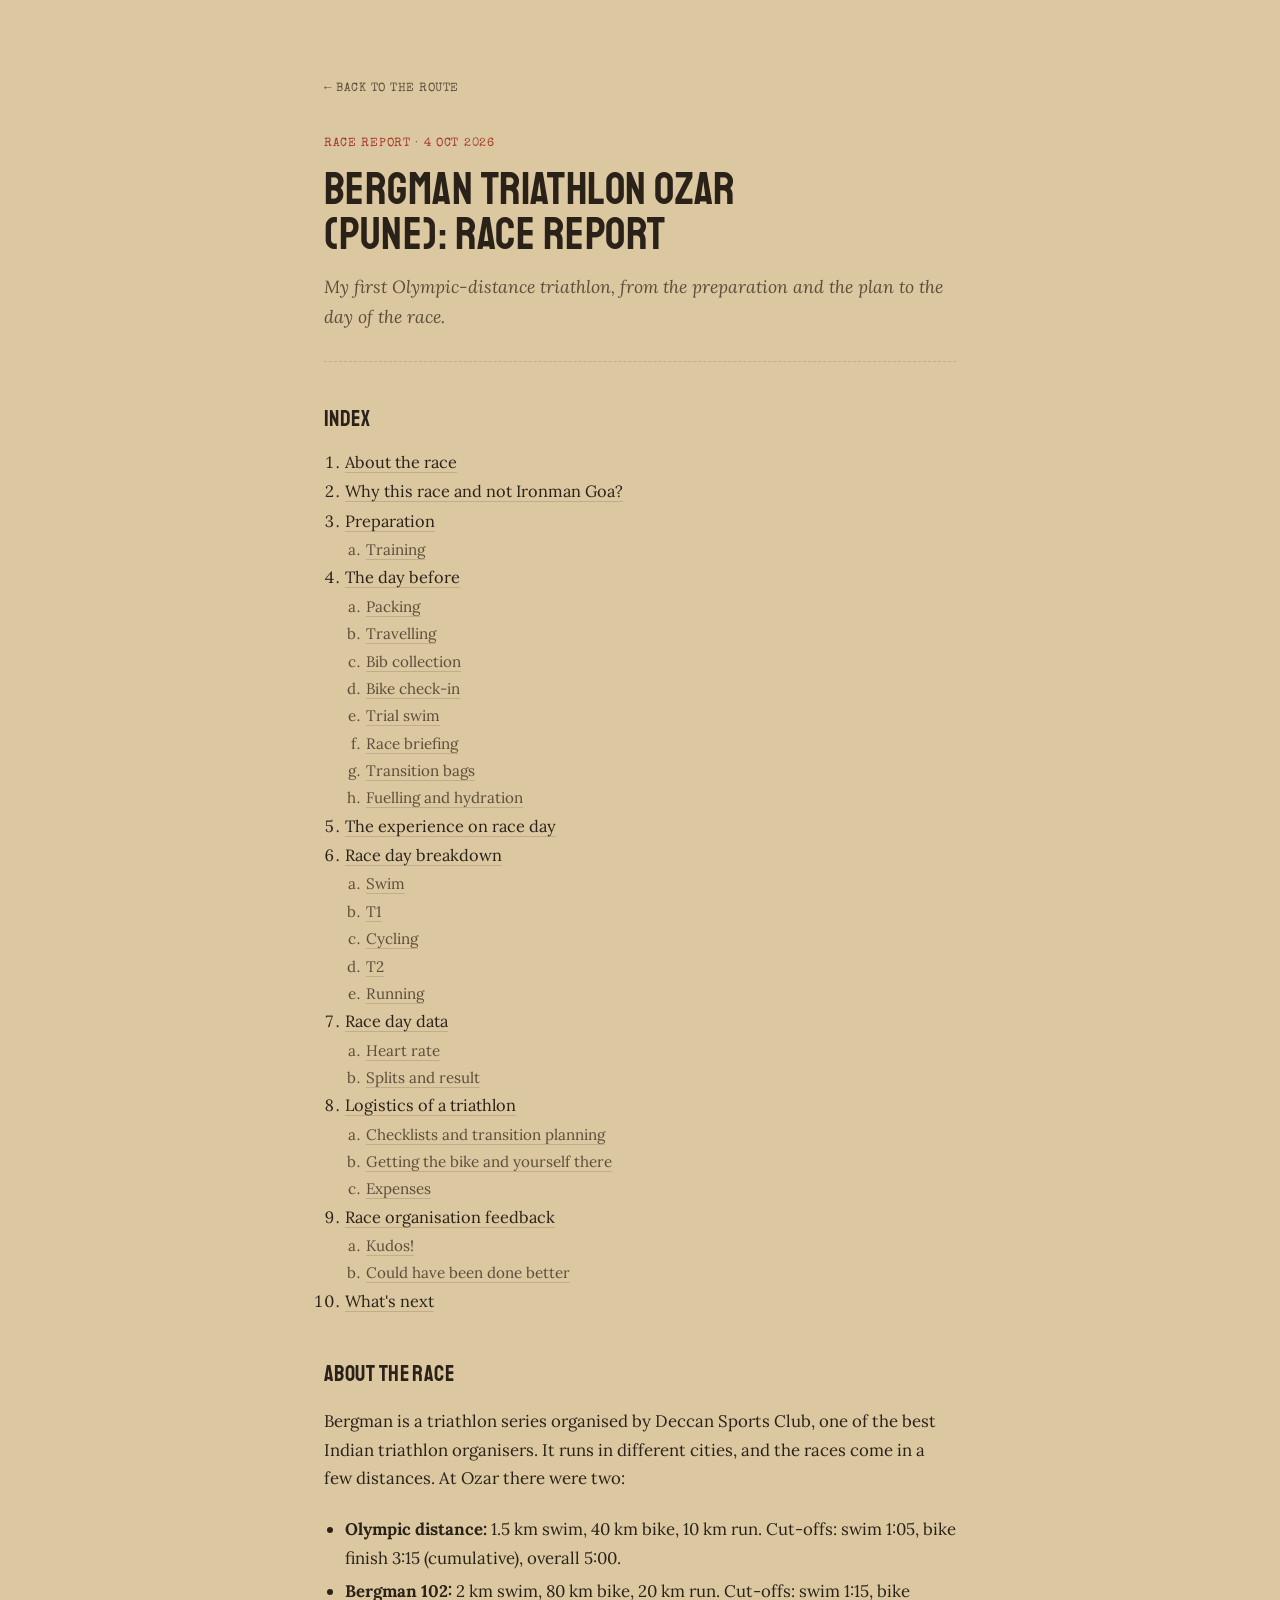
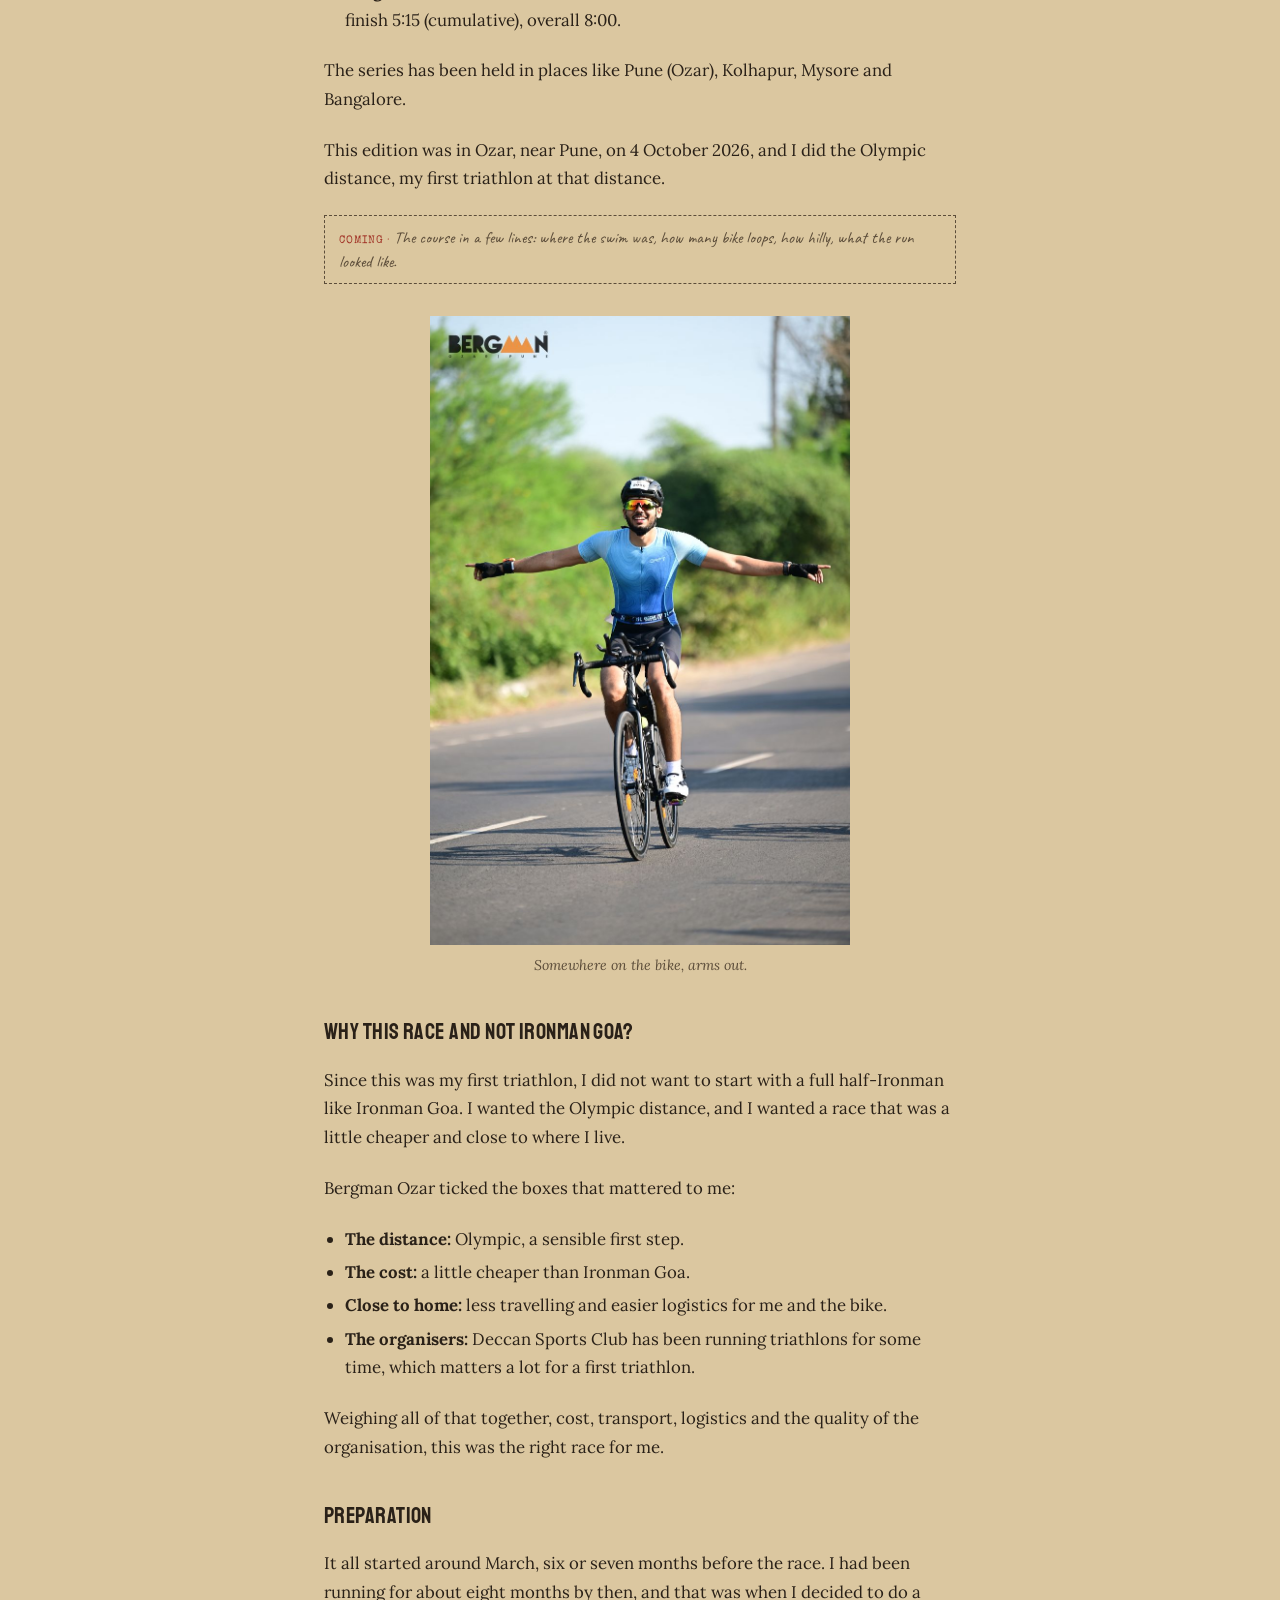
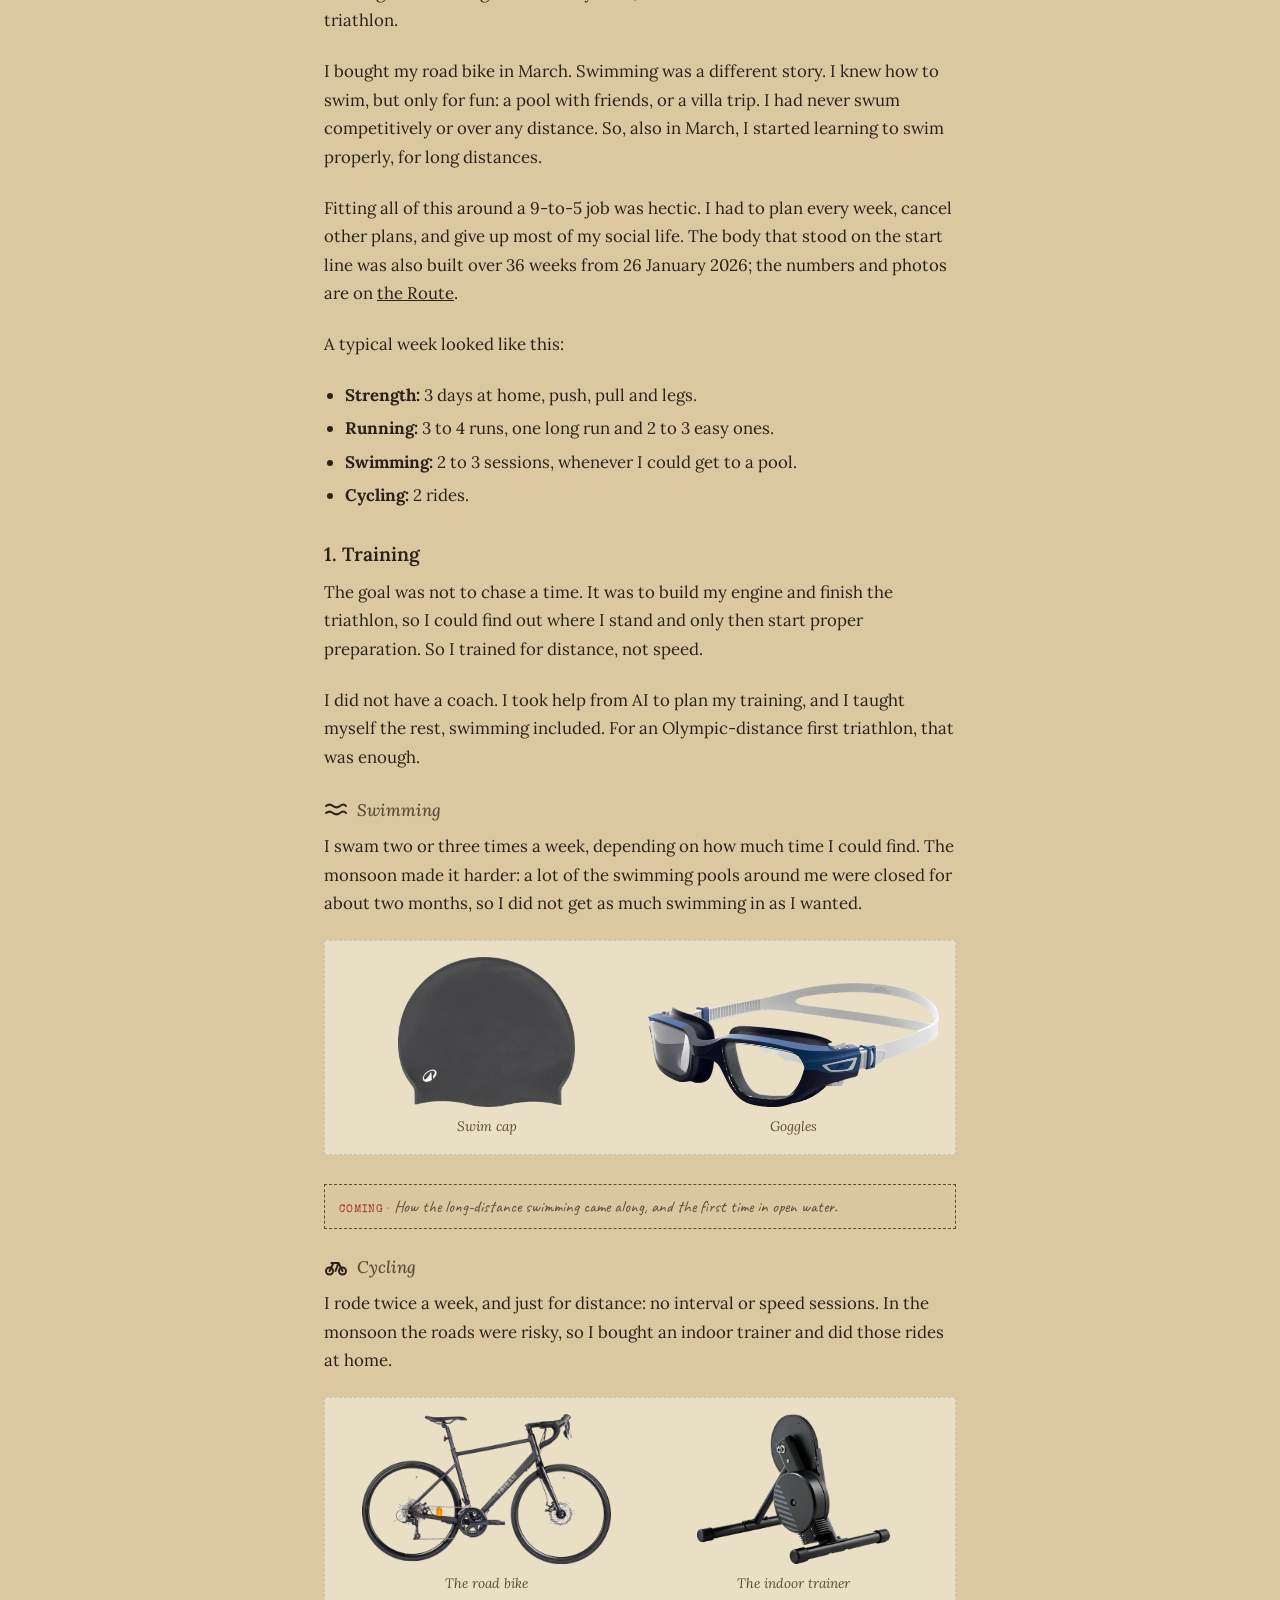
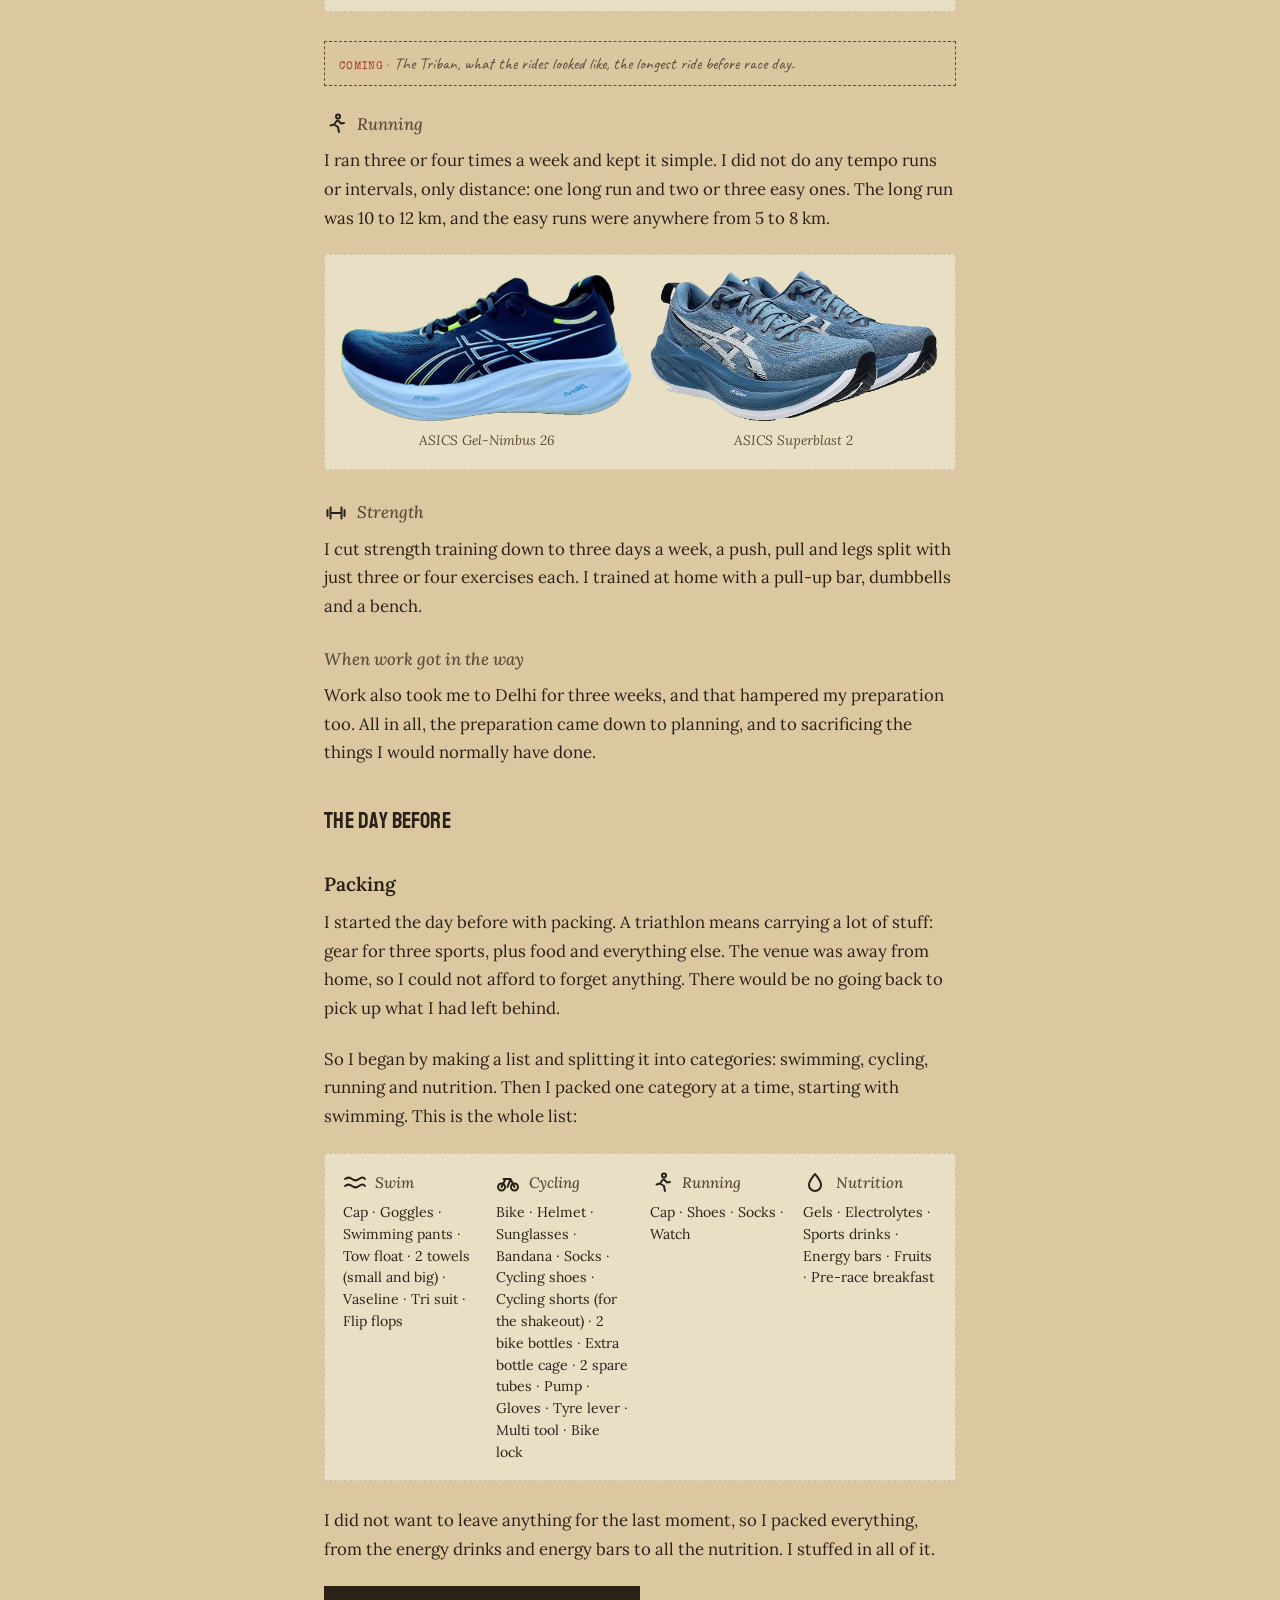
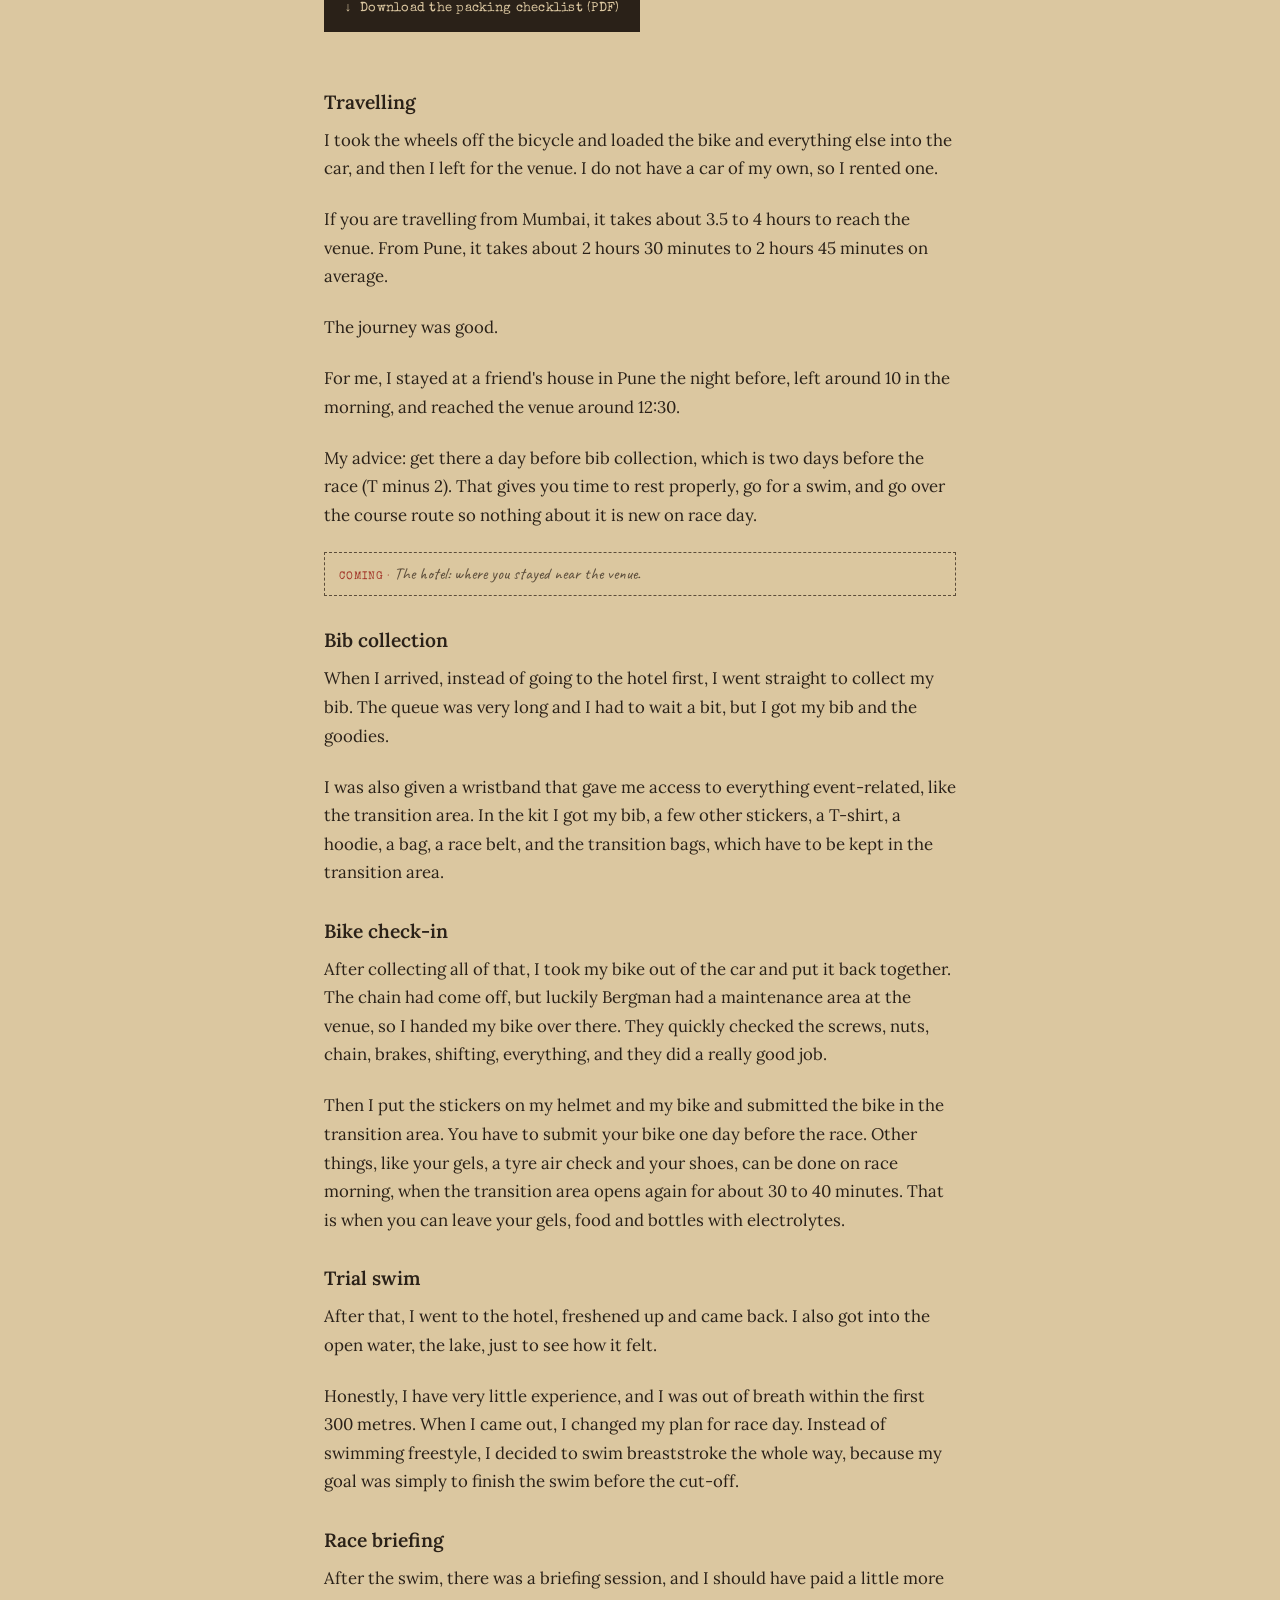
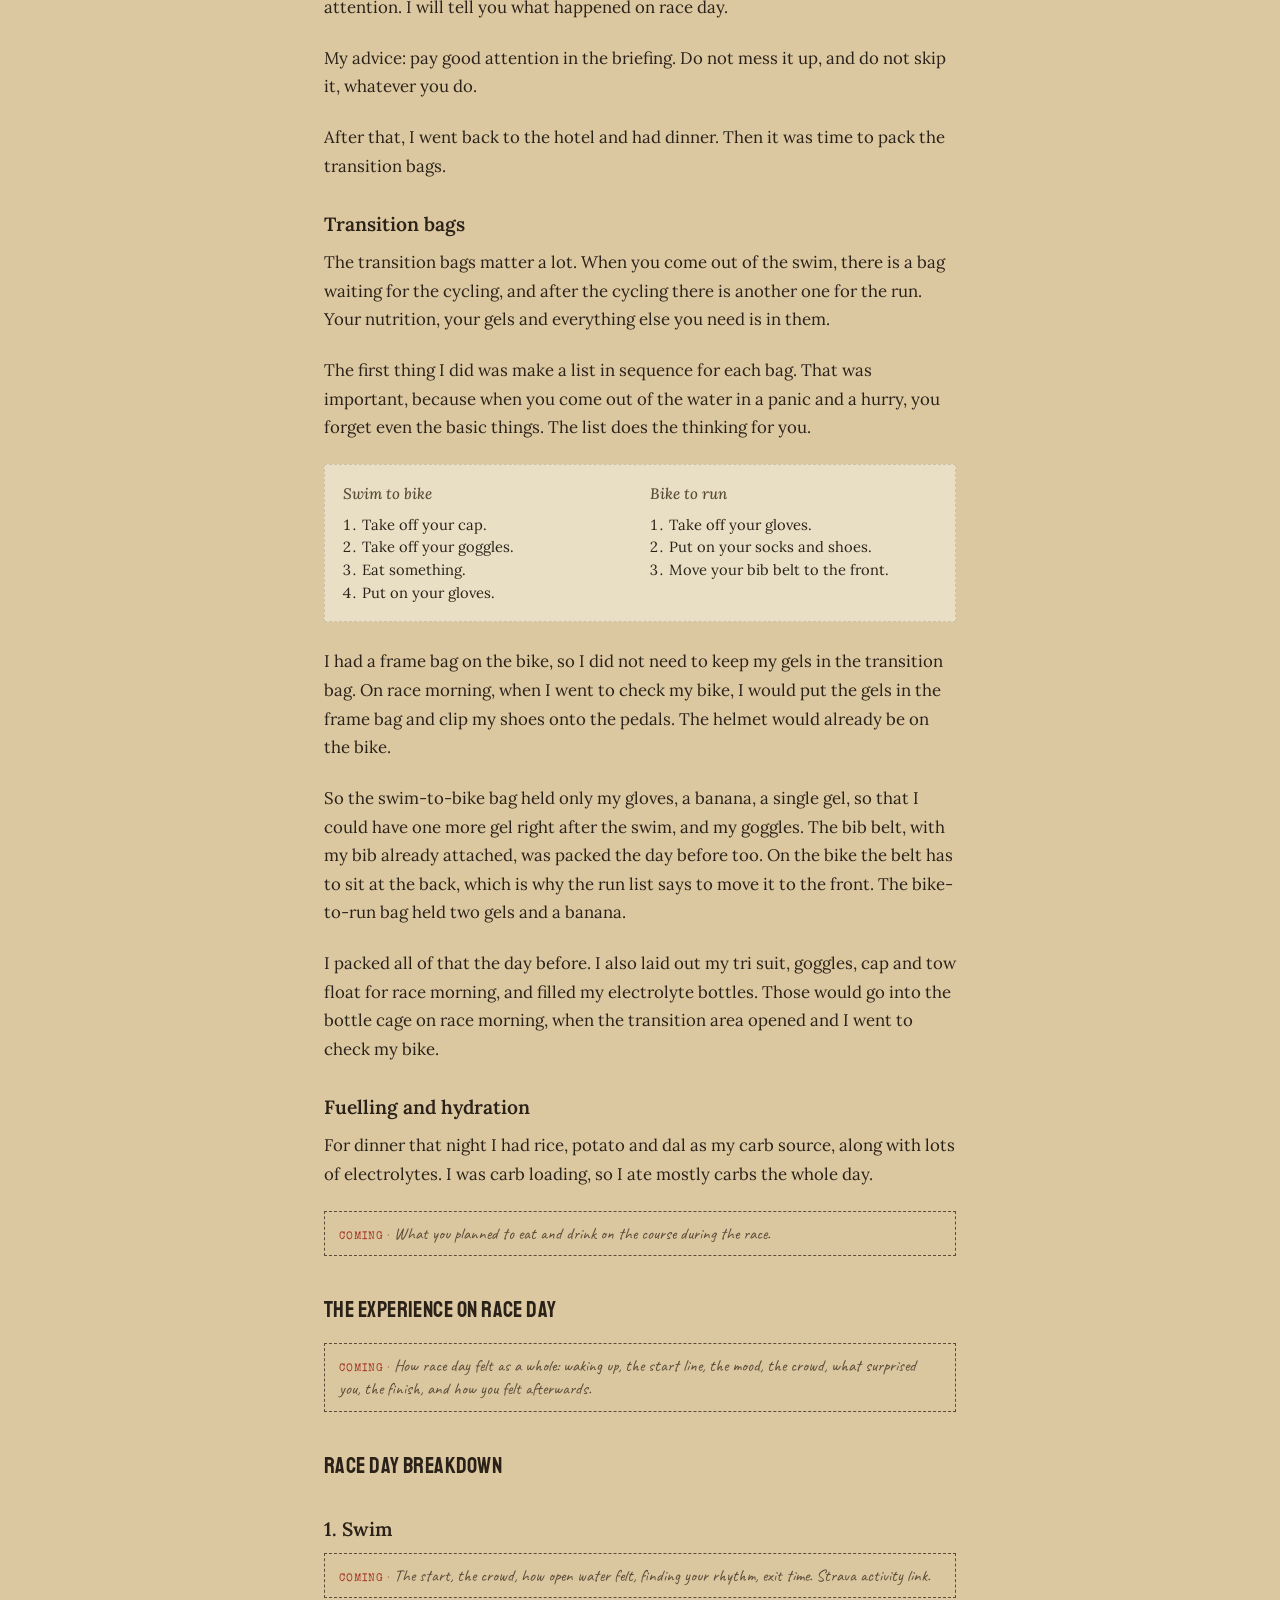
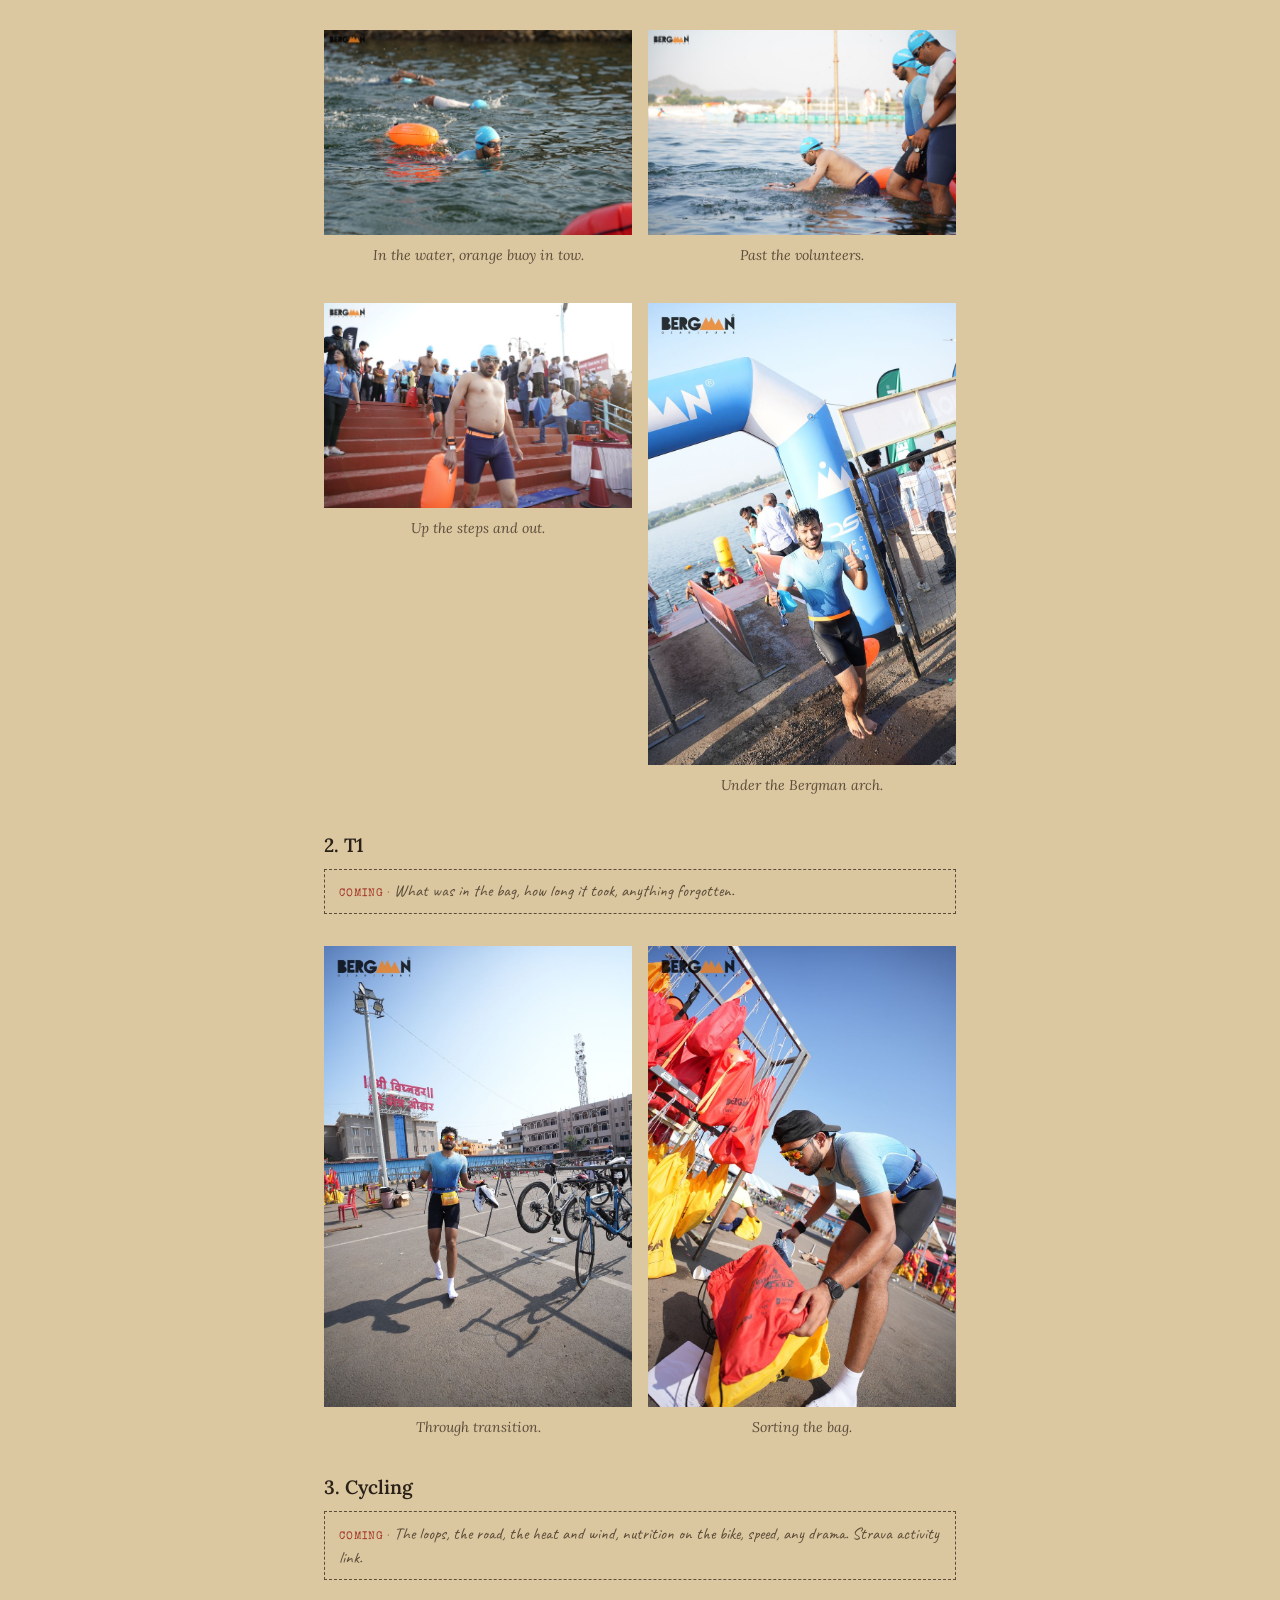
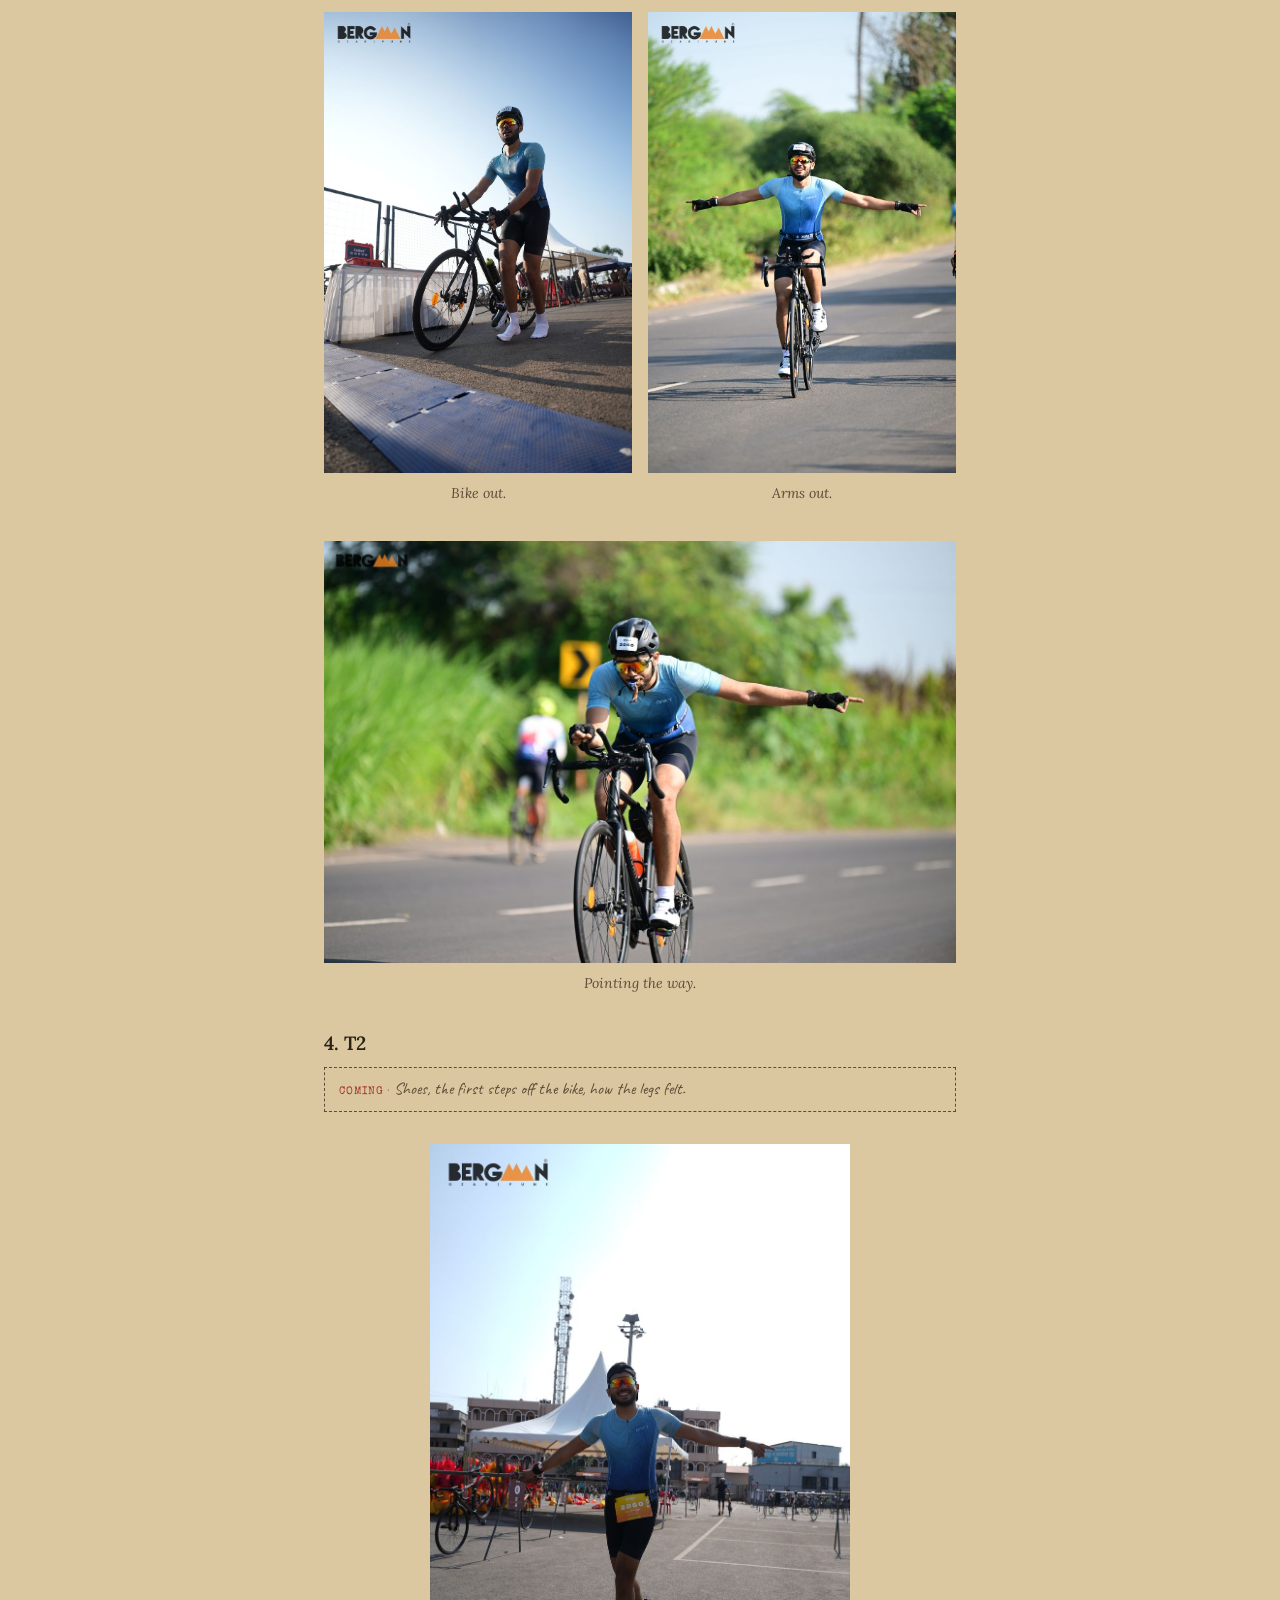
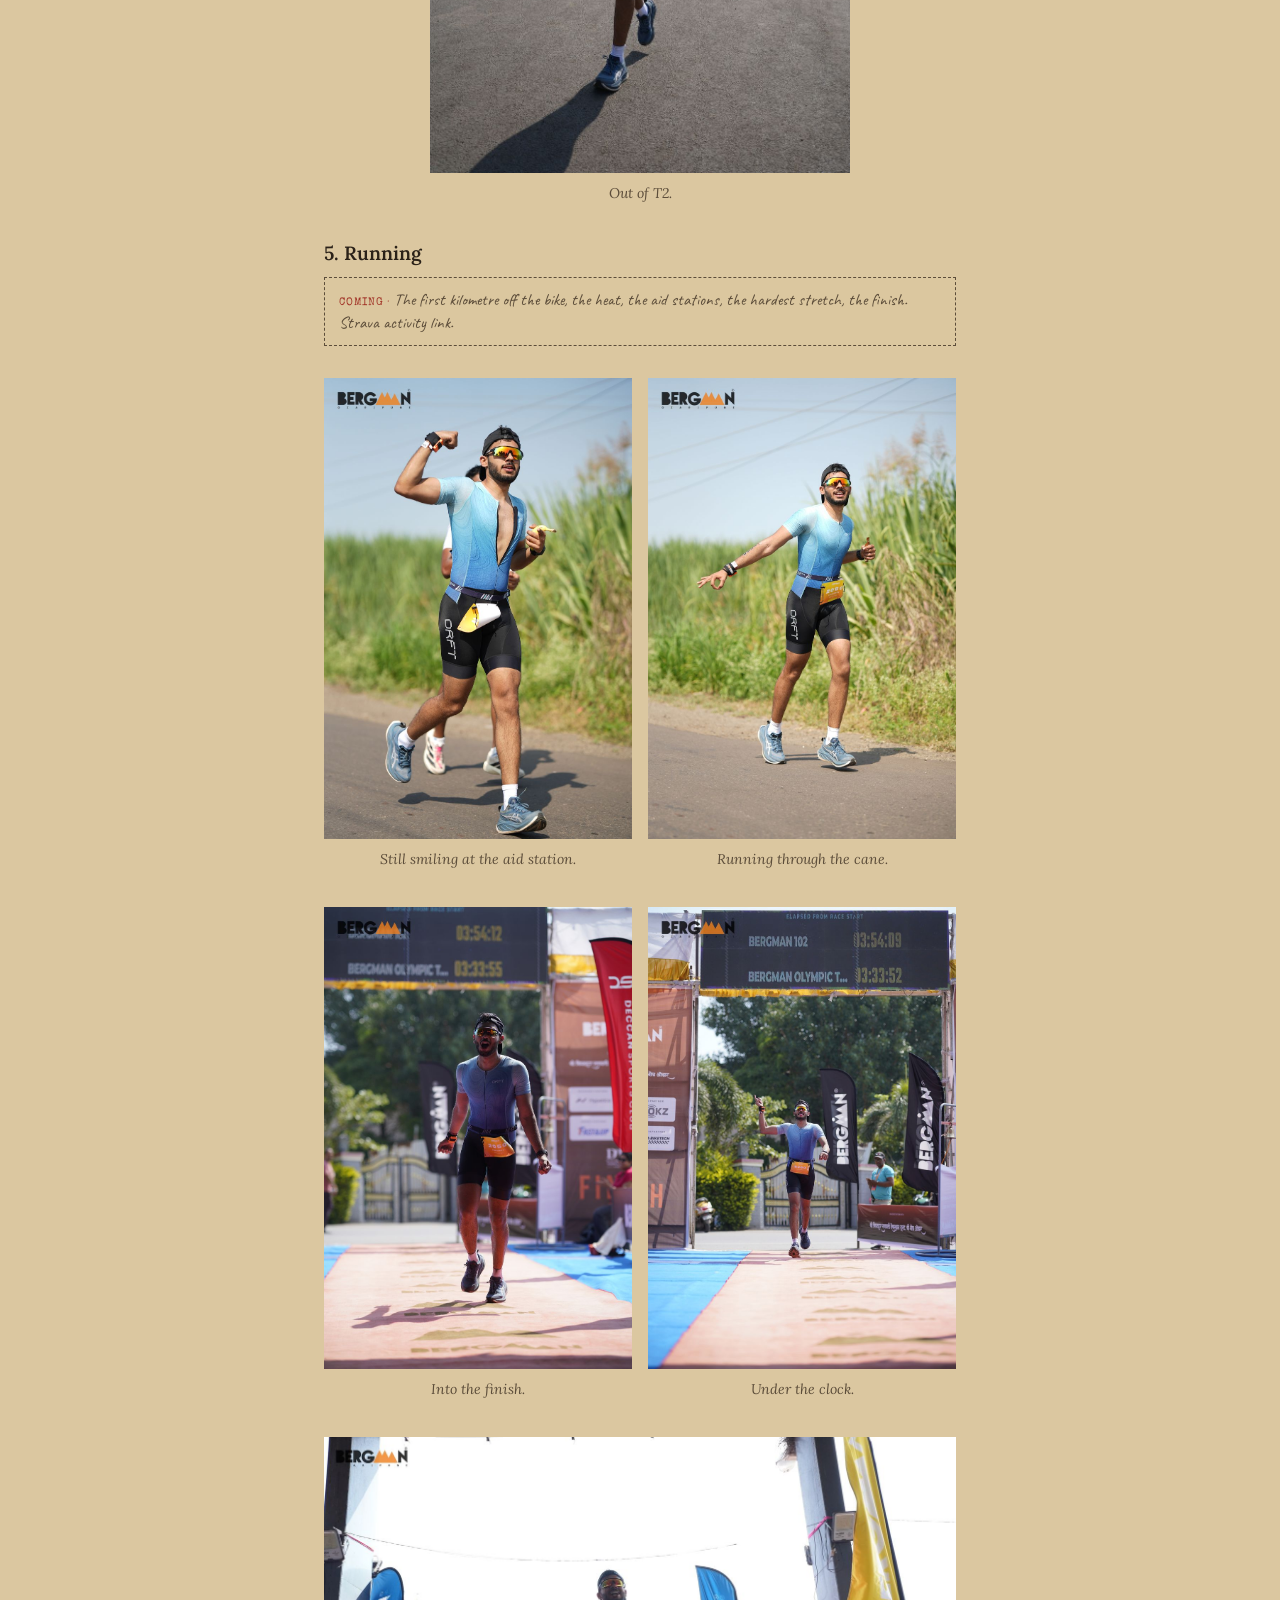
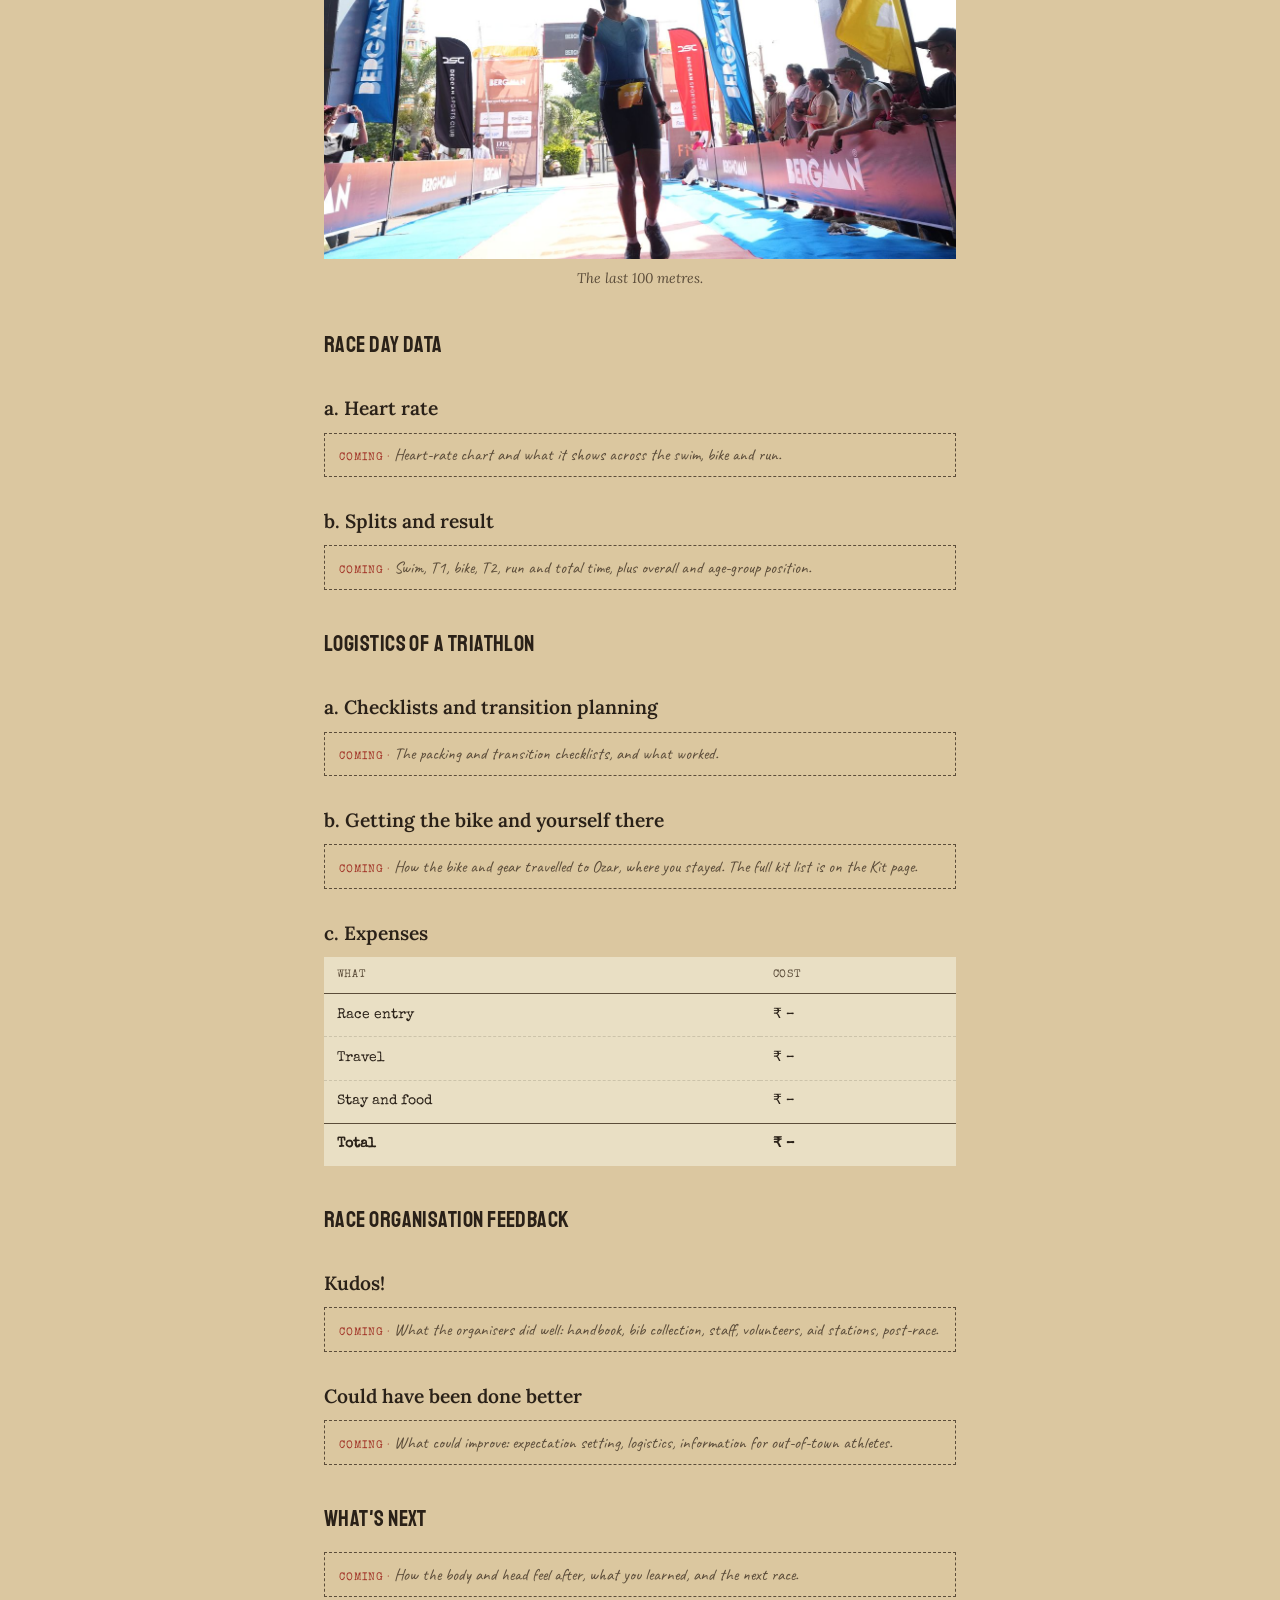
==== commit b0ceff06: "Race report: transition bags and dinner/carb-loading Co-Authored-By: Claude Sonnet 5.5 <noreply@anth" ====
--- a/blog/triathlon-4-oct-2026.html
+++ b/blog/triathlon-4-oct-2026.html
@@ -278,9 +278,64 @@
         pack the transition bags.
       </p>
       <h3 id="transition-bags">Transition bags</h3>
-      <p class="tbd">What went into each transition bag, and how you set them up for race day.</p>
+      <p>
+        The transition bags matter a lot. When you come out of the swim, there is
+        a bag waiting for the cycling, and after the cycling there is another
+        one for the run. Your nutrition, your gels and everything else you need
+        is in them.
+      </p>
+      <p>
+        The first thing I did was make a list in sequence for each bag. That was
+        important, because when you come out of the water in a panic and a
+        hurry, you forget even the basic things. The list does the thinking for
+        you.
+      </p>
+      <div class="pack-grid pack-grid--two">
+        <div class="pack-col">
+          <h4>Swim to bike</h4>
+          <ol>
+            <li>Take off your cap.</li>
+            <li>Take off your goggles.</li>
+            <li>Eat something.</li>
+            <li>Put on your gloves.</li>
+          </ol>
+        </div>
+        <div class="pack-col">
+          <h4>Bike to run</h4>
+          <ol>
+            <li>Take off your gloves.</li>
+            <li>Put on your socks and shoes.</li>
+            <li>Move your bib belt to the front.</li>
+          </ol>
+        </div>
+      </div>
+      <p>
+        I had a frame bag on the bike, so I did not need to keep my gels in the
+        transition bag. On race morning, when I went to check my bike, I would
+        put the gels in the frame bag and clip my shoes onto the pedals. The
+        helmet would already be on the bike.
+      </p>
+      <p>
+        So the swim-to-bike bag held only my gloves, a banana, a single gel, so
+        that I could have one more gel right after the swim, and my goggles. The
+        bib belt, with my bib already attached, was packed the day before too.
+        On the bike the belt has to sit at the back, which is why the run list
+        says to move it to the front. The bike-to-run bag held two gels and a
+        banana.
+      </p>
+      <p>
+        I packed all of that the day before. I also laid out my tri suit, goggles,
+        cap and tow float for race morning, and filled my electrolyte bottles.
+        Those would go into the bottle cage on race morning, when the transition
+        area opened and I went to check my bike.
+      </p>
       <h3 id="fuel-hydration">Fuelling and hydration</h3>
-      <p class="tbd">What you ate and drank the day before, and how you planned race-day fuelling and hydration.</p>
+      <p>
+        For dinner that night I had rice, potato and dal as my carb source, along
+        with lots of electrolytes. I was carb loading, so I ate mostly carbs the
+        whole day.
+      </p>
+      <p class="tbd">What you planned to eat and drink on the course during the race.</p>
       <h2 id="experience">The experience on race day</h2>
       <p class="tbd">How race day felt as a whole: waking up, the start line, the mood, the crowd, what surprised you, the finish, and how you felt afterwards.</p>
       <h2 id="race-day">Race day breakdown</h2>
--- a/assets/css/blog.css
+++ b/assets/css/blog.css
@@ -420,3 +420,17 @@
     grid-template-columns: repeat(2, minmax(0, 1fr));
   }
 }
+
+.pack-grid--two {
+  grid-template-columns: repeat(2, minmax(0, 1fr));
+}
+.pack-col h4:not(.with-icon) {
+  margin: 0 0 0.4rem;
+  font-size: 0.95rem;
+}
+.post-body .pack-col ol {
+  margin: 0;
+  padding-left: 1.2rem;
+  font-size: 0.92rem;
+  line-height: 1.55;
+}
